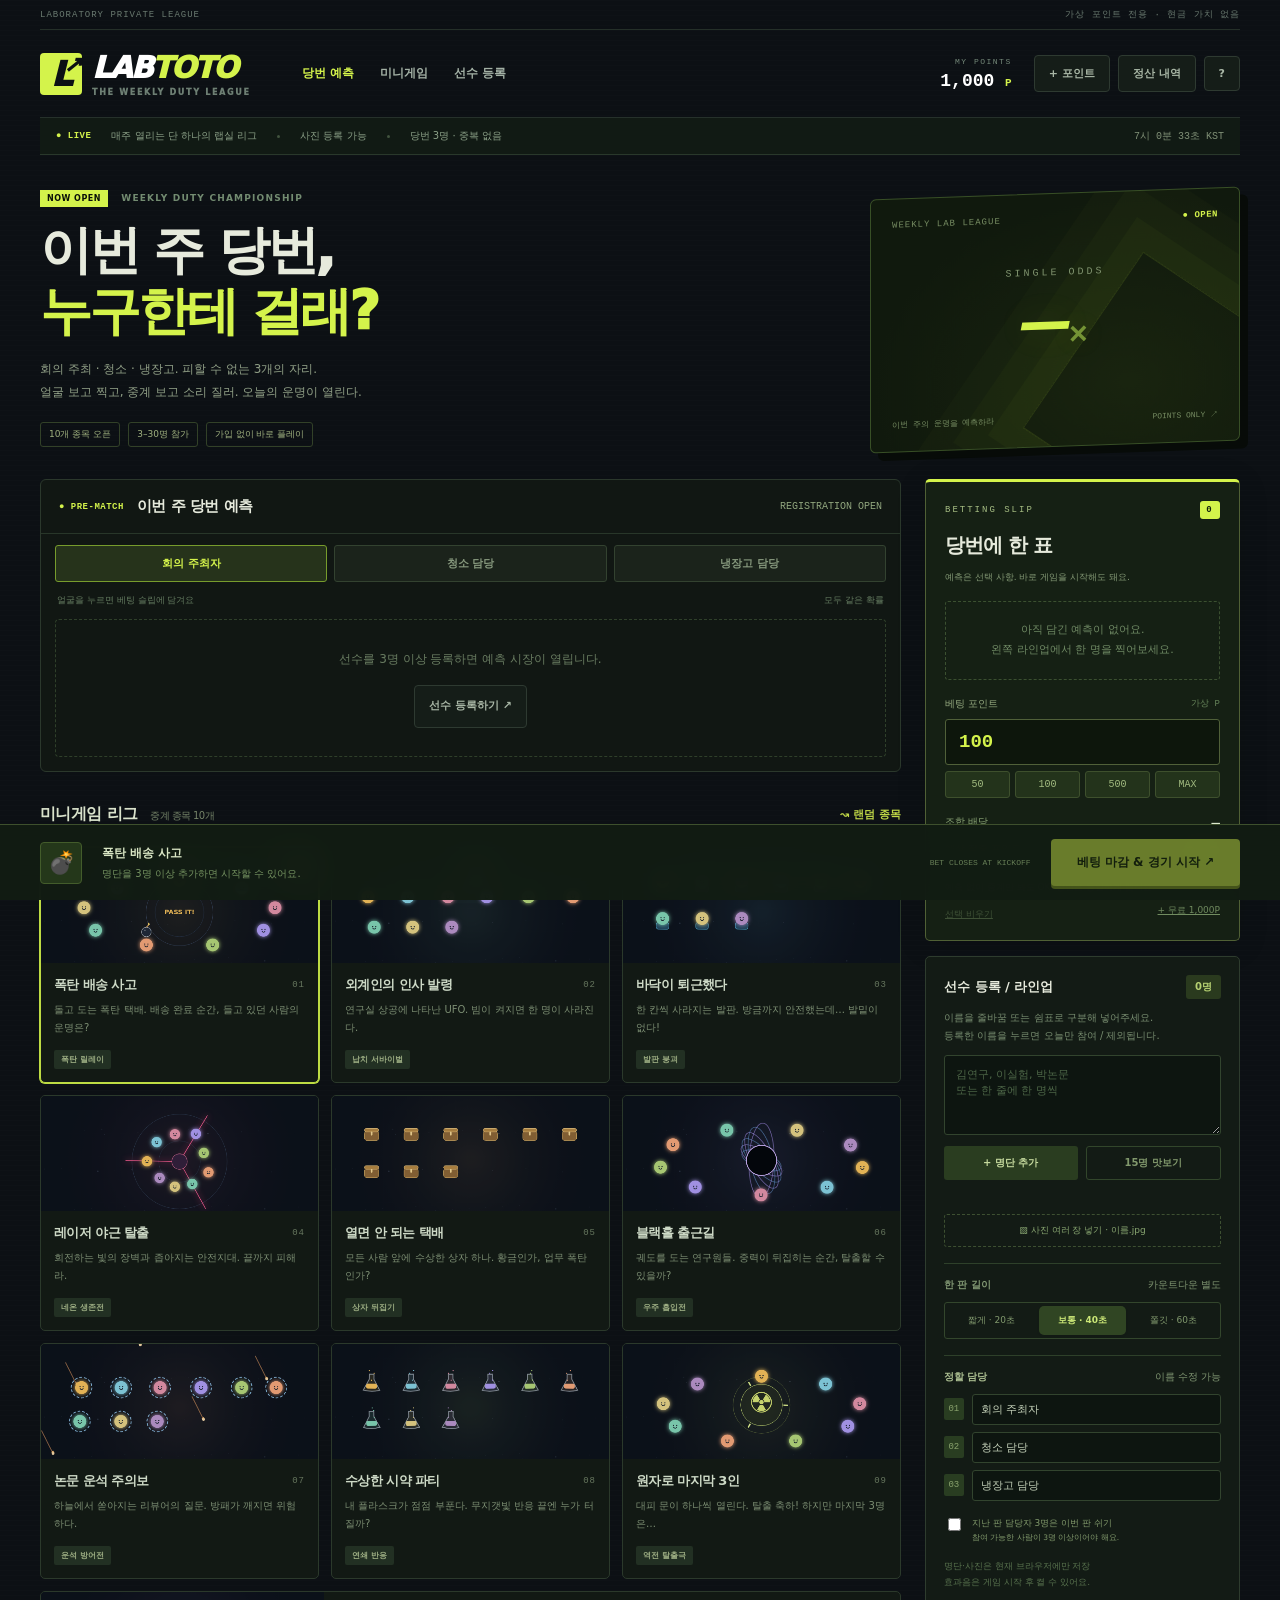
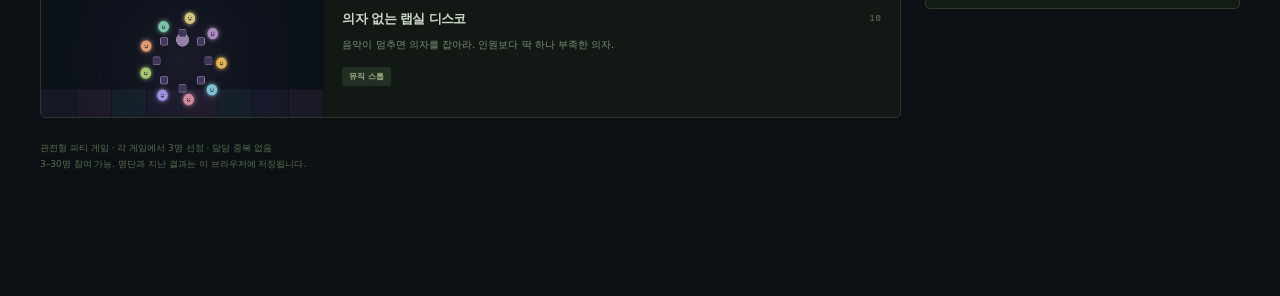
==== docs/index.html @ e250e527 "Build LAB TOTO mini-game league with virtual prediction points" ====
<!DOCTYPE html>
<html lang="ko">
<head>
<meta charset="UTF-8">
<meta name="viewport" content="width=device-width,initial-scale=1">
<meta name="theme-color" content="#0c1014">
<meta name="description" content="랩실 당번 리그. 10가지 미니게임, 얼굴 사진, 가상 포인트 예측으로 정하는 이번 주 담당자.">
<title>LAB TOTO — 이번 주 당번, 누구?</title>
<link rel="icon" href="data:image/svg+xml,%3Csvg xmlns='http://www.w3.org/2000/svg' viewBox='0 0 100 100'%3E%3Crect width='100' height='100' rx='24' fill='%23ff6148'/%3E%3Ctext x='50' y='70' text-anchor='middle' font-size='65'%3E✳%3C/text%3E%3C/svg%3E">
<style>
:root{--paper:#f5f3ec;--ink:#202321;--muted:#74776f;--line:#dddfd4;--orange:#f65c3c;--lime:#dcf379;--dark:#111620;--font:'Malgun Gothic','Apple SD Gothic Neo',system-ui,sans-serif}*{box-sizing:border-box}body{margin:0;background:var(--paper);color:var(--ink);font-family:var(--font);font-size:14px}button,input,textarea,select{font:inherit}button{cursor:pointer}button:disabled{cursor:not-allowed;opacity:.45}button,input,textarea,select{outline-offset:4px}button:focus-visible,a:focus-visible{outline:3px solid var(--orange)}button{color:inherit}button,a,input{-webkit-tap-highlight-color:transparent}button{touch-action:manipulation}.hidden,[hidden]{display:none!important}.wrap{max-width:1510px;margin:auto;padding:0 48px}.topbar{height:94px;display:flex;align-items:center;justify-content:space-between;border-bottom:1px solid var(--line);gap:15px}.brand{display:flex;align-items:center;gap:12px;font-weight:950;font-size:22px;letter-spacing:-1px}.brand-mark{background:var(--orange);color:#fff;width:40px;height:40px;display:grid;place-items:center;border-radius:12px;font-size:30px}.brand small{font-size:10px;letter-spacing:2px;display:block;color:var(--muted);margin-top:3px}.top-actions{display:flex;align-items:center;gap:8px}.plain{border:1px solid var(--line);background:transparent;padding:10px 14px;border-radius:9px;font-weight:700}.plain:hover{background:#eaece1}.online{display:flex;align-items:center;gap:7px;font-size:12px;margin-right:16px;color:#646c5a}.online i{width:7px;height:7px;background:#748d45;border-radius:50%}.hero{display:flex;justify-content:space-between;align-items:center;padding:44px 0 34px;gap:24px}.eyebrow{font-size:11px;letter-spacing:2px;font-weight:800;color:#73776c;margin:0 0 16px}.hero h1{font-size:clamp(34px,4.3vw,66px);letter-spacing:-3px;line-height:1.17;margin:0;font-weight:950}.hero h1 em{font-style:normal;color:var(--orange)}.hero p{color:var(--muted);line-height:1.8;margin:16px 0 0}.hero-art{width:285px;height:164px;position:relative;flex-shrink:0;overflow:hidden}.orbit{position:absolute;inset:22px 8px;border:1px solid #bac4b0;border-radius:50%;transform:rotate(-17deg)}.orbit.o2{inset:5px 48px;transform:rotate(30deg)}.planet{position:absolute;display:grid;place-items:center;font-weight:950;border:2px solid var(--ink);box-shadow:5px 5px 0 var(--ink);border-radius:50%}.p1{width:96px;height:96px;left:87px;top:27px;background:var(--orange);color:#fff;font-size:47px;transform:rotate(-12deg)}.p2{width:58px;height:58px;left:13px;top:70px;background:var(--lime);font-size:26px;transform:rotate(13deg)}.p3{width:65px;height:65px;right:12px;top:11px;background:#b5b5ef;font-size:28px}.art-label{position:absolute;bottom:3px;right:7px;font:10px monospace;letter-spacing:1px;background:var(--paper);padding:6px}.layout{display:grid;grid-template-columns:minmax(0,1fr) 305px;gap:32px;padding-bottom:115px}.section-head{display:flex;align-items:center;justify-content:space-between;margin:0 0 18px;gap:12px}.section-head h2{font-size:18px;letter-spacing:-.6px;margin:0}.section-head h2 span{color:var(--muted);font-size:12px;font-weight:500;margin-left:8px}.shuffle{border:0;background:none;color:var(--orange);font-weight:800;padding:7px 0}.games{display:grid;grid-template-columns:repeat(3,minmax(0,1fr));gap:15px}.game{position:relative;background:#fff;border:1px solid var(--line);padding:0;text-align:left;border-radius:14px;overflow:hidden;transition:transform .18s,box-shadow .18s,border-color .18s}.game:hover{transform:translateY(-4px);box-shadow:0 8px 18px #25332512}.game.selected{border:2px solid var(--orange);box-shadow:0 0 0 3px #f65c3c12}.game canvas{width:100%;height:125px;display:block;background:var(--dark)}.game-content{padding:15px 16px 16px}.game-title{display:flex;align-items:center;justify-content:space-between;gap:8px;font-size:16px;font-weight:900;letter-spacing:-.6px}.game-title .num{font:10px monospace;color:#969a91;letter-spacing:1px}.game-desc{font-size:11px;color:var(--muted);line-height:1.65;margin:7px 0 12px;min-height:36px}.tag{display:inline-block;font-size:10px;font-weight:800;padding:4px 7px;border-radius:4px;background:#f1f2eb;color:#69725f}.checkmark{display:none;position:absolute;top:10px;right:10px;border-radius:50%;width:24px;height:24px;background:var(--orange);color:white;text-align:center;line-height:24px;font-weight:900}.selected .checkmark{display:block}.roster{border:1px solid var(--line);border-radius:14px;padding:20px;background:#eeeee5;align-self:start;position:sticky;top:20px}.roster h2{margin:0;font-size:17px}.roster-head{display:flex;justify-content:space-between;align-items:center}.counter{font:800 12px var(--font);background:var(--ink);color:#fff;border-radius:30px;padding:5px 9px}.hint{color:var(--muted);font-size:11px;line-height:1.8;margin:10px 0}.roster textarea{resize:vertical;width:100%;min-height:80px;background:#fafaf6;border:1px solid #cdd1c4;border-radius:8px;padding:11px;line-height:1.5;font-size:12px}.add-row{display:flex;gap:8px;margin-top:8px}.add-row button{flex:1;border:0;border-radius:7px;background:var(--ink);color:white;padding:9px;font-size:12px;font-weight:800}.add-row .demo{background:transparent;color:#707967;border:1px solid #cdd1c4}.members{display:flex;flex-wrap:wrap;gap:6px;margin:15px 0;max-height:223px;overflow:auto}.member{display:flex;align-items:center;background:#fff;border:1px solid #cdd1c4;border-radius:6px;font-size:11px;overflow:hidden}.member.off{opacity:.48;background:transparent}.member .toggle{background:none;border:0;padding:7px 5px 7px 8px;max-width:170px;overflow:hidden;text-overflow:ellipsis;white-space:nowrap}.member .remove{background:none;border:0;color:#9b9e92;padding:7px 8px 7px 4px}.member .remove:hover{color:var(--orange)}.roster-divider{border-top:1px solid #d4d8c9;padding-top:14px;margin-top:16px}.row-label{display:flex;justify-content:space-between;align-items:center;font-size:12px;font-weight:800;margin-bottom:10px}.segments{display:flex;border:1px solid #cdd1c4;border-radius:7px;padding:3px;gap:4px}.segments button{flex:1;border:0;background:none;border-radius:5px;padding:8px 2px;font-size:11px}.segments button.active{background:#fff;font-weight:900;box-shadow:0 1px 3px #0001}.duty-field{display:flex;align-items:center;gap:8px;margin-top:7px}.duty-field span{background:#dedfce;border-radius:4px;width:22px;height:22px;display:grid;place-items:center;font:11px monospace}.duty-field input{width:100%;min-width:0;border:1px solid #cdd1c4;background:#fafaf6;padding:8px;border-radius:6px;font-size:12px}.toggle-label{display:flex;align-items:flex-start;gap:8px;font-size:11px;line-height:1.6;margin-top:15px;color:#686f60}.toggle-label input{accent-color:var(--orange);margin-top:2px}.roster-note{font-size:10px;line-height:1.7;color:#878d7e;margin:15px 0 0}.launchbar{position:fixed;bottom:0;left:0;right:0;background:#f5f3ecf2;backdrop-filter:blur(16px);border-top:1px solid var(--line);z-index:10}.launch-inner{display:flex;align-items:center;gap:20px;max-width:1510px;margin:auto;padding:17px 48px}.launch-icon{width:42px;height:42px;background:var(--dark);border-radius:10px;display:grid;place-items:center;font-size:22px;flex-shrink:0}.launch-text{flex:1;min-width:0}.launch-text strong{font-size:14px}.launch-text p{font-size:11px;color:var(--muted);margin:5px 0 0}.primary{border:0;border-radius:8px;background:var(--orange);color:#fff;font-weight:900;padding:15px 26px;box-shadow:0 4px 0 #d4452a;white-space:nowrap}.primary:hover{background:#e95133}.primary:active{transform:translateY(2px);box-shadow:0 2px 0 #d4452a}.key-hint{font:10px monospace;color:#858a7c}.toast{position:fixed;bottom:100px;left:50%;transform:translateX(-50%);z-index:110;background:#22291f;color:white;padding:12px 20px;border-radius:9px;box-shadow:0 8px 30px #0002;max-width:90vw;font-size:12px;text-align:center}.stage{position:fixed;inset:0;background:#0b101b;color:#f2f5fe;z-index:30;display:flex;flex-direction:column}.stage-top{display:flex;align-items:center;justify-content:space-between;padding:18px 28px;border-bottom:1px solid #ffffff12;gap:15px}.stage-brand{font-size:12px;font-weight:900;color:#a5adc2;letter-spacing:1px}.stage-title{font-weight:900;font-size:19px;margin-top:6px}.stage-buttons{display:flex;gap:7px}.stage .plain{border-color:#ffffff22;color:#bac1d3;font-size:12px;padding:9px 12px}.stage .plain:hover{background:#ffffff12}.arena-wrap{flex:1;min-height:0;position:relative;display:flex;align-items:center;justify-content:center;overflow:hidden}.arena-wrap canvas{display:block;width:100%;height:100%}.stage-banner{position:absolute;top:22px;left:50%;transform:translateX(-50%);text-align:center;pointer-events:none;width:90%}.round-label{font:11px monospace;color:#8998b5;letter-spacing:3px}.announcement{font-size:clamp(20px,3vw,36px);font-weight:950;letter-spacing:-1px;margin:9px 0;text-shadow:0 3px 20px #000}.stage-sub{color:#a4b0c6;font-size:12px}.countdown{position:absolute;inset:0;display:grid;place-items:center;background:#0b101b66;pointer-events:none}.countdown span{font-size:110px;font-weight:950;color:var(--lime);text-shadow:0 0 70px #dcf37988}.stage-bottom{padding:16px 28px;border-top:1px solid #ffffff12;background:#0c121d;display:flex;gap:18px;align-items:center}.assignments{display:flex;gap:10px;flex:1}.assignment{border:1px solid #ffffff1d;border-radius:9px;padding:10px 14px;flex:1;min-width:0;display:flex;align-items:center;gap:12px}.assignment .duty{font-size:10px;color:#9ca9c2;overflow:hidden;text-overflow:ellipsis;white-space:nowrap}.assignment strong{font-size:16px;display:block;margin-top:3px;overflow:hidden;text-overflow:ellipsis;white-space:nowrap}.assignment.picked{border-color:#f65c3c66;background:#f65c3c0d}.assignment .slot-icon{font-size:20px}.cheer{background:var(--lime);color:#263019;border:0;padding:14px 20px;border-radius:8px;font-weight:900;font-size:12px}.progress{height:3px;background:#192234}.progress i{display:block;height:100%;background:var(--lime);width:0}.stage.shaking .arena-wrap{animation:shake .35s}@keyframes shake{20%{transform:translate(-5px,2px)}40%{transform:translate(5px,-2px)}60%{transform:translate(-3px,3px)}80%{transform:translate(3px,-1px)}}.modal{position:fixed;inset:0;z-index:80;background:#09101bd9;backdrop-filter:blur(10px);display:flex;align-items:center;justify-content:center;padding:24px;overflow:auto}.modal-card{background:var(--paper);border-radius:20px;color:var(--ink);padding:34px;width:min(640px,100%);max-height:92vh;overflow:auto;box-shadow:0 30px 100px #0005}.modal-top{display:flex;align-items:center;justify-content:space-between}.modal-top h2{margin:0;font-size:24px;letter-spacing:-1px}.close{border:0;background:#e5e7dc;border-radius:50%;width:32px;height:32px;font-size:20px;flex-shrink:0}.result-eyebrow{font:11px monospace;letter-spacing:3px;color:#818877}.result-title{font-size:38px;font-weight:950;letter-spacing:-2px;margin:14px 0 10px}.result-meta{font-size:12px;color:#767f6c;margin-bottom:22px}.result-row{padding:18px 20px;background:white;border:1px solid var(--line);border-radius:12px;display:flex;align-items:center;justify-content:space-between;margin-bottom:10px;gap:12px}.result-row span{font-size:12px;color:#68725e}.result-row strong{font-size:22px;overflow-wrap:anywhere;max-width:65%;text-align:right}.result-row:first-child{border-color:#f65c3c77;background:#fff0e8}.result-actions{display:flex;flex-wrap:wrap;gap:9px;margin-top:22px}.result-actions>*{flex:1}.result-note{font-size:11px;color:#858b7c;line-height:1.7;margin:18px 0 0}.history-item{background:#fff;border:1px solid var(--line);border-radius:10px;padding:15px;margin-top:12px;font-size:12px;line-height:1.8}.history-item small{color:#818875}.history-item p{margin:6px 0 0;overflow-wrap:anywhere}.help-text{font-size:13px;line-height:1.9;color:#64705e}.help-text strong{color:#283123}.paused .countdown span{font-size:38px}.footnote{color:#8a907f;font-size:11px;line-height:1.8;margin-top:22px}body.playing{overflow:hidden}.last-game{grid-column:span 3;display:grid;grid-template-columns:32% 1fr}.last-game canvas{height:133px}.last-game .game-content{padding:20px 24px}.last-game .game-desc{min-height:auto;margin:8px 0 12px}
@media(min-width:1600px){.game canvas{height:142px}}@media(max-width:1120px){.wrap{padding:0 28px}.layout{gap:22px;grid-template-columns:minmax(0,1fr) 275px}.games{grid-template-columns:repeat(2,minmax(0,1fr))}.last-game{grid-column:auto;display:block}.last-game canvas{height:125px}.last-game .game-content{padding:15px 16px 16px}.last-game .game-desc{min-height:36px}.hero-art{width:245px}.launch-inner{padding:17px 28px}.hero h1{font-size:48px}}@media(max-width:760px){.wrap{padding:0 20px}.topbar{height:75px}.brand{font-size:18px}.brand small{font-size:8px}.brand-mark{width:34px;height:34px}.online{display:none}.top-actions .plain{font-size:11px;padding:8px 10px}.hero{padding:30px 0 25px}.hero h1{font-size:40px;letter-spacing:-2px}.hero p{font-size:12px}.hero-art{display:none}.layout{grid-template-columns:1fr;gap:24px;padding-bottom:125px}.roster{position:static;grid-row:1}.roster textarea{min-height:64px}.members{max-height:140px}.roster-divider{margin-top:12px;padding-top:12px}.games{gap:12px}.game canvas{height:118px}.game-content{padding:12px}.game-title{font-size:14px}.game-desc{font-size:10px;min-height:34px}.launch-inner{padding:14px 20px;gap:10px}.launch-icon,.key-hint{display:none}.launch-text strong{font-size:12px}.launch-text p{font-size:10px}.primary{padding:14px 18px;font-size:12px}.stage-top{padding:12px 15px}.stage-title{font-size:15px}.stage-buttons{gap:4px}.stage-buttons .plain{font-size:10px;padding:8px}.stage-brand{font-size:9px}.stage-bottom{padding:10px;gap:8px;flex-wrap:wrap}.assignments{width:100%;flex:auto;gap:5px}.assignment{padding:8px;gap:5px}.assignment .slot-icon{display:none}.assignment strong{font-size:13px}.assignment .duty{font-size:9px}.cheer{width:100%;padding:10px}.stage-banner{top:14px}.stage-sub{font-size:10px}.round-label{font-size:9px}.modal{padding:14px}.modal-card{padding:24px}.result-title{font-size:32px}.result-row{padding:15px}.result-row strong{font-size:18px}}@media(prefers-reduced-motion:reduce){*{scroll-behavior:auto!important}.game{transition:none}.stage.shaking .arena-wrap{animation:none}}
</style>
<style>
.member .photo-btn{border:0;background:none;padding:5px 0 5px 7px;width:28px;display:grid;place-items:center;color:#8c9581;font-size:14px}.member .photo-btn img{width:21px;height:21px;object-fit:cover;border-radius:50%}.photo-import{width:100%;border:1px dashed #b6bdab;border-radius:7px;background:transparent;color:#717e61;font-size:11px;padding:9px;margin-top:4px}.photo-import:hover{background:#e3e8d9}.photo-portrait{width:128px;height:128px;object-fit:cover;border-radius:50%;border:4px solid #fff;box-shadow:0 3px 20px #25332515;margin:24px auto 16px;display:block;background:#dce8c7}.photo-info{text-align:center;font-size:12px;color:#7c866d;line-height:1.8}.photo-buttons{display:flex;gap:10px;justify-content:center;margin-top:22px}.photo-buttons button{flex:1}.photo-placeholder{font-size:60px;display:grid;place-items:center;color:#828f6b}.member .toggle{padding-left:3px}.photo-preview-note{font-size:10px;color:#89947b;text-align:center;margin-top:18px}
</style>
<style>
:root{--paper:#0c1014;--ink:#e6eadc;--muted:#7f8b84;--line:#26312b;--orange:#d4f34b;--lime:#d4f34b;--dark:#080d11}html{scroll-behavior:smooth;scroll-padding-top:24px}body{background:#0c1014;color:#e6eadc;background-image:linear-gradient(#ffffff02 1px,transparent 1px);background-size:100% 5px}.wrap{max-width:1560px;padding:0 40px}.utility{height:30px;display:flex;justify-content:space-between;align-items:center;font:9px monospace;letter-spacing:1px;color:#69796f;border-bottom:1px solid #253029}.topbar{height:88px}.brand{color:#fff;text-decoration:none;font-size:30px;font-style:italic;letter-spacing:-1.8px;gap:10px}.brand small{font-style:normal;font-size:8px;letter-spacing:1.7px;color:#6d7f73}.brand-mark{width:42px;height:42px;border-radius:4px;background:#d4f34b;color:#0c1014;font-size:34px;font-style:italic;position:relative}.brand-mark span{position:absolute;right:2px;top:0;font-size:22px}.yellow{color:#d4f34b}.top-nav{display:flex;gap:26px;margin-left:36px;flex:1}.top-nav a{color:#a3b1a5;text-decoration:none;font-size:12px;font-weight:800}.top-nav a:first-child{color:#d4f34b}.top-nav a:hover{color:#fff}.wallet{margin-right:14px;min-width:90px;text-align:right}.wallet small{font:8px monospace;letter-spacing:1.5px;color:#748879;display:block;margin-bottom:5px}.wallet strong{font:800 18px monospace;color:#fff}.wallet strong span{font-size:11px;color:#d4f34b}.plain{border-radius:4px;border-color:#2e3a31;background:#151d18;color:#a9b7a6;font-size:11px}.plain:hover{background:#202b21;color:#d4f34b}.ticker{display:flex;align-items:center;gap:20px;background:#111a14;border-bottom:1px solid #29382b;height:37px;font-size:10px;color:#8ca188;padding:0 16px}.live-dot{font:900 9px monospace;letter-spacing:.5px;color:#d4f34b;white-space:nowrap}.ticker i{height:3px;width:3px;background:#41533e;border-radius:50%}.ticker time{margin-left:auto;color:#809077;font:10px monospace}.hero{padding:38px 0 32px;gap:35px}.eyebrow{color:#738c71;font-size:9px;letter-spacing:1.2px}.hero-live{color:#0a1108;background:#d4f34b;padding:4px 7px;margin-right:9px;font-size:8px;letter-spacing:.5px}.hero h1{font-size:clamp(35px,4.1vw,62px);font-weight:950;letter-spacing:-3px}.hero h1 em{color:#d4f34b}.hero p{color:#91a087;font-size:12px;line-height:1.9}.hero-pills{display:flex;gap:8px;margin-top:19px;flex-wrap:wrap}.hero-pills span{font-size:9px;padding:5px 8px;border:1px solid #324128;color:#a2b481;border-radius:3px}.hero-board{position:relative;overflow:hidden;width:370px;min-width:280px;align-self:stretch;border:1px solid #384f26;background:radial-gradient(ellipse at 70% 75%,#32421444,transparent 70%),#10190d;display:flex;flex-direction:column;justify-content:space-between;padding:21px;border-radius:6px;transform:skewY(-2deg);box-shadow:8px 8px 0 #070b08}.board-top,.board-bottom{display:flex;justify-content:space-between;font:9px monospace;letter-spacing:1px;color:#768c62;z-index:1;gap:15px}.board-bottom{font-size:8px;letter-spacing:0}.hero-odds{z-index:1;position:relative;margin:20px 0;text-align:center}.hero-odds small{font:10px monospace;letter-spacing:3px;color:#80946f;display:block}.hero-odds strong{display:block;font:italic 900 78px monospace;color:#d4f34b;text-shadow:0 0 35px #d4f34b20;line-height:1.2}.hero-odds strong span{font-size:32px;color:#749335}.board-lines{position:absolute;width:210px;height:210px;right:-35px;bottom:-60px;border:1px solid #8bac2f30;transform:rotate(35deg);box-shadow:0 0 0 25px #8bac2f0b,0 0 0 50px #8bac2f09,0 0 0 75px #8bac2f07}.layout{grid-template-columns:minmax(0,1fr) 315px;gap:24px}.side-column{min-width:0;align-self:start;position:sticky;top:16px}.market{background:#111713;border:1px solid #2b382c;border-radius:6px;margin-bottom:28px;overflow:hidden;scroll-margin-top:15px}.panel-heading{padding:17px 18px;display:flex;align-items:center;justify-content:space-between;border-bottom:1px solid #283629}.panel-heading>div{display:flex;gap:13px;align-items:center}.panel-heading h2{font-size:15px;margin:0;letter-spacing:-.5px}.market-count{font:10px monospace;color:#91a67e}.market-tabs{display:flex;padding:11px 14px 0;gap:7px}.market-tabs button{flex:1;background:#1b231b;border:1px solid #334230;border-radius:3px;padding:10px 4px;color:#86987d;font-size:11px;font-weight:800;overflow:hidden;text-overflow:ellipsis;white-space:nowrap}.market-tabs button.active{color:#d4f34b;background:#26331b;border-color:#779c2c}.market-tabs button.has-pick:after{content:' ●';font-size:8px;color:#d4f34b}.market-note{padding:12px 16px;display:flex;justify-content:space-between;font-size:9px;color:#637a5f;gap:10px}.odds-grid{display:grid;grid-template-columns:repeat(5,minmax(0,1fr));gap:7px;padding:0 14px 14px}.odds-empty{grid-column:1/-1;text-align:center;padding:28px 15px;font-size:12px;color:#697c61;line-height:1.9;border:1px dashed #2f402a;border-radius:4px}.odds-player{display:flex;flex-direction:column;align-items:center;gap:7px;padding:12px 5px 9px;background:#18211a;border:1px solid #2d3c2f;border-radius:4px;min-width:0;position:relative;transition:border-color .15s,background .15s}.odds-player:hover{border-color:#718841;background:#26321e}.odds-player.picked{background:#2a391b;border-color:#bddb43;box-shadow:inset 0 0 0 1px #bddb43}.odds-face{width:39px;height:39px;border-radius:50%;object-fit:cover;border:2px solid #718653;background:#313f29;display:grid;place-items:center;color:#d4f34b;font-size:24px}.odds-name{font-size:10px;font-weight:800;max-width:100%;overflow:hidden;text-overflow:ellipsis;white-space:nowrap}.odds-number{font:800 14px monospace;color:#d4f34b;letter-spacing:-.3px}.odds-number small{font-size:8px;color:#7d936b;font-weight:400;margin-right:4px}.odds-check{position:absolute;top:5px;right:6px;font-size:9px;color:#d4f34b}.section-head h2{color:#d9e2cb;font-size:16px}.section-head h2 span{font-size:10px;color:#758469}.shuffle{font-size:11px;color:#c1d947}.games{gap:12px}.game{background:#121914;border:1px solid #2b392b;border-radius:5px;color:#cdd9c6}.game canvas{height:115px;opacity:.88}.game-content{padding:13px}.game.selected{border:1px solid #bddb43;box-shadow:0 0 0 1px #bddb43}.game:hover{box-shadow:0 8px 20px #0005}.game-title{font-size:13px}.game-title .num{color:#66765e;font-size:9px}.game-desc{font-size:10px;color:#7c8e73;line-height:1.8}.tag{background:#223023;color:#9eaf84;border-radius:2px;font-size:8px}.checkmark{background:#d4f34b;color:#15210e;width:21px;height:21px;font-size:11px;line-height:21px;border-radius:3px}.last-game{grid-template-columns:33% 1fr}.last-game canvas{height:125px}.last-game .game-content{padding:18px}.bet-slip{background:#152014;border:1px solid #506035;border-top:3px solid #d4f34b;padding:19px;border-radius:5px;margin-bottom:15px;box-shadow:0 5px 30px #0002}.slip-heading{display:flex;justify-content:space-between;align-items:center;font:9px monospace;letter-spacing:2px;color:#a6bd83}.slip-count{background:#d4f34b;color:#12220c;border-radius:3px;min-width:20px;text-align:center;padding:4px;font-weight:900}.bet-slip h2{font-size:20px;letter-spacing:-1px;margin:13px 0 7px}.bet-slip .hint{font-size:9px;color:#859a76}.slip-empty{padding:18px 10px;text-align:center;font-size:11px;color:#6f8964;line-height:1.9;border:1px dashed #3b5030;margin:15px 0;border-radius:3px}.slip-pick{display:flex;align-items:center;gap:10px;padding:12px 0;border-bottom:1px solid #31412b}.slip-pick img{width:33px;height:33px;object-fit:cover;border-radius:50%}.slip-pick .mini-face{width:33px;height:33px;border-radius:50%;background:#334a27;display:grid;place-items:center;font-size:19px;color:#c3df56}.slip-pick div{flex:1;min-width:0}.slip-pick small{font-size:9px;color:#7e9a6a;display:block;margin-bottom:4px}.slip-pick strong{font-size:12px;display:block;overflow-wrap:anywhere}.slip-pick button{background:none;border:0;color:#8aa770;font-size:18px}.stake-label{display:flex;justify-content:space-between;margin:17px 0 8px;font-size:10px;color:#96aa80}.stake-label span{font:9px monospace;color:#66845a}#stake{display:block;width:100%;padding:11px 13px;border:1px solid #506039;border-radius:3px;background:#0d160c;color:#d4f34b;font:800 19px monospace}.stake-chips{display:flex;gap:5px;margin-top:6px}.stake-chips button{flex:1;padding:7px 4px;border:1px solid #3e502d;border-radius:3px;background:#23331b;color:#a2bb80;font:10px monospace}.stake-chips button:hover{background:#405129;color:#d4f34b}.slip-totals{margin-top:17px}.slip-totals div{display:flex;justify-content:space-between;margin:11px 0;font-size:10px;color:#8aa475;gap:10px}.slip-totals strong{font:800 14px monospace;color:#dce8cf}.slip-totals strong.yellow{font-size:20px;color:#d4f34b}.slip-hint{font-size:9px;line-height:1.7;color:#759363;margin:15px 0 8px}.clear-slip{border:0;background:none;color:#718c60;font-size:9px;padding:0;text-decoration:underline}.roster{position:static;border-color:#2e3c2e;background:#131b15;border-radius:5px;padding:18px}.roster h2{font-size:13px}.counter{color:#b6d172;background:#2a3a1e;border-radius:3px;font-size:10px}.hint{color:#798e71;font-size:10px}.roster textarea,.duty-field input{background:#0d1510;border-color:#32442e;color:#c5d2ba;border-radius:3px;font-size:11px}.roster textarea::placeholder{color:#4d6647}.add-row button{background:#2a3d20;color:#c6da9e;border-radius:3px;font-size:10px}.add-row .demo{color:#81986c;border-color:#32462b}.members{max-height:190px}.member{background:#1c2a1c;border-color:#374831;border-radius:3px;color:#bdcfa9;font-size:9px}.member .toggle{max-width:155px;font-size:9px}.member .remove{color:#657e56}.member .photo-btn{color:#87a36e;font-size:12px}.member .photo-btn img{border:1px solid #92a66a}.photo-import{border-color:#3d5031;color:#8ba973;font-size:9px;border-radius:3px}.photo-import:hover{background:#20321b}.roster-divider{border-color:#2e402a}.row-label{font-size:10px;color:#acbf91}.row-label span{color:#819773!important}.segments{border-color:#33462c;border-radius:3px}.segments button{color:#839b6f;font-size:9px}.segments button.active{background:#304523;color:#cde978}.duty-field span{background:#293d21;color:#8ba46e;border-radius:2px;font-size:9px}.toggle-label{font-size:9px;color:#829a6c}.toggle-label input{accent-color:#d4f34b}.roster-note,.footnote{color:#58724e;font-size:9px}.launchbar{background:#121c13f7;border-color:#3e502d}.launch-inner{padding:14px 40px}.launch-icon{border-radius:4px;background:#24371a;border:1px solid #435c2b}.launch-text strong{color:#d9e6c4;font-size:12px}.launch-text p{font-size:10px;color:#769462}.primary{background:#d4f34b;color:#142006;border-radius:4px;box-shadow:0 3px 0 #829724;font-size:12px}.primary:hover{background:#e4ff68}.primary:active{box-shadow:0 1px 0 #829724}.key-hint{font-size:8px;color:#677f56}.toast{background:#2d421f;color:#e6f4d1;border:1px solid #89a246;border-radius:4px}.modal-card{background:#141e16;border:1px solid #455b34;border-radius:8px;color:#e1ebd7}.close{background:#2d4024;color:#b9d494}.modal-top h2{color:#d9e8c7}.help-text{color:#96ad82}.help-text strong{color:#d4f34b}.result-eyebrow{color:#8cae62}.result-title{color:#d4f34b}.result-meta{color:#7f9d6a}.result-row{background:#1b2a1a;border-color:#3b4f2f;border-radius:4px}.result-row:first-child{background:#263a1b;border-color:#9dbc45}.result-row span{color:#94ac7b}.result-row strong{color:#dceec6}.result-note{color:#789667;font-size:10px}.history-item{background:#1b2b1b;border-color:#3a4b30;color:#bbd09e}.history-item small{color:#749262}.photo-portrait{border-color:#4a6734;background:#253f1c}.photo-placeholder{color:#9ec46e}.photo-info,.photo-preview-note{color:#88a174}.bet-outcome{border:1px solid #415635;background:#1b2b16;padding:17px;border-radius:4px;margin-top:17px}.bet-outcome.won{background:#2e4318;border-color:#c0dc48}.bet-outcome small{display:block;color:#829d6c;font:9px monospace;letter-spacing:2px}.bet-outcome strong{display:block;font-size:22px;color:#d4f34b;margin:8px 0}.bet-outcome p{color:#88a477;font-size:11px;margin:0;line-height:1.8}.stage-brand{color:#a7c473}.stage .plain{color:#a6bd8b}.progress i{background:#d4f34b}
@media(max-width:1120px){.wrap{padding:0 25px}.top-nav{gap:14px;margin-left:10px}.top-nav a{font-size:10px}.brand{font-size:26px}.layout{grid-template-columns:minmax(0,1fr) 295px;gap:18px}.hero-board{width:300px;min-width:260px}.hero h1{font-size:48px}.odds-grid{grid-template-columns:repeat(4,minmax(0,1fr))}.games{grid-template-columns:repeat(2,minmax(0,1fr))}.last-game{display:block;grid-column:auto}.last-game canvas{height:115px}.last-game .game-content{padding:13px}.launch-inner{padding:14px 25px}.wallet{margin-right:2px}.top-actions{gap:5px}.top-actions .plain{padding:9px 10px}}
@media(max-width:760px){.wrap{padding:0 15px}.utility{height:27px;font-size:7px;letter-spacing:.4px}.topbar{height:76px;gap:10px}.brand{font-size:23px;gap:7px}.brand small{font-size:6px;letter-spacing:1px}.brand-mark{width:30px;height:34px;font-size:27px}.brand-mark span{font-size:17px}.top-nav{display:none}.top-actions{gap:4px}.wallet{min-width:65px;margin:0}.wallet small{font-size:7px;letter-spacing:.4px}.wallet strong{font-size:13px}.top-actions .plain{padding:7px;font-size:9px}#refillPoints{display:none}.ticker{height:32px;padding:0 9px;gap:12px;font-size:8px;overflow:hidden;white-space:nowrap}.ticker time,.ticker i,.ticker span:nth-of-type(n+3){display:none}.hero{padding:27px 0;gap:15px}.hero h1{font-size:38px;letter-spacing:-2px}.hero p{font-size:10px}.eyebrow{font-size:7px;letter-spacing:.5px}.hero-live{font-size:7px;margin-right:5px}.hero-pills{gap:5px;margin-top:13px}.hero-pills span{font-size:8px;padding:4px 5px}.hero-board{display:none}.layout{display:flex;flex-direction:column;gap:18px;padding-bottom:112px}.side-column{position:static;display:flex;flex-direction:column;gap:15px}.bet-slip{margin:0}.roster{margin:0}.market{margin-bottom:23px}.panel-heading{padding:14px 12px}.panel-heading>div{gap:8px}.panel-heading h2{font-size:13px}.market-count{font-size:8px}.live-dot{font-size:8px}.market-tabs{padding:10px 10px 0;gap:5px}.market-tabs button{font-size:9px;padding:9px 3px}.market-note{font-size:8px;padding:10px}.odds-grid{grid-template-columns:repeat(4,minmax(0,1fr));gap:5px;padding:0 10px 10px}.odds-player{padding:10px 3px 8px;gap:6px}.odds-face{width:34px;height:34px;font-size:21px}.odds-name{font-size:9px}.odds-number{font-size:12px}.odds-number small{font-size:7px}.game canvas{height:105px}.game-content{padding:10px}.game-title{font-size:11px}.game-desc{font-size:9px;min-height:48px}.tag{font-size:7px}.section-head h2{font-size:14px}.section-head h2 span{font-size:9px}.shuffle{font-size:9px}.launch-inner{padding:13px 15px;gap:8px}.launch-text strong{font-size:10px}.launch-text p{font-size:8px}.primary{padding:13px 12px;font-size:10px}.launch-text{max-width:50%}.stage-buttons .plain{color:#a8bd91}.stage-title{font-size:13px}.stage-brand{font-size:8px}.bet-slip h2{font-size:19px}.result-title{font-size:27px}.result-row strong{font-size:17px}.result-actions{gap:6px}.result-actions .plain{font-size:10px}.result-actions .primary{font-size:10px}.photo-buttons .primary{font-size:12px}.photo-buttons .plain{font-size:12px}}
@media(prefers-reduced-motion:reduce){html{scroll-behavior:auto}}
</style>
</head>
<body>
<div class="wrap" id="home">
  <div class="utility"><span>LABORATORY PRIVATE LEAGUE</span><span>가상 포인트 전용 · 현금 가치 없음</span></div>
  <header class="topbar"><a class="brand" href="#"><span class="brand-mark">L<span>↗</span></span><div>LAB<span class="yellow">TOTO</span><small>THE WEEKLY DUTY LEAGUE</small></div></a><nav class="top-nav"><a href="#market">당번 예측</a><a href="#gameList">미니게임</a><a href="#lineup">선수 등록</a></nav><div class="top-actions"><div class="wallet"><small>MY POINTS</small><strong id="walletBalance">1,000 <span>P</span></strong></div><button class="plain" id="refillPoints" title="무료 가상 포인트 1,000P 추가">+ 포인트</button><button class="plain" id="historyBtn">정산 내역</button><button class="plain" id="helpBtn" aria-label="사용 안내">?</button></div></header>
  <div class="ticker"><span class="live-dot">● LIVE</span><span>매주 열리는 단 하나의 랩실 리그</span><i></i><span>사진 등록 가능</span><i></i><span>당번 3명 · 중복 없음</span><time id="localClock"></time></div>
  <section class="hero"><div><div class="eyebrow"><span class="hero-live">NOW OPEN</span> WEEKLY DUTY CHAMPIONSHIP</div><h1>이번 주 당번,<br><em>누구한테 걸래?</em></h1><p>회의 주최 · 청소 · 냉장고. 피할 수 없는 3개의 자리.<br>얼굴 보고 찍고, 중계 보고 소리 질러. 오늘의 운명이 열린다.</p><div class="hero-pills"><span>10개 종목 오픈</span><span>3–30명 참가</span><span>가입 없이 바로 플레이</span></div></div><div class="hero-board"><div class="board-top"><span>WEEKLY LAB LEAGUE</span><span class="live-dot">● OPEN</span></div><div class="hero-odds"><small>SINGLE ODDS</small><strong id="heroOdds">—<span>×</span></strong></div><div class="board-bottom"><span>이번 주의 운명을 예측하라</span><span>POINTS ONLY ↗</span></div><div class="board-lines" aria-hidden="true"></div></div></section>
  <main class="layout"><section><section class="market" id="market"><div class="panel-heading"><div><span class="live-dot">● PRE-MATCH</span><h2>이번 주 당번 예측</h2></div><span class="market-count" id="marketCount">등록 대기</span></div><div class="market-tabs" id="marketTabs"></div><div class="market-note"><span>얼굴을 누르면 베팅 슬립에 담겨요</span><span id="probabilityNote">모두 같은 확률</span></div><div class="odds-grid" id="oddsGrid"></div></section><div class="section-head" id="gameList"><h2>미니게임 리그 <span>중계 종목 10개</span></h2><button class="shuffle" id="randomGame">↝ 랜덤 종목</button></div><div class="games" id="games"></div><p class="footnote">관전형 파티 게임 · 각 게임에서 3명 선정 · 담당 중복 없음<br>3–30명 참여 가능. 명단과 지난 결과는 이 브라우저에 저장됩니다.</p></section>
  <aside class="side-column"><section class="bet-slip"><div class="slip-heading"><span>BETTING SLIP</span><span class="slip-count" id="slipCount">0</span></div><h2>당번에 한 표</h2><p class="hint">예측은 선택 사항. 바로 게임을 시작해도 돼요.</p><div id="slipPicks"></div><div class="stake-label"><label for="stake">베팅 포인트</label><span>가상 P</span></div><input type="number" id="stake" value="100" min="10" max="100000" step="10" inputmode="numeric"><div class="stake-chips"><button data-stake="50">50</button><button data-stake="100">100</button><button data-stake="500">500</button><button id="maxStake">MAX</button></div><div class="slip-totals"><div><span>조합 배당</span><strong id="slipOdds">—</strong></div><div><span>예상 적중 포인트</span><strong class="yellow" id="slipReturn">0 P</strong></div></div><p id="slipHint" class="slip-hint">왼쪽에서 예측할 사람을 골라주세요.</p><button class="clear-slip" id="clearSlip">선택 비우기</button></section><section class="roster" id="lineup"><div class="roster-head"><h2>선수 등록 / 라인업</h2><span class="counter" id="memberCount">0명</span></div><p class="hint">이름을 줄바꿈 또는 쉼표로 구분해 넣어주세요.<br>등록한 이름을 누르면 오늘만 참여 / 제외됩니다.</p><label class="hidden" for="names">참가자 이름</label><textarea id="names" placeholder="김연구, 이실험, 박논문&#10;또는 한 줄에 한 명씩" maxlength="4000"></textarea><div class="add-row"><button id="addMembers">+ 명단 추가</button><button class="demo" id="demoMembers">15명 맛보기</button></div><div class="members" id="members"></div><div class="roster-divider"><div class="row-label"><span>한 판 길이</span><span style="font-weight:400;color:#7c8572">카운트다운 별도</span></div><div class="segments" id="durationSegments"><button data-duration="20">짧게 · 20초</button><button data-duration="40" class="active">보통 · 40초</button><button data-duration="60">쫄깃 · 60초</button></div></div><div class="roster-divider"><div class="row-label">정할 담당 <span style="font-weight:400;color:#7c8572">이름 수정 가능</span></div><div class="duty-field"><span>01</span><input id="duty0" value="회의 주최자" aria-label="첫 번째 담당" maxlength="24"></div><div class="duty-field"><span>02</span><input id="duty1" value="청소 담당" aria-label="두 번째 담당" maxlength="24"></div><div class="duty-field"><span>03</span><input id="duty2" value="냉장고 담당" aria-label="세 번째 담당" maxlength="24"></div><label class="toggle-label"><input type="checkbox" id="excludePrevious"><span>지난 판 담당자 3명은 이번 판 쉬기<br><small>참여 가능한 사람이 3명 이상이어야 해요.</small></span></label></div><p class="roster-note" id="storageNote">명단·사진은 현재 브라우저에만 저장<br>효과음은 게임 시작 후 켤 수 있어요.</p></section></aside></main>
</div>
<div class="launchbar" id="launchbar"><div class="launch-inner"><div class="launch-icon" id="launchIcon">💣</div><div class="launch-text"><strong id="selectedTitle">폭탄 배송 사고</strong><p id="launchHint">명단을 3명 이상 추가하면 시작할 수 있어요.</p></div><span class="key-hint">BET CLOSES AT KICKOFF</span><button class="primary" id="startBtn" disabled>베팅 마감 & 경기 시작 ↗</button></div></div>
<section class="stage hidden" id="stage" aria-label="게임 화면"><header class="stage-top"><div><div class="stage-brand">LAB TOTO / LIVE MATCH</div><div class="stage-title" id="stageTitle"></div></div><div class="stage-buttons"><button class="plain" id="soundBtn" aria-pressed="false">소리 켜기</button><button class="plain" id="pauseBtn">Ⅱ 멈춤</button><button class="plain" id="fullscreenBtn">⛶ 전체화면</button><button class="plain" id="exitBtn">나가기</button></div></header><div class="progress"><i id="progress"></i></div><div class="arena-wrap"><canvas id="arena" aria-label="참가자들의 게임 진행 애니메이션"></canvas><div class="stage-banner"><div class="round-label" id="roundLabel">ROUND 01 / 03</div><div class="announcement" id="announcement" aria-live="polite"></div><div class="stage-sub" id="stageSub"></div></div><div class="countdown hidden" id="countdown"><span>3</span></div></div><footer class="stage-bottom"><div class="assignments" id="assignments"></div><button class="cheer" id="cheerBtn">✳ 응원 폭발! <span style="opacity:.6">SPACE</span></button></footer></section>
<div class="modal hidden" id="resultModal" role="dialog" aria-modal="true" aria-labelledby="resultHeading"><div class="modal-card"><div class="result-eyebrow">MATCH SETTLED / OFFICIAL RESULT</div><h2 class="result-title" id="resultHeading">경기 종료. 당번 확정.</h2><p class="result-meta" id="resultMeta"></p><div id="resultRows"></div><div id="betResult"></div><div class="result-actions"><button class="plain" id="copyResult">결과 복사</button><button class="plain" id="backHome">게임 고르기</button><button class="primary" id="againBtn">한 번 더 ↗</button></div><p class="result-note">담당자는 한 판에서 중복되지 않아요. 다음 판에서 제외하려면<br>명단 설정의 ‘지난 판 담당자 3명은 이번 판 쉬기’를 켜주세요.</p></div></div>
<div class="modal hidden" id="historyModal" role="dialog" aria-modal="true" aria-labelledby="historyHeading"><div class="modal-card"><div class="modal-top"><h2 id="historyHeading">경기 결과 / 정산 내역</h2><button class="close" data-close="historyModal" aria-label="닫기">×</button></div><p class="hint">이 브라우저에서 완료한 최근 30판을 기억해요.</p><div id="historyList"></div></div></div>
<div class="modal hidden" id="helpModal" role="dialog" aria-modal="true" aria-labelledby="helpHeading"><div class="modal-card"><div class="modal-top"><h2 id="helpHeading">LAB TOTO 이용 가이드</h2><button class="close" data-close="helpModal" aria-label="닫기">×</button></div><div class="help-text"><p><strong>1.</strong> 명단을 붙여넣고 ‘명단 추가’를 누르세요. 3–30명이 함께할 수 있어요. 결석자는 이름을 눌러 이번 판만 제외하세요.</p><p><strong>2.</strong> 게임과 한 판 길이를 고르세요. 회의·청소·냉장고 담당 이름도 자유롭게 바꿀 수 있어요.</p><p><strong>3.</strong> 화면을 크게 띄우고 함께 관전하세요. 10개 모두 자동으로 진행되고, 한 판에서 서로 다른 3명을 정해요.</p><p><strong>공정한 운명.</strong> 시작할 때 모든 참여자에게 같은 확률로 서로 다른 담당을 배정합니다. 각 게임은 그 운명을 각자의 방식으로 공개해요. ‘응원 폭발’은 화면과 소리만 바꿔요.</p><p><strong>가상 포인트 예측.</strong> 라인업에서 최대 세 담당을 예측하세요. 조합의 모든 예측을 맞히면 표시된 배당으로 포인트를 정산해요. 1,000P는 무료로 추가할 수 있으며 포인트에는 현금 가치가 없어요. 베팅은 선택 사항이며 당번 선정 확률에 영향을 주지 않아요. 취소한 경기는 베팅 포인트를 돌려줘요.</p><p><strong>잠깐 쉬기.</strong> P로 멈춤 / 재개, Space로 응원. 다른 탭으로 이동하면 자동으로 멈춰요. 나가기 하면 진행 중인 판은 취소되고 저장되지 않아요.</p><p><strong>개인정보.</strong> 입력한 명단과 결과는 현재 브라우저에만 보관돼요. 브라우저 데이터를 삭제하거나 다른 브라우저에서 열면 별도로 입력해야 해요.</p></div></div></div>
<div class="modal hidden" id="photoModal" role="dialog" aria-modal="true" aria-labelledby="photoHeading"><div class="modal-card" style="max-width:420px"><div class="modal-top"><h2 id="photoHeading">얼굴 등록</h2><button class="close" data-close="photoModal" aria-label="닫기">×</button></div><div id="photoPreview"></div><p class="photo-info">얼굴이 중앙에 있는 사진이 가장 잘 보여요.<br>게임 속 캐릭터 자리에 이 얼굴이 등장합니다.</p><div class="photo-buttons"><button class="plain" id="removePhoto">사진 지우기</button><button class="primary" id="choosePhoto">사진 선택 ↗</button></div><p class="photo-preview-note">사진은 현재 브라우저에만 저장됩니다.</p></div></div>
<input type="file" id="photoFile" accept="image/*" hidden><input type="file" id="bulkPhotos" accept="image/*" multiple hidden>
<div class="toast hidden" id="toast" role="status"></div>
<script>
'use strict';
const $=id=>document.getElementById(id), TAU=Math.PI*2;
const GAMES=[
 {id:'bomb',icon:'💣',title:'폭탄 배송 사고',desc:'돌고 도는 폭탄 택배. 배송 완료 순간, 들고 있던 사람의 운명은?',tag:'폭탄 릴레이',color:'#ffc85f',verb:'배송 완료! 수취인 확정',rule:'폭탄이 터질 때 들고 있는 사람이 담당!',lines:['택배 왔습니다. 반품은 안 됩니다.','퓨즈가 짧아졌다… 빨리 넘겨!','이 배송, 심상치 않은데?']},
 {id:'ufo',icon:'🛸',title:'외계인의 인사 발령',desc:'연구실 상공에 나타난 UFO. 빔이 켜지면 한 명이 사라진다.',tag:'납치 서바이벌',color:'#a5f3c7',verb:'우주 인사팀이 선택했습니다',rule:'트랙터 빔에 끌려 올라가면 담당!',lines:['외계 인사팀, 이력서 검토 중.','빔 충전 중… 누구를 데려갈까?','잠깐, 저 이름표를 스캔했어!']},
 {id:'tiles',icon:'🧊',title:'바닥이 퇴근했다',desc:'한 칸씩 사라지는 발판. 방금까지 안전했는데… 발밑이 없다!',tag:'발판 붕괴',color:'#81d8ff',verb:'발판이 먼저 퇴근했습니다',rule:'무너지는 발판과 함께 떨어지면 담당!',lines:['안전 점검 결과: 대충 괜찮음.','금이 간 발판을 조심해!','아니, 방금 바닥이 있었잖아?']},
 {id:'laser',icon:'⚡',title:'레이저 야근 탈출',desc:'회전하는 빛의 장벽과 좁아지는 안전지대. 끝까지 피해라.',tag:'네온 생존전',color:'#ff78af',verb:'레이저가 출석을 확인했습니다',rule:'레이저 경보에 걸린 사람이 담당!',lines:['보안 시스템이 야근자를 찾습니다.','레이저 속도 증가! 빈틈을 찾아!','안전지대가 좁아지고 있어!']},
 {id:'chests',icon:'🗝️',title:'열면 안 되는 택배',desc:'모든 사람 앞에 수상한 상자 하나. 황금인가, 업무 폭탄인가?',tag:'상자 뒤집기',color:'#f9b96e',verb:'축하합니다! 업무가 도착했어요',rule:'세 개의 저주 상자를 연 사람이 담당!',lines:['보낸 사람: 지도교수님?','황금 상자인 척하는 업무 상자.','이 택배… 열어도 되는 거 맞아?']},
 {id:'gravity',icon:'🌀',title:'블랙홀 출근길',desc:'궤도를 도는 연구원들. 중력이 뒤집히는 순간, 탈출할 수 있을까?',tag:'우주 흡입전',color:'#b4a1ff',verb:'중력이 업무를 배정했습니다',rule:'블랙홀에 빨려 들어간 사람이 담당!',lines:['사건의 지평선에 가까워지고 있어.','중력이 갑자기 뒤집혔다!','우주에도 출근은 존재했다.']},
 {id:'meteor',icon:'☄️',title:'논문 운석 주의보',desc:'하늘에서 쏟아지는 리뷰어의 질문. 방패가 깨지면 위험하다.',tag:'운석 방어전',color:'#ffa580',verb:'리뷰어의 질문에 직격당했습니다',rule:'마지막 방패가 깨진 사람이 담당!',lines:['Reviewer #2가 입장했습니다.','추가 실험 요청이 쏟아진다!','방패 재충전! 아직 버틸 수 있어!']},
 {id:'potion',icon:'🧪',title:'수상한 시약 파티',desc:'내 플라스크가 점점 부푼다. 무지갯빛 반응 끝엔 누가 터질까?',tag:'연쇄 반응',color:'#c8ef84',verb:'실험 결과: 당번 반응 양성',rule:'과열되어 터진 플라스크의 주인이 담당!',lines:['실험 노트에 이 색은 없었는데?','반응 속도 급상승! 냉각수 어디야?','냄새가… 업무의 냄새인데?']},
 {id:'reactor',icon:'☢️',title:'원자로 마지막 3인',desc:'대피 문이 하나씩 열린다. 탈출 축하! 하지만 마지막 3명은…',tag:'역전 탈출극',color:'#dfec7a',verb:'마지막까지 남은 당신, 당직입니다',rule:'대피하지 못한 마지막 세 사람이 담당!',lines:['원자로 온도가 올라갑니다.','대피 문 개방! 탈출 성공!','남은 문이 점점 줄어들고 있어.']},
 {id:'disco',icon:'🪩',title:'의자 없는 랩실 디스코',desc:'음악이 멈추면 의자를 잡아라. 인원보다 딱 하나 부족한 의자.',tag:'뮤직 스톱',color:'#e2a6ff',verb:'의자는 없고, 업무는 있습니다',rule:'음악이 멈췄을 때 의자가 없는 사람이 담당!',lines:['춤추는 동안은 모두가 자유다.','의자 하나가 부족한 것 같은데…','언제 음악이 멈출까?']}
];
const COLORS=['#ffc85f','#8bdaee','#ed98b2','#b4a1ff','#bbdf80','#ffac80','#87ddc0','#efda8c','#c19ad7','#9fbdf4','#fa90a6','#92c3a2','#d9ba90','#a4e2e4','#dcb7ff','#c5dd93','#ffbece','#9eb3e9','#dfca73','#7fe0d6','#f6b099','#aedbd5','#c8c3ff','#dcddb5','#e1a1c1','#b4c2a4','#90c4ef','#d7b3a0','#ffc666','#a9d4c0'];
const DEFAULT_DUTIES=['회의 주최자','청소 담당','냉장고 담당'], STORAGE='lab-arcade-v1';
let state={members:[],duties:[...DEFAULT_DUTIES],duration:40,selected:'bomb',excludePrevious:false,history:[],sound:false,photos:Object.create(null)};
try{const old=JSON.parse(localStorage.getItem(STORAGE)||'null');if(old){if(Array.isArray(old.members))state.members=old.members.filter(m=>m&&typeof m.name==='string'&&m.name.trim()).slice(0,30).map(m=>({name:m.name.slice(0,32),active:m.active!==false}));if(Array.isArray(old.duties)&&old.duties.length===3)state.duties=old.duties.map((d,i)=>typeof d==='string'&&d.trim()?d.slice(0,24):DEFAULT_DUTIES[i]);if([20,40,60].includes(old.duration))state.duration=old.duration;if(GAMES.some(g=>g.id===old.selected))state.selected=old.selected;state.excludePrevious=!!old.excludePrevious;if(Array.isArray(old.history))state.history=old.history.filter(h=>h&&Array.isArray(h.picks)&&h.picks.length===3&&h.picks.every(p=>p&&typeof p.name==='string'&&typeof p.duty==='string')&&typeof h.game==='string'&&typeof h.time==='string').slice(0,30);state.sound=!!old.sound;}}catch{}
try{const stored=JSON.parse(localStorage.getItem(STORAGE)||'null');if(stored?.photos&&typeof stored.photos==='object')for(const [name,data] of Object.entries(stored.photos))if(state.members.some(m=>m.name===name)&&typeof data==='string'&&/^data:image\/(jpeg|png|webp);base64,/.test(data)&&data.length<200000)state.photos[name]=data;}catch{}
function save(){try{localStorage.setItem(STORAGE,JSON.stringify(state));}catch{$('storageNote').textContent='자동 저장 공간이 부족하거나 제한돼요. 현재 판은 정상 작동하지만 새 사진·결과는 재실행 후 사라질 수 있어요.';toast('브라우저 자동 저장을 완료하지 못했어요. 불필요한 사진을 지워주세요.');}}
const photoCache=new Map();let photoPerson='';
function cachePhoto(name,data){const img=new Image();img.onload=()=>photoCache.set(name,img);img.src=data;}
for(const [name,data] of Object.entries(state.photos))cachePhoto(name,data);
function photoPreview(){const root=$('photoPreview');root.replaceChildren();$('photoHeading').textContent=photoPerson+'의 얼굴';if(state.photos[photoPerson]){const img=document.createElement('img');img.className='photo-portrait';img.alt=photoPerson+' 얼굴';img.src=state.photos[photoPerson];root.append(img);}else{const el=document.createElement('div');el.className='photo-portrait photo-placeholder';el.textContent='☺';root.append(el);}$('removePhoto').disabled=!state.photos[photoPerson];}
function openPhoto(name){photoPerson=name;photoPreview();openModal('photoModal');}
function compressPhoto(file){return new Promise((resolve,reject)=>{if(file.size>20*1024*1024)return reject(new Error('사진은 20MB 이하로 넣어주세요.'));if(!file.type.startsWith('image/'))return reject(new Error('이미지 파일을 선택해주세요.'));const url=URL.createObjectURL(file),img=new Image();img.onload=()=>{try{const c=document.createElement('canvas');c.width=c.height=160;const s=Math.min(img.naturalWidth,img.naturalHeight);if(!s)throw new Error();const x=c.getContext('2d');x.fillStyle='#f5f3ec';x.fillRect(0,0,160,160);x.drawImage(img,(img.naturalWidth-s)/2,(img.naturalHeight-s)/2,s,s,0,0,160,160);resolve(c.toDataURL('image/jpeg',.84));}catch{reject(new Error('이 사진을 읽지 못했어요. JPG 또는 PNG로 시도해주세요.'));}finally{URL.revokeObjectURL(url);}};img.onerror=()=>{URL.revokeObjectURL(url);reject(new Error('이 사진을 읽지 못했어요. JPG 또는 PNG로 시도해주세요.'));};img.src=url;});}
$('choosePhoto').onclick=()=>{$('photoFile').value='';$('photoFile').click();};
$('photoFile').onchange=async e=>{const file=e.target.files[0],name=photoPerson;if(!file)return;try{const data=await compressPhoto(file);if(!state.members.some(m=>m.name===name))return;state.photos[name]=data;cachePhoto(name,data);save();renderMembers();photoPreview();toast(name+' 얼굴 등록 완료!');}catch(err){toast(err.message);}};
$('removePhoto').onclick=()=>{delete state.photos[photoPerson];photoCache.delete(photoPerson);save();renderMembers();photoPreview();toast('기본 캐릭터로 돌아왔어요.');};
const importBtn=document.createElement('button');importBtn.className='photo-import';importBtn.textContent='▧ 사진 여러 장 넣기 · 이름.jpg';importBtn.onclick=()=>{$('bulkPhotos').value='';$('bulkPhotos').click();};$('members').after(importBtn);
$('bulkPhotos').onchange=async e=>{let added=0,unmatched=0,failed=0;for(const file of e.target.files){const name=file.name.replace(/\.[^.]+$/,'').trim();if(!state.members.some(m=>m.name===name)){unmatched++;continue;}try{const data=await compressPhoto(file);state.photos[name]=data;cachePhoto(name,data);added++;}catch{failed++;}}save();renderMembers();toast(added+'명 사진 등록'+(unmatched?' · 명단과 파일명이 다른 '+unmatched+'장 제외':'')+(failed?' · 읽지 못한 '+failed+'장 제외':''));};
function randInt(n){if(!Number.isInteger(n)||n<1)throw new Error('Invalid random range');const a=new Uint32Array(1),limit=Math.floor(4294967296/n)*n;do{crypto.getRandomValues(a);}while(a[0]>=limit);return a[0]%n;}
function shuffle(arr){const a=[...arr];for(let i=a.length-1;i>0;i--){const j=randInt(i+1);[a[i],a[j]]=[a[j],a[i]];}return a;}
function eligible(){const previous=state.excludePrevious&&state.history[0]?new Set(state.history[0].picks.map(p=>p.name)):new Set();return state.members.filter(m=>m.active&&!previous.has(m.name));}
let toastTimer;function toast(msg){$('toast').textContent=msg;$('toast').classList.remove('hidden');clearTimeout(toastTimer);toastTimer=setTimeout(()=>$('toast').classList.add('hidden'),3200);}
function renderMembers(){const root=$('members');root.replaceChildren();state.members.forEach((m,i)=>{const el=document.createElement('div');el.className='member'+(m.active?'':' off');const photo=document.createElement('button');photo.className='photo-btn';photo.setAttribute('aria-label',m.name+' 얼굴 사진 등록');photo.title='얼굴 사진 등록 / 수정';if(state.photos[m.name]){const img=document.createElement('img');img.src=state.photos[m.name];img.alt='';photo.append(img);}else photo.textContent='☺';photo.onclick=()=>openPhoto(m.name);const b=document.createElement('button');b.className='toggle';b.textContent=(m.active?'✓ ':'– ')+m.name;b.title=m.name;b.setAttribute('aria-pressed',String(m.active));b.setAttribute('aria-label',m.name+' 참여 '+(m.active?'제외':'추가'));b.onclick=()=>{m.active=!m.active;save();renderMembers();};const del=document.createElement('button');del.className='remove';del.textContent='×';del.setAttribute('aria-label',m.name+' 삭제');del.onclick=()=>{delete state.photos[m.name];photoCache.delete(m.name);state.members.splice(i,1);save();renderMembers();};el.append(photo,b,del);root.append(el);});$('memberCount').textContent=state.members.filter(m=>m.active).length+'명';renderLaunch();}
function renderLaunch(){const game=GAMES.find(g=>g.id===state.selected),n=eligible().length;$('launchIcon').textContent=game.icon;$('selectedTitle').textContent=game.title;$('launchHint').textContent=n<3?(state.excludePrevious?'지난 담당자 제외 후 '+n+'명 · 참여자가 3명 이상 필요해요.':'명단을 3명 이상 추가하면 시작할 수 있어요.'):n+'명 참여 · '+state.duration+'초 · 서로 다른 담당자 3명';$('startBtn').disabled=n<3;renderMarket();renderBet();}
function selectGame(id){state.selected=id;document.querySelectorAll('.game').forEach(b=>{const yes=b.dataset.game===id;b.classList.toggle('selected',yes);b.setAttribute('aria-pressed',String(yes));});save();renderLaunch();}
function addMembers(){const raw=$('names').value.split(/[\n,，;；]+/).map(s=>s.trim()).filter(Boolean);if(!raw.length)return toast('이름을 입력해주세요.');let added=0,duplicates=0,tooLong=0,overflow=0;for(const name of raw){if(name.length>32){tooLong++;continue;}if(state.members.some(m=>m.name===name)){duplicates++;continue;}if(state.members.length>=30){overflow++;continue;}state.members.push({name,active:true});added++;}save();renderMembers();$('names').value='';const msgs=[added+'명 추가 완료'];if(duplicates)msgs.push('중복 '+duplicates+'명 제외');if(tooLong)msgs.push('32자 초과 '+tooLong+'개 제외');if(overflow)msgs.push('정원 30명 초과 '+overflow+'명 제외');toast(msgs.join(' · '));}
$('addMembers').onclick=addMembers;$('names').addEventListener('keydown',e=>{if((e.ctrlKey||e.metaKey)&&e.key==='Enter')addMembers();});
$('demoMembers').onclick=()=>{if(state.members.length)return toast('맛보기는 명단이 비어 있을 때 사용할 수 있어요.');state.members=Array.from({length:15},(_,i)=>({name:'연구원 '+String(i+1).padStart(2,'0'),active:true}));save();renderMembers();toast('예시 명단이에요. ×로 지우고 실제 명단을 넣어주세요.');};
for(let i=0;i<3;i++){$('duty'+i).value=state.duties[i];$('duty'+i).oninput=e=>{state.duties[i]=e.target.value;save();renderLaunch();};}
document.querySelectorAll('[data-duration]').forEach(b=>{b.classList.toggle('active',Number(b.dataset.duration)===state.duration);b.onclick=()=>{state.duration=Number(b.dataset.duration);document.querySelectorAll('[data-duration]').forEach(x=>x.classList.toggle('active',x===b));save();renderLaunch();};});
$('excludePrevious').checked=state.excludePrevious;$('excludePrevious').onchange=e=>{state.excludePrevious=e.target.checked;save();renderLaunch();};
$('randomGame').onclick=()=>{const other=GAMES.filter(g=>g.id!==state.selected),g=other[randInt(other.length)];selectGame(g.id);toast(g.icon+' '+g.title+' 선택!');};
let lastFocus=null;function openModal(id){lastFocus=document.activeElement;$(id).classList.remove('hidden');$(id).querySelector('button')?.focus();}function closeModal(id){$(id).classList.add('hidden');if(lastFocus?.isConnected)lastFocus.focus();}
$('helpBtn').onclick=()=>openModal('helpModal');$('historyBtn').onclick=()=>{const list=$('historyList');list.replaceChildren();if(!state.history.length){const p=document.createElement('p');p.className='help-text';p.textContent='아직 정해진 운명이 없어요. 첫 판을 시작해보세요!';list.append(p);}for(const h of state.history){const el=document.createElement('div');el.className='history-item';const t=document.createElement('strong');t.textContent=h.game;const s=document.createElement('small');s.textContent=' · '+new Date(h.time).toLocaleString('ko-KR');const p=document.createElement('p');p.textContent=h.picks.map(x=>x.duty+' → '+x.name).join(' / ');el.append(t,s,p);if(h.bet){const bet=document.createElement('small');bet.textContent=h.bet.won?'?? +'+Number(h.bet.payout).toLocaleString('ko-KR')+'P':'??? ? '+Number(h.bet.stake).toLocaleString('ko-KR')+'P';el.append(bet);}list.append(el);}openModal('historyModal');};
document.querySelectorAll('[data-close]').forEach(b=>b.onclick=()=>closeModal(b.dataset.close));
document.querySelectorAll('.modal').forEach(m=>m.addEventListener('click',e=>{if(e.target===m&&m.id!=='resultModal')closeModal(m.id);}));
let ac;function tone(freq=440,dur=.1,type='sine',volume=.04,delay=0){if(!state.sound)return;try{ac||=(new (window.AudioContext||window.webkitAudioContext)());if(ac.state==='suspended')ac.resume().catch(()=>{});const o=ac.createOscillator(),g=ac.createGain(),now=ac.currentTime+delay;o.type=type;o.frequency.setValueAtTime(freq,now);o.frequency.exponentialRampToValueAtTime(Math.max(40,freq*.55),now+dur);g.gain.setValueAtTime(volume,now);g.gain.exponentialRampToValueAtTime(.001,now+dur);o.connect(g);g.connect(ac.destination);o.start(now);o.stop(now+dur+.01);}catch{}}
function soundButton(){$('soundBtn').textContent=state.sound?'♫ 소리 끄기':'소리 켜기';$('soundBtn').setAttribute('aria-pressed',String(state.sound));}
$('soundBtn').onclick=()=>{state.sound=!state.sound;save();soundButton();tone(660,.15);};soundButton();
const canvas=$('arena'),ctx=canvas.getContext('2d');let W=1200,H=650,DPR=1,run=null,raf=0,prevTime=0,currentResult=null;
function resize(){const rect=canvas.getBoundingClientRect();W=rect.width||1200;H=rect.height||650;DPR=Math.min(devicePixelRatio||1,2);canvas.width=Math.round(W*DPR);canvas.height=Math.round(H*DPR);ctx.setTransform(DPR,0,0,DPR,0,0);}window.addEventListener('resize',resize);
function buildRun(game,names,duration,duties){const order=shuffle(names),picks=order.slice(0,3);return{game,duration,duties:[...duties],names:[...names],picks,actors:shuffle(names).map((name,i)=>({name,i,color:COLORS[i%COLORS.length],seed:Math.random()*TAU,x:0,y:0,selected:-1,safe:false,shield:3})),elapsed:-3,round:0,paused:false,events:[],nextEvent:0,lastTick:-1,particles:[],flash:0,cheer:0,roundData:[],safeOrder:shuffle(names.filter(n=>!picks.includes(n))),safeCount:0,ended:false};}
function prepareRound(r,k){const active=r.actors.filter(a=>a.selected<0),target=r.actors.find(a=>a.name===r.picks[k]);const data={active,target,holder:active[randInt(active.length)],swapAt:0,opened:new Set(),collapse:new Set(),danger:new Set(),lastAction:-1,seatAngles:new Map(),health:new Map(),safeCursor:0};active.forEach(a=>data.health.set(a.name,3));r.roundData[k]=data;return data;}
function startGame(){const names=eligible().map(m=>m.name);if(names.length<3)return toast('참가자가 3명 이상 필요해요.');const duties=state.duties.map((d,i)=>d.trim()||DEFAULT_DUTIES[i]);const ticket=lockTicket(names);if(ticket===false)return;state.duties=duties;for(let i=0;i<3;i++)$('duty'+i).value=duties[i];save();currentResult=null;closeModal('resultModal');$('home').setAttribute('inert','');$('launchbar').setAttribute('inert','');$('stage').classList.remove('hidden');document.body.classList.add('playing');run=buildRun(GAMES.find(g=>g.id===state.selected),names,state.duration,duties);run.ticket=ticket;prepareRound(run,0);$('stageTitle').textContent=run.game.icon+' '+run.game.title;$('stageSub').textContent=run.game.rule;$('announcement').textContent='준비됐어? 이번 주 운명, 시작!';$('pauseBtn').textContent='Ⅱ 멈춤';$('countdown').classList.remove('hidden');renderAssignments();resize();cancelAnimationFrame(raf);prevTime=0;raf=requestAnimationFrame(frame);$('pauseBtn').focus();}
function renderAssignments(){$('assignments').replaceChildren();const icons=['🎤','🧹','🧊'];run.duties.forEach((d,i)=>{const el=document.createElement('div');el.className='assignment'+(i<run.round?' picked':'');const ic=document.createElement('span');ic.className='slot-icon';ic.textContent=icons[i];const text=document.createElement('div');text.style.minWidth='0';const dt=document.createElement('div');dt.className='duty';dt.textContent=d;dt.title=d;const name=document.createElement('strong');name.textContent=i<run.round?run.picks[i]:'아직은 비밀';name.title=name.textContent;text.append(dt,name);el.append(ic,text);$('assignments').append(el);});}
function announce(text){$('announcement').textContent=text;}
function burst(x,y,color='#ffc85f',num=45){if(!run)return;for(let i=0;i<num;i++){const a=Math.random()*TAU,s=80+Math.random()*280;run.particles.push({x,y,vx:Math.cos(a)*s,vy:Math.sin(a)*s,life:.6+Math.random()*1.1,max:1.7,color,size:2+Math.random()*4});}if(run.particles.length>600)run.particles.splice(0,run.particles.length-600);}
function shake(){if(matchMedia('(prefers-reduced-motion: reduce)').matches)return;$('stage').classList.remove('shaking');void $('stage').offsetWidth;$('stage').classList.add('shaking');}
function resolveRound(){const r=run,k=r.round,a=r.actors.find(a=>a.name===r.picks[k]);a.selected=k;r.round++;r.flash=1.5;burst(a.x||W/2,a.y||H/2,a.color,100);burst(W/2,H*.55,a.color,80);shake();tone(120,.6,'sawtooth',.035);[440,554,659].forEach((f,i)=>tone(f,.24,'sine',.07,.16+i*.12));announce(a.name+' → '+r.duties[k]);$('stageSub').textContent=r.game.verb;renderAssignments();if(r.round<3)prepareRound(r,r.round);}
function togglePause(force){if(!run||run.ended)return;run.paused=typeof force==='boolean'?force:!run.paused;$('stage').classList.toggle('paused',run.paused);$('pauseBtn').textContent=run.paused?'▶ 계속':'Ⅱ 멈춤';$('countdown').classList.toggle('hidden',!run.paused&&run.elapsed>=0);if(run.paused)$('countdown').firstElementChild.textContent='잠깐 쉬는 중';prevTime=0;}
function cheer(){if(!run||run.ended||run.paused)return;run.cheer=1;burst(W*.25,H*.65,'#dcf379',40);burst(W*.75,H*.65,'#f9a7cd',40);tone(740,.2,'triangle',.06);tone(988,.3,'triangle',.06,.09);shake();}
$('startBtn').onclick=startGame;$('pauseBtn').onclick=()=>togglePause();$('cheerBtn').onclick=cheer;
$('fullscreenBtn').onclick=async()=>{try{if(document.fullscreenElement)await document.exitFullscreen();else await $('stage').requestFullscreen();}catch{toast('브라우저가 전체화면을 지원하지 않아요. F11도 사용할 수 있어요.');}};
function backHome(){refundTicket();cancelAnimationFrame(raf);run=null;$('stage').classList.add('hidden');$('stage').classList.remove('paused');$('home').removeAttribute('inert');$('launchbar').removeAttribute('inert');document.body.classList.remove('playing');closeModal('resultModal');if(document.fullscreenElement)document.exitFullscreen().catch(()=>{});renderLaunch();$('startBtn').focus();}
$('exitBtn').onclick=()=>{if(!run||run.ended)return backHome();togglePause(true);if(confirm('이번 판을 취소하고 게임 선택으로 돌아갈까요? 진행 중인 결과는 저장되지 않아요.'))backHome();else togglePause(false);};
$('backHome').onclick=backHome;$('againBtn').onclick=()=>{backHome();startGame();};
document.addEventListener('visibilitychange',()=>{if(document.hidden&&run&&!run.ended)togglePause(true);});
document.addEventListener('keydown',e=>{const modal=[...document.querySelectorAll('.modal')].find(m=>!m.classList.contains('hidden'));if(modal&&e.key==='Tab'){const bs=[...modal.querySelectorAll('button,input,textarea,a[href]')].filter(b=>!b.disabled);if(!bs.length)return;const first=bs[0],last=bs.at(-1);if(e.shiftKey&&document.activeElement===first){e.preventDefault();last.focus();}else if(!e.shiftKey&&document.activeElement===last){e.preventDefault();first.focus();}return;}if(e.key==='Escape'&&modal&&modal.id!=='resultModal')return closeModal(modal.id);if(modal||/INPUT|TEXTAREA|SELECT/.test(document.activeElement.tagName))return;if(run&&!run.ended){if(e.code==='Space'){e.preventDefault();if(!e.repeat)cheer();}if(e.code==='KeyP'){e.preventDefault();if(!e.repeat)togglePause();}}});
function finish(){if(!run||run.ended)return;run.ended=true;currentResult={game:run.game.title,time:new Date().toISOString(),count:run.names.length,picks:run.picks.map((name,i)=>({name,duty:run.duties[i]}))};currentResult.bet=settleTicket();state.history.unshift(currentResult);state.history=state.history.slice(0,30);save();$('resultMeta').textContent=currentResult.game+' · '+currentResult.count+'명 참여 · '+new Date(currentResult.time).toLocaleDateString('ko-KR');$('resultRows').replaceChildren();currentResult.picks.forEach((p,i)=>{const row=document.createElement('div');row.className='result-row';const d=document.createElement('span');d.textContent=['🎤 ','🧹 ','🧊 '][i]+p.duty;const n=document.createElement('strong');n.textContent=p.name;row.append(d,n);$('resultRows').append(row);});$('stage').classList.remove('paused');if(document.fullscreenElement)document.exitFullscreen().catch(()=>{});openModal('resultModal');renderLaunch();}
$('copyResult').onclick=async()=>{if(!currentResult)return;const text='[랩실 이번 주 담당]\n'+currentResult.picks.map(p=>p.duty+': '+p.name).join('\n')+'\n게임: '+currentResult.game;try{if(navigator.clipboard?.writeText)await navigator.clipboard.writeText(text);else throw new Error();toast('결과를 복사했어요. 단톡방에 붙여넣어주세요!');}catch{const ta=document.createElement('textarea');ta.value=text;ta.style.cssText='position:fixed;top:0;left:0;opacity:0';document.body.append(ta);ta.select();const ok=document.execCommand('copy');ta.remove();toast(ok?'결과를 복사했어요!':'복사가 제한됐어요. 결과 화면에서 이름을 확인해주세요.');}};
// Drawing helpers; all assets are generated locally, including sound.
function rr(c,x,y,w,h,r,fill,stroke){c.beginPath();c.roundRect(x,y,w,h,r);if(fill){c.fillStyle=fill;c.fill();}if(stroke){c.strokeStyle=stroke;c.stroke();}}
function circle(c,x,y,r,color,stroke){c.beginPath();c.arc(x,y,Math.max(.1,r),0,TAU);if(color){c.fillStyle=color;c.fill();}if(stroke){c.strokeStyle=stroke;c.stroke();}}
function line(c,x,y,xx,yy,color,width=1){c.strokeStyle=color;c.lineWidth=width;c.beginPath();c.moveTo(x,y);c.lineTo(xx,yy);c.stroke();c.lineWidth=1;}
function label(c,text,x,y,size=12,color='#dce6f7',weight=700){c.font=weight+' '+size+'px '+getComputedStyle(document.body).fontFamily;c.fillStyle=color;c.textAlign='center';c.textBaseline='middle';c.fillText(text,x,y);}
function avatar(c,a,x,y,size=19,alpha=1,names=true){c.save();c.globalAlpha=alpha;c.shadowColor=a.color;c.shadowBlur=10;circle(c,x,y,size,a.color);c.shadowBlur=0;const photo=photoCache.get(a.name);if(photo){c.save();c.beginPath();c.arc(x,y,Math.max(.1,size-2),0,TAU);c.clip();c.drawImage(photo,x-size,y-size,size*2,size*2);c.restore();}else{circle(c,x-size*.24,y-size*.13,size*.09,'#192230');circle(c,x+size*.24,y-size*.13,size*.09,'#192230');c.strokeStyle='#192230';c.lineWidth=1.6;c.beginPath();c.arc(x,y+size*.05,size*.25,.15,Math.PI-.15);c.stroke();}if(names){const short=a.name.length>9?a.name.slice(0,8)+'…':a.name;const font=Math.max(9,Math.min(12,size*.65)),width=Math.min(130,short.length*font+16);rr(c,x-width/2,y+size+6,width,20,5,'#0c121ed9');label(c,short,x,y+size+16,font,'#d6dfec');}c.restore();a.x=x;a.y=y;}
function stars(c,w,h,t){for(let i=0;i<55;i++){const x=((i*137.37)%w),y=((i*83.11)%h);circle(c,x,y,i%7===0?1.5:.65,'rgba(156,178,219,'+(.14+.1*Math.sin(t+i))+')');}}
function gridPos(i,n,w,h,top=120){const cols=Math.ceil(Math.sqrt(n*w/Math.max(100,h-top))),rows=Math.ceil(n/cols),cw=w/(cols+1),ch=(h-top-45)/Math.max(1,rows);return{x:cw*(i%cols+1),y:top+ch*(Math.floor(i/cols)+.5),cw,ch};}
function ringPos(i,n,w,h,t=0,ratio=.34){const angle=-Math.PI/2+i/n*TAU+t;return{x:w/2+Math.cos(angle)*w*ratio,y:h*.57+Math.sin(angle)*h*.29,angle};}
function flame(c,x,y,size,t,color){c.save();c.translate(x,y);c.fillStyle=color;c.beginPath();c.moveTo(-size*.55,0);c.quadraticCurveTo(-size,-size*.5,0,-size*(1.3+.3*Math.sin(t*20)));c.quadraticCurveTo(size,size*.05,size*.55,0);c.closePath();c.fill();c.restore();}
function bomb(c,x,y,size,t){circle(c,x,y,size,'#202a3c','#e6eaf2');circle(c,x-size*.3,y-size*.35,size*.17,'#ffffff55');line(c,x,y-size,x+size*.5,y-size*1.5,'#eab365',2);flame(c,x+size*.5,y-size*1.5,size*.3,t,'#ffd86e');}
function chest(c,x,y,size,open=false,cursed=false){c.save();c.translate(x,y);rr(c,-size,-size*.45,size*2,size*1.3,5,open?'#4a3b32':'#916838','#edbd6b');rr(c,-size,-size*.85-(open?size*.6:0),size*2,size*.5,4,open?'#dab371':'#bb8b46','#f7d088');rr(c,-size*.12,-size*.4,size*.24,size*.55,2,'#ffe09b');if(open)label(c,cursed?'✳':'✦',0,size*.15,size,cursed?'#ff6856':'#ffe698');c.restore();}
function drawScene(c,w,h,r,preview=false){const t=preview?7:r.elapsed,id=r.game.id,k=Math.min(2,r.round),data=r.roundData[k]||r.roundData[0],active=preview?r.actors:r.actors.filter(a=>a.selected<0||a.selected===r.round-1&&r.flash>0),roundLen=r.duration/3,local=preview?.5:Math.max(0,(r.elapsed-k*roundLen)/roundLen),top=preview?43:Math.min(145,h*.26),size=preview?14:Math.max(10,Math.min(22,w/70,h/24)),names=!preview;
 c.fillStyle='#0b101b';c.fillRect(0,0,w,h);stars(c,w,h,t);const grad=c.createRadialGradient(w*.5,h*.55,10,w*.5,h*.55,w*.5);grad.addColorStop(0,r.game.color+'15');grad.addColorStop(1,'#0b101b00');c.fillStyle=grad;c.fillRect(0,0,w,h);
 if(id==='bomb'){
  const rad=Math.min(w*.3,h*.29);circle(c,w/2,h*.56,rad,null,'#344058');circle(c,w/2,h*.56,rad*.73,null,'#263147');
  active.forEach((a,i)=>{const p=ringPos(i,active.length,w,h,0,.35);avatar(c,a,p.x,p.y,size,a.selected>=0?.2:1,names);});
  const holder=data.holder,idx=active.indexOf(holder),p=idx<0?{x:w/2,y:h*.55}:ringPos(idx,active.length,w,h,0,.35);bomb(c,p.x,p.y-size*(preview?2:3),size*.75,t);
  label(c,preview?'PASS IT!':Math.max(0,Math.ceil(roundLen*(1-local))).toString().padStart(2,'0'),w/2,h*.56,preview?14:Math.min(65,w*.06),r.game.color,900);if(!preview)label(c,'DELIVERY TIMER',w/2,h*.56+45,10,'#717f97');
 }else if(id==='ufo'){
  const target=local>.82?data.target:active[Math.floor(t*1.9)%Math.max(1,active.length)],p=gridPos(Math.max(0,active.indexOf(target)),active.length,w,h,top+25);const ux=preview?w*.52:p.x,uy=top-5;
  c.save();const beam=c.createLinearGradient(ux,uy,ux,p.y);beam.addColorStop(0,'#a5f3c77a');beam.addColorStop(1,'#a5f3c705');c.fillStyle=beam;c.beginPath();c.moveTo(ux-10,uy);c.lineTo(ux-45,p.y+18);c.lineTo(ux+45,p.y+18);c.lineTo(ux+10,uy);c.closePath();c.fill();c.restore();
  c.save();c.translate(ux,uy);c.scale(preview?.5:1,preview?.5:1);circle(c,0,-13,28,'#6fbcae66','#b6ffe5');c.fillStyle='#9dbdc6';c.beginPath();c.ellipse(0,0,57,17,0,0,TAU);c.fill();[-33,-11,11,33].forEach((x,i)=>circle(c,x,4,4,i%2?'#ffd36b':'#b1ffd4'));c.restore();
  active.forEach((a,i)=>{const q=gridPos(i,active.length,w,h,top+30),lift=a===data.target&&local>.85?((local-.85)/.15)*(q.y-uy)*.7:0;avatar(c,a,q.x+Math.sin(t*2+a.seed)*8,q.y-lift,size,a.selected>=0?.2:1,names);});
 }else if(id==='tiles'){
  active.forEach((a,i)=>{const p=gridPos(i,active.length,w,h,top),s=Math.min(p.cw*.7,p.ch*.68,preview?23:82),danger=data.danger.has(a.name)||a===data.target&&local>.76,fall=a===data.target&&local>.92?(local-.92)*h*3:0;c.save();c.translate(p.x,p.y);c.rotate(Math.sin(t+a.seed)*.05);rr(c,-s*.6,-s*.12,s*1.2,s*.65,5,danger?'#6e3345':'#234965',danger?'#ff7682':'#58b9e1');if(danger){line(c,-s*.4,s*.07,0,s*.3,'#ffb8bb',2);line(c,0,s*.3,s*.32,0,'#ffb8bb',2);}c.restore();avatar(c,a,p.x,p.y-size*.8+fall,size,a.selected>=0?.15:1,names);});
 }else if(id==='laser'){
  const cx=w/2,cy=h*.57,rad=Math.min(w*.38,h*.3);circle(c,cx,cy,rad+size*2,null,'#2c3850');circle(c,cx,cy,rad*.6,null,'#283347');const angle=t*(.7+local*.7);for(let i=0;i<3;i++){const a=angle+i*TAU/3;c.save();c.shadowColor='#ff4588';c.shadowBlur=14;line(c,cx,cy,cx+Math.cos(a)*(rad+size*3),cy+Math.sin(a)*(rad+size*3),'#ff5e96',preview?1.5:3);c.restore();}circle(c,cx,cy,size*1.2,'#341f3e','#ff80b0');active.forEach((a,i)=>{const theta=i/active.length*TAU+t*.45,rrr=rad*(.84+.1*Math.sin(t*3+a.seed));avatar(c,a,cx+Math.cos(theta)*rrr,cy+Math.sin(theta)*rrr,size*(preview?.8:1),a.selected>=0?.2:1,names);if(a===data.target&&local>.82)circle(c,a.x,a.y,size*1.7,null,'#ff6a86');});
 }else if(id==='chests'){
  active.forEach((a,i)=>{const p=gridPos(i,active.length,w,h,top),s=Math.min(preview?22:29,p.cw*.23,p.ch*.19),open=data.opened.has(a.name)||a===data.target&&local>.9;chest(c,p.x,p.y,s,open,a===data.target);if(!preview){avatar(c,a,p.x-s*1.4,p.y-s*.8,size*.7,1,false);label(c,a.name.length>9?a.name.slice(0,8)+'…':a.name,p.x,p.y+s*1.4,Math.max(9,Math.min(12,p.cw/8)));}if(open)circle(c,p.x,p.y,s*1.7,null,a===data.target?'#ff5e4d44':'#ffdc8544');});
 }else if(id==='gravity'){
  const cx=w/2,cy=h*.56,rad=Math.min(w*.16,h*.18);c.save();c.translate(cx,cy);c.rotate(t*.5);for(let i=0;i<6;i++){c.strokeStyle=i%2?'#b39aff80':'#79b7ff70';c.lineWidth=preview?2:4;c.beginPath();c.ellipse(0,0,rad*(1+i*.16),rad*(.4+i*.04),i*.25,0,TAU);c.stroke();}circle(c,0,0,rad*.73,'#02040b','#d3b6ff');c.restore();active.forEach((a,i)=>{const p=ringPos(i,active.length,w,h,t*.25,.37),pull=a===data.target&&local>.78?Math.min(1,(local-.78)/.22):0;avatar(c,a,p.x+(cx-p.x)*pull,p.y+(cy-p.y)*pull,size*(1-pull*.7),a.selected>=0?.1:1,names);line(c,a.x,a.y,a.x+Math.cos(p.angle+1.6)*12,a.y+Math.sin(p.angle+1.6)*12,a.color+'55');});
 }else if(id==='meteor'){
  for(let i=0;i<(preview?5:9);i++){const speed=120+i*13,x=((i*137+w*.13)%w),y=((t*speed+i*71)%Math.max(1,h));line(c,x-25,y-50,x,y,'#ffad6b88',preview?2:4);flame(c,x,y,preview?5:10,t+i,'#ffc378');circle(c,x,y,preview?3:6,'#ffe1b2');}
  active.forEach((a,i)=>{const p=gridPos(i,active.length,w,h,top+15),hp=data.health.get(a.name)??3;avatar(c,a,p.x+Math.sin(t+a.seed)*6,p.y,size,a.selected>=0?.2:1,names);c.save();c.strokeStyle=hp===1?'#ff895e':'#8cbfe7';c.lineWidth=2;c.setLineDash([6,4]);circle(c,a.x,a.y,size*1.6,null,c.strokeStyle);c.restore();if(!preview)label(c,'◆'.repeat(hp),a.x,a.y-size*2.1,10,hp===1?'#ff896f':'#9ccaea');});
 }else if(id==='potion'){
  active.forEach((a,i)=>{const p=gridPos(i,active.length,w,h,top),s=Math.min(preview?20:25,p.cw*.22,p.ch*.22),hot=a===data.target&&local>.76;c.save();c.translate(p.x,p.y);c.rotate(Math.sin(t*6+a.seed)*(hot?.09:.025));c.beginPath();c.moveTo(-s*.28,-s);c.lineTo(-s*.28,-s*.4);c.lineTo(-s,-s*.4+s*1.35);c.quadraticCurveTo(0,s*1.2,s,s*.95);c.lineTo(s*.28,-s*.4);c.lineTo(s*.28,-s);c.closePath();c.fillStyle=hot?'#ff658033':a.color+'22';c.fill();c.strokeStyle=hot?'#ff7490':'#d5e0ed99';c.lineWidth=2;c.stroke();rr(c,-s*.65,s*.15,s*1.3,s*.6,4,hot?'#ff6580':a.color);for(let j=0;j<3;j++){const yy=s*.5-((t*(hot?24:10)+j*15)%Math.max(1,s*2));circle(c,Math.sin(t+j+a.seed)*s*.35,yy,preview?1.2:3,a.color);}c.restore();if(!preview)label(c,a.name.length>9?a.name.slice(0,8)+'…':a.name,p.x,p.y+s*1.6,Math.max(9,Math.min(12,p.cw/8)));a.x=p.x;a.y=p.y;});
 }else if(id==='reactor'){
  const cx=w/2,cy=h*.53,s=Math.min(w*.13,h*.19);circle(c,cx,cy,s*1.3,null,'#ddf67455');circle(c,cx,cy,s*.95,'#58611f22','#d8ef80');label(c,'☢',cx,cy,s*1.3,'#dfec7a');for(let i=0;i<3;i++){const a=t*.6+i*TAU/3;line(c,cx+Math.cos(a)*s,cy+Math.sin(a)*s,cx+Math.cos(a)*s*1.2,cy+Math.sin(a)*s*1.2,'#eeff99',3);}const left=active.filter(a=>!a.safe);left.forEach((a,i)=>{const p=ringPos(i,left.length,w,h,0,.36);avatar(c,a,p.x,p.y,size,a.selected>=0?.2:1,names);});if(!preview)label(c,'대피 대기 '+left.filter(a=>a.selected<0).length+'명',cx,cy+s*1.5,12,'#dbe7a4');
 }else if(id==='disco'){
  for(let i=0;i<8;i++){const x=i/8*w;rr(c,x,h*.78,w/8-2,h*.22,0,['#9d6ddd15','#ea86d215','#54badf15'][i%3]);}const cx=w/2,cy=h*.55,rad=Math.min(w*.26,h*.22);circle(c,cx,cy-size*3,preview?13:28,'#9b86b2','#e4c9fb');for(let i=0;i<5;i++)line(c,cx-(preview?9:20),cy-size*3+(i-2)*(preview?4:8),cx+(preview?9:20),cy-size*3+(i-2)*(preview?4:8),'#ffffff66');const stopped=local>.83,n=active.length;for(let i=0;i<n-1;i++){const a=i/(n-1)*TAU;rr(c,cx+Math.cos(a)*rad-size*.55,cy+Math.sin(a)*rad-size*.55,size*1.1,size*1.1,3,'#463b62','#c7a8eb');}
  let safeIndex=0;active.forEach((a,i)=>{const isTarget=a===data.target;let ang,rrr;if(stopped){ang=isTarget?t*.7:safeIndex++/Math.max(1,n-1)*TAU;rrr=isTarget?rad*1.6:rad;}else{ang=i/n*TAU+t*.9;rrr=rad*1.5;}avatar(c,a,cx+Math.cos(ang)*rrr,cy+Math.sin(ang)*rrr+(stopped?0:Math.sin(t*8+a.seed)*4),size*(preview?.8:1),a.selected>=0?.2:1,names);});if(!preview)label(c,stopped?'MUSIC STOP!':'♫ KEEP DANCING ♫',cx,Math.min(h-25,cy+rad*1.8+45),14,stopped?'#ff887b':'#dcadf0');
 }
 if(!preview){for(const p of r.particles){c.globalAlpha=Math.min(1,p.life*1.5);rr(c,p.x,p.y,p.size,p.size*1.7,1,p.color);}c.globalAlpha=1;if(r.flash>0){c.fillStyle=r.game.color+Math.round(Math.min(.13,r.flash*.25)*255).toString(16).padStart(2,'0');c.fillRect(0,0,w,h);}if(r.cheer>0){label(c,'✳  우  와  아  아  !  ✳',w/2,h*.88,Math.min(28,w*.045),'#dcf379',900);}}
}
function updateMechanics(dt){const r=run,k=Math.min(2,r.round),d=r.roundData[k],len=r.duration/3,local=Math.max(0,(r.elapsed-k*len)/len),id=r.game.id;if(!d)return;const tick=Math.floor(local*18);if(tick!==d.lastAction&&local<.98){d.lastAction=tick;const choices=d.active.filter(a=>a!==d.target);const any=choices.length?choices[randInt(choices.length)]:d.target;
 if(id==='bomb'){d.holder=local>.84?d.target:d.active[randInt(d.active.length)];tone(180+tick*12,.035,'triangle',.025);}
 if(id==='tiles'){d.danger=new Set(shuffle(d.active).slice(0,Math.max(1,Math.floor(d.active.length*.35))).map(a=>a.name));if(tick%3===0)tone(220,.05,'triangle',.025);}
 if(id==='chests'&&tick>3){const safe=shuffle(choices.filter(a=>!d.opened.has(a.name)));if(safe[0]){d.opened.add(safe[0].name);burst(safe[0].x,safe[0].y,'#f5d487',8);tone(700,.06,'sine',.025);}}
 if(id==='meteor'){if(tick%3===0){d.health.set(any.name,Math.max(1,(d.health.get(any.name)||3)-1));burst(any.x,any.y,'#ffa580',12);tone(100,.06,'sawtooth',.02);}if(tick%7===0)d.active.forEach(a=>d.health.set(a.name,Math.min(3,(d.health.get(a.name)||1)+1)));if(local>.8)d.health.set(d.target.name,1);}
 if(id==='potion'&&tick%3===0)tone(350+Math.random()*350,.07,'sine',.025);
 if(id==='laser'&&tick%4===0)tone(850,.05,'triangle',.015);
 if(id==='gravity'&&tick%3===0)tone(70+tick*2,.18,'sine',.025);
 if(id==='ufo'&&tick%3===0)tone(450+tick*10,.12,'sine',.025);
 if(id==='disco'&&local<.83)tone([130,164,196,164][tick%4],.13,'triangle',.045);
 }
 if(id==='reactor'){const progress=Math.min(1,Math.max(0,r.elapsed/(r.duration/3*.8))),want=Math.floor(progress*r.safeOrder.length);while(r.safeCount<want){const name=r.safeOrder[r.safeCount++],a=r.actors.find(a=>a.name===name);a.safe=true;burst(a.x,a.y,'#dfec7a',20);tone(760,.1,'sine',.03);}}
 if(local>.83&&tick%2===0&&id!=='reactor'){$('stageSub').textContent=['bomb','ufo','gravity'].includes(id)?'잠깐… '+d.target.name+' 쪽이 위험해!':r.game.rule;}
}
function frame(time){if(!run)return;const dt=prevTime?Math.min(.05,(time-prevTime)/1000):0;prevTime=time;const r=run;if(!r.paused&&!r.ended){r.elapsed+=dt;r.flash=Math.max(0,r.flash-dt);r.cheer=Math.max(0,r.cheer-dt*.7);for(const p of r.particles){p.x+=p.vx*dt;p.y+=p.vy*dt;p.vy+=130*dt;p.life-=dt;}r.particles=r.particles.filter(p=>p.life>0);
 if(r.elapsed<0){const number=Math.ceil(-r.elapsed);$('countdown').firstElementChild.textContent=number;if(number!==r.lastTick){r.lastTick=number;tone(440,.13,'triangle',.04);}}else{$('countdown').classList.add('hidden');$('progress').style.width=Math.min(100,r.elapsed/r.duration*100)+'%';const len=r.duration/3;if(r.round<3){const k=r.round,local=(r.elapsed-k*len)/len;$('roundLabel').textContent='ROUND '+String(k+1).padStart(2,'0')+' / 03 · '+r.names.length+' PLAYERS';if(local<.76&&r.flash===0){const idx=Math.min(2,Math.floor(Math.max(0,local)*4));announce(r.game.lines[idx]);$('stageSub').textContent=r.game.rule;}updateMechanics(dt);if(r.elapsed>=(k+1)*len)resolveRound();}if(r.round===3&&r.elapsed>=r.duration+1.7)finish();}}
 drawScene(ctx,W,H,r);
 if(r.flash>0&&r.round>0){const a=r.actors.find(a=>a.name===r.picks[r.round-1]),cx=W/2,cy=H*.56,ww=Math.min(380,W*.84),hh=Math.min(235,H*.48),alpha=Math.min(1,r.flash*3);ctx.save();ctx.globalAlpha=alpha;rr(ctx,cx-ww/2,cy-hh/2,ww,hh,20,'#111b2bef',a.color+'aa');avatar(ctx,a,cx,cy-22,Math.min(55,hh*.24),1,false);label(ctx,a.name,cx,cy+hh*.26,Math.min(27,ww/Math.max(11,a.name.length)),a.color,900);label(ctx,r.duties[r.round-1]+' ??',cx,cy+hh*.41,11,'#c5cede');ctx.restore();}
 if(!r.ended)raf=requestAnimationFrame(frame);
}
function renderGames(){const root=$('games');GAMES.forEach((g,i)=>{const b=document.createElement('button');b.className='game'+(i===9?' last-game':'');b.dataset.game=g.id;b.setAttribute('aria-label',g.title+' · '+g.desc);const c=document.createElement('canvas');c.width=600;c.height=250;c.setAttribute('aria-hidden','true');const content=document.createElement('div');content.className='game-content';const title=document.createElement('div');title.className='game-title';const n=document.createElement('span');n.textContent=g.title;const num=document.createElement('span');num.className='num';num.textContent=String(i+1).padStart(2,'0');title.append(n,num);const desc=document.createElement('p');desc.className='game-desc';desc.textContent=g.desc;const tag=document.createElement('span');tag.className='tag';tag.textContent=g.tag;content.append(title,desc,tag);const check=document.createElement('span');check.className='checkmark';check.textContent='✓';b.append(c,content,check);b.onclick=()=>selectGame(g.id);root.append(b);const r=buildRun(g,Array.from({length:9},(_,j)=>'P'+j),40,DEFAULT_DUTIES);prepareRound(r,0);r.elapsed=7;drawScene(c.getContext('2d'),600,250,r,true);});selectGame(state.selected);}
// Local, free points only. One optional ticket per match; no payments or accounts.
const POINTS_STORAGE='lab-toto-points-v1';
let bank={balance:1000,pending:null},slip={picks:[null,null,null],tab:0};
try{const saved=JSON.parse(localStorage.getItem(POINTS_STORAGE)||'null');if(saved&&Number.isSafeInteger(saved.balance)&&saved.balance>=0){bank.balance=saved.balance;if(saved.pending&&Number.isSafeInteger(saved.pending.stake)&&saved.pending.stake>=10&&saved.pending.stake<=100000)bank.balance+=saved.pending.stake;}}catch{}
function saveBank(){try{localStorage.setItem(POINTS_STORAGE,JSON.stringify(bank));}catch{toast('포인트를 저장하지 못했어요. 현재 화면에서만 유지됩니다.');}}
saveBank();
function ticketOdds(n,k){let odds=1;for(let i=0;i<k;i++)odds*=n-i;return k?odds:0;}
function pruneSlip(){const names=new Set(eligible().map(m=>m.name));slip.picks=slip.picks.map(n=>names.has(n)?n:null);}
function renderMarket(){pruneSlip();const players=eligible(),n=players.length,tabs=$('marketTabs');tabs.replaceChildren();for(let i=0;i<3;i++){const tab=document.createElement('button');tab.textContent=state.duties[i].trim()||DEFAULT_DUTIES[i];tab.className=(slip.tab===i?'active ':'')+(slip.picks[i]?'has-pick':'');tab.setAttribute('aria-pressed',String(slip.tab===i));tab.onclick=()=>{slip.tab=i;renderMarket();};tabs.append(tab);}$('marketCount').textContent=n?n+' PLAYERS / 3 DUTIES':'REGISTRATION OPEN';$('probabilityNote').textContent=n?'단일 예측 확률 1/'+n:'모두 같은 확률';$('heroOdds').replaceChildren();const number=document.createTextNode(n?n.toFixed(2):'—'),times=document.createElement('span');times.textContent='×';$('heroOdds').append(number,times);const grid=$('oddsGrid');grid.replaceChildren();if(n<3){const el=document.createElement('div');el.className='odds-empty';el.textContent='선수를 3명 이상 등록하면 예측 시장이 열립니다.';const btn=document.createElement('button');btn.className='plain';btn.style.cssText='display:block;margin:14px auto 0';btn.textContent='선수 등록하기 ↗';btn.onclick=()=>{$('lineup').scrollIntoView({behavior:'smooth',block:'start'});$('names').focus({preventScroll:true});};el.append(btn);grid.append(el);return;}for(const m of players){const b=document.createElement('button');b.className='odds-player'+(slip.picks[slip.tab]===m.name?' picked':'');b.setAttribute('aria-label',m.name+' '+(state.duties[slip.tab].trim()||DEFAULT_DUTIES[slip.tab])+' 예측');b.setAttribute('aria-pressed',String(slip.picks[slip.tab]===m.name));if(state.photos[m.name]){const img=document.createElement('img');img.className='odds-face';img.src=state.photos[m.name];img.alt='';b.append(img);}else{const face=document.createElement('span');face.className='odds-face';face.textContent='☺';b.append(face);}const name=document.createElement('span');name.className='odds-name';name.textContent=m.name;name.title=m.name;const odds=document.createElement('span');odds.className='odds-number';const x=document.createElement('small');x.textContent='×';odds.append(x,document.createTextNode(n.toFixed(2)));b.append(name,odds);if(slip.picks[slip.tab]===m.name){const ck=document.createElement('span');ck.className='odds-check';ck.textContent='✓';b.append(ck);}b.onclick=()=>{const other=slip.picks.findIndex((p,i)=>p===m.name&&i!==slip.tab);if(other>=0)return toast('한 사람은 한 담당만 맡을 수 있어요. 다른 사람을 골라주세요.');slip.picks[slip.tab]=slip.picks[slip.tab]===m.name?null:m.name;renderLaunch();};grid.append(b);}}
function renderBet(){pruneSlip();const count=slip.picks.filter(Boolean).length,odds=ticketOdds(eligible().length,count),value=Number($('stake').value),stake=Number.isSafeInteger(value)&&value>=10&&value<=100000?value:0;$('walletBalance').replaceChildren(document.createTextNode(bank.balance.toLocaleString('ko-KR')+' '));const p=document.createElement('span');p.textContent='P';$('walletBalance').append(p);$('slipCount').textContent=count;$('slipOdds').textContent=count?'× '+odds.toLocaleString('en-US',{minimumFractionDigits:2}):'—';$('slipReturn').textContent=(count?stake*odds:0).toLocaleString('ko-KR')+' P';$('slipHint').textContent=!count?'예측 없이 중계만 봐도 OK. 당번은 동일하게 뽑혀요.':!stake?'10–100,000P 사이의 정수 포인트를 입력해주세요.':stake>bank.balance?'보유 포인트가 부족해요. + 포인트로 무료로 채우세요.':count+'개 예측을 모두 맞히면 '+(stake*odds).toLocaleString('ko-KR')+'P · 시작과 동시에 마감';const root=$('slipPicks');root.replaceChildren();if(!count){const el=document.createElement('div');el.className='slip-empty';el.textContent='아직 담긴 예측이 없어요.\n왼쪽 라인업에서 한 명을 찍어보세요.';el.style.whiteSpace='pre-line';root.append(el);}slip.picks.forEach((name,i)=>{if(!name)return;const row=document.createElement('div');row.className='slip-pick';if(state.photos[name]){const img=document.createElement('img');img.src=state.photos[name];img.alt='';row.append(img);}else{const face=document.createElement('span');face.className='mini-face';face.textContent='☺';row.append(face);}const text=document.createElement('div'),role=document.createElement('small'),who=document.createElement('strong'),remove=document.createElement('button');role.textContent=state.duties[i].trim()||DEFAULT_DUTIES[i];who.textContent=name;remove.textContent='×';remove.setAttribute('aria-label',name+' 예측 취소');remove.onclick=()=>{slip.picks[i]=null;renderLaunch();};text.append(role,who);row.append(text,remove);root.append(row);});$('clearSlip').disabled=!count;}
function lockTicket(names){pruneSlip();const k=slip.picks.filter(Boolean).length;if(!k)return null;const stake=Number($('stake').value);if(!Number.isSafeInteger(stake)||stake<10||stake>100000){toast('베팅 포인트는 10–100,000P 사이 정수로 입력해주세요.');$('stake').focus();return false;}if(stake>bank.balance){toast('가상 포인트가 부족해요. + 포인트로 무료 충전하세요.');return false;}const ticket={picks:[...slip.picks],stake,odds:ticketOdds(names.length,k),settled:false};bank.balance-=stake;bank.pending={stake};saveBank();renderBet();return ticket;}
function refundTicket(){if(run?.ticket&&!run.ticket.settled){bank.balance+=run.ticket.stake;run.ticket.settled=true;bank.pending=null;saveBank();}}
function settleTicket(){const ticket=run?.ticket,root=$('betResult');root.replaceChildren();if(!ticket){const el=document.createElement('div');el.className='bet-outcome';const s=document.createElement('small');s.textContent='SPECTATOR MODE';const p=document.createElement('p');p.textContent='예측 없이 관전한 경기 · 다음 판에는 당번에 한 표 걸어보세요.';el.append(s,p);root.append(el);return null;}if(ticket.settled)return null;const won=ticket.picks.every((name,i)=>!name||name===run.picks[i]),payout=won?ticket.stake*ticket.odds:0;ticket.settled=true;bank.balance+=payout;bank.pending=null;saveBank();const el=document.createElement('div');el.className='bet-outcome'+(won?' won':'');const sub=document.createElement('small');sub.textContent=won?'ALL PICKS HIT / JACKPOT':'TICKET SETTLED';const title=document.createElement('strong');title.textContent=won?'적중! +'+payout.toLocaleString('ko-KR')+' P':'아쉽다! 예측 미적중';const details=document.createElement('p');details.textContent='베팅 '+ticket.stake.toLocaleString('ko-KR')+'P · 조합 배당 ×'+ticket.odds.toLocaleString('en-US')+' · 보유 '+bank.balance.toLocaleString('ko-KR')+'P';el.append(sub,title,details);root.append(el);slip.picks=[null,null,null];return{stake:ticket.stake,odds:ticket.odds,picks:ticket.picks,won,payout};}
$('stake').oninput=renderBet;document.querySelectorAll('[data-stake]').forEach(b=>b.onclick=()=>{$('stake').value=b.dataset.stake;renderBet();});$('maxStake').onclick=()=>{$('stake').value=Math.min(100000,bank.balance);renderBet();};$('clearSlip').onclick=()=>{slip.picks=[null,null,null];renderLaunch();};$('refillPoints').onclick=()=>{if(run&&!run.ended)return;bank.balance+=1000;saveBank();renderBet();toast('무료 가상 포인트 1,000P 지급!');};
// A refill stays available on narrow displays inside the slip.
const refill=document.createElement('button');refill.className='clear-slip';refill.style.cssText='float:right';refill.textContent='+ 무료 1,000P';refill.onclick=()=>$('refillPoints').click();$('clearSlip').after(refill);
function clockText(){$('localClock').textContent=new Date().toLocaleTimeString('ko-KR',{hour12:false})+' KST';}clockText();setInterval(clockText,1000);
renderGames();renderMembers();
</script>
</body>
</html>
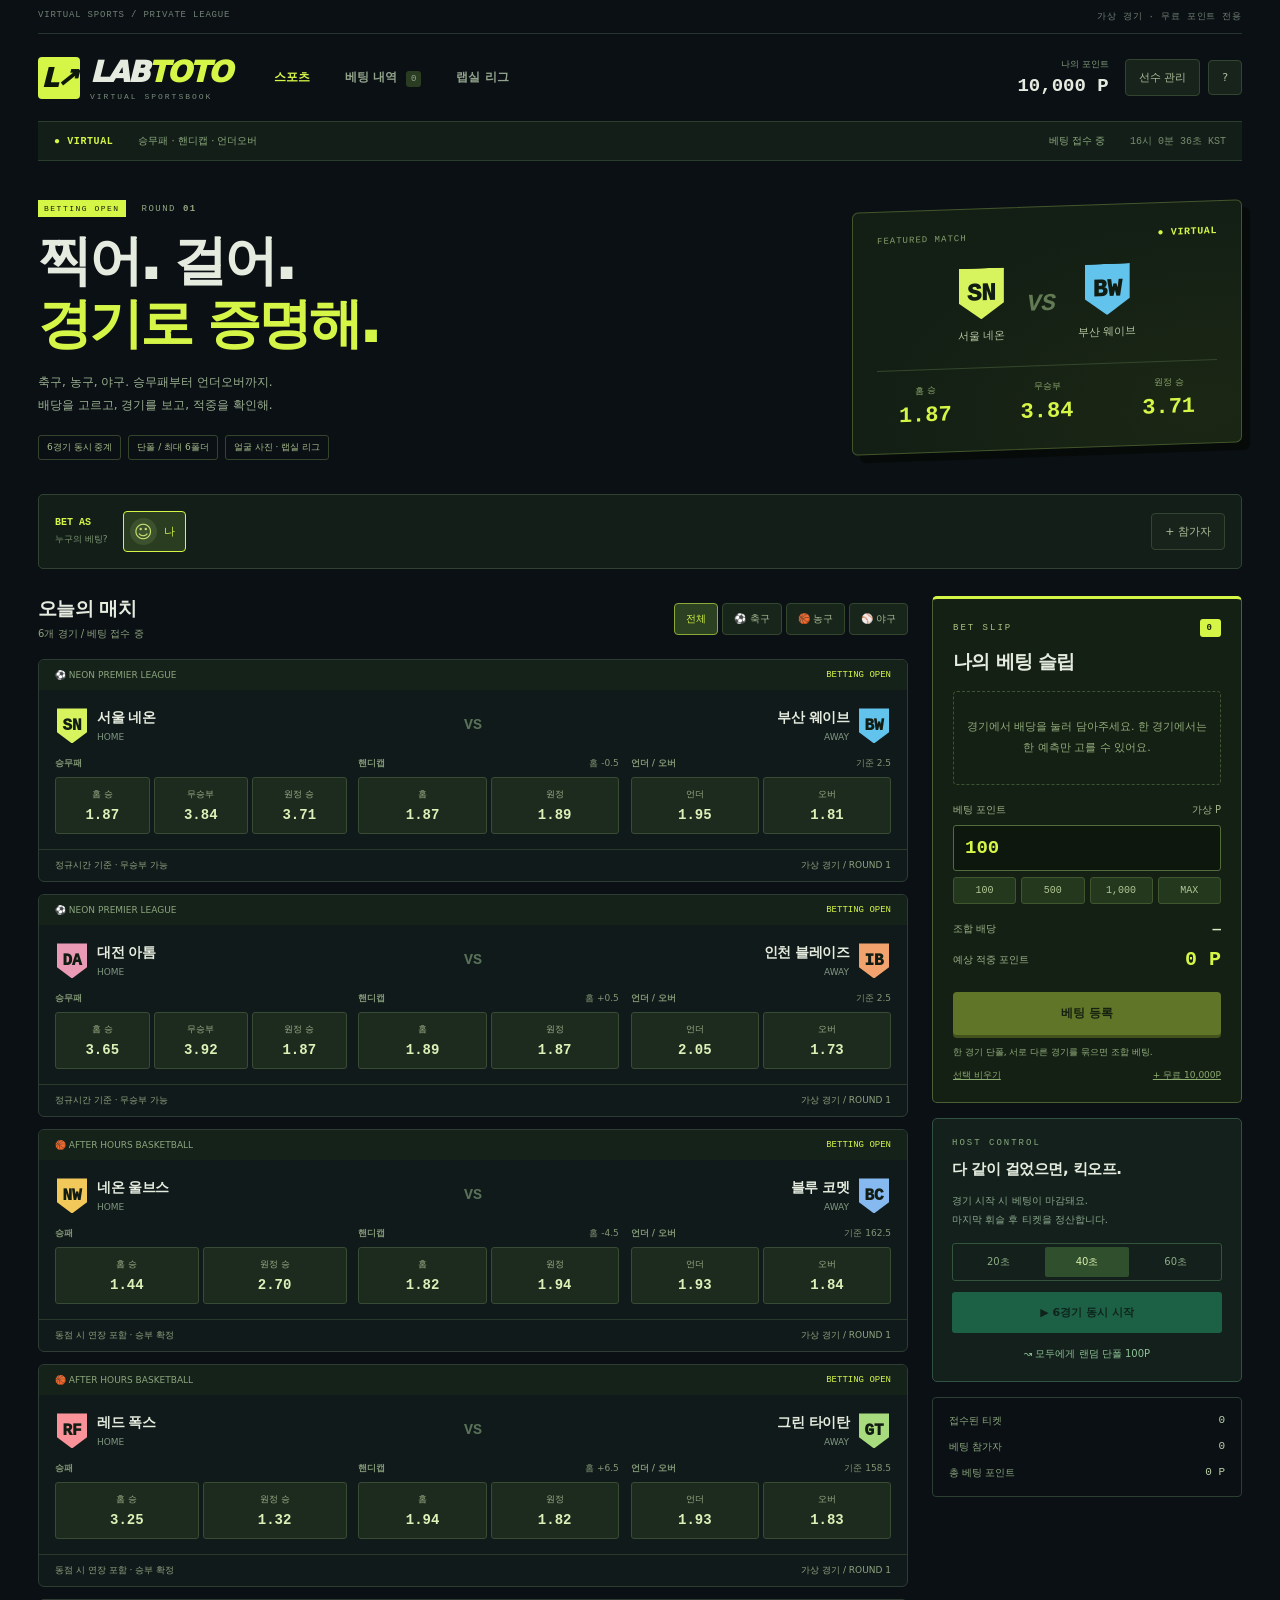
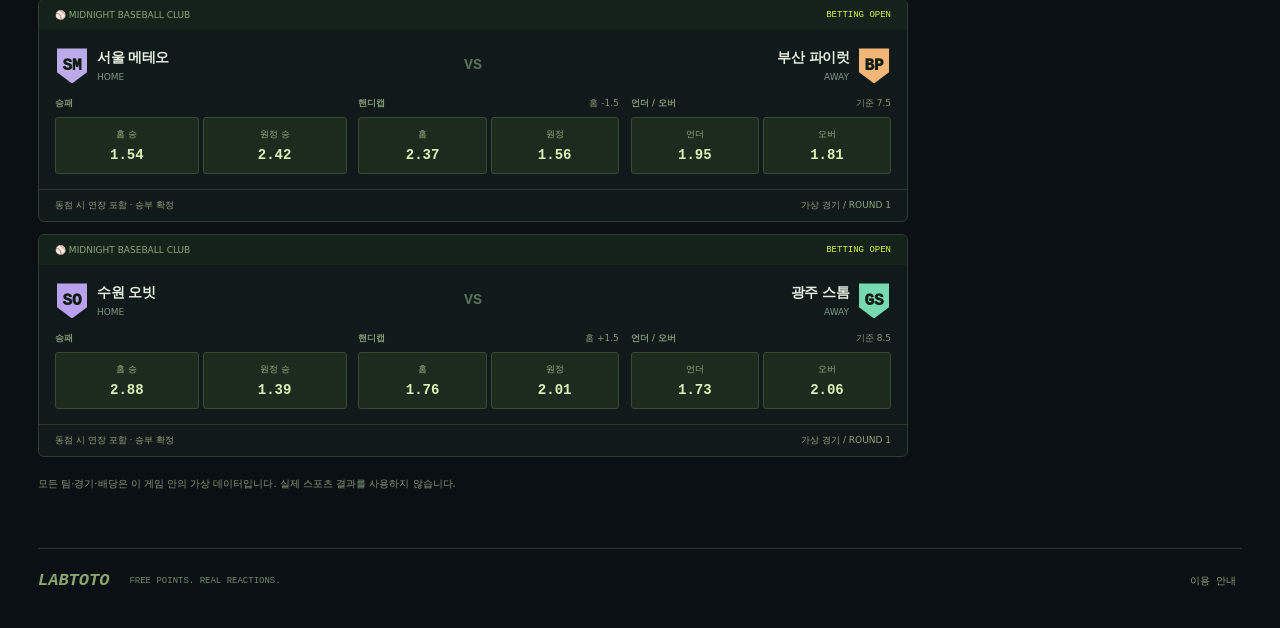
==== commit d67451a7: "Replace duty mini-games with virtual sports betting and live match simulation" ====
--- a/docs/index.html
+++ b/docs/index.html
@@ -1,201 +1,21 @@
-<!DOCTYPE html>
-<html lang="ko">
-<head>
-<meta charset="UTF-8">
-<meta name="viewport" content="width=device-width,initial-scale=1">
-<meta name="theme-color" content="#0c1014">
-<meta name="description" content="랩실 당번 리그. 10가지 미니게임, 얼굴 사진, 가상 포인트 예측으로 정하는 이번 주 담당자.">
-<title>LAB TOTO — 이번 주 당번, 누구?</title>
-<link rel="icon" href="data:image/svg+xml,%3Csvg xmlns='http://www.w3.org/2000/svg' viewBox='0 0 100 100'%3E%3Crect width='100' height='100' rx='24' fill='%23ff6148'/%3E%3Ctext x='50' y='70' text-anchor='middle' font-size='65'%3E✳%3C/text%3E%3C/svg%3E">
-<style>
-:root{--paper:#f5f3ec;--ink:#202321;--muted:#74776f;--line:#dddfd4;--orange:#f65c3c;--lime:#dcf379;--dark:#111620;--font:'Malgun Gothic','Apple SD Gothic Neo',system-ui,sans-serif}*{box-sizing:border-box}body{margin:0;background:var(--paper);color:var(--ink);font-family:var(--font);font-size:14px}button,input,textarea,select{font:inherit}button{cursor:pointer}button:disabled{cursor:not-allowed;opacity:.45}button,input,textarea,select{outline-offset:4px}button:focus-visible,a:focus-visible{outline:3px solid var(--orange)}button{color:inherit}button,a,input{-webkit-tap-highlight-color:transparent}button{touch-action:manipulation}.hidden,[hidden]{display:none!important}.wrap{max-width:1510px;margin:auto;padding:0 48px}.topbar{height:94px;display:flex;align-items:center;justify-content:space-between;border-bottom:1px solid var(--line);gap:15px}.brand{display:flex;align-items:center;gap:12px;font-weight:950;font-size:22px;letter-spacing:-1px}.brand-mark{background:var(--orange);color:#fff;width:40px;height:40px;display:grid;place-items:center;border-radius:12px;font-size:30px}.brand small{font-size:10px;letter-spacing:2px;display:block;color:var(--muted);margin-top:3px}.top-actions{display:flex;align-items:center;gap:8px}.plain{border:1px solid var(--line);background:transparent;padding:10px 14px;border-radius:9px;font-weight:700}.plain:hover{background:#eaece1}.online{display:flex;align-items:center;gap:7px;font-size:12px;margin-right:16px;color:#646c5a}.online i{width:7px;height:7px;background:#748d45;border-radius:50%}.hero{display:flex;justify-content:space-between;align-items:center;padding:44px 0 34px;gap:24px}.eyebrow{font-size:11px;letter-spacing:2px;font-weight:800;color:#73776c;margin:0 0 16px}.hero h1{font-size:clamp(34px,4.3vw,66px);letter-spacing:-3px;line-height:1.17;margin:0;font-weight:950}.hero h1 em{font-style:normal;color:var(--orange)}.hero p{color:var(--muted);line-height:1.8;margin:16px 0 0}.hero-art{width:285px;height:164px;position:relative;flex-shrink:0;overflow:hidden}.orbit{position:absolute;inset:22px 8px;border:1px solid #bac4b0;border-radius:50%;transform:rotate(-17deg)}.orbit.o2{inset:5px 48px;transform:rotate(30deg)}.planet{position:absolute;display:grid;place-items:center;font-weight:950;border:2px solid var(--ink);box-shadow:5px 5px 0 var(--ink);border-radius:50%}.p1{width:96px;height:96px;left:87px;top:27px;background:var(--orange);color:#fff;font-size:47px;transform:rotate(-12deg)}.p2{width:58px;height:58px;left:13px;top:70px;background:var(--lime);font-size:26px;transform:rotate(13deg)}.p3{width:65px;height:65px;right:12px;top:11px;background:#b5b5ef;font-size:28px}.art-label{position:absolute;bottom:3px;right:7px;font:10px monospace;letter-spacing:1px;background:var(--paper);padding:6px}.layout{display:grid;grid-template-columns:minmax(0,1fr) 305px;gap:32px;padding-bottom:115px}.section-head{display:flex;align-items:center;justify-content:space-between;margin:0 0 18px;gap:12px}.section-head h2{font-size:18px;letter-spacing:-.6px;margin:0}.section-head h2 span{color:var(--muted);font-size:12px;font-weight:500;margin-left:8px}.shuffle{border:0;background:none;color:var(--orange);font-weight:800;padding:7px 0}.games{display:grid;grid-template-columns:repeat(3,minmax(0,1fr));gap:15px}.game{position:relative;background:#fff;border:1px solid var(--line);padding:0;text-align:left;border-radius:14px;overflow:hidden;transition:transform .18s,box-shadow .18s,border-color .18s}.game:hover{transform:translateY(-4px);box-shadow:0 8px 18px #25332512}.game.selected{border:2px solid var(--orange);box-shadow:0 0 0 3px #f65c3c12}.game canvas{width:100%;height:125px;display:block;background:var(--dark)}.game-content{padding:15px 16px 16px}.game-title{display:flex;align-items:center;justify-content:space-between;gap:8px;font-size:16px;font-weight:900;letter-spacing:-.6px}.game-title .num{font:10px monospace;color:#969a91;letter-spacing:1px}.game-desc{font-size:11px;color:var(--muted);line-height:1.65;margin:7px 0 12px;min-height:36px}.tag{display:inline-block;font-size:10px;font-weight:800;padding:4px 7px;border-radius:4px;background:#f1f2eb;color:#69725f}.checkmark{display:none;position:absolute;top:10px;right:10px;border-radius:50%;width:24px;height:24px;background:var(--orange);color:white;text-align:center;line-height:24px;font-weight:900}.selected .checkmark{display:block}.roster{border:1px solid var(--line);border-radius:14px;padding:20px;background:#eeeee5;align-self:start;position:sticky;top:20px}.roster h2{margin:0;font-size:17px}.roster-head{display:flex;justify-content:space-between;align-items:center}.counter{font:800 12px var(--font);background:var(--ink);color:#fff;border-radius:30px;padding:5px 9px}.hint{color:var(--muted);font-size:11px;line-height:1.8;margin:10px 0}.roster textarea{resize:vertical;width:100%;min-height:80px;background:#fafaf6;border:1px solid #cdd1c4;border-radius:8px;padding:11px;line-height:1.5;font-size:12px}.add-row{display:flex;gap:8px;margin-top:8px}.add-row button{flex:1;border:0;border-radius:7px;background:var(--ink);color:white;padding:9px;font-size:12px;font-weight:800}.add-row .demo{background:transparent;color:#707967;border:1px solid #cdd1c4}.members{display:flex;flex-wrap:wrap;gap:6px;margin:15px 0;max-height:223px;overflow:auto}.member{display:flex;align-items:center;background:#fff;border:1px solid #cdd1c4;border-radius:6px;font-size:11px;overflow:hidden}.member.off{opacity:.48;background:transparent}.member .toggle{background:none;border:0;padding:7px 5px 7px 8px;max-width:170px;overflow:hidden;text-overflow:ellipsis;white-space:nowrap}.member .remove{background:none;border:0;color:#9b9e92;padding:7px 8px 7px 4px}.member .remove:hover{color:var(--orange)}.roster-divider{border-top:1px solid #d4d8c9;padding-top:14px;margin-top:16px}.row-label{display:flex;justify-content:space-between;align-items:center;font-size:12px;font-weight:800;margin-bottom:10px}.segments{display:flex;border:1px solid #cdd1c4;border-radius:7px;padding:3px;gap:4px}.segments button{flex:1;border:0;background:none;border-radius:5px;padding:8px 2px;font-size:11px}.segments button.active{background:#fff;font-weight:900;box-shadow:0 1px 3px #0001}.duty-field{display:flex;align-items:center;gap:8px;margin-top:7px}.duty-field span{background:#dedfce;border-radius:4px;width:22px;height:22px;display:grid;place-items:center;font:11px monospace}.duty-field input{width:100%;min-width:0;border:1px solid #cdd1c4;background:#fafaf6;padding:8px;border-radius:6px;font-size:12px}.toggle-label{display:flex;align-items:flex-start;gap:8px;font-size:11px;line-height:1.6;margin-top:15px;color:#686f60}.toggle-label input{accent-color:var(--orange);margin-top:2px}.roster-note{font-size:10px;line-height:1.7;color:#878d7e;margin:15px 0 0}.launchbar{position:fixed;bottom:0;left:0;right:0;background:#f5f3ecf2;backdrop-filter:blur(16px);border-top:1px solid var(--line);z-index:10}.launch-inner{display:flex;align-items:center;gap:20px;max-width:1510px;margin:auto;padding:17px 48px}.launch-icon{width:42px;height:42px;background:var(--dark);border-radius:10px;display:grid;place-items:center;font-size:22px;flex-shrink:0}.launch-text{flex:1;min-width:0}.launch-text strong{font-size:14px}.launch-text p{font-size:11px;color:var(--muted);margin:5px 0 0}.primary{border:0;border-radius:8px;background:var(--orange);color:#fff;font-weight:900;padding:15px 26px;box-shadow:0 4px 0 #d4452a;white-space:nowrap}.primary:hover{background:#e95133}.primary:active{transform:translateY(2px);box-shadow:0 2px 0 #d4452a}.key-hint{font:10px monospace;color:#858a7c}.toast{position:fixed;bottom:100px;left:50%;transform:translateX(-50%);z-index:110;background:#22291f;color:white;padding:12px 20px;border-radius:9px;box-shadow:0 8px 30px #0002;max-width:90vw;font-size:12px;text-align:center}.stage{position:fixed;inset:0;background:#0b101b;color:#f2f5fe;z-index:30;display:flex;flex-direction:column}.stage-top{display:flex;align-items:center;justify-content:space-between;padding:18px 28px;border-bottom:1px solid #ffffff12;gap:15px}.stage-brand{font-size:12px;font-weight:900;color:#a5adc2;letter-spacing:1px}.stage-title{font-weight:900;font-size:19px;margin-top:6px}.stage-buttons{display:flex;gap:7px}.stage .plain{border-color:#ffffff22;color:#bac1d3;font-size:12px;padding:9px 12px}.stage .plain:hover{background:#ffffff12}.arena-wrap{flex:1;min-height:0;position:relative;display:flex;align-items:center;justify-content:center;overflow:hidden}.arena-wrap canvas{display:block;width:100%;height:100%}.stage-banner{position:absolute;top:22px;left:50%;transform:translateX(-50%);text-align:center;pointer-events:none;width:90%}.round-label{font:11px monospace;color:#8998b5;letter-spacing:3px}.announcement{font-size:clamp(20px,3vw,36px);font-weight:950;letter-spacing:-1px;margin:9px 0;text-shadow:0 3px 20px #000}.stage-sub{color:#a4b0c6;font-size:12px}.countdown{position:absolute;inset:0;display:grid;place-items:center;background:#0b101b66;pointer-events:none}.countdown span{font-size:110px;font-weight:950;color:var(--lime);text-shadow:0 0 70px #dcf37988}.stage-bottom{padding:16px 28px;border-top:1px solid #ffffff12;background:#0c121d;display:flex;gap:18px;align-items:center}.assignments{display:flex;gap:10px;flex:1}.assignment{border:1px solid #ffffff1d;border-radius:9px;padding:10px 14px;flex:1;min-width:0;display:flex;align-items:center;gap:12px}.assignment .duty{font-size:10px;color:#9ca9c2;overflow:hidden;text-overflow:ellipsis;white-space:nowrap}.assignment strong{font-size:16px;display:block;margin-top:3px;overflow:hidden;text-overflow:ellipsis;white-space:nowrap}.assignment.picked{border-color:#f65c3c66;background:#f65c3c0d}.assignment .slot-icon{font-size:20px}.cheer{background:var(--lime);color:#263019;border:0;padding:14px 20px;border-radius:8px;font-weight:900;font-size:12px}.progress{height:3px;background:#192234}.progress i{display:block;height:100%;background:var(--lime);width:0}.stage.shaking .arena-wrap{animation:shake .35s}@keyframes shake{20%{transform:translate(-5px,2px)}40%{transform:translate(5px,-2px)}60%{transform:translate(-3px,3px)}80%{transform:translate(3px,-1px)}}.modal{position:fixed;inset:0;z-index:80;background:#09101bd9;backdrop-filter:blur(10px);display:flex;align-items:center;justify-content:center;padding:24px;overflow:auto}.modal-card{background:var(--paper);border-radius:20px;color:var(--ink);padding:34px;width:min(640px,100%);max-height:92vh;overflow:auto;box-shadow:0 30px 100px #0005}.modal-top{display:flex;align-items:center;justify-content:space-between}.modal-top h2{margin:0;font-size:24px;letter-spacing:-1px}.close{border:0;background:#e5e7dc;border-radius:50%;width:32px;height:32px;font-size:20px;flex-shrink:0}.result-eyebrow{font:11px monospace;letter-spacing:3px;color:#818877}.result-title{font-size:38px;font-weight:950;letter-spacing:-2px;margin:14px 0 10px}.result-meta{font-size:12px;color:#767f6c;margin-bottom:22px}.result-row{padding:18px 20px;background:white;border:1px solid var(--line);border-radius:12px;display:flex;align-items:center;justify-content:space-between;margin-bottom:10px;gap:12px}.result-row span{font-size:12px;color:#68725e}.result-row strong{font-size:22px;overflow-wrap:anywhere;max-width:65%;text-align:right}.result-row:first-child{border-color:#f65c3c77;background:#fff0e8}.result-actions{display:flex;flex-wrap:wrap;gap:9px;margin-top:22px}.result-actions>*{flex:1}.result-note{font-size:11px;color:#858b7c;line-height:1.7;margin:18px 0 0}.history-item{background:#fff;border:1px solid var(--line);border-radius:10px;padding:15px;margin-top:12px;font-size:12px;line-height:1.8}.history-item small{color:#818875}.history-item p{margin:6px 0 0;overflow-wrap:anywhere}.help-text{font-size:13px;line-height:1.9;color:#64705e}.help-text strong{color:#283123}.paused .countdown span{font-size:38px}.footnote{color:#8a907f;font-size:11px;line-height:1.8;margin-top:22px}body.playing{overflow:hidden}.last-game{grid-column:span 3;display:grid;grid-template-columns:32% 1fr}.last-game canvas{height:133px}.last-game .game-content{padding:20px 24px}.last-game .game-desc{min-height:auto;margin:8px 0 12px}
-@media(min-width:1600px){.game canvas{height:142px}}@media(max-width:1120px){.wrap{padding:0 28px}.layout{gap:22px;grid-template-columns:minmax(0,1fr) 275px}.games{grid-template-columns:repeat(2,minmax(0,1fr))}.last-game{grid-column:auto;display:block}.last-game canvas{height:125px}.last-game .game-content{padding:15px 16px 16px}.last-game .game-desc{min-height:36px}.hero-art{width:245px}.launch-inner{padding:17px 28px}.hero h1{font-size:48px}}@media(max-width:760px){.wrap{padding:0 20px}.topbar{height:75px}.brand{font-size:18px}.brand small{font-size:8px}.brand-mark{width:34px;height:34px}.online{display:none}.top-actions .plain{font-size:11px;padding:8px 10px}.hero{padding:30px 0 25px}.hero h1{font-size:40px;letter-spacing:-2px}.hero p{font-size:12px}.hero-art{display:none}.layout{grid-template-columns:1fr;gap:24px;padding-bottom:125px}.roster{position:static;grid-row:1}.roster textarea{min-height:64px}.members{max-height:140px}.roster-divider{margin-top:12px;padding-top:12px}.games{gap:12px}.game canvas{height:118px}.game-content{padding:12px}.game-title{font-size:14px}.game-desc{font-size:10px;min-height:34px}.launch-inner{padding:14px 20px;gap:10px}.launch-icon,.key-hint{display:none}.launch-text strong{font-size:12px}.launch-text p{font-size:10px}.primary{padding:14px 18px;font-size:12px}.stage-top{padding:12px 15px}.stage-title{font-size:15px}.stage-buttons{gap:4px}.stage-buttons .plain{font-size:10px;padding:8px}.stage-brand{font-size:9px}.stage-bottom{padding:10px;gap:8px;flex-wrap:wrap}.assignments{width:100%;flex:auto;gap:5px}.assignment{padding:8px;gap:5px}.assignment .slot-icon{display:none}.assignment strong{font-size:13px}.assignment .duty{font-size:9px}.cheer{width:100%;padding:10px}.stage-banner{top:14px}.stage-sub{font-size:10px}.round-label{font-size:9px}.modal{padding:14px}.modal-card{padding:24px}.result-title{font-size:32px}.result-row{padding:15px}.result-row strong{font-size:18px}}@media(prefers-reduced-motion:reduce){*{scroll-behavior:auto!important}.game{transition:none}.stage.shaking .arena-wrap{animation:none}}
-</style>
-<style>
-.member .photo-btn{border:0;background:none;padding:5px 0 5px 7px;width:28px;display:grid;place-items:center;color:#8c9581;font-size:14px}.member .photo-btn img{width:21px;height:21px;object-fit:cover;border-radius:50%}.photo-import{width:100%;border:1px dashed #b6bdab;border-radius:7px;background:transparent;color:#717e61;font-size:11px;padding:9px;margin-top:4px}.photo-import:hover{background:#e3e8d9}.photo-portrait{width:128px;height:128px;object-fit:cover;border-radius:50%;border:4px solid #fff;box-shadow:0 3px 20px #25332515;margin:24px auto 16px;display:block;background:#dce8c7}.photo-info{text-align:center;font-size:12px;color:#7c866d;line-height:1.8}.photo-buttons{display:flex;gap:10px;justify-content:center;margin-top:22px}.photo-buttons button{flex:1}.photo-placeholder{font-size:60px;display:grid;place-items:center;color:#828f6b}.member .toggle{padding-left:3px}.photo-preview-note{font-size:10px;color:#89947b;text-align:center;margin-top:18px}
-</style>
-<style>
-:root{--paper:#0c1014;--ink:#e6eadc;--muted:#7f8b84;--line:#26312b;--orange:#d4f34b;--lime:#d4f34b;--dark:#080d11}html{scroll-behavior:smooth;scroll-padding-top:24px}body{background:#0c1014;color:#e6eadc;background-image:linear-gradient(#ffffff02 1px,transparent 1px);background-size:100% 5px}.wrap{max-width:1560px;padding:0 40px}.utility{height:30px;display:flex;justify-content:space-between;align-items:center;font:9px monospace;letter-spacing:1px;color:#69796f;border-bottom:1px solid #253029}.topbar{height:88px}.brand{color:#fff;text-decoration:none;font-size:30px;font-style:italic;letter-spacing:-1.8px;gap:10px}.brand small{font-style:normal;font-size:8px;letter-spacing:1.7px;color:#6d7f73}.brand-mark{width:42px;height:42px;border-radius:4px;background:#d4f34b;color:#0c1014;font-size:34px;font-style:italic;position:relative}.brand-mark span{position:absolute;right:2px;top:0;font-size:22px}.yellow{color:#d4f34b}.top-nav{display:flex;gap:26px;margin-left:36px;flex:1}.top-nav a{color:#a3b1a5;text-decoration:none;font-size:12px;font-weight:800}.top-nav a:first-child{color:#d4f34b}.top-nav a:hover{color:#fff}.wallet{margin-right:14px;min-width:90px;text-align:right}.wallet small{font:8px monospace;letter-spacing:1.5px;color:#748879;display:block;margin-bottom:5px}.wallet strong{font:800 18px monospace;color:#fff}.wallet strong span{font-size:11px;color:#d4f34b}.plain{border-radius:4px;border-color:#2e3a31;background:#151d18;color:#a9b7a6;font-size:11px}.plain:hover{background:#202b21;color:#d4f34b}.ticker{display:flex;align-items:center;gap:20px;background:#111a14;border-bottom:1px solid #29382b;height:37px;font-size:10px;color:#8ca188;padding:0 16px}.live-dot{font:900 9px monospace;letter-spacing:.5px;color:#d4f34b;white-space:nowrap}.ticker i{height:3px;width:3px;background:#41533e;border-radius:50%}.ticker time{margin-left:auto;color:#809077;font:10px monospace}.hero{padding:38px 0 32px;gap:35px}.eyebrow{color:#738c71;font-size:9px;letter-spacing:1.2px}.hero-live{color:#0a1108;background:#d4f34b;padding:4px 7px;margin-right:9px;font-size:8px;letter-spacing:.5px}.hero h1{font-size:clamp(35px,4.1vw,62px);font-weight:950;letter-spacing:-3px}.hero h1 em{color:#d4f34b}.hero p{color:#91a087;font-size:12px;line-height:1.9}.hero-pills{display:flex;gap:8px;margin-top:19px;flex-wrap:wrap}.hero-pills span{font-size:9px;padding:5px 8px;border:1px solid #324128;color:#a2b481;border-radius:3px}.hero-board{position:relative;overflow:hidden;width:370px;min-width:280px;align-self:stretch;border:1px solid #384f26;background:radial-gradient(ellipse at 70% 75%,#32421444,transparent 70%),#10190d;display:flex;flex-direction:column;justify-content:space-between;padding:21px;border-radius:6px;transform:skewY(-2deg);box-shadow:8px 8px 0 #070b08}.board-top,.board-bottom{display:flex;justify-content:space-between;font:9px monospace;letter-spacing:1px;color:#768c62;z-index:1;gap:15px}.board-bottom{font-size:8px;letter-spacing:0}.hero-odds{z-index:1;position:relative;margin:20px 0;text-align:center}.hero-odds small{font:10px monospace;letter-spacing:3px;color:#80946f;display:block}.hero-odds strong{display:block;font:italic 900 78px monospace;color:#d4f34b;text-shadow:0 0 35px #d4f34b20;line-height:1.2}.hero-odds strong span{font-size:32px;color:#749335}.board-lines{position:absolute;width:210px;height:210px;right:-35px;bottom:-60px;border:1px solid #8bac2f30;transform:rotate(35deg);box-shadow:0 0 0 25px #8bac2f0b,0 0 0 50px #8bac2f09,0 0 0 75px #8bac2f07}.layout{grid-template-columns:minmax(0,1fr) 315px;gap:24px}.side-column{min-width:0;align-self:start;position:sticky;top:16px}.market{background:#111713;border:1px solid #2b382c;border-radius:6px;margin-bottom:28px;overflow:hidden;scroll-margin-top:15px}.panel-heading{padding:17px 18px;display:flex;align-items:center;justify-content:space-between;border-bottom:1px solid #283629}.panel-heading>div{display:flex;gap:13px;align-items:center}.panel-heading h2{font-size:15px;margin:0;letter-spacing:-.5px}.market-count{font:10px monospace;color:#91a67e}.market-tabs{display:flex;padding:11px 14px 0;gap:7px}.market-tabs button{flex:1;background:#1b231b;border:1px solid #334230;border-radius:3px;padding:10px 4px;color:#86987d;font-size:11px;font-weight:800;overflow:hidden;text-overflow:ellipsis;white-space:nowrap}.market-tabs button.active{color:#d4f34b;background:#26331b;border-color:#779c2c}.market-tabs button.has-pick:after{content:' ●';font-size:8px;color:#d4f34b}.market-note{padding:12px 16px;display:flex;justify-content:space-between;font-size:9px;color:#637a5f;gap:10px}.odds-grid{display:grid;grid-template-columns:repeat(5,minmax(0,1fr));gap:7px;padding:0 14px 14px}.odds-empty{grid-column:1/-1;text-align:center;padding:28px 15px;font-size:12px;color:#697c61;line-height:1.9;border:1px dashed #2f402a;border-radius:4px}.odds-player{display:flex;flex-direction:column;align-items:center;gap:7px;padding:12px 5px 9px;background:#18211a;border:1px solid #2d3c2f;border-radius:4px;min-width:0;position:relative;transition:border-color .15s,background .15s}.odds-player:hover{border-color:#718841;background:#26321e}.odds-player.picked{background:#2a391b;border-color:#bddb43;box-shadow:inset 0 0 0 1px #bddb43}.odds-face{width:39px;height:39px;border-radius:50%;object-fit:cover;border:2px solid #718653;background:#313f29;display:grid;place-items:center;color:#d4f34b;font-size:24px}.odds-name{font-size:10px;font-weight:800;max-width:100%;overflow:hidden;text-overflow:ellipsis;white-space:nowrap}.odds-number{font:800 14px monospace;color:#d4f34b;letter-spacing:-.3px}.odds-number small{font-size:8px;color:#7d936b;font-weight:400;margin-right:4px}.odds-check{position:absolute;top:5px;right:6px;font-size:9px;color:#d4f34b}.section-head h2{color:#d9e2cb;font-size:16px}.section-head h2 span{font-size:10px;color:#758469}.shuffle{font-size:11px;color:#c1d947}.games{gap:12px}.game{background:#121914;border:1px solid #2b392b;border-radius:5px;color:#cdd9c6}.game canvas{height:115px;opacity:.88}.game-content{padding:13px}.game.selected{border:1px solid #bddb43;box-shadow:0 0 0 1px #bddb43}.game:hover{box-shadow:0 8px 20px #0005}.game-title{font-size:13px}.game-title .num{color:#66765e;font-size:9px}.game-desc{font-size:10px;color:#7c8e73;line-height:1.8}.tag{background:#223023;color:#9eaf84;border-radius:2px;font-size:8px}.checkmark{background:#d4f34b;color:#15210e;width:21px;height:21px;font-size:11px;line-height:21px;border-radius:3px}.last-game{grid-template-columns:33% 1fr}.last-game canvas{height:125px}.last-game .game-content{padding:18px}.bet-slip{background:#152014;border:1px solid #506035;border-top:3px solid #d4f34b;padding:19px;border-radius:5px;margin-bottom:15px;box-shadow:0 5px 30px #0002}.slip-heading{display:flex;justify-content:space-between;align-items:center;font:9px monospace;letter-spacing:2px;color:#a6bd83}.slip-count{background:#d4f34b;color:#12220c;border-radius:3px;min-width:20px;text-align:center;padding:4px;font-weight:900}.bet-slip h2{font-size:20px;letter-spacing:-1px;margin:13px 0 7px}.bet-slip .hint{font-size:9px;color:#859a76}.slip-empty{padding:18px 10px;text-align:center;font-size:11px;color:#6f8964;line-height:1.9;border:1px dashed #3b5030;margin:15px 0;border-radius:3px}.slip-pick{display:flex;align-items:center;gap:10px;padding:12px 0;border-bottom:1px solid #31412b}.slip-pick img{width:33px;height:33px;object-fit:cover;border-radius:50%}.slip-pick .mini-face{width:33px;height:33px;border-radius:50%;background:#334a27;display:grid;place-items:center;font-size:19px;color:#c3df56}.slip-pick div{flex:1;min-width:0}.slip-pick small{font-size:9px;color:#7e9a6a;display:block;margin-bottom:4px}.slip-pick strong{font-size:12px;display:block;overflow-wrap:anywhere}.slip-pick button{background:none;border:0;color:#8aa770;font-size:18px}.stake-label{display:flex;justify-content:space-between;margin:17px 0 8px;font-size:10px;color:#96aa80}.stake-label span{font:9px monospace;color:#66845a}#stake{display:block;width:100%;padding:11px 13px;border:1px solid #506039;border-radius:3px;background:#0d160c;color:#d4f34b;font:800 19px monospace}.stake-chips{display:flex;gap:5px;margin-top:6px}.stake-chips button{flex:1;padding:7px 4px;border:1px solid #3e502d;border-radius:3px;background:#23331b;color:#a2bb80;font:10px monospace}.stake-chips button:hover{background:#405129;color:#d4f34b}.slip-totals{margin-top:17px}.slip-totals div{display:flex;justify-content:space-between;margin:11px 0;font-size:10px;color:#8aa475;gap:10px}.slip-totals strong{font:800 14px monospace;color:#dce8cf}.slip-totals strong.yellow{font-size:20px;color:#d4f34b}.slip-hint{font-size:9px;line-height:1.7;color:#759363;margin:15px 0 8px}.clear-slip{border:0;background:none;color:#718c60;font-size:9px;padding:0;text-decoration:underline}.roster{position:static;border-color:#2e3c2e;background:#131b15;border-radius:5px;padding:18px}.roster h2{font-size:13px}.counter{color:#b6d172;background:#2a3a1e;border-radius:3px;font-size:10px}.hint{color:#798e71;font-size:10px}.roster textarea,.duty-field input{background:#0d1510;border-color:#32442e;color:#c5d2ba;border-radius:3px;font-size:11px}.roster textarea::placeholder{color:#4d6647}.add-row button{background:#2a3d20;color:#c6da9e;border-radius:3px;font-size:10px}.add-row .demo{color:#81986c;border-color:#32462b}.members{max-height:190px}.member{background:#1c2a1c;border-color:#374831;border-radius:3px;color:#bdcfa9;font-size:9px}.member .toggle{max-width:155px;font-size:9px}.member .remove{color:#657e56}.member .photo-btn{color:#87a36e;font-size:12px}.member .photo-btn img{border:1px solid #92a66a}.photo-import{border-color:#3d5031;color:#8ba973;font-size:9px;border-radius:3px}.photo-import:hover{background:#20321b}.roster-divider{border-color:#2e402a}.row-label{font-size:10px;color:#acbf91}.row-label span{color:#819773!important}.segments{border-color:#33462c;border-radius:3px}.segments button{color:#839b6f;font-size:9px}.segments button.active{background:#304523;color:#cde978}.duty-field span{background:#293d21;color:#8ba46e;border-radius:2px;font-size:9px}.toggle-label{font-size:9px;color:#829a6c}.toggle-label input{accent-color:#d4f34b}.roster-note,.footnote{color:#58724e;font-size:9px}.launchbar{background:#121c13f7;border-color:#3e502d}.launch-inner{padding:14px 40px}.launch-icon{border-radius:4px;background:#24371a;border:1px solid #435c2b}.launch-text strong{color:#d9e6c4;font-size:12px}.launch-text p{font-size:10px;color:#769462}.primary{background:#d4f34b;color:#142006;border-radius:4px;box-shadow:0 3px 0 #829724;font-size:12px}.primary:hover{background:#e4ff68}.primary:active{box-shadow:0 1px 0 #829724}.key-hint{font-size:8px;color:#677f56}.toast{background:#2d421f;color:#e6f4d1;border:1px solid #89a246;border-radius:4px}.modal-card{background:#141e16;border:1px solid #455b34;border-radius:8px;color:#e1ebd7}.close{background:#2d4024;color:#b9d494}.modal-top h2{color:#d9e8c7}.help-text{color:#96ad82}.help-text strong{color:#d4f34b}.result-eyebrow{color:#8cae62}.result-title{color:#d4f34b}.result-meta{color:#7f9d6a}.result-row{background:#1b2a1a;border-color:#3b4f2f;border-radius:4px}.result-row:first-child{background:#263a1b;border-color:#9dbc45}.result-row span{color:#94ac7b}.result-row strong{color:#dceec6}.result-note{color:#789667;font-size:10px}.history-item{background:#1b2b1b;border-color:#3a4b30;color:#bbd09e}.history-item small{color:#749262}.photo-portrait{border-color:#4a6734;background:#253f1c}.photo-placeholder{color:#9ec46e}.photo-info,.photo-preview-note{color:#88a174}.bet-outcome{border:1px solid #415635;background:#1b2b16;padding:17px;border-radius:4px;margin-top:17px}.bet-outcome.won{background:#2e4318;border-color:#c0dc48}.bet-outcome small{display:block;color:#829d6c;font:9px monospace;letter-spacing:2px}.bet-outcome strong{display:block;font-size:22px;color:#d4f34b;margin:8px 0}.bet-outcome p{color:#88a477;font-size:11px;margin:0;line-height:1.8}.stage-brand{color:#a7c473}.stage .plain{color:#a6bd8b}.progress i{background:#d4f34b}
-@media(max-width:1120px){.wrap{padding:0 25px}.top-nav{gap:14px;margin-left:10px}.top-nav a{font-size:10px}.brand{font-size:26px}.layout{grid-template-columns:minmax(0,1fr) 295px;gap:18px}.hero-board{width:300px;min-width:260px}.hero h1{font-size:48px}.odds-grid{grid-template-columns:repeat(4,minmax(0,1fr))}.games{grid-template-columns:repeat(2,minmax(0,1fr))}.last-game{display:block;grid-column:auto}.last-game canvas{height:115px}.last-game .game-content{padding:13px}.launch-inner{padding:14px 25px}.wallet{margin-right:2px}.top-actions{gap:5px}.top-actions .plain{padding:9px 10px}}
-@media(max-width:760px){.wrap{padding:0 15px}.utility{height:27px;font-size:7px;letter-spacing:.4px}.topbar{height:76px;gap:10px}.brand{font-size:23px;gap:7px}.brand small{font-size:6px;letter-spacing:1px}.brand-mark{width:30px;height:34px;font-size:27px}.brand-mark span{font-size:17px}.top-nav{display:none}.top-actions{gap:4px}.wallet{min-width:65px;margin:0}.wallet small{font-size:7px;letter-spacing:.4px}.wallet strong{font-size:13px}.top-actions .plain{padding:7px;font-size:9px}#refillPoints{display:none}.ticker{height:32px;padding:0 9px;gap:12px;font-size:8px;overflow:hidden;white-space:nowrap}.ticker time,.ticker i,.ticker span:nth-of-type(n+3){display:none}.hero{padding:27px 0;gap:15px}.hero h1{font-size:38px;letter-spacing:-2px}.hero p{font-size:10px}.eyebrow{font-size:7px;letter-spacing:.5px}.hero-live{font-size:7px;margin-right:5px}.hero-pills{gap:5px;margin-top:13px}.hero-pills span{font-size:8px;padding:4px 5px}.hero-board{display:none}.layout{display:flex;flex-direction:column;gap:18px;padding-bottom:112px}.side-column{position:static;display:flex;flex-direction:column;gap:15px}.bet-slip{margin:0}.roster{margin:0}.market{margin-bottom:23px}.panel-heading{padding:14px 12px}.panel-heading>div{gap:8px}.panel-heading h2{font-size:13px}.market-count{font-size:8px}.live-dot{font-size:8px}.market-tabs{padding:10px 10px 0;gap:5px}.market-tabs button{font-size:9px;padding:9px 3px}.market-note{font-size:8px;padding:10px}.odds-grid{grid-template-columns:repeat(4,minmax(0,1fr));gap:5px;padding:0 10px 10px}.odds-player{padding:10px 3px 8px;gap:6px}.odds-face{width:34px;height:34px;font-size:21px}.odds-name{font-size:9px}.odds-number{font-size:12px}.odds-number small{font-size:7px}.game canvas{height:105px}.game-content{padding:10px}.game-title{font-size:11px}.game-desc{font-size:9px;min-height:48px}.tag{font-size:7px}.section-head h2{font-size:14px}.section-head h2 span{font-size:9px}.shuffle{font-size:9px}.launch-inner{padding:13px 15px;gap:8px}.launch-text strong{font-size:10px}.launch-text p{font-size:8px}.primary{padding:13px 12px;font-size:10px}.launch-text{max-width:50%}.stage-buttons .plain{color:#a8bd91}.stage-title{font-size:13px}.stage-brand{font-size:8px}.bet-slip h2{font-size:19px}.result-title{font-size:27px}.result-row strong{font-size:17px}.result-actions{gap:6px}.result-actions .plain{font-size:10px}.result-actions .primary{font-size:10px}.photo-buttons .primary{font-size:12px}.photo-buttons .plain{font-size:12px}}
-@media(prefers-reduced-motion:reduce){html{scroll-behavior:auto}}
-</style>
-</head>
-<body>
-<div class="wrap" id="home">
-  <div class="utility"><span>LABORATORY PRIVATE LEAGUE</span><span>가상 포인트 전용 · 현금 가치 없음</span></div>
-  <header class="topbar"><a class="brand" href="#"><span class="brand-mark">L<span>↗</span></span><div>LAB<span class="yellow">TOTO</span><small>THE WEEKLY DUTY LEAGUE</small></div></a><nav class="top-nav"><a href="#market">당번 예측</a><a href="#gameList">미니게임</a><a href="#lineup">선수 등록</a></nav><div class="top-actions"><div class="wallet"><small>MY POINTS</small><strong id="walletBalance">1,000 <span>P</span></strong></div><button class="plain" id="refillPoints" title="무료 가상 포인트 1,000P 추가">+ 포인트</button><button class="plain" id="historyBtn">정산 내역</button><button class="plain" id="helpBtn" aria-label="사용 안내">?</button></div></header>
-  <div class="ticker"><span class="live-dot">● LIVE</span><span>매주 열리는 단 하나의 랩실 리그</span><i></i><span>사진 등록 가능</span><i></i><span>당번 3명 · 중복 없음</span><time id="localClock"></time></div>
-  <section class="hero"><div><div class="eyebrow"><span class="hero-live">NOW OPEN</span> WEEKLY DUTY CHAMPIONSHIP</div><h1>이번 주 당번,<br><em>누구한테 걸래?</em></h1><p>회의 주최 · 청소 · 냉장고. 피할 수 없는 3개의 자리.<br>얼굴 보고 찍고, 중계 보고 소리 질러. 오늘의 운명이 열린다.</p><div class="hero-pills"><span>10개 종목 오픈</span><span>3–30명 참가</span><span>가입 없이 바로 플레이</span></div></div><div class="hero-board"><div class="board-top"><span>WEEKLY LAB LEAGUE</span><span class="live-dot">● OPEN</span></div><div class="hero-odds"><small>SINGLE ODDS</small><strong id="heroOdds">—<span>×</span></strong></div><div class="board-bottom"><span>이번 주의 운명을 예측하라</span><span>POINTS ONLY ↗</span></div><div class="board-lines" aria-hidden="true"></div></div></section>
-  <main class="layout"><section><section class="market" id="market"><div class="panel-heading"><div><span class="live-dot">● PRE-MATCH</span><h2>이번 주 당번 예측</h2></div><span class="market-count" id="marketCount">등록 대기</span></div><div class="market-tabs" id="marketTabs"></div><div class="market-note"><span>얼굴을 누르면 베팅 슬립에 담겨요</span><span id="probabilityNote">모두 같은 확률</span></div><div class="odds-grid" id="oddsGrid"></div></section><div class="section-head" id="gameList"><h2>미니게임 리그 <span>중계 종목 10개</span></h2><button class="shuffle" id="randomGame">↝ 랜덤 종목</button></div><div class="games" id="games"></div><p class="footnote">관전형 파티 게임 · 각 게임에서 3명 선정 · 담당 중복 없음<br>3–30명 참여 가능. 명단과 지난 결과는 이 브라우저에 저장됩니다.</p></section>
-  <aside class="side-column"><section class="bet-slip"><div class="slip-heading"><span>BETTING SLIP</span><span class="slip-count" id="slipCount">0</span></div><h2>당번에 한 표</h2><p class="hint">예측은 선택 사항. 바로 게임을 시작해도 돼요.</p><div id="slipPicks"></div><div class="stake-label"><label for="stake">베팅 포인트</label><span>가상 P</span></div><input type="number" id="stake" value="100" min="10" max="100000" step="10" inputmode="numeric"><div class="stake-chips"><button data-stake="50">50</button><button data-stake="100">100</button><button data-stake="500">500</button><button id="maxStake">MAX</button></div><div class="slip-totals"><div><span>조합 배당</span><strong id="slipOdds">—</strong></div><div><span>예상 적중 포인트</span><strong class="yellow" id="slipReturn">0 P</strong></div></div><p id="slipHint" class="slip-hint">왼쪽에서 예측할 사람을 골라주세요.</p><button class="clear-slip" id="clearSlip">선택 비우기</button></section><section class="roster" id="lineup"><div class="roster-head"><h2>선수 등록 / 라인업</h2><span class="counter" id="memberCount">0명</span></div><p class="hint">이름을 줄바꿈 또는 쉼표로 구분해 넣어주세요.<br>등록한 이름을 누르면 오늘만 참여 / 제외됩니다.</p><label class="hidden" for="names">참가자 이름</label><textarea id="names" placeholder="김연구, 이실험, 박논문&#10;또는 한 줄에 한 명씩" maxlength="4000"></textarea><div class="add-row"><button id="addMembers">+ 명단 추가</button><button class="demo" id="demoMembers">15명 맛보기</button></div><div class="members" id="members"></div><div class="roster-divider"><div class="row-label"><span>한 판 길이</span><span style="font-weight:400;color:#7c8572">카운트다운 별도</span></div><div class="segments" id="durationSegments"><button data-duration="20">짧게 · 20초</button><button data-duration="40" class="active">보통 · 40초</button><button data-duration="60">쫄깃 · 60초</button></div></div><div class="roster-divider"><div class="row-label">정할 담당 <span style="font-weight:400;color:#7c8572">이름 수정 가능</span></div><div class="duty-field"><span>01</span><input id="duty0" value="회의 주최자" aria-label="첫 번째 담당" maxlength="24"></div><div class="duty-field"><span>02</span><input id="duty1" value="청소 담당" aria-label="두 번째 담당" maxlength="24"></div><div class="duty-field"><span>03</span><input id="duty2" value="냉장고 담당" aria-label="세 번째 담당" maxlength="24"></div><label class="toggle-label"><input type="checkbox" id="excludePrevious"><span>지난 판 담당자 3명은 이번 판 쉬기<br><small>참여 가능한 사람이 3명 이상이어야 해요.</small></span></label></div><p class="roster-note" id="storageNote">명단·사진은 현재 브라우저에만 저장<br>효과음은 게임 시작 후 켤 수 있어요.</p></section></aside></main>
-</div>
-<div class="launchbar" id="launchbar"><div class="launch-inner"><div class="launch-icon" id="launchIcon">💣</div><div class="launch-text"><strong id="selectedTitle">폭탄 배송 사고</strong><p id="launchHint">명단을 3명 이상 추가하면 시작할 수 있어요.</p></div><span class="key-hint">BET CLOSES AT KICKOFF</span><button class="primary" id="startBtn" disabled>베팅 마감 & 경기 시작 ↗</button></div></div>
-<section class="stage hidden" id="stage" aria-label="게임 화면"><header class="stage-top"><div><div class="stage-brand">LAB TOTO / LIVE MATCH</div><div class="stage-title" id="stageTitle"></div></div><div class="stage-buttons"><button class="plain" id="soundBtn" aria-pressed="false">소리 켜기</button><button class="plain" id="pauseBtn">Ⅱ 멈춤</button><button class="plain" id="fullscreenBtn">⛶ 전체화면</button><button class="plain" id="exitBtn">나가기</button></div></header><div class="progress"><i id="progress"></i></div><div class="arena-wrap"><canvas id="arena" aria-label="참가자들의 게임 진행 애니메이션"></canvas><div class="stage-banner"><div class="round-label" id="roundLabel">ROUND 01 / 03</div><div class="announcement" id="announcement" aria-live="polite"></div><div class="stage-sub" id="stageSub"></div></div><div class="countdown hidden" id="countdown"><span>3</span></div></div><footer class="stage-bottom"><div class="assignments" id="assignments"></div><button class="cheer" id="cheerBtn">✳ 응원 폭발! <span style="opacity:.6">SPACE</span></button></footer></section>
-<div class="modal hidden" id="resultModal" role="dialog" aria-modal="true" aria-labelledby="resultHeading"><div class="modal-card"><div class="result-eyebrow">MATCH SETTLED / OFFICIAL RESULT</div><h2 class="result-title" id="resultHeading">경기 종료. 당번 확정.</h2><p class="result-meta" id="resultMeta"></p><div id="resultRows"></div><div id="betResult"></div><div class="result-actions"><button class="plain" id="copyResult">결과 복사</button><button class="plain" id="backHome">게임 고르기</button><button class="primary" id="againBtn">한 번 더 ↗</button></div><p class="result-note">담당자는 한 판에서 중복되지 않아요. 다음 판에서 제외하려면<br>명단 설정의 ‘지난 판 담당자 3명은 이번 판 쉬기’를 켜주세요.</p></div></div>
-<div class="modal hidden" id="historyModal" role="dialog" aria-modal="true" aria-labelledby="historyHeading"><div class="modal-card"><div class="modal-top"><h2 id="historyHeading">경기 결과 / 정산 내역</h2><button class="close" data-close="historyModal" aria-label="닫기">×</button></div><p class="hint">이 브라우저에서 완료한 최근 30판을 기억해요.</p><div id="historyList"></div></div></div>
-<div class="modal hidden" id="helpModal" role="dialog" aria-modal="true" aria-labelledby="helpHeading"><div class="modal-card"><div class="modal-top"><h2 id="helpHeading">LAB TOTO 이용 가이드</h2><button class="close" data-close="helpModal" aria-label="닫기">×</button></div><div class="help-text"><p><strong>1.</strong> 명단을 붙여넣고 ‘명단 추가’를 누르세요. 3–30명이 함께할 수 있어요. 결석자는 이름을 눌러 이번 판만 제외하세요.</p><p><strong>2.</strong> 게임과 한 판 길이를 고르세요. 회의·청소·냉장고 담당 이름도 자유롭게 바꿀 수 있어요.</p><p><strong>3.</strong> 화면을 크게 띄우고 함께 관전하세요. 10개 모두 자동으로 진행되고, 한 판에서 서로 다른 3명을 정해요.</p><p><strong>공정한 운명.</strong> 시작할 때 모든 참여자에게 같은 확률로 서로 다른 담당을 배정합니다. 각 게임은 그 운명을 각자의 방식으로 공개해요. ‘응원 폭발’은 화면과 소리만 바꿔요.</p><p><strong>가상 포인트 예측.</strong> 라인업에서 최대 세 담당을 예측하세요. 조합의 모든 예측을 맞히면 표시된 배당으로 포인트를 정산해요. 1,000P는 무료로 추가할 수 있으며 포인트에는 현금 가치가 없어요. 베팅은 선택 사항이며 당번 선정 확률에 영향을 주지 않아요. 취소한 경기는 베팅 포인트를 돌려줘요.</p><p><strong>잠깐 쉬기.</strong> P로 멈춤 / 재개, Space로 응원. 다른 탭으로 이동하면 자동으로 멈춰요. 나가기 하면 진행 중인 판은 취소되고 저장되지 않아요.</p><p><strong>개인정보.</strong> 입력한 명단과 결과는 현재 브라우저에만 보관돼요. 브라우저 데이터를 삭제하거나 다른 브라우저에서 열면 별도로 입력해야 해요.</p></div></div></div>
-<div class="modal hidden" id="photoModal" role="dialog" aria-modal="true" aria-labelledby="photoHeading"><div class="modal-card" style="max-width:420px"><div class="modal-top"><h2 id="photoHeading">얼굴 등록</h2><button class="close" data-close="photoModal" aria-label="닫기">×</button></div><div id="photoPreview"></div><p class="photo-info">얼굴이 중앙에 있는 사진이 가장 잘 보여요.<br>게임 속 캐릭터 자리에 이 얼굴이 등장합니다.</p><div class="photo-buttons"><button class="plain" id="removePhoto">사진 지우기</button><button class="primary" id="choosePhoto">사진 선택 ↗</button></div><p class="photo-preview-note">사진은 현재 브라우저에만 저장됩니다.</p></div></div>
-<input type="file" id="photoFile" accept="image/*" hidden><input type="file" id="bulkPhotos" accept="image/*" multiple hidden>
-<div class="toast hidden" id="toast" role="status"></div>
-<script>
-'use strict';
-const $=id=>document.getElementById(id), TAU=Math.PI*2;
-const GAMES=[
- {id:'bomb',icon:'💣',title:'폭탄 배송 사고',desc:'돌고 도는 폭탄 택배. 배송 완료 순간, 들고 있던 사람의 운명은?',tag:'폭탄 릴레이',color:'#ffc85f',verb:'배송 완료! 수취인 확정',rule:'폭탄이 터질 때 들고 있는 사람이 담당!',lines:['택배 왔습니다. 반품은 안 됩니다.','퓨즈가 짧아졌다… 빨리 넘겨!','이 배송, 심상치 않은데?']},
- {id:'ufo',icon:'🛸',title:'외계인의 인사 발령',desc:'연구실 상공에 나타난 UFO. 빔이 켜지면 한 명이 사라진다.',tag:'납치 서바이벌',color:'#a5f3c7',verb:'우주 인사팀이 선택했습니다',rule:'트랙터 빔에 끌려 올라가면 담당!',lines:['외계 인사팀, 이력서 검토 중.','빔 충전 중… 누구를 데려갈까?','잠깐, 저 이름표를 스캔했어!']},
- {id:'tiles',icon:'🧊',title:'바닥이 퇴근했다',desc:'한 칸씩 사라지는 발판. 방금까지 안전했는데… 발밑이 없다!',tag:'발판 붕괴',color:'#81d8ff',verb:'발판이 먼저 퇴근했습니다',rule:'무너지는 발판과 함께 떨어지면 담당!',lines:['안전 점검 결과: 대충 괜찮음.','금이 간 발판을 조심해!','아니, 방금 바닥이 있었잖아?']},
- {id:'laser',icon:'⚡',title:'레이저 야근 탈출',desc:'회전하는 빛의 장벽과 좁아지는 안전지대. 끝까지 피해라.',tag:'네온 생존전',color:'#ff78af',verb:'레이저가 출석을 확인했습니다',rule:'레이저 경보에 걸린 사람이 담당!',lines:['보안 시스템이 야근자를 찾습니다.','레이저 속도 증가! 빈틈을 찾아!','안전지대가 좁아지고 있어!']},
- {id:'chests',icon:'🗝️',title:'열면 안 되는 택배',desc:'모든 사람 앞에 수상한 상자 하나. 황금인가, 업무 폭탄인가?',tag:'상자 뒤집기',color:'#f9b96e',verb:'축하합니다! 업무가 도착했어요',rule:'세 개의 저주 상자를 연 사람이 담당!',lines:['보낸 사람: 지도교수님?','황금 상자인 척하는 업무 상자.','이 택배… 열어도 되는 거 맞아?']},
- {id:'gravity',icon:'🌀',title:'블랙홀 출근길',desc:'궤도를 도는 연구원들. 중력이 뒤집히는 순간, 탈출할 수 있을까?',tag:'우주 흡입전',color:'#b4a1ff',verb:'중력이 업무를 배정했습니다',rule:'블랙홀에 빨려 들어간 사람이 담당!',lines:['사건의 지평선에 가까워지고 있어.','중력이 갑자기 뒤집혔다!','우주에도 출근은 존재했다.']},
- {id:'meteor',icon:'☄️',title:'논문 운석 주의보',desc:'하늘에서 쏟아지는 리뷰어의 질문. 방패가 깨지면 위험하다.',tag:'운석 방어전',color:'#ffa580',verb:'리뷰어의 질문에 직격당했습니다',rule:'마지막 방패가 깨진 사람이 담당!',lines:['Reviewer #2가 입장했습니다.','추가 실험 요청이 쏟아진다!','방패 재충전! 아직 버틸 수 있어!']},
- {id:'potion',icon:'🧪',title:'수상한 시약 파티',desc:'내 플라스크가 점점 부푼다. 무지갯빛 반응 끝엔 누가 터질까?',tag:'연쇄 반응',color:'#c8ef84',verb:'실험 결과: 당번 반응 양성',rule:'과열되어 터진 플라스크의 주인이 담당!',lines:['실험 노트에 이 색은 없었는데?','반응 속도 급상승! 냉각수 어디야?','냄새가… 업무의 냄새인데?']},
- {id:'reactor',icon:'☢️',title:'원자로 마지막 3인',desc:'대피 문이 하나씩 열린다. 탈출 축하! 하지만 마지막 3명은…',tag:'역전 탈출극',color:'#dfec7a',verb:'마지막까지 남은 당신, 당직입니다',rule:'대피하지 못한 마지막 세 사람이 담당!',lines:['원자로 온도가 올라갑니다.','대피 문 개방! 탈출 성공!','남은 문이 점점 줄어들고 있어.']},
- {id:'disco',icon:'🪩',title:'의자 없는 랩실 디스코',desc:'음악이 멈추면 의자를 잡아라. 인원보다 딱 하나 부족한 의자.',tag:'뮤직 스톱',color:'#e2a6ff',verb:'의자는 없고, 업무는 있습니다',rule:'음악이 멈췄을 때 의자가 없는 사람이 담당!',lines:['춤추는 동안은 모두가 자유다.','의자 하나가 부족한 것 같은데…','언제 음악이 멈출까?']}
-];
-const COLORS=['#ffc85f','#8bdaee','#ed98b2','#b4a1ff','#bbdf80','#ffac80','#87ddc0','#efda8c','#c19ad7','#9fbdf4','#fa90a6','#92c3a2','#d9ba90','#a4e2e4','#dcb7ff','#c5dd93','#ffbece','#9eb3e9','#dfca73','#7fe0d6','#f6b099','#aedbd5','#c8c3ff','#dcddb5','#e1a1c1','#b4c2a4','#90c4ef','#d7b3a0','#ffc666','#a9d4c0'];
-const DEFAULT_DUTIES=['회의 주최자','청소 담당','냉장고 담당'], STORAGE='lab-arcade-v1';
-let state={members:[],duties:[...DEFAULT_DUTIES],duration:40,selected:'bomb',excludePrevious:false,history:[],sound:false,photos:Object.create(null)};
-try{const old=JSON.parse(localStorage.getItem(STORAGE)||'null');if(old){if(Array.isArray(old.members))state.members=old.members.filter(m=>m&&typeof m.name==='string'&&m.name.trim()).slice(0,30).map(m=>({name:m.name.slice(0,32),active:m.active!==false}));if(Array.isArray(old.duties)&&old.duties.length===3)state.duties=old.duties.map((d,i)=>typeof d==='string'&&d.trim()?d.slice(0,24):DEFAULT_DUTIES[i]);if([20,40,60].includes(old.duration))state.duration=old.duration;if(GAMES.some(g=>g.id===old.selected))state.selected=old.selected;state.excludePrevious=!!old.excludePrevious;if(Array.isArray(old.history))state.history=old.history.filter(h=>h&&Array.isArray(h.picks)&&h.picks.length===3&&h.picks.every(p=>p&&typeof p.name==='string'&&typeof p.duty==='string')&&typeof h.game==='string'&&typeof h.time==='string').slice(0,30);state.sound=!!old.sound;}}catch{}
-try{const stored=JSON.parse(localStorage.getItem(STORAGE)||'null');if(stored?.photos&&typeof stored.photos==='object')for(const [name,data] of Object.entries(stored.photos))if(state.members.some(m=>m.name===name)&&typeof data==='string'&&/^data:image\/(jpeg|png|webp);base64,/.test(data)&&data.length<200000)state.photos[name]=data;}catch{}
-function save(){try{localStorage.setItem(STORAGE,JSON.stringify(state));}catch{$('storageNote').textContent='자동 저장 공간이 부족하거나 제한돼요. 현재 판은 정상 작동하지만 새 사진·결과는 재실행 후 사라질 수 있어요.';toast('브라우저 자동 저장을 완료하지 못했어요. 불필요한 사진을 지워주세요.');}}
-const photoCache=new Map();let photoPerson='';
-function cachePhoto(name,data){const img=new Image();img.onload=()=>photoCache.set(name,img);img.src=data;}
-for(const [name,data] of Object.entries(state.photos))cachePhoto(name,data);
-function photoPreview(){const root=$('photoPreview');root.replaceChildren();$('photoHeading').textContent=photoPerson+'의 얼굴';if(state.photos[photoPerson]){const img=document.createElement('img');img.className='photo-portrait';img.alt=photoPerson+' 얼굴';img.src=state.photos[photoPerson];root.append(img);}else{const el=document.createElement('div');el.className='photo-portrait photo-placeholder';el.textContent='☺';root.append(el);}$('removePhoto').disabled=!state.photos[photoPerson];}
-function openPhoto(name){photoPerson=name;photoPreview();openModal('photoModal');}
-function compressPhoto(file){return new Promise((resolve,reject)=>{if(file.size>20*1024*1024)return reject(new Error('사진은 20MB 이하로 넣어주세요.'));if(!file.type.startsWith('image/'))return reject(new Error('이미지 파일을 선택해주세요.'));const url=URL.createObjectURL(file),img=new Image();img.onload=()=>{try{const c=document.createElement('canvas');c.width=c.height=160;const s=Math.min(img.naturalWidth,img.naturalHeight);if(!s)throw new Error();const x=c.getContext('2d');x.fillStyle='#f5f3ec';x.fillRect(0,0,160,160);x.drawImage(img,(img.naturalWidth-s)/2,(img.naturalHeight-s)/2,s,s,0,0,160,160);resolve(c.toDataURL('image/jpeg',.84));}catch{reject(new Error('이 사진을 읽지 못했어요. JPG 또는 PNG로 시도해주세요.'));}finally{URL.revokeObjectURL(url);}};img.onerror=()=>{URL.revokeObjectURL(url);reject(new Error('이 사진을 읽지 못했어요. JPG 또는 PNG로 시도해주세요.'));};img.src=url;});}
-$('choosePhoto').onclick=()=>{$('photoFile').value='';$('photoFile').click();};
-$('photoFile').onchange=async e=>{const file=e.target.files[0],name=photoPerson;if(!file)return;try{const data=await compressPhoto(file);if(!state.members.some(m=>m.name===name))return;state.photos[name]=data;cachePhoto(name,data);save();renderMembers();photoPreview();toast(name+' 얼굴 등록 완료!');}catch(err){toast(err.message);}};
-$('removePhoto').onclick=()=>{delete state.photos[photoPerson];photoCache.delete(photoPerson);save();renderMembers();photoPreview();toast('기본 캐릭터로 돌아왔어요.');};
-const importBtn=document.createElement('button');importBtn.className='photo-import';importBtn.textContent='▧ 사진 여러 장 넣기 · 이름.jpg';importBtn.onclick=()=>{$('bulkPhotos').value='';$('bulkPhotos').click();};$('members').after(importBtn);
-$('bulkPhotos').onchange=async e=>{let added=0,unmatched=0,failed=0;for(const file of e.target.files){const name=file.name.replace(/\.[^.]+$/,'').trim();if(!state.members.some(m=>m.name===name)){unmatched++;continue;}try{const data=await compressPhoto(file);state.photos[name]=data;cachePhoto(name,data);added++;}catch{failed++;}}save();renderMembers();toast(added+'명 사진 등록'+(unmatched?' · 명단과 파일명이 다른 '+unmatched+'장 제외':'')+(failed?' · 읽지 못한 '+failed+'장 제외':''));};
-function randInt(n){if(!Number.isInteger(n)||n<1)throw new Error('Invalid random range');const a=new Uint32Array(1),limit=Math.floor(4294967296/n)*n;do{crypto.getRandomValues(a);}while(a[0]>=limit);return a[0]%n;}
-function shuffle(arr){const a=[...arr];for(let i=a.length-1;i>0;i--){const j=randInt(i+1);[a[i],a[j]]=[a[j],a[i]];}return a;}
-function eligible(){const previous=state.excludePrevious&&state.history[0]?new Set(state.history[0].picks.map(p=>p.name)):new Set();return state.members.filter(m=>m.active&&!previous.has(m.name));}
-let toastTimer;function toast(msg){$('toast').textContent=msg;$('toast').classList.remove('hidden');clearTimeout(toastTimer);toastTimer=setTimeout(()=>$('toast').classList.add('hidden'),3200);}
-function renderMembers(){const root=$('members');root.replaceChildren();state.members.forEach((m,i)=>{const el=document.createElement('div');el.className='member'+(m.active?'':' off');const photo=document.createElement('button');photo.className='photo-btn';photo.setAttribute('aria-label',m.name+' 얼굴 사진 등록');photo.title='얼굴 사진 등록 / 수정';if(state.photos[m.name]){const img=document.createElement('img');img.src=state.photos[m.name];img.alt='';photo.append(img);}else photo.textContent='☺';photo.onclick=()=>openPhoto(m.name);const b=document.createElement('button');b.className='toggle';b.textContent=(m.active?'✓ ':'– ')+m.name;b.title=m.name;b.setAttribute('aria-pressed',String(m.active));b.setAttribute('aria-label',m.name+' 참여 '+(m.active?'제외':'추가'));b.onclick=()=>{m.active=!m.active;save();renderMembers();};const del=document.createElement('button');del.className='remove';del.textContent='×';del.setAttribute('aria-label',m.name+' 삭제');del.onclick=()=>{delete state.photos[m.name];photoCache.delete(m.name);state.members.splice(i,1);save();renderMembers();};el.append(photo,b,del);root.append(el);});$('memberCount').textContent=state.members.filter(m=>m.active).length+'명';renderLaunch();}
-function renderLaunch(){const game=GAMES.find(g=>g.id===state.selected),n=eligible().length;$('launchIcon').textContent=game.icon;$('selectedTitle').textContent=game.title;$('launchHint').textContent=n<3?(state.excludePrevious?'지난 담당자 제외 후 '+n+'명 · 참여자가 3명 이상 필요해요.':'명단을 3명 이상 추가하면 시작할 수 있어요.'):n+'명 참여 · '+state.duration+'초 · 서로 다른 담당자 3명';$('startBtn').disabled=n<3;renderMarket();renderBet();}
-function selectGame(id){state.selected=id;document.querySelectorAll('.game').forEach(b=>{const yes=b.dataset.game===id;b.classList.toggle('selected',yes);b.setAttribute('aria-pressed',String(yes));});save();renderLaunch();}
-function addMembers(){const raw=$('names').value.split(/[\n,，;；]+/).map(s=>s.trim()).filter(Boolean);if(!raw.length)return toast('이름을 입력해주세요.');let added=0,duplicates=0,tooLong=0,overflow=0;for(const name of raw){if(name.length>32){tooLong++;continue;}if(state.members.some(m=>m.name===name)){duplicates++;continue;}if(state.members.length>=30){overflow++;continue;}state.members.push({name,active:true});added++;}save();renderMembers();$('names').value='';const msgs=[added+'명 추가 완료'];if(duplicates)msgs.push('중복 '+duplicates+'명 제외');if(tooLong)msgs.push('32자 초과 '+tooLong+'개 제외');if(overflow)msgs.push('정원 30명 초과 '+overflow+'명 제외');toast(msgs.join(' · '));}
-$('addMembers').onclick=addMembers;$('names').addEventListener('keydown',e=>{if((e.ctrlKey||e.metaKey)&&e.key==='Enter')addMembers();});
-$('demoMembers').onclick=()=>{if(state.members.length)return toast('맛보기는 명단이 비어 있을 때 사용할 수 있어요.');state.members=Array.from({length:15},(_,i)=>({name:'연구원 '+String(i+1).padStart(2,'0'),active:true}));save();renderMembers();toast('예시 명단이에요. ×로 지우고 실제 명단을 넣어주세요.');};
-for(let i=0;i<3;i++){$('duty'+i).value=state.duties[i];$('duty'+i).oninput=e=>{state.duties[i]=e.target.value;save();renderLaunch();};}
-document.querySelectorAll('[data-duration]').forEach(b=>{b.classList.toggle('active',Number(b.dataset.duration)===state.duration);b.onclick=()=>{state.duration=Number(b.dataset.duration);document.querySelectorAll('[data-duration]').forEach(x=>x.classList.toggle('active',x===b));save();renderLaunch();};});
-$('excludePrevious').checked=state.excludePrevious;$('excludePrevious').onchange=e=>{state.excludePrevious=e.target.checked;save();renderLaunch();};
-$('randomGame').onclick=()=>{const other=GAMES.filter(g=>g.id!==state.selected),g=other[randInt(other.length)];selectGame(g.id);toast(g.icon+' '+g.title+' 선택!');};
-let lastFocus=null;function openModal(id){lastFocus=document.activeElement;$(id).classList.remove('hidden');$(id).querySelector('button')?.focus();}function closeModal(id){$(id).classList.add('hidden');if(lastFocus?.isConnected)lastFocus.focus();}
-$('helpBtn').onclick=()=>openModal('helpModal');$('historyBtn').onclick=()=>{const list=$('historyList');list.replaceChildren();if(!state.history.length){const p=document.createElement('p');p.className='help-text';p.textContent='아직 정해진 운명이 없어요. 첫 판을 시작해보세요!';list.append(p);}for(const h of state.history){const el=document.createElement('div');el.className='history-item';const t=document.createElement('strong');t.textContent=h.game;const s=document.createElement('small');s.textContent=' · '+new Date(h.time).toLocaleString('ko-KR');const p=document.createElement('p');p.textContent=h.picks.map(x=>x.duty+' → '+x.name).join(' / ');el.append(t,s,p);if(h.bet){const bet=document.createElement('small');bet.textContent=h.bet.won?'?? +'+Number(h.bet.payout).toLocaleString('ko-KR')+'P':'??? ? '+Number(h.bet.stake).toLocaleString('ko-KR')+'P';el.append(bet);}list.append(el);}openModal('historyModal');};
-document.querySelectorAll('[data-close]').forEach(b=>b.onclick=()=>closeModal(b.dataset.close));
-document.querySelectorAll('.modal').forEach(m=>m.addEventListener('click',e=>{if(e.target===m&&m.id!=='resultModal')closeModal(m.id);}));
-let ac;function tone(freq=440,dur=.1,type='sine',volume=.04,delay=0){if(!state.sound)return;try{ac||=(new (window.AudioContext||window.webkitAudioContext)());if(ac.state==='suspended')ac.resume().catch(()=>{});const o=ac.createOscillator(),g=ac.createGain(),now=ac.currentTime+delay;o.type=type;o.frequency.setValueAtTime(freq,now);o.frequency.exponentialRampToValueAtTime(Math.max(40,freq*.55),now+dur);g.gain.setValueAtTime(volume,now);g.gain.exponentialRampToValueAtTime(.001,now+dur);o.connect(g);g.connect(ac.destination);o.start(now);o.stop(now+dur+.01);}catch{}}
-function soundButton(){$('soundBtn').textContent=state.sound?'♫ 소리 끄기':'소리 켜기';$('soundBtn').setAttribute('aria-pressed',String(state.sound));}
-$('soundBtn').onclick=()=>{state.sound=!state.sound;save();soundButton();tone(660,.15);};soundButton();
-const canvas=$('arena'),ctx=canvas.getContext('2d');let W=1200,H=650,DPR=1,run=null,raf=0,prevTime=0,currentResult=null;
-function resize(){const rect=canvas.getBoundingClientRect();W=rect.width||1200;H=rect.height||650;DPR=Math.min(devicePixelRatio||1,2);canvas.width=Math.round(W*DPR);canvas.height=Math.round(H*DPR);ctx.setTransform(DPR,0,0,DPR,0,0);}window.addEventListener('resize',resize);
-function buildRun(game,names,duration,duties){const order=shuffle(names),picks=order.slice(0,3);return{game,duration,duties:[...duties],names:[...names],picks,actors:shuffle(names).map((name,i)=>({name,i,color:COLORS[i%COLORS.length],seed:Math.random()*TAU,x:0,y:0,selected:-1,safe:false,shield:3})),elapsed:-3,round:0,paused:false,events:[],nextEvent:0,lastTick:-1,particles:[],flash:0,cheer:0,roundData:[],safeOrder:shuffle(names.filter(n=>!picks.includes(n))),safeCount:0,ended:false};}
-function prepareRound(r,k){const active=r.actors.filter(a=>a.selected<0),target=r.actors.find(a=>a.name===r.picks[k]);const data={active,target,holder:active[randInt(active.length)],swapAt:0,opened:new Set(),collapse:new Set(),danger:new Set(),lastAction:-1,seatAngles:new Map(),health:new Map(),safeCursor:0};active.forEach(a=>data.health.set(a.name,3));r.roundData[k]=data;return data;}
-function startGame(){const names=eligible().map(m=>m.name);if(names.length<3)return toast('참가자가 3명 이상 필요해요.');const duties=state.duties.map((d,i)=>d.trim()||DEFAULT_DUTIES[i]);const ticket=lockTicket(names);if(ticket===false)return;state.duties=duties;for(let i=0;i<3;i++)$('duty'+i).value=duties[i];save();currentResult=null;closeModal('resultModal');$('home').setAttribute('inert','');$('launchbar').setAttribute('inert','');$('stage').classList.remove('hidden');document.body.classList.add('playing');run=buildRun(GAMES.find(g=>g.id===state.selected),names,state.duration,duties);run.ticket=ticket;prepareRound(run,0);$('stageTitle').textContent=run.game.icon+' '+run.game.title;$('stageSub').textContent=run.game.rule;$('announcement').textContent='준비됐어? 이번 주 운명, 시작!';$('pauseBtn').textContent='Ⅱ 멈춤';$('countdown').classList.remove('hidden');renderAssignments();resize();cancelAnimationFrame(raf);prevTime=0;raf=requestAnimationFrame(frame);$('pauseBtn').focus();}
-function renderAssignments(){$('assignments').replaceChildren();const icons=['🎤','🧹','🧊'];run.duties.forEach((d,i)=>{const el=document.createElement('div');el.className='assignment'+(i<run.round?' picked':'');const ic=document.createElement('span');ic.className='slot-icon';ic.textContent=icons[i];const text=document.createElement('div');text.style.minWidth='0';const dt=document.createElement('div');dt.className='duty';dt.textContent=d;dt.title=d;const name=document.createElement('strong');name.textContent=i<run.round?run.picks[i]:'아직은 비밀';name.title=name.textContent;text.append(dt,name);el.append(ic,text);$('assignments').append(el);});}
-function announce(text){$('announcement').textContent=text;}
-function burst(x,y,color='#ffc85f',num=45){if(!run)return;for(let i=0;i<num;i++){const a=Math.random()*TAU,s=80+Math.random()*280;run.particles.push({x,y,vx:Math.cos(a)*s,vy:Math.sin(a)*s,life:.6+Math.random()*1.1,max:1.7,color,size:2+Math.random()*4});}if(run.particles.length>600)run.particles.splice(0,run.particles.length-600);}
-function shake(){if(matchMedia('(prefers-reduced-motion: reduce)').matches)return;$('stage').classList.remove('shaking');void $('stage').offsetWidth;$('stage').classList.add('shaking');}
-function resolveRound(){const r=run,k=r.round,a=r.actors.find(a=>a.name===r.picks[k]);a.selected=k;r.round++;r.flash=1.5;burst(a.x||W/2,a.y||H/2,a.color,100);burst(W/2,H*.55,a.color,80);shake();tone(120,.6,'sawtooth',.035);[440,554,659].forEach((f,i)=>tone(f,.24,'sine',.07,.16+i*.12));announce(a.name+' → '+r.duties[k]);$('stageSub').textContent=r.game.verb;renderAssignments();if(r.round<3)prepareRound(r,r.round);}
-function togglePause(force){if(!run||run.ended)return;run.paused=typeof force==='boolean'?force:!run.paused;$('stage').classList.toggle('paused',run.paused);$('pauseBtn').textContent=run.paused?'▶ 계속':'Ⅱ 멈춤';$('countdown').classList.toggle('hidden',!run.paused&&run.elapsed>=0);if(run.paused)$('countdown').firstElementChild.textContent='잠깐 쉬는 중';prevTime=0;}
-function cheer(){if(!run||run.ended||run.paused)return;run.cheer=1;burst(W*.25,H*.65,'#dcf379',40);burst(W*.75,H*.65,'#f9a7cd',40);tone(740,.2,'triangle',.06);tone(988,.3,'triangle',.06,.09);shake();}
-$('startBtn').onclick=startGame;$('pauseBtn').onclick=()=>togglePause();$('cheerBtn').onclick=cheer;
-$('fullscreenBtn').onclick=async()=>{try{if(document.fullscreenElement)await document.exitFullscreen();else await $('stage').requestFullscreen();}catch{toast('브라우저가 전체화면을 지원하지 않아요. F11도 사용할 수 있어요.');}};
-function backHome(){refundTicket();cancelAnimationFrame(raf);run=null;$('stage').classList.add('hidden');$('stage').classList.remove('paused');$('home').removeAttribute('inert');$('launchbar').removeAttribute('inert');document.body.classList.remove('playing');closeModal('resultModal');if(document.fullscreenElement)document.exitFullscreen().catch(()=>{});renderLaunch();$('startBtn').focus();}
-$('exitBtn').onclick=()=>{if(!run||run.ended)return backHome();togglePause(true);if(confirm('이번 판을 취소하고 게임 선택으로 돌아갈까요? 진행 중인 결과는 저장되지 않아요.'))backHome();else togglePause(false);};
-$('backHome').onclick=backHome;$('againBtn').onclick=()=>{backHome();startGame();};
-document.addEventListener('visibilitychange',()=>{if(document.hidden&&run&&!run.ended)togglePause(true);});
-document.addEventListener('keydown',e=>{const modal=[...document.querySelectorAll('.modal')].find(m=>!m.classList.contains('hidden'));if(modal&&e.key==='Tab'){const bs=[...modal.querySelectorAll('button,input,textarea,a[href]')].filter(b=>!b.disabled);if(!bs.length)return;const first=bs[0],last=bs.at(-1);if(e.shiftKey&&document.activeElement===first){e.preventDefault();last.focus();}else if(!e.shiftKey&&document.activeElement===last){e.preventDefault();first.focus();}return;}if(e.key==='Escape'&&modal&&modal.id!=='resultModal')return closeModal(modal.id);if(modal||/INPUT|TEXTAREA|SELECT/.test(document.activeElement.tagName))return;if(run&&!run.ended){if(e.code==='Space'){e.preventDefault();if(!e.repeat)cheer();}if(e.code==='KeyP'){e.preventDefault();if(!e.repeat)togglePause();}}});
-function finish(){if(!run||run.ended)return;run.ended=true;currentResult={game:run.game.title,time:new Date().toISOString(),count:run.names.length,picks:run.picks.map((name,i)=>({name,duty:run.duties[i]}))};currentResult.bet=settleTicket();state.history.unshift(currentResult);state.history=state.history.slice(0,30);save();$('resultMeta').textContent=currentResult.game+' · '+currentResult.count+'명 참여 · '+new Date(currentResult.time).toLocaleDateString('ko-KR');$('resultRows').replaceChildren();currentResult.picks.forEach((p,i)=>{const row=document.createElement('div');row.className='result-row';const d=document.createElement('span');d.textContent=['🎤 ','🧹 ','🧊 '][i]+p.duty;const n=document.createElement('strong');n.textContent=p.name;row.append(d,n);$('resultRows').append(row);});$('stage').classList.remove('paused');if(document.fullscreenElement)document.exitFullscreen().catch(()=>{});openModal('resultModal');renderLaunch();}
-$('copyResult').onclick=async()=>{if(!currentResult)return;const text='[랩실 이번 주 담당]\n'+currentResult.picks.map(p=>p.duty+': '+p.name).join('\n')+'\n게임: '+currentResult.game;try{if(navigator.clipboard?.writeText)await navigator.clipboard.writeText(text);else throw new Error();toast('결과를 복사했어요. 단톡방에 붙여넣어주세요!');}catch{const ta=document.createElement('textarea');ta.value=text;ta.style.cssText='position:fixed;top:0;left:0;opacity:0';document.body.append(ta);ta.select();const ok=document.execCommand('copy');ta.remove();toast(ok?'결과를 복사했어요!':'복사가 제한됐어요. 결과 화면에서 이름을 확인해주세요.');}};
-// Drawing helpers; all assets are generated locally, including sound.
-function rr(c,x,y,w,h,r,fill,stroke){c.beginPath();c.roundRect(x,y,w,h,r);if(fill){c.fillStyle=fill;c.fill();}if(stroke){c.strokeStyle=stroke;c.stroke();}}
-function circle(c,x,y,r,color,stroke){c.beginPath();c.arc(x,y,Math.max(.1,r),0,TAU);if(color){c.fillStyle=color;c.fill();}if(stroke){c.strokeStyle=stroke;c.stroke();}}
-function line(c,x,y,xx,yy,color,width=1){c.strokeStyle=color;c.lineWidth=width;c.beginPath();c.moveTo(x,y);c.lineTo(xx,yy);c.stroke();c.lineWidth=1;}
-function label(c,text,x,y,size=12,color='#dce6f7',weight=700){c.font=weight+' '+size+'px '+getComputedStyle(document.body).fontFamily;c.fillStyle=color;c.textAlign='center';c.textBaseline='middle';c.fillText(text,x,y);}
-function avatar(c,a,x,y,size=19,alpha=1,names=true){c.save();c.globalAlpha=alpha;c.shadowColor=a.color;c.shadowBlur=10;circle(c,x,y,size,a.color);c.shadowBlur=0;const photo=photoCache.get(a.name);if(photo){c.save();c.beginPath();c.arc(x,y,Math.max(.1,size-2),0,TAU);c.clip();c.drawImage(photo,x-size,y-size,size*2,size*2);c.restore();}else{circle(c,x-size*.24,y-size*.13,size*.09,'#192230');circle(c,x+size*.24,y-size*.13,size*.09,'#192230');c.strokeStyle='#192230';c.lineWidth=1.6;c.beginPath();c.arc(x,y+size*.05,size*.25,.15,Math.PI-.15);c.stroke();}if(names){const short=a.name.length>9?a.name.slice(0,8)+'…':a.name;const font=Math.max(9,Math.min(12,size*.65)),width=Math.min(130,short.length*font+16);rr(c,x-width/2,y+size+6,width,20,5,'#0c121ed9');label(c,short,x,y+size+16,font,'#d6dfec');}c.restore();a.x=x;a.y=y;}
-function stars(c,w,h,t){for(let i=0;i<55;i++){const x=((i*137.37)%w),y=((i*83.11)%h);circle(c,x,y,i%7===0?1.5:.65,'rgba(156,178,219,'+(.14+.1*Math.sin(t+i))+')');}}
-function gridPos(i,n,w,h,top=120){const cols=Math.ceil(Math.sqrt(n*w/Math.max(100,h-top))),rows=Math.ceil(n/cols),cw=w/(cols+1),ch=(h-top-45)/Math.max(1,rows);return{x:cw*(i%cols+1),y:top+ch*(Math.floor(i/cols)+.5),cw,ch};}
-function ringPos(i,n,w,h,t=0,ratio=.34){const angle=-Math.PI/2+i/n*TAU+t;return{x:w/2+Math.cos(angle)*w*ratio,y:h*.57+Math.sin(angle)*h*.29,angle};}
-function flame(c,x,y,size,t,color){c.save();c.translate(x,y);c.fillStyle=color;c.beginPath();c.moveTo(-size*.55,0);c.quadraticCurveTo(-size,-size*.5,0,-size*(1.3+.3*Math.sin(t*20)));c.quadraticCurveTo(size,size*.05,size*.55,0);c.closePath();c.fill();c.restore();}
-function bomb(c,x,y,size,t){circle(c,x,y,size,'#202a3c','#e6eaf2');circle(c,x-size*.3,y-size*.35,size*.17,'#ffffff55');line(c,x,y-size,x+size*.5,y-size*1.5,'#eab365',2);flame(c,x+size*.5,y-size*1.5,size*.3,t,'#ffd86e');}
-function chest(c,x,y,size,open=false,cursed=false){c.save();c.translate(x,y);rr(c,-size,-size*.45,size*2,size*1.3,5,open?'#4a3b32':'#916838','#edbd6b');rr(c,-size,-size*.85-(open?size*.6:0),size*2,size*.5,4,open?'#dab371':'#bb8b46','#f7d088');rr(c,-size*.12,-size*.4,size*.24,size*.55,2,'#ffe09b');if(open)label(c,cursed?'✳':'✦',0,size*.15,size,cursed?'#ff6856':'#ffe698');c.restore();}
-function drawScene(c,w,h,r,preview=false){const t=preview?7:r.elapsed,id=r.game.id,k=Math.min(2,r.round),data=r.roundData[k]||r.roundData[0],active=preview?r.actors:r.actors.filter(a=>a.selected<0||a.selected===r.round-1&&r.flash>0),roundLen=r.duration/3,local=preview?.5:Math.max(0,(r.elapsed-k*roundLen)/roundLen),top=preview?43:Math.min(145,h*.26),size=preview?14:Math.max(10,Math.min(22,w/70,h/24)),names=!preview;
- c.fillStyle='#0b101b';c.fillRect(0,0,w,h);stars(c,w,h,t);const grad=c.createRadialGradient(w*.5,h*.55,10,w*.5,h*.55,w*.5);grad.addColorStop(0,r.game.color+'15');grad.addColorStop(1,'#0b101b00');c.fillStyle=grad;c.fillRect(0,0,w,h);
- if(id==='bomb'){
-  const rad=Math.min(w*.3,h*.29);circle(c,w/2,h*.56,rad,null,'#344058');circle(c,w/2,h*.56,rad*.73,null,'#263147');
-  active.forEach((a,i)=>{const p=ringPos(i,active.length,w,h,0,.35);avatar(c,a,p.x,p.y,size,a.selected>=0?.2:1,names);});
-  const holder=data.holder,idx=active.indexOf(holder),p=idx<0?{x:w/2,y:h*.55}:ringPos(idx,active.length,w,h,0,.35);bomb(c,p.x,p.y-size*(preview?2:3),size*.75,t);
-  label(c,preview?'PASS IT!':Math.max(0,Math.ceil(roundLen*(1-local))).toString().padStart(2,'0'),w/2,h*.56,preview?14:Math.min(65,w*.06),r.game.color,900);if(!preview)label(c,'DELIVERY TIMER',w/2,h*.56+45,10,'#717f97');
- }else if(id==='ufo'){
-  const target=local>.82?data.target:active[Math.floor(t*1.9)%Math.max(1,active.length)],p=gridPos(Math.max(0,active.indexOf(target)),active.length,w,h,top+25);const ux=preview?w*.52:p.x,uy=top-5;
-  c.save();const beam=c.createLinearGradient(ux,uy,ux,p.y);beam.addColorStop(0,'#a5f3c77a');beam.addColorStop(1,'#a5f3c705');c.fillStyle=beam;c.beginPath();c.moveTo(ux-10,uy);c.lineTo(ux-45,p.y+18);c.lineTo(ux+45,p.y+18);c.lineTo(ux+10,uy);c.closePath();c.fill();c.restore();
-  c.save();c.translate(ux,uy);c.scale(preview?.5:1,preview?.5:1);circle(c,0,-13,28,'#6fbcae66','#b6ffe5');c.fillStyle='#9dbdc6';c.beginPath();c.ellipse(0,0,57,17,0,0,TAU);c.fill();[-33,-11,11,33].forEach((x,i)=>circle(c,x,4,4,i%2?'#ffd36b':'#b1ffd4'));c.restore();
-  active.forEach((a,i)=>{const q=gridPos(i,active.length,w,h,top+30),lift=a===data.target&&local>.85?((local-.85)/.15)*(q.y-uy)*.7:0;avatar(c,a,q.x+Math.sin(t*2+a.seed)*8,q.y-lift,size,a.selected>=0?.2:1,names);});
- }else if(id==='tiles'){
-  active.forEach((a,i)=>{const p=gridPos(i,active.length,w,h,top),s=Math.min(p.cw*.7,p.ch*.68,preview?23:82),danger=data.danger.has(a.name)||a===data.target&&local>.76,fall=a===data.target&&local>.92?(local-.92)*h*3:0;c.save();c.translate(p.x,p.y);c.rotate(Math.sin(t+a.seed)*.05);rr(c,-s*.6,-s*.12,s*1.2,s*.65,5,danger?'#6e3345':'#234965',danger?'#ff7682':'#58b9e1');if(danger){line(c,-s*.4,s*.07,0,s*.3,'#ffb8bb',2);line(c,0,s*.3,s*.32,0,'#ffb8bb',2);}c.restore();avatar(c,a,p.x,p.y-size*.8+fall,size,a.selected>=0?.15:1,names);});
- }else if(id==='laser'){
-  const cx=w/2,cy=h*.57,rad=Math.min(w*.38,h*.3);circle(c,cx,cy,rad+size*2,null,'#2c3850');circle(c,cx,cy,rad*.6,null,'#283347');const angle=t*(.7+local*.7);for(let i=0;i<3;i++){const a=angle+i*TAU/3;c.save();c.shadowColor='#ff4588';c.shadowBlur=14;line(c,cx,cy,cx+Math.cos(a)*(rad+size*3),cy+Math.sin(a)*(rad+size*3),'#ff5e96',preview?1.5:3);c.restore();}circle(c,cx,cy,size*1.2,'#341f3e','#ff80b0');active.forEach((a,i)=>{const theta=i/active.length*TAU+t*.45,rrr=rad*(.84+.1*Math.sin(t*3+a.seed));avatar(c,a,cx+Math.cos(theta)*rrr,cy+Math.sin(theta)*rrr,size*(preview?.8:1),a.selected>=0?.2:1,names);if(a===data.target&&local>.82)circle(c,a.x,a.y,size*1.7,null,'#ff6a86');});
- }else if(id==='chests'){
-  active.forEach((a,i)=>{const p=gridPos(i,active.length,w,h,top),s=Math.min(preview?22:29,p.cw*.23,p.ch*.19),open=data.opened.has(a.name)||a===data.target&&local>.9;chest(c,p.x,p.y,s,open,a===data.target);if(!preview){avatar(c,a,p.x-s*1.4,p.y-s*.8,size*.7,1,false);label(c,a.name.length>9?a.name.slice(0,8)+'…':a.name,p.x,p.y+s*1.4,Math.max(9,Math.min(12,p.cw/8)));}if(open)circle(c,p.x,p.y,s*1.7,null,a===data.target?'#ff5e4d44':'#ffdc8544');});
- }else if(id==='gravity'){
-  const cx=w/2,cy=h*.56,rad=Math.min(w*.16,h*.18);c.save();c.translate(cx,cy);c.rotate(t*.5);for(let i=0;i<6;i++){c.strokeStyle=i%2?'#b39aff80':'#79b7ff70';c.lineWidth=preview?2:4;c.beginPath();c.ellipse(0,0,rad*(1+i*.16),rad*(.4+i*.04),i*.25,0,TAU);c.stroke();}circle(c,0,0,rad*.73,'#02040b','#d3b6ff');c.restore();active.forEach((a,i)=>{const p=ringPos(i,active.length,w,h,t*.25,.37),pull=a===data.target&&local>.78?Math.min(1,(local-.78)/.22):0;avatar(c,a,p.x+(cx-p.x)*pull,p.y+(cy-p.y)*pull,size*(1-pull*.7),a.selected>=0?.1:1,names);line(c,a.x,a.y,a.x+Math.cos(p.angle+1.6)*12,a.y+Math.sin(p.angle+1.6)*12,a.color+'55');});
- }else if(id==='meteor'){
-  for(let i=0;i<(preview?5:9);i++){const speed=120+i*13,x=((i*137+w*.13)%w),y=((t*speed+i*71)%Math.max(1,h));line(c,x-25,y-50,x,y,'#ffad6b88',preview?2:4);flame(c,x,y,preview?5:10,t+i,'#ffc378');circle(c,x,y,preview?3:6,'#ffe1b2');}
-  active.forEach((a,i)=>{const p=gridPos(i,active.length,w,h,top+15),hp=data.health.get(a.name)??3;avatar(c,a,p.x+Math.sin(t+a.seed)*6,p.y,size,a.selected>=0?.2:1,names);c.save();c.strokeStyle=hp===1?'#ff895e':'#8cbfe7';c.lineWidth=2;c.setLineDash([6,4]);circle(c,a.x,a.y,size*1.6,null,c.strokeStyle);c.restore();if(!preview)label(c,'◆'.repeat(hp),a.x,a.y-size*2.1,10,hp===1?'#ff896f':'#9ccaea');});
- }else if(id==='potion'){
-  active.forEach((a,i)=>{const p=gridPos(i,active.length,w,h,top),s=Math.min(preview?20:25,p.cw*.22,p.ch*.22),hot=a===data.target&&local>.76;c.save();c.translate(p.x,p.y);c.rotate(Math.sin(t*6+a.seed)*(hot?.09:.025));c.beginPath();c.moveTo(-s*.28,-s);c.lineTo(-s*.28,-s*.4);c.lineTo(-s,-s*.4+s*1.35);c.quadraticCurveTo(0,s*1.2,s,s*.95);c.lineTo(s*.28,-s*.4);c.lineTo(s*.28,-s);c.closePath();c.fillStyle=hot?'#ff658033':a.color+'22';c.fill();c.strokeStyle=hot?'#ff7490':'#d5e0ed99';c.lineWidth=2;c.stroke();rr(c,-s*.65,s*.15,s*1.3,s*.6,4,hot?'#ff6580':a.color);for(let j=0;j<3;j++){const yy=s*.5-((t*(hot?24:10)+j*15)%Math.max(1,s*2));circle(c,Math.sin(t+j+a.seed)*s*.35,yy,preview?1.2:3,a.color);}c.restore();if(!preview)label(c,a.name.length>9?a.name.slice(0,8)+'…':a.name,p.x,p.y+s*1.6,Math.max(9,Math.min(12,p.cw/8)));a.x=p.x;a.y=p.y;});
- }else if(id==='reactor'){
-  const cx=w/2,cy=h*.53,s=Math.min(w*.13,h*.19);circle(c,cx,cy,s*1.3,null,'#ddf67455');circle(c,cx,cy,s*.95,'#58611f22','#d8ef80');label(c,'☢',cx,cy,s*1.3,'#dfec7a');for(let i=0;i<3;i++){const a=t*.6+i*TAU/3;line(c,cx+Math.cos(a)*s,cy+Math.sin(a)*s,cx+Math.cos(a)*s*1.2,cy+Math.sin(a)*s*1.2,'#eeff99',3);}const left=active.filter(a=>!a.safe);left.forEach((a,i)=>{const p=ringPos(i,left.length,w,h,0,.36);avatar(c,a,p.x,p.y,size,a.selected>=0?.2:1,names);});if(!preview)label(c,'대피 대기 '+left.filter(a=>a.selected<0).length+'명',cx,cy+s*1.5,12,'#dbe7a4');
- }else if(id==='disco'){
-  for(let i=0;i<8;i++){const x=i/8*w;rr(c,x,h*.78,w/8-2,h*.22,0,['#9d6ddd15','#ea86d215','#54badf15'][i%3]);}const cx=w/2,cy=h*.55,rad=Math.min(w*.26,h*.22);circle(c,cx,cy-size*3,preview?13:28,'#9b86b2','#e4c9fb');for(let i=0;i<5;i++)line(c,cx-(preview?9:20),cy-size*3+(i-2)*(preview?4:8),cx+(preview?9:20),cy-size*3+(i-2)*(preview?4:8),'#ffffff66');const stopped=local>.83,n=active.length;for(let i=0;i<n-1;i++){const a=i/(n-1)*TAU;rr(c,cx+Math.cos(a)*rad-size*.55,cy+Math.sin(a)*rad-size*.55,size*1.1,size*1.1,3,'#463b62','#c7a8eb');}
-  let safeIndex=0;active.forEach((a,i)=>{const isTarget=a===data.target;let ang,rrr;if(stopped){ang=isTarget?t*.7:safeIndex++/Math.max(1,n-1)*TAU;rrr=isTarget?rad*1.6:rad;}else{ang=i/n*TAU+t*.9;rrr=rad*1.5;}avatar(c,a,cx+Math.cos(ang)*rrr,cy+Math.sin(ang)*rrr+(stopped?0:Math.sin(t*8+a.seed)*4),size*(preview?.8:1),a.selected>=0?.2:1,names);});if(!preview)label(c,stopped?'MUSIC STOP!':'♫ KEEP DANCING ♫',cx,Math.min(h-25,cy+rad*1.8+45),14,stopped?'#ff887b':'#dcadf0');
- }
- if(!preview){for(const p of r.particles){c.globalAlpha=Math.min(1,p.life*1.5);rr(c,p.x,p.y,p.size,p.size*1.7,1,p.color);}c.globalAlpha=1;if(r.flash>0){c.fillStyle=r.game.color+Math.round(Math.min(.13,r.flash*.25)*255).toString(16).padStart(2,'0');c.fillRect(0,0,w,h);}if(r.cheer>0){label(c,'✳  우  와  아  아  !  ✳',w/2,h*.88,Math.min(28,w*.045),'#dcf379',900);}}
-}
-function updateMechanics(dt){const r=run,k=Math.min(2,r.round),d=r.roundData[k],len=r.duration/3,local=Math.max(0,(r.elapsed-k*len)/len),id=r.game.id;if(!d)return;const tick=Math.floor(local*18);if(tick!==d.lastAction&&local<.98){d.lastAction=tick;const choices=d.active.filter(a=>a!==d.target);const any=choices.length?choices[randInt(choices.length)]:d.target;
- if(id==='bomb'){d.holder=local>.84?d.target:d.active[randInt(d.active.length)];tone(180+tick*12,.035,'triangle',.025);}
- if(id==='tiles'){d.danger=new Set(shuffle(d.active).slice(0,Math.max(1,Math.floor(d.active.length*.35))).map(a=>a.name));if(tick%3===0)tone(220,.05,'triangle',.025);}
- if(id==='chests'&&tick>3){const safe=shuffle(choices.filter(a=>!d.opened.has(a.name)));if(safe[0]){d.opened.add(safe[0].name);burst(safe[0].x,safe[0].y,'#f5d487',8);tone(700,.06,'sine',.025);}}
- if(id==='meteor'){if(tick%3===0){d.health.set(any.name,Math.max(1,(d.health.get(any.name)||3)-1));burst(any.x,any.y,'#ffa580',12);tone(100,.06,'sawtooth',.02);}if(tick%7===0)d.active.forEach(a=>d.health.set(a.name,Math.min(3,(d.health.get(a.name)||1)+1)));if(local>.8)d.health.set(d.target.name,1);}
- if(id==='potion'&&tick%3===0)tone(350+Math.random()*350,.07,'sine',.025);
- if(id==='laser'&&tick%4===0)tone(850,.05,'triangle',.015);
- if(id==='gravity'&&tick%3===0)tone(70+tick*2,.18,'sine',.025);
- if(id==='ufo'&&tick%3===0)tone(450+tick*10,.12,'sine',.025);
- if(id==='disco'&&local<.83)tone([130,164,196,164][tick%4],.13,'triangle',.045);
- }
- if(id==='reactor'){const progress=Math.min(1,Math.max(0,r.elapsed/(r.duration/3*.8))),want=Math.floor(progress*r.safeOrder.length);while(r.safeCount<want){const name=r.safeOrder[r.safeCount++],a=r.actors.find(a=>a.name===name);a.safe=true;burst(a.x,a.y,'#dfec7a',20);tone(760,.1,'sine',.03);}}
- if(local>.83&&tick%2===0&&id!=='reactor'){$('stageSub').textContent=['bomb','ufo','gravity'].includes(id)?'잠깐… '+d.target.name+' 쪽이 위험해!':r.game.rule;}
-}
-function frame(time){if(!run)return;const dt=prevTime?Math.min(.05,(time-prevTime)/1000):0;prevTime=time;const r=run;if(!r.paused&&!r.ended){r.elapsed+=dt;r.flash=Math.max(0,r.flash-dt);r.cheer=Math.max(0,r.cheer-dt*.7);for(const p of r.particles){p.x+=p.vx*dt;p.y+=p.vy*dt;p.vy+=130*dt;p.life-=dt;}r.particles=r.particles.filter(p=>p.life>0);
- if(r.elapsed<0){const number=Math.ceil(-r.elapsed);$('countdown').firstElementChild.textContent=number;if(number!==r.lastTick){r.lastTick=number;tone(440,.13,'triangle',.04);}}else{$('countdown').classList.add('hidden');$('progress').style.width=Math.min(100,r.elapsed/r.duration*100)+'%';const len=r.duration/3;if(r.round<3){const k=r.round,local=(r.elapsed-k*len)/len;$('roundLabel').textContent='ROUND '+String(k+1).padStart(2,'0')+' / 03 · '+r.names.length+' PLAYERS';if(local<.76&&r.flash===0){const idx=Math.min(2,Math.floor(Math.max(0,local)*4));announce(r.game.lines[idx]);$('stageSub').textContent=r.game.rule;}updateMechanics(dt);if(r.elapsed>=(k+1)*len)resolveRound();}if(r.round===3&&r.elapsed>=r.duration+1.7)finish();}}
- drawScene(ctx,W,H,r);
- if(r.flash>0&&r.round>0){const a=r.actors.find(a=>a.name===r.picks[r.round-1]),cx=W/2,cy=H*.56,ww=Math.min(380,W*.84),hh=Math.min(235,H*.48),alpha=Math.min(1,r.flash*3);ctx.save();ctx.globalAlpha=alpha;rr(ctx,cx-ww/2,cy-hh/2,ww,hh,20,'#111b2bef',a.color+'aa');avatar(ctx,a,cx,cy-22,Math.min(55,hh*.24),1,false);label(ctx,a.name,cx,cy+hh*.26,Math.min(27,ww/Math.max(11,a.name.length)),a.color,900);label(ctx,r.duties[r.round-1]+' ??',cx,cy+hh*.41,11,'#c5cede');ctx.restore();}
- if(!r.ended)raf=requestAnimationFrame(frame);
-}
-function renderGames(){const root=$('games');GAMES.forEach((g,i)=>{const b=document.createElement('button');b.className='game'+(i===9?' last-game':'');b.dataset.game=g.id;b.setAttribute('aria-label',g.title+' · '+g.desc);const c=document.createElement('canvas');c.width=600;c.height=250;c.setAttribute('aria-hidden','true');const content=document.createElement('div');content.className='game-content';const title=document.createElement('div');title.className='game-title';const n=document.createElement('span');n.textContent=g.title;const num=document.createElement('span');num.className='num';num.textContent=String(i+1).padStart(2,'0');title.append(n,num);const desc=document.createElement('p');desc.className='game-desc';desc.textContent=g.desc;const tag=document.createElement('span');tag.className='tag';tag.textContent=g.tag;content.append(title,desc,tag);const check=document.createElement('span');check.className='checkmark';check.textContent='✓';b.append(c,content,check);b.onclick=()=>selectGame(g.id);root.append(b);const r=buildRun(g,Array.from({length:9},(_,j)=>'P'+j),40,DEFAULT_DUTIES);prepareRound(r,0);r.elapsed=7;drawScene(c.getContext('2d'),600,250,r,true);});selectGame(state.selected);}
-// Local, free points only. One optional ticket per match; no payments or accounts.
-const POINTS_STORAGE='lab-toto-points-v1';
-let bank={balance:1000,pending:null},slip={picks:[null,null,null],tab:0};
-try{const saved=JSON.parse(localStorage.getItem(POINTS_STORAGE)||'null');if(saved&&Number.isSafeInteger(saved.balance)&&saved.balance>=0){bank.balance=saved.balance;if(saved.pending&&Number.isSafeInteger(saved.pending.stake)&&saved.pending.stake>=10&&saved.pending.stake<=100000)bank.balance+=saved.pending.stake;}}catch{}
-function saveBank(){try{localStorage.setItem(POINTS_STORAGE,JSON.stringify(bank));}catch{toast('포인트를 저장하지 못했어요. 현재 화면에서만 유지됩니다.');}}
-saveBank();
-function ticketOdds(n,k){let odds=1;for(let i=0;i<k;i++)odds*=n-i;return k?odds:0;}
-function pruneSlip(){const names=new Set(eligible().map(m=>m.name));slip.picks=slip.picks.map(n=>names.has(n)?n:null);}
-function renderMarket(){pruneSlip();const players=eligible(),n=players.length,tabs=$('marketTabs');tabs.replaceChildren();for(let i=0;i<3;i++){const tab=document.createElement('button');tab.textContent=state.duties[i].trim()||DEFAULT_DUTIES[i];tab.className=(slip.tab===i?'active ':'')+(slip.picks[i]?'has-pick':'');tab.setAttribute('aria-pressed',String(slip.tab===i));tab.onclick=()=>{slip.tab=i;renderMarket();};tabs.append(tab);}$('marketCount').textContent=n?n+' PLAYERS / 3 DUTIES':'REGISTRATION OPEN';$('probabilityNote').textContent=n?'단일 예측 확률 1/'+n:'모두 같은 확률';$('heroOdds').replaceChildren();const number=document.createTextNode(n?n.toFixed(2):'—'),times=document.createElement('span');times.textContent='×';$('heroOdds').append(number,times);const grid=$('oddsGrid');grid.replaceChildren();if(n<3){const el=document.createElement('div');el.className='odds-empty';el.textContent='선수를 3명 이상 등록하면 예측 시장이 열립니다.';const btn=document.createElement('button');btn.className='plain';btn.style.cssText='display:block;margin:14px auto 0';btn.textContent='선수 등록하기 ↗';btn.onclick=()=>{$('lineup').scrollIntoView({behavior:'smooth',block:'start'});$('names').focus({preventScroll:true});};el.append(btn);grid.append(el);return;}for(const m of players){const b=document.createElement('button');b.className='odds-player'+(slip.picks[slip.tab]===m.name?' picked':'');b.setAttribute('aria-label',m.name+' '+(state.duties[slip.tab].trim()||DEFAULT_DUTIES[slip.tab])+' 예측');b.setAttribute('aria-pressed',String(slip.picks[slip.tab]===m.name));if(state.photos[m.name]){const img=document.createElement('img');img.className='odds-face';img.src=state.photos[m.name];img.alt='';b.append(img);}else{const face=document.createElement('span');face.className='odds-face';face.textContent='☺';b.append(face);}const name=document.createElement('span');name.className='odds-name';name.textContent=m.name;name.title=m.name;const odds=document.createElement('span');odds.className='odds-number';const x=document.createElement('small');x.textContent='×';odds.append(x,document.createTextNode(n.toFixed(2)));b.append(name,odds);if(slip.picks[slip.tab]===m.name){const ck=document.createElement('span');ck.className='odds-check';ck.textContent='✓';b.append(ck);}b.onclick=()=>{const other=slip.picks.findIndex((p,i)=>p===m.name&&i!==slip.tab);if(other>=0)return toast('한 사람은 한 담당만 맡을 수 있어요. 다른 사람을 골라주세요.');slip.picks[slip.tab]=slip.picks[slip.tab]===m.name?null:m.name;renderLaunch();};grid.append(b);}}
-function renderBet(){pruneSlip();const count=slip.picks.filter(Boolean).length,odds=ticketOdds(eligible().length,count),value=Number($('stake').value),stake=Number.isSafeInteger(value)&&value>=10&&value<=100000?value:0;$('walletBalance').replaceChildren(document.createTextNode(bank.balance.toLocaleString('ko-KR')+' '));const p=document.createElement('span');p.textContent='P';$('walletBalance').append(p);$('slipCount').textContent=count;$('slipOdds').textContent=count?'× '+odds.toLocaleString('en-US',{minimumFractionDigits:2}):'—';$('slipReturn').textContent=(count?stake*odds:0).toLocaleString('ko-KR')+' P';$('slipHint').textContent=!count?'예측 없이 중계만 봐도 OK. 당번은 동일하게 뽑혀요.':!stake?'10–100,000P 사이의 정수 포인트를 입력해주세요.':stake>bank.balance?'보유 포인트가 부족해요. + 포인트로 무료로 채우세요.':count+'개 예측을 모두 맞히면 '+(stake*odds).toLocaleString('ko-KR')+'P · 시작과 동시에 마감';const root=$('slipPicks');root.replaceChildren();if(!count){const el=document.createElement('div');el.className='slip-empty';el.textContent='아직 담긴 예측이 없어요.\n왼쪽 라인업에서 한 명을 찍어보세요.';el.style.whiteSpace='pre-line';root.append(el);}slip.picks.forEach((name,i)=>{if(!name)return;const row=document.createElement('div');row.className='slip-pick';if(state.photos[name]){const img=document.createElement('img');img.src=state.photos[name];img.alt='';row.append(img);}else{const face=document.createElement('span');face.className='mini-face';face.textContent='☺';row.append(face);}const text=document.createElement('div'),role=document.createElement('small'),who=document.createElement('strong'),remove=document.createElement('button');role.textContent=state.duties[i].trim()||DEFAULT_DUTIES[i];who.textContent=name;remove.textContent='×';remove.setAttribute('aria-label',name+' 예측 취소');remove.onclick=()=>{slip.picks[i]=null;renderLaunch();};text.append(role,who);row.append(text,remove);root.append(row);});$('clearSlip').disabled=!count;}
-function lockTicket(names){pruneSlip();const k=slip.picks.filter(Boolean).length;if(!k)return null;const stake=Number($('stake').value);if(!Number.isSafeInteger(stake)||stake<10||stake>100000){toast('베팅 포인트는 10–100,000P 사이 정수로 입력해주세요.');$('stake').focus();return false;}if(stake>bank.balance){toast('가상 포인트가 부족해요. + 포인트로 무료 충전하세요.');return false;}const ticket={picks:[...slip.picks],stake,odds:ticketOdds(names.length,k),settled:false};bank.balance-=stake;bank.pending={stake};saveBank();renderBet();return ticket;}
-function refundTicket(){if(run?.ticket&&!run.ticket.settled){bank.balance+=run.ticket.stake;run.ticket.settled=true;bank.pending=null;saveBank();}}
-function settleTicket(){const ticket=run?.ticket,root=$('betResult');root.replaceChildren();if(!ticket){const el=document.createElement('div');el.className='bet-outcome';const s=document.createElement('small');s.textContent='SPECTATOR MODE';const p=document.createElement('p');p.textContent='예측 없이 관전한 경기 · 다음 판에는 당번에 한 표 걸어보세요.';el.append(s,p);root.append(el);return null;}if(ticket.settled)return null;const won=ticket.picks.every((name,i)=>!name||name===run.picks[i]),payout=won?ticket.stake*ticket.odds:0;ticket.settled=true;bank.balance+=payout;bank.pending=null;saveBank();const el=document.createElement('div');el.className='bet-outcome'+(won?' won':'');const sub=document.createElement('small');sub.textContent=won?'ALL PICKS HIT / JACKPOT':'TICKET SETTLED';const title=document.createElement('strong');title.textContent=won?'적중! +'+payout.toLocaleString('ko-KR')+' P':'아쉽다! 예측 미적중';const details=document.createElement('p');details.textContent='베팅 '+ticket.stake.toLocaleString('ko-KR')+'P · 조합 배당 ×'+ticket.odds.toLocaleString('en-US')+' · 보유 '+bank.balance.toLocaleString('ko-KR')+'P';el.append(sub,title,details);root.append(el);slip.picks=[null,null,null];return{stake:ticket.stake,odds:ticket.odds,picks:ticket.picks,won,payout};}
-$('stake').oninput=renderBet;document.querySelectorAll('[data-stake]').forEach(b=>b.onclick=()=>{$('stake').value=b.dataset.stake;renderBet();});$('maxStake').onclick=()=>{$('stake').value=Math.min(100000,bank.balance);renderBet();};$('clearSlip').onclick=()=>{slip.picks=[null,null,null];renderLaunch();};$('refillPoints').onclick=()=>{if(run&&!run.ended)return;bank.balance+=1000;saveBank();renderBet();toast('무료 가상 포인트 1,000P 지급!');};
-// A refill stays available on narrow displays inside the slip.
-const refill=document.createElement('button');refill.className='clear-slip';refill.style.cssText='float:right';refill.textContent='+ 무료 1,000P';refill.onclick=()=>$('refillPoints').click();$('clearSlip').after(refill);
-function clockText(){$('localClock').textContent=new Date().toLocaleTimeString('ko-KR',{hour12:false})+' KST';}clockText();setInterval(clockText,1000);
-renderGames();renderMembers();
-</script>
-</body>
-</html>
+<!doctype html><html lang="ko"><head>
+<meta charset="utf-8"><meta name="viewport" content="width=device-width,initial-scale=1"><meta name="theme-color" content="#0b1014"><meta name="description" content="축구·농구·야구 승무패, 핸디캡, 언더오버. 무료 포인트로 즐기는 가상 스포츠 토토."><title>LAB TOTO · 가상 스포츠 토토</title><link rel="stylesheet" href="styles.css"><script src="app.js" defer></script>
+</head><body><div class="shell">
+<div class="utility"><span>VIRTUAL SPORTS / PRIVATE LEAGUE</span><span>가상 경기 · 무료 포인트 전용</span></div>
+<header><a class="brand" href="./"><span class="brand-mark">L↗</span><div>LAB<span>TOTO</span><small>VIRTUAL SPORTSBOOK</small></div></a><nav><button data-view="sports" class="active">스포츠</button><button data-view="tickets">베팅 내역 <b id="ticketCount">0</b></button><button data-view="ranking">랩실 리그</button></nav><div class="header-actions"><button class="wallet" id="walletBtn"><small id="walletName">나의 포인트</small><strong id="walletBalance">10,000 P</strong></button><button class="small-btn" id="rosterBtn">선수 관리</button><button class="small-btn" id="helpBtn" aria-label="이용 안내">?</button></div></header>
+<div class="ticker"><span class="dot">● VIRTUAL</span><span>승무패 · 핸디캡 · 언더오버</span><span id="phaseLabel">베팅 접수 중</span><time id="clock"></time></div>
+<section class="hero"><div><p class="eyebrow"><span>BETTING OPEN</span> ROUND <b id="roundNum">01</b></p><h1>찍어. 걸어.<br><em>경기로 증명해.</em></h1><p class="hero-copy">축구, 농구, 야구. 승무패부터 언더오버까지.<br>배당을 고르고, 경기를 보고, 적중을 확인해.</p><div class="hero-tags"><span>6경기 동시 중계</span><span>단폴 / 최대 6폴더</span><span>얼굴 사진 · 랩실 리그</span></div></div><div class="featured" id="featured"></div></section>
+<div class="player-strip"><div class="strip-label">BET AS <small>누구의 베팅?</small></div><div id="playerChips" class="player-chips"></div><button class="small-btn" id="addPlayerBtn">+ 참가자</button></div>
+<main class="layout"><section class="content">
+<section id="sportsView"><div class="section-title"><div><h2>오늘의 매치</h2><span id="matchCount">6개 경기 / 베팅 가능</span></div><div class="filters" id="filters"><button data-filter="all" class="active">전체</button><button data-filter="football">⚽ 축구</button><button data-filter="basketball">🏀 농구</button><button data-filter="baseball">⚾ 야구</button></div></div><div class="matches" id="matches"></div><p class="footnote">모든 팀·경기·배당은 이 게임 안의 가상 데이터입니다. 실제 스포츠 결과를 사용하지 않습니다.</p></section>
+<section id="ticketsView" hidden><div class="section-title"><div><h2>베팅 내역</h2><span>참가자별 접수 / 정산 기록</span></div><button class="small-btn" id="allTicketsBtn">전체 참가자 보기</button></div><div id="ticketsList"></div></section>
+<section id="rankingView" hidden><div class="section-title"><div><h2>랩실 리그</h2><span>이번 라운드 순이익으로 순위 결정</span></div><button class="small-btn" id="editRosterBtn">명단 관리</button></div><div class="duty-panel" id="duties"></div><div id="rankings"></div><p class="footnote">이번 판에서 베팅한 참가자만 집계합니다. 3명 이상이면 하위 3명이 담당을 맡아요. 동률 순위는 무작위로 정합니다. 무료 포인트 충전은 순이익에 영향을 주지 않습니다.</p></section>
+</section><aside><section class="slip"><div class="slip-top"><span>BET SLIP</span><b id="slipCount">0</b></div><h2 id="slipOwner">나의 베팅 슬립</h2><div id="slipPicks"></div><label class="stake-label" for="stake">베팅 포인트 <span>가상 P</span></label><input id="stake" type="number" value="100" min="10" max="100000" step="10" inputmode="numeric"><div class="stake-chips"><button data-stake="100">100</button><button data-stake="500">500</button><button data-stake="1000">1,000</button><button id="maxStake">MAX</button></div><div class="totals"><p><span>조합 배당</span><strong id="slipOdds">—</strong></p><p><span>예상 적중 포인트</span><strong id="slipReturn">0 P</strong></p></div><button class="primary" id="placeBet" disabled>베팅 등록</button><p id="slipHint" class="slip-hint">경기의 배당 버튼을 눌러 담아주세요.</p><div class="slip-links"><button id="clearSlip">선택 비우기</button><button id="refillBtn">+ 무료 10,000P</button></div></section>
+<section class="control-panel"><div class="panel-caption">HOST CONTROL</div><h3>다 같이 걸었으면, 킥오프.</h3><p>경기 시작 시 베팅이 마감돼요.<br>마지막 휘슬 후 티켓을 정산합니다.</p><div class="duration" id="duration"><button data-duration="20">20초</button><button data-duration="40" class="active">40초</button><button data-duration="60">60초</button></div><button class="start-btn" id="startMatches" disabled>▶ 6경기 동시 시작</button><button class="auto-btn" id="autoPicks">↝ 모두에게 랜덤 단폴 100P</button><button class="auto-btn" id="nextRound" hidden>↻ 다음 라운드 열기</button></section>
+<section class="mini-stats"><span>접수된 티켓 <b id="openTickets">0</b></span><span>베팅 참가자 <b id="bettorCount">0</b></span><span>총 베팅 포인트 <b id="totalStake">0 P</b></span></section></aside></main>
+<footer><strong>LABTOTO</strong><span>FREE POINTS. REAL REACTIONS.</span><button id="footerHelp">이용 안내</button></footer></div>
+<section class="broadcast" id="broadcast" hidden><div class="broadcast-top"><div><span class="dot">● LIVE BROADCAST</span><h2 id="liveTitle">VIRTUAL LEAGUE</h2></div><div class="broadcast-buttons"><button id="soundBtn">소리 켜기</button><button id="pauseBtn">Ⅱ 멈춤</button><button id="fullscreenBtn">⛶ 전체화면</button><button id="abortBtn">경기 취소</button></div></div><div class="live-score"><div id="homeTeam"></div><div class="score-center"><span id="liveMinute">KICKOFF</span><strong id="liveScore">0 : 0</strong><small id="liveSport">축구</small></div><div id="awayTeam"></div></div><div class="canvas-wrap"><canvas id="pitch" aria-label="가상 경기 실시간 중계"></canvas><div class="live-call" id="liveCall" aria-live="polite">곧 시작합니다.</div><div class="pause-overlay" id="pauseOverlay" hidden>일시정지</div></div><div class="live-rail" id="liveRail"></div><div class="live-footer"><span id="liveTicketStatus">티켓 확인 중</span><button id="cheerBtn">✳ 응원! <small>SPACE</small></button></div><div class="live-progress"><i id="liveProgress"></i></div></section>
+<div class="modal" id="rosterModal" role="dialog" aria-modal="true" aria-labelledby="rosterHeading" hidden><div class="modal-card"><div class="modal-top"><div><span class="panel-caption">PLAYER MANAGEMENT</span><h2 id="rosterHeading">우리 랩실 라인업</h2></div><button class="close" data-close="rosterModal" aria-label="닫기">×</button></div><p class="modal-copy">이름을 추가하면 각자 지갑으로 베팅할 수 있어요. 최대 30명.</p><textarea id="names" placeholder="김연구, 이실험, 박논문&#10;줄바꿈 또는 쉼표로 구분"></textarea><div class="roster-actions"><button class="primary" id="addPlayers">+ 이름 추가</button><button class="small-btn" id="demoPlayers">15명 맛보기</button><button class="small-btn" id="bulkPhotoBtn">이름.jpg 사진 일괄 등록</button></div><div class="roster-list" id="rosterList"></div><p class="footnote">얼굴을 눌러 사진을 붙여주세요. 이름을 누르면 오늘 참여 / 제외를 바꿉니다. 베팅한 사람은 정산까지 삭제하거나 제외할 수 없어요.</p><div class="duty-settings"><h3>하위 3명 담당</h3><input id="duty0" value="회의 주최자" aria-label="첫 번째 담당" maxlength="24"><input id="duty1" value="청소 담당" aria-label="두 번째 담당" maxlength="24"><input id="duty2" value="냉장고 담당" aria-label="세 번째 담당" maxlength="24"></div></div></div>
+<div class="modal" id="summaryModal" role="dialog" aria-modal="true" aria-labelledby="summaryHeading" hidden><div class="modal-card wide"><div class="modal-top"><div><span class="panel-caption">FULL TIME / SETTLEMENT</span><h2 id="summaryHeading">휘슬 끝. 정산 시작.</h2></div><button class="close" data-close="summaryModal" aria-label="닫기">×</button></div><div id="summaryScores"></div><div id="summaryTickets"></div><div id="summaryDuties"></div><div class="summary-actions"><button class="small-btn" id="copyResults">결과 복사</button><button class="primary" id="summaryNext">다음 라운드 ↗</button></div></div></div>
+<div class="modal" id="helpModal" role="dialog" aria-modal="true" aria-labelledby="helpHeading" hidden><div class="modal-card"><div class="modal-top"><h2 id="helpHeading">이렇게 걸면 됩니다.</h2><button class="close" data-close="helpModal" aria-label="닫기">×</button></div><div class="help-copy"><p><b>1. 참가자</b> — 혼자라면 ‘나’로 바로 시작하세요. 랩실에서는 명단과 사진을 추가하고 베팅할 사람을 상단에서 선택하세요. 각자 10,000P로 시작합니다.</p><p><b>2. 배당 선택</b> — 승무패 / 승패, 핸디캡, 언더오버 중 고르세요. 한 경기에서는 한 예측만 담을 수 있고, 서로 다른 경기를 묶으면 조합 배당이 곱해집니다. 티켓의 모든 예측을 맞혀야 적중합니다.</p><p><b>3. 베팅 등록</b> — 등록 순간 포인트가 차감됩니다. 경기 시작 전에는 티켓을 취소하고 돌려받을 수 있어요. 모두에게 랜덤 단폴을 넣는 기능도 있습니다.</p><p><b>4. 중계와 정산</b> — 주최자가 6경기를 동시에 시작합니다. 마지막에 티켓별 적중 포인트를 정산합니다. 다른 탭으로 이동하면 자동 일시정지됩니다. 새로고침하면 진행 중인 라운드의 티켓을 모두 취소하고 포인트를 반환합니다.</p><p><b>핸디캡</b> — 표시된 홈팀 점수에 핸디캡을 더해 비교합니다. 예: 홈 -1.5는 홈팀이 2점 이상 차이로 이겨야 적중합니다.</p><p><b>언더 / 오버</b> — 양 팀 합계 점수가 기준보다 낮으면 언더, 높으면 오버입니다. 모든 기준은 0.5 단위라 무효 정산이 없습니다.</p><p><b>랩실 리그</b> — 이번 라운드 순이익으로 순위를 정합니다. 베팅한 참가자가 3명 이상이면 하위 세 명에게 담당을 배정해요. 동점은 무작위로 결정하며 포인트 충전은 순이익에 포함되지 않습니다.</p><p>모든 경기는 가상 시뮬레이션입니다. 포인트는 무료이며 현금 가치가 없습니다. 명단·사진·지갑·티켓은 현재 브라우저에만 저장됩니다. 한 화면에서 함께 플레이하는 방식이며 다른 휴대폰과 기록이 연결되지는 않습니다.</p></div></div></div>
+<input type="file" id="photoFile" accept="image/*" hidden><input type="file" id="bulkPhotos" accept="image/*" multiple hidden><div class="toast" id="toast" role="status" hidden></div></body></html>
--- a/docs/styles.css
+++ b/docs/styles.css
@@ -0,0 +1,4 @@
+:root{--bg:#0b1014;--panel:#111a1a;--line:#293630;--text:#e5ecdf;--acid:#d5f547;--green:#31cf94;--font:'Malgun Gothic','Apple SD Gothic Neo',system-ui,sans-serif}*{box-sizing:border-box}html{scroll-behavior:smooth}body{margin:0;background:var(--bg);color:var(--text);font:13px var(--font)}button,input,textarea{font:inherit}button{cursor:pointer;color:inherit;touch-action:manipulation;border:0}button:disabled{opacity:.4;cursor:not-allowed}button:focus-visible,input:focus-visible,textarea:focus-visible,a:focus-visible{outline:2px solid var(--acid);outline-offset:3px}[hidden]{display:none!important}.shell{max-width:1510px;margin:auto;padding:0 38px}.utility{display:flex;justify-content:space-between;gap:12px;padding:10px 0;color:#718174;font:9px monospace;letter-spacing:.8px;border-bottom:1px solid var(--line)}header{display:flex;align-items:center;gap:28px;min-height:87px}.brand{color:inherit;text-decoration:none;display:flex;align-items:center;gap:10px;font:italic 950 29px var(--font);letter-spacing:-1.6px}.brand span{color:var(--acid)}.brand .brand-mark{background:var(--acid);color:#0d170a;border-radius:4px;width:42px;height:42px;font-size:26px;display:grid;place-items:center}.brand small{display:block;font:8px monospace;letter-spacing:2px;color:#778b79;margin-top:3px}nav{display:flex;gap:5px;flex:1}nav button{background:none;padding:12px 15px;color:#92a38c;font-size:12px;font-weight:800}nav button.active{color:var(--acid)}nav b{font:9px monospace;background:#2a3c21;padding:3px 5px;border-radius:3px;margin-left:5px}.header-actions{display:flex;align-items:center;gap:8px}.wallet{background:none;text-align:right;margin-right:8px;padding:7px 0}.wallet small{color:#849d7d;font-size:9px;display:block}.wallet strong{font:800 19px monospace;display:block;margin-top:4px}.small-btn{border:1px solid #334530;background:#18241b;color:#acbf9b;padding:10px 13px;border-radius:4px;font-size:11px}.small-btn:hover{background:#2c3f24;color:var(--acid)}.ticker{display:flex;align-items:center;gap:25px;padding:12px 16px;background:#131e18;border-block:1px solid #2b3d2c;font-size:10px;color:#8caa7d}.dot{color:var(--acid);font:900 10px monospace;letter-spacing:.6px;white-space:nowrap}#phaseLabel{margin-left:auto}.ticker time{font:10px monospace;color:#778d6e}.hero{display:flex;align-items:center;justify-content:space-between;gap:38px;padding:34px 0}.eyebrow{font:9px monospace;letter-spacing:1.5px;color:#94a680}.eyebrow span{color:#17200c;background:var(--acid);font-size:8px;padding:4px 6px;margin-right:9px}.hero h1{margin:15px 0;font-size:clamp(38px,4.2vw,60px);line-height:1.18;letter-spacing:-3px;font-weight:950}.hero h1 em{font-style:normal;color:var(--acid)}.hero-copy{font-size:12px;color:#9bb091;line-height:1.9}.hero-tags{display:flex;gap:7px;flex-wrap:wrap;margin-top:19px}.hero-tags span{font-size:9px;padding:5px 8px;border:1px solid #34452c;color:#a8bd8c;border-radius:3px}.featured{width:390px;padding:24px;background:radial-gradient(ellipse at 90% 85%,#414a152e,transparent 65%),#131f14;border:1px solid #43562b;border-radius:6px;transform:skewY(-2deg);box-shadow:8px 8px 0 #060b09;flex-shrink:0}.feature-caption{display:flex;justify-content:space-between;font:9px monospace;color:#849d6c;letter-spacing:1px}.feature-teams{display:flex;justify-content:center;align-items:center;gap:22px;margin:24px 0}.feature-team{text-align:center;font-size:11px;color:#b3c5a0}.crest{display:grid;place-items:center;width:45px;height:51px;background:var(--team,#96b64a);color:#111c13;font:950 24px monospace;clip-path:polygon(0 0,100% 0,100% 68%,50% 100%,0 68%);margin:0 auto 9px}.feature-vs{font:italic 800 24px monospace;color:#637b55}.feature-odds{display:flex;justify-content:center;gap:25px;border-top:1px solid #34472b;padding-top:14px}.feature-odds div{text-align:center;flex:1}.feature-odds small{display:block;color:#89a46c;font-size:9px}.feature-odds strong{font:800 22px monospace;color:var(--acid);display:block;margin-top:6px}.player-strip{display:flex;align-items:center;gap:14px;border:1px solid #314330;background:#131e18;padding:13px 16px;border-radius:5px;margin-bottom:27px}.strip-label{font:800 10px monospace;color:var(--acid);white-space:nowrap}.strip-label small{display:block;color:#7d9771;font:9px var(--font);margin-top:5px}.player-chips{display:flex;gap:7px;flex:1;overflow:auto;padding:3px 1px}.player-chip{display:flex;align-items:center;gap:7px;border:1px solid #3a4d32;background:#1c2b1e;padding:6px 10px 6px 6px;border-radius:4px;white-space:nowrap;font-size:11px;color:#a6bb93}.player-chip.active{border-color:var(--acid);background:#2b3d20;color:var(--acid)}.face{width:27px;height:27px;object-fit:cover;border-radius:50%;background:#3c512d;color:#c4dc70;display:grid;place-items:center;font-size:18px}.layout{display:grid;grid-template-columns:minmax(0,1fr) 310px;gap:24px;padding-bottom:45px}.content{min-width:0}.section-title{display:flex;align-items:center;justify-content:space-between;gap:14px;margin-bottom:18px}.section-title h2{margin:0;font-size:19px;letter-spacing:-.6px}.section-title>div>span{display:block;margin-top:5px;font-size:10px;color:#8ea37f}.filters{display:flex;gap:4px;flex-wrap:wrap}.filters button{background:#18251b;border:1px solid #33472f;padding:8px 11px;border-radius:4px;font-size:10px;color:#a8bc95}.filters button.active{background:#2c4121;color:var(--acid);border-color:#8ba939}.matches{display:flex;flex-direction:column;gap:12px}.match-card{background:var(--panel);border:1px solid #2f3c33;border-radius:6px;overflow:hidden}.match-top{display:flex;align-items:center;justify-content:space-between;background:#15221a;padding:10px 16px;font-size:9px;color:#8ca57c;gap:12px}.match-status{font:9px monospace;color:var(--acid)}.match-teams{display:flex;align-items:center;gap:18px;padding:18px 18px 14px}.team-line{display:flex;align-items:center;gap:10px;flex:1;min-width:0}.team-line.away{flex-direction:row-reverse;text-align:right}.team-line .crest{width:30px;height:35px;font-size:16px;margin:0;flex-shrink:0}.team-line strong{display:block;font-size:14px;letter-spacing:-.5px}.team-line small{display:block;font-size:9px;color:#7f9680;margin-top:5px}.versus{font:800 15px monospace;color:#587158;white-space:nowrap}.markets{display:grid;grid-template-columns:1.12fr 1fr 1fr;gap:12px;padding:0 16px 15px}.market-label{font-size:9px;color:#819776;margin-bottom:7px;display:flex;justify-content:space-between}.market-options{display:flex;gap:4px}.odd-btn{min-width:0;flex:1;border:1px solid #384b35;background:#1d2a1e;padding:10px 3px;border-radius:3px;display:flex;flex-direction:column;align-items:center;gap:6px}.odd-btn:hover{background:#33482b;border-color:#718f40}.odd-btn.selected{background:#344a20;border-color:var(--acid);box-shadow:inset 0 0 0 1px var(--acid)}.odd-btn span{font-size:9px;color:#99ae87;white-space:nowrap}.odd-btn strong{font:800 14px monospace;color:#dcf1b7}.odd-btn.selected strong,.odd-btn.selected span{color:var(--acid)}.odd-btn.won{border-color:#33cb8b;background:#183e2b}.odd-btn.won strong{color:#61e8ae}.match-bottom{border-top:1px solid #293a2b;display:flex;justify-content:space-between;padding:9px 16px;color:#8ea480;font-size:9px}.match-bottom button{background:none;color:#b8d66b;font-size:10px;padding:0}.footnote{font-size:10px;line-height:1.8;color:#839979;margin-top:18px}.layout aside{align-self:start;position:sticky;top:15px;display:flex;flex-direction:column;gap:15px}.slip{padding:20px;background:#152014;border:1px solid #4b6134;border-top:3px solid var(--acid);border-radius:5px}.slip-top{display:flex;justify-content:space-between;align-items:center;font:9px monospace;letter-spacing:2px;color:#a9c381}.slip-top b{background:var(--acid);color:#192609;padding:4px 7px;border-radius:3px}.slip h2{font-size:19px;letter-spacing:-.7px;margin:12px 0 16px}.slip-empty,.empty{padding:25px 12px;text-align:center;font-size:11px;color:#91ab7b;line-height:1.9;border:1px dashed #3d5433;border-radius:4px}.slip-pick{padding:11px 20px 11px 0;border-bottom:1px solid #35482c;position:relative}.slip-pick small{font-size:9px;color:#869e73;display:block;margin-bottom:5px}.slip-pick strong{font-size:11px;color:#c1d39e;display:block;line-height:1.5}.slip-pick em{font:800 12px monospace;color:var(--acid);display:block;margin-top:6px}.slip-pick button{position:absolute;right:0;top:12px;background:none;color:#8d9f7f;font-size:18px}.stake-label{display:flex;justify-content:space-between;color:#a1b58b;font-size:10px;margin:18px 0 8px}#stake{width:100%;background:#0d170d;color:var(--acid);border:1px solid #526b3b;border-radius:3px;padding:11px;font:800 19px monospace}.stake-chips{display:flex;gap:5px;margin-top:6px}.stake-chips button{flex:1;border:1px solid #3f562f;border-radius:3px;background:#24381d;padding:7px 3px;font:10px monospace;color:#b0c695}.totals{margin-top:17px}.totals p{display:flex;align-items:center;justify-content:space-between;gap:10px;font-size:10px;color:#9bb48a;margin:11px 0}.totals strong{font:800 14px monospace;color:#d7e9c1}.totals p:last-child strong{font-size:20px;color:var(--acid)}.primary{background:var(--acid);color:#1a250a;padding:13px 18px;font-size:12px;font-weight:900;border-radius:4px;box-shadow:0 3px 0 #899d2a}.primary:hover{background:#e5ff6a}.slip .primary{width:100%;margin-top:10px}.slip-hint{font-size:9px;line-height:1.8;color:#91ae7c}.slip-links{display:flex;justify-content:space-between;gap:8px}.slip-links button{background:none;font-size:9px;color:#8fae72;padding:0;text-decoration:underline}.control-panel{background:#13201b;border:1px solid #315242;border-radius:5px;padding:19px}.panel-caption{color:#8ba980;font:9px monospace;letter-spacing:2px}.control-panel h3{font-size:15px;letter-spacing:-.5px;margin:12px 0}.control-panel p{font-size:10px;line-height:1.9;color:#8ba78e}.duration{display:flex;gap:4px;border:1px solid #34533d;padding:3px;border-radius:3px;margin-top:14px}.duration button{flex:1;padding:8px;background:none;color:#8dad85;border-radius:2px;font-size:10px}.duration button.active{background:#304f2d;color:#d7edaa}.start-btn{display:block;width:100%;padding:13px;margin-top:11px;border-radius:3px;background:#2cc288;color:#092b1c;font-size:11px;font-weight:900}.auto-btn{margin-top:13px;background:none;font-size:10px;color:#8ec397;width:100%;text-align:center}.mini-stats{display:flex;flex-direction:column;gap:12px;padding:16px;border:1px solid #2d3f32;border-radius:4px;font-size:10px;color:#8ca77e}.mini-stats span{display:flex;justify-content:space-between}.mini-stats b{font:11px monospace;color:#bacfa7}footer{display:flex;align-items:center;gap:20px;padding:22px 0;border-top:1px solid var(--line);color:#6f8968;font:9px monospace;margin-bottom:15px}footer strong{font:italic 900 17px monospace;color:#8ba56e}footer button{margin-left:auto;background:none;color:#8da47e;font-size:10px}.ticket{background:#152018;border:1px solid #354631;border-radius:5px;margin-bottom:12px;overflow:hidden}.ticket-top{display:flex;justify-content:space-between;gap:10px;padding:13px 15px;background:#1b2a1e;font-size:11px;font-weight:800}.ticket-top span{color:var(--acid);font:9px monospace}.ticket-picks{padding:10px 15px;display:flex;flex-direction:column;gap:9px}.ticket-pick{display:flex;justify-content:space-between;gap:12px;font-size:10px;line-height:1.6}.ticket-pick small{color:#8ca378;font-size:9px}.ticket-pick strong{color:#bed79e;font:10px monospace;white-space:nowrap}.ticket-pick.lost strong{color:#fc7c80}.ticket-pick.won strong{color:#5bdea3}.ticket-bottom{display:flex;justify-content:space-between;gap:10px;align-items:center;padding:12px 15px;border-top:1px solid #30462d;font-size:10px;color:#a1ba8c}.ticket-bottom b{color:var(--acid)}.ticket-bottom button{font-size:9px;background:#283c20;color:#b0cb91;border:1px solid #4a6534;padding:6px 8px;border-radius:3px}.rank-row{display:flex;align-items:center;gap:14px;background:#142019;border:1px solid #314831;border-radius:4px;padding:14px;margin-bottom:8px}.rank-num{font:800 18px monospace;width:26px;color:#91a87a}.rank-row .face{width:36px;height:36px}.rank-name{flex:1;font-size:12px;font-weight:800;min-width:0;overflow-wrap:anywhere}.profit{font:800 17px monospace;color:#5bdfa2;white-space:nowrap}.profit.negative{color:#f99194}.rank-row small{display:block;font-size:9px;font-weight:400;color:#889c7b;margin-top:4px}.duty-panel{display:flex;gap:10px;margin-bottom:18px}.duty-card{flex:1;min-width:0;background:#272d18;border:1px solid #5c6736;padding:16px;border-radius:4px}.duty-card small{font-size:10px;color:#a3b77a;display:block}.duty-card strong{font-size:16px;display:block;color:#d5e7a9;margin-top:8px;overflow-wrap:anywhere}.modal{position:fixed;inset:0;z-index:100;background:#070d16de;backdrop-filter:blur(10px);display:flex;align-items:center;justify-content:center;padding:24px;overflow:auto}.modal-card{width:min(650px,100%);max-height:92vh;overflow:auto;background:#132017;border:1px solid #4a6339;border-radius:9px;padding:27px;box-shadow:0 25px 90px #0006}.modal-card.wide{width:min(820px,100%)}.modal-top{display:flex;align-items:center;justify-content:space-between;gap:15px;margin-bottom:18px}.modal-top h2{font-size:23px;letter-spacing:-1px;margin:8px 0 0}.close{width:31px;height:31px;background:#304329;color:#b9cf9f;border-radius:50%;font-size:21px;flex-shrink:0}.modal-copy,.help-copy{font-size:12px;line-height:1.9;color:#a0b68d}.help-copy b{color:var(--acid)}textarea{display:block;width:100%;resize:vertical;border:1px solid #4d633d;background:#0c170e;color:#c8daae;border-radius:4px;min-height:80px;padding:12px;line-height:1.7;font-size:12px}.roster-actions{display:flex;gap:8px;margin:10px 0 20px;flex-wrap:wrap}.roster-actions .primary{font-size:11px;padding:10px 14px}.roster-list{display:flex;flex-wrap:wrap;gap:7px}.roster-entry{display:flex;align-items:center;background:#22341f;border:1px solid #405635;border-radius:4px;padding:5px;gap:6px}.roster-entry.off{opacity:.5}.roster-entry button{background:none;padding:0;font-size:11px;color:#bdcfaa}.roster-entry .photo-btn,.roster-entry .face{width:25px;height:25px}.roster-entry .delete-player{font-size:18px;color:#90a779;padding:0 3px}.duty-settings{border-top:1px solid #374e31;margin-top:20px;padding-top:14px;display:flex;flex-wrap:wrap;gap:7px}.duty-settings h3{width:100%;font-size:13px;margin:0 0 5px}.duty-settings input{flex:1;min-width:100px;width:100px;background:#0e1a0f;border:1px solid #455f34;color:#bace9c;padding:9px;border-radius:3px;font-size:11px}.summary-score{display:flex;align-items:center;justify-content:space-between;gap:10px;padding:11px 14px;background:#1b2d1d;border:1px solid #395234;border-radius:4px;margin-bottom:7px;font-size:11px}.summary-score b{font:800 19px monospace;color:var(--acid);white-space:nowrap}.summary-title{font-size:13px;color:#abc18e;margin:24px 0 12px}.summary-actions{display:flex;justify-content:flex-end;gap:9px;margin-top:23px}.broadcast{position:fixed;inset:0;z-index:60;background:#080f17;display:flex;flex-direction:column;overflow:hidden}.broadcast-top{display:flex;align-items:center;justify-content:space-between;gap:20px;padding:16px 25px;border-bottom:1px solid #253731;flex-shrink:0}.broadcast-top h2{margin:7px 0 0;font-size:16px}.broadcast-buttons{display:flex;gap:7px}.broadcast-buttons button{border:1px solid #31493b;background:#122219;padding:9px 12px;color:#a8c098;border-radius:4px;font-size:11px}.live-score{display:flex;justify-content:center;align-items:center;gap:65px;padding:14px 20px;flex-shrink:0}.live-score>div:not(.score-center){text-align:center;min-width:160px;max-width:230px;font-size:15px;font-weight:900}.score-center{text-align:center}.score-center>span{font:10px monospace;color:#9fbd86;display:block}.score-center strong{font:950 53px monospace;display:block;color:#e3f5c5;margin:7px 0}.score-center small{font-size:10px;color:#739783}.canvas-wrap{position:relative;flex:1;min-height:0;overflow:hidden}.canvas-wrap canvas{display:block;width:100%;height:100%}.live-call{position:absolute;left:50%;transform:translateX(-50%);bottom:18px;max-width:90%;text-align:center;padding:10px 22px;font-size:18px;font-weight:900;color:#e5f7cb;background:#0c171ede;border:1px solid #3e614d;border-radius:5px;pointer-events:none;white-space:nowrap;overflow:hidden;text-overflow:ellipsis}.pause-overlay{position:absolute;inset:0;display:grid;place-items:center;background:#080f17b9;font-size:36px;font-weight:900;color:var(--acid)}.live-rail{display:flex;gap:7px;padding:10px 20px;overflow:auto;border-top:1px solid #284239;flex-shrink:0}.live-match{min-width:170px;flex:1;border:1px solid #304e3e;border-radius:4px;background:#14251b;padding:9px;color:#a7c399;text-align:left}.live-match.active{border-color:var(--acid);background:#243d20}.live-match small{font-size:8px;display:block;color:#87a17c;white-space:nowrap}.live-match span{display:block;font-size:9px;margin:5px 0;white-space:nowrap}.live-match b{font:800 16px monospace;color:#d4edae}.live-footer{display:flex;justify-content:space-between;align-items:center;gap:15px;padding:10px 20px;color:#8ea881;font-size:10px;flex-shrink:0}.live-footer button{background:var(--acid);color:#1f2c12;padding:10px 15px;border-radius:4px;font-size:11px;font-weight:900}.live-footer small{opacity:.6;margin-left:10px;font:8px monospace}.live-progress{height:3px;background:#293b31;flex-shrink:0}.live-progress i{display:block;width:0;height:100%;background:var(--acid)}.toast{position:fixed;bottom:24px;left:50%;transform:translateX(-50%);z-index:200;background:#2c451f;color:#e7f5d0;border:1px solid #94b450;border-radius:5px;padding:12px 20px;font-size:12px;max-width:92vw;text-align:center}.playing{overflow:hidden}
+@media(max-width:1100px){.shell{padding:0 25px}header{gap:20px}.brand{font-size:25px}nav{gap:0}nav button{font-size:10px;padding:12px 10px}.layout{grid-template-columns:minmax(0,1fr) 280px;gap:18px}.featured{width:310px}.markets{gap:7px;padding:0 12px 13px}.team-line strong{font-size:12px}.wallet strong{font-size:17px}}
+@media(max-width:760px){.shell{padding:0 14px}.utility{font-size:7px;letter-spacing:.3px;padding:9px 0}header{min-height:75px;flex-wrap:wrap;gap:12px;padding:15px 0 11px}.brand{font-size:22px;gap:7px}.brand .brand-mark{width:31px;height:32px;font-size:21px}.brand small{font-size:6px;letter-spacing:1.4px}.header-actions{margin-left:auto;gap:5px}.wallet{margin:0}.wallet strong{font-size:14px}.wallet small{font-size:8px}.header-actions .small-btn{padding:8px;font-size:9px}nav{order:3;flex-basis:100%;border-top:1px solid #223329;padding-top:7px}nav button{flex:1;font-size:11px;padding:8px}.ticker{gap:12px;padding:10px;font-size:8px}.dot{font-size:8px}.ticker time{display:none}.hero{padding:24px 0;gap:14px}.hero h1{font-size:38px;letter-spacing:-2px}.hero-copy{font-size:10px;line-height:1.9}.eyebrow{font-size:7px;letter-spacing:.8px}.hero-tags{gap:5px;margin-top:13px}.hero-tags span{font-size:8px;padding:4px 6px}.featured{display:none}.player-strip{gap:9px;padding:9px 10px;margin-bottom:22px}.strip-label{font-size:8px}.strip-label small{display:none}.player-chip{font-size:9px;padding:4px 7px 4px 4px;gap:5px}.face{width:23px;height:23px;font-size:16px}.player-strip .small-btn{font-size:9px;padding:8px;white-space:nowrap}.section-title{flex-wrap:wrap;gap:11px}.section-title h2{font-size:17px}.filters{width:100%;gap:5px}.filters button{flex:1;font-size:9px;padding:8px}.layout{display:flex;flex-direction:column;gap:20px}.layout aside{position:static}.slip{padding:16px}.match-top{font-size:8px;padding:9px 11px}.match-teams{padding:15px 11px;gap:9px}.team-line{gap:6px}.team-line strong{font-size:11px}.team-line small{font-size:8px}.team-line .crest{width:25px;height:30px;font-size:14px}.versus{font-size:12px}.markets{grid-template-columns:1fr;gap:10px;padding:0 11px 13px}.market{display:flex;align-items:center;gap:10px}.market-label{min-width:78px;max-width:78px;font-size:8px;margin:0;display:block;line-height:1.8}.market-label span{display:block}.market-options{flex:1;min-width:0}.odd-btn{padding:8px 4px;gap:5px;flex-direction:row;justify-content:space-between}.odd-btn span{font-size:8px}.odd-btn strong{font-size:12px}.match-bottom{padding:9px 11px;font-size:8px}footer{gap:12px;font-size:7px}footer strong{font-size:14px}.modal{padding:12px}.modal-card{padding:20px;max-height:94vh}.modal-top h2{font-size:20px}.roster-actions{gap:6px}.roster-actions .small-btn{font-size:9px;padding:9px}.help-copy{font-size:11px}.duty-panel{gap:7px}.duty-card{padding:12px 9px}.duty-card small{font-size:9px}.duty-card strong{font-size:13px}.rank-row{padding:11px;gap:9px}.rank-name{font-size:11px}.profit{font-size:14px}.summary-score{font-size:9px;padding:10px;gap:8px}.summary-score b{font-size:16px}.broadcast-top{padding:12px;gap:9px}.broadcast-top h2{font-size:12px}.broadcast-buttons{gap:4px}.broadcast-buttons button{font-size:9px;padding:8px 6px}#fullscreenBtn{display:none}.live-score{padding:12px 10px;gap:16px}.live-score>div:not(.score-center){font-size:11px;min-width:90px;max-width:105px}.live-score .crest{width:30px;height:36px;font-size:18px}.score-center strong{font-size:34px}.score-center>span{font-size:8px}.score-center small{font-size:8px}.live-call{font-size:12px;padding:9px 12px;bottom:14px}.live-rail{padding:9px 10px;gap:5px}.live-match{min-width:138px;padding:8px}.live-footer{padding:9px 10px;font-size:9px}.live-footer button{font-size:10px;padding:9px}.live-footer small{display:none}.ticket-pick{font-size:9px;gap:8px}.ticket-pick strong{font-size:9px}.footnote{font-size:9px}.toast{font-size:11px;padding:10px 15px}.slip-mobile-bar{position:fixed;bottom:0;left:0;right:0;background:#20351cf5;z-index:20;border-top:1px solid #66823c;padding:12px;display:flex;justify-content:space-between;align-items:center;gap:15px}.slip-mobile-bar button{font-size:11px;padding:10px 15px}.slip-mobile-bar span{font-size:10px;color:#c1dca0}}
+@media(prefers-reduced-motion:reduce){html{scroll-behavior:auto}}
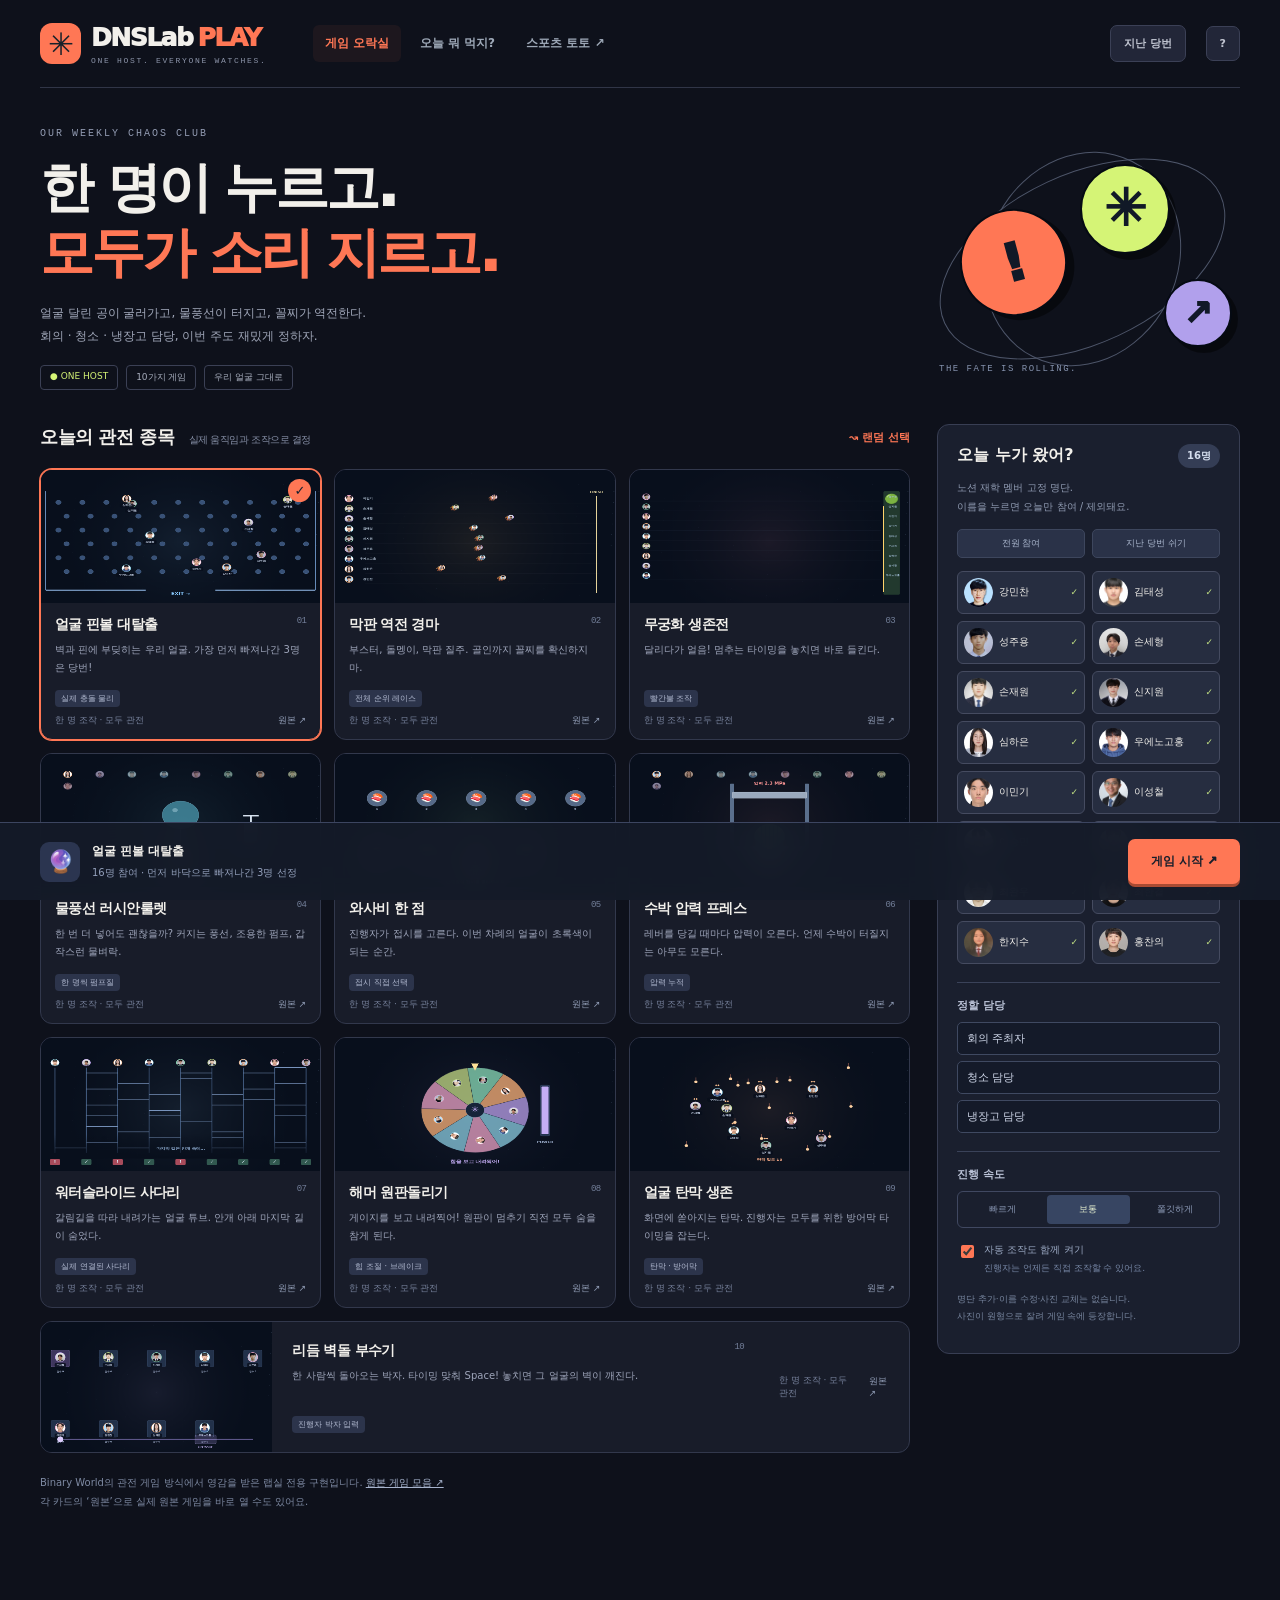
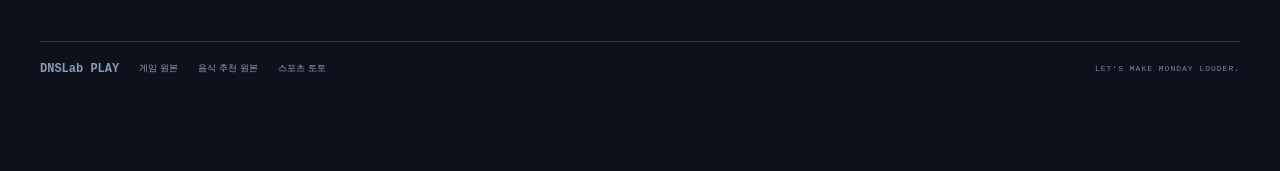
==== commit 9677d6bb: "Build shared arcade hub with enrolled-member portraits and food picker" ====
--- a/docs/index.html
+++ b/docs/index.html
@@ -1,21 +1,13 @@
-<!doctype html><html lang="ko"><head>
-<meta charset="utf-8"><meta name="viewport" content="width=device-width,initial-scale=1"><meta name="theme-color" content="#0b1014"><meta name="description" content="축구·농구·야구 승무패, 핸디캡, 언더오버. 무료 포인트로 즐기는 가상 스포츠 토토."><title>LAB TOTO · 가상 스포츠 토토</title><link rel="stylesheet" href="styles.css"><script src="app.js" defer></script>
-</head><body><div class="shell">
-<div class="utility"><span>VIRTUAL SPORTS / PRIVATE LEAGUE</span><span>가상 경기 · 무료 포인트 전용</span></div>
-<header><a class="brand" href="./"><span class="brand-mark">L↗</span><div>LAB<span>TOTO</span><small>VIRTUAL SPORTSBOOK</small></div></a><nav><button data-view="sports" class="active">스포츠</button><button data-view="tickets">베팅 내역 <b id="ticketCount">0</b></button><button data-view="ranking">랩실 리그</button></nav><div class="header-actions"><button class="wallet" id="walletBtn"><small id="walletName">나의 포인트</small><strong id="walletBalance">10,000 P</strong></button><button class="small-btn" id="rosterBtn">선수 관리</button><button class="small-btn" id="helpBtn" aria-label="이용 안내">?</button></div></header>
-<div class="ticker"><span class="dot">● VIRTUAL</span><span>승무패 · 핸디캡 · 언더오버</span><span id="phaseLabel">베팅 접수 중</span><time id="clock"></time></div>
-<section class="hero"><div><p class="eyebrow"><span>BETTING OPEN</span> ROUND <b id="roundNum">01</b></p><h1>찍어. 걸어.<br><em>경기로 증명해.</em></h1><p class="hero-copy">축구, 농구, 야구. 승무패부터 언더오버까지.<br>배당을 고르고, 경기를 보고, 적중을 확인해.</p><div class="hero-tags"><span>6경기 동시 중계</span><span>단폴 / 최대 6폴더</span><span>얼굴 사진 · 랩실 리그</span></div></div><div class="featured" id="featured"></div></section>
-<div class="player-strip"><div class="strip-label">BET AS <small>누구의 베팅?</small></div><div id="playerChips" class="player-chips"></div><button class="small-btn" id="addPlayerBtn">+ 참가자</button></div>
-<main class="layout"><section class="content">
-<section id="sportsView"><div class="section-title"><div><h2>오늘의 매치</h2><span id="matchCount">6개 경기 / 베팅 가능</span></div><div class="filters" id="filters"><button data-filter="all" class="active">전체</button><button data-filter="football">⚽ 축구</button><button data-filter="basketball">🏀 농구</button><button data-filter="baseball">⚾ 야구</button></div></div><div class="matches" id="matches"></div><p class="footnote">모든 팀·경기·배당은 이 게임 안의 가상 데이터입니다. 실제 스포츠 결과를 사용하지 않습니다.</p></section>
-<section id="ticketsView" hidden><div class="section-title"><div><h2>베팅 내역</h2><span>참가자별 접수 / 정산 기록</span></div><button class="small-btn" id="allTicketsBtn">전체 참가자 보기</button></div><div id="ticketsList"></div></section>
-<section id="rankingView" hidden><div class="section-title"><div><h2>랩실 리그</h2><span>이번 라운드 순이익으로 순위 결정</span></div><button class="small-btn" id="editRosterBtn">명단 관리</button></div><div class="duty-panel" id="duties"></div><div id="rankings"></div><p class="footnote">이번 판에서 베팅한 참가자만 집계합니다. 3명 이상이면 하위 3명이 담당을 맡아요. 동률 순위는 무작위로 정합니다. 무료 포인트 충전은 순이익에 영향을 주지 않습니다.</p></section>
-</section><aside><section class="slip"><div class="slip-top"><span>BET SLIP</span><b id="slipCount">0</b></div><h2 id="slipOwner">나의 베팅 슬립</h2><div id="slipPicks"></div><label class="stake-label" for="stake">베팅 포인트 <span>가상 P</span></label><input id="stake" type="number" value="100" min="10" max="100000" step="10" inputmode="numeric"><div class="stake-chips"><button data-stake="100">100</button><button data-stake="500">500</button><button data-stake="1000">1,000</button><button id="maxStake">MAX</button></div><div class="totals"><p><span>조합 배당</span><strong id="slipOdds">—</strong></p><p><span>예상 적중 포인트</span><strong id="slipReturn">0 P</strong></p></div><button class="primary" id="placeBet" disabled>베팅 등록</button><p id="slipHint" class="slip-hint">경기의 배당 버튼을 눌러 담아주세요.</p><div class="slip-links"><button id="clearSlip">선택 비우기</button><button id="refillBtn">+ 무료 10,000P</button></div></section>
-<section class="control-panel"><div class="panel-caption">HOST CONTROL</div><h3>다 같이 걸었으면, 킥오프.</h3><p>경기 시작 시 베팅이 마감돼요.<br>마지막 휘슬 후 티켓을 정산합니다.</p><div class="duration" id="duration"><button data-duration="20">20초</button><button data-duration="40" class="active">40초</button><button data-duration="60">60초</button></div><button class="start-btn" id="startMatches" disabled>▶ 6경기 동시 시작</button><button class="auto-btn" id="autoPicks">↝ 모두에게 랜덤 단폴 100P</button><button class="auto-btn" id="nextRound" hidden>↻ 다음 라운드 열기</button></section>
-<section class="mini-stats"><span>접수된 티켓 <b id="openTickets">0</b></span><span>베팅 참가자 <b id="bettorCount">0</b></span><span>총 베팅 포인트 <b id="totalStake">0 P</b></span></section></aside></main>
-<footer><strong>LABTOTO</strong><span>FREE POINTS. REAL REACTIONS.</span><button id="footerHelp">이용 안내</button></footer></div>
-<section class="broadcast" id="broadcast" hidden><div class="broadcast-top"><div><span class="dot">● LIVE BROADCAST</span><h2 id="liveTitle">VIRTUAL LEAGUE</h2></div><div class="broadcast-buttons"><button id="soundBtn">소리 켜기</button><button id="pauseBtn">Ⅱ 멈춤</button><button id="fullscreenBtn">⛶ 전체화면</button><button id="abortBtn">경기 취소</button></div></div><div class="live-score"><div id="homeTeam"></div><div class="score-center"><span id="liveMinute">KICKOFF</span><strong id="liveScore">0 : 0</strong><small id="liveSport">축구</small></div><div id="awayTeam"></div></div><div class="canvas-wrap"><canvas id="pitch" aria-label="가상 경기 실시간 중계"></canvas><div class="live-call" id="liveCall" aria-live="polite">곧 시작합니다.</div><div class="pause-overlay" id="pauseOverlay" hidden>일시정지</div></div><div class="live-rail" id="liveRail"></div><div class="live-footer"><span id="liveTicketStatus">티켓 확인 중</span><button id="cheerBtn">✳ 응원! <small>SPACE</small></button></div><div class="live-progress"><i id="liveProgress"></i></div></section>
-<div class="modal" id="rosterModal" role="dialog" aria-modal="true" aria-labelledby="rosterHeading" hidden><div class="modal-card"><div class="modal-top"><div><span class="panel-caption">PLAYER MANAGEMENT</span><h2 id="rosterHeading">우리 랩실 라인업</h2></div><button class="close" data-close="rosterModal" aria-label="닫기">×</button></div><p class="modal-copy">이름을 추가하면 각자 지갑으로 베팅할 수 있어요. 최대 30명.</p><textarea id="names" placeholder="김연구, 이실험, 박논문&#10;줄바꿈 또는 쉼표로 구분"></textarea><div class="roster-actions"><button class="primary" id="addPlayers">+ 이름 추가</button><button class="small-btn" id="demoPlayers">15명 맛보기</button><button class="small-btn" id="bulkPhotoBtn">이름.jpg 사진 일괄 등록</button></div><div class="roster-list" id="rosterList"></div><p class="footnote">얼굴을 눌러 사진을 붙여주세요. 이름을 누르면 오늘 참여 / 제외를 바꿉니다. 베팅한 사람은 정산까지 삭제하거나 제외할 수 없어요.</p><div class="duty-settings"><h3>하위 3명 담당</h3><input id="duty0" value="회의 주최자" aria-label="첫 번째 담당" maxlength="24"><input id="duty1" value="청소 담당" aria-label="두 번째 담당" maxlength="24"><input id="duty2" value="냉장고 담당" aria-label="세 번째 담당" maxlength="24"></div></div></div>
-<div class="modal" id="summaryModal" role="dialog" aria-modal="true" aria-labelledby="summaryHeading" hidden><div class="modal-card wide"><div class="modal-top"><div><span class="panel-caption">FULL TIME / SETTLEMENT</span><h2 id="summaryHeading">휘슬 끝. 정산 시작.</h2></div><button class="close" data-close="summaryModal" aria-label="닫기">×</button></div><div id="summaryScores"></div><div id="summaryTickets"></div><div id="summaryDuties"></div><div class="summary-actions"><button class="small-btn" id="copyResults">결과 복사</button><button class="primary" id="summaryNext">다음 라운드 ↗</button></div></div></div>
-<div class="modal" id="helpModal" role="dialog" aria-modal="true" aria-labelledby="helpHeading" hidden><div class="modal-card"><div class="modal-top"><h2 id="helpHeading">이렇게 걸면 됩니다.</h2><button class="close" data-close="helpModal" aria-label="닫기">×</button></div><div class="help-copy"><p><b>1. 참가자</b> — 혼자라면 ‘나’로 바로 시작하세요. 랩실에서는 명단과 사진을 추가하고 베팅할 사람을 상단에서 선택하세요. 각자 10,000P로 시작합니다.</p><p><b>2. 배당 선택</b> — 승무패 / 승패, 핸디캡, 언더오버 중 고르세요. 한 경기에서는 한 예측만 담을 수 있고, 서로 다른 경기를 묶으면 조합 배당이 곱해집니다. 티켓의 모든 예측을 맞혀야 적중합니다.</p><p><b>3. 베팅 등록</b> — 등록 순간 포인트가 차감됩니다. 경기 시작 전에는 티켓을 취소하고 돌려받을 수 있어요. 모두에게 랜덤 단폴을 넣는 기능도 있습니다.</p><p><b>4. 중계와 정산</b> — 주최자가 6경기를 동시에 시작합니다. 마지막에 티켓별 적중 포인트를 정산합니다. 다른 탭으로 이동하면 자동 일시정지됩니다. 새로고침하면 진행 중인 라운드의 티켓을 모두 취소하고 포인트를 반환합니다.</p><p><b>핸디캡</b> — 표시된 홈팀 점수에 핸디캡을 더해 비교합니다. 예: 홈 -1.5는 홈팀이 2점 이상 차이로 이겨야 적중합니다.</p><p><b>언더 / 오버</b> — 양 팀 합계 점수가 기준보다 낮으면 언더, 높으면 오버입니다. 모든 기준은 0.5 단위라 무효 정산이 없습니다.</p><p><b>랩실 리그</b> — 이번 라운드 순이익으로 순위를 정합니다. 베팅한 참가자가 3명 이상이면 하위 세 명에게 담당을 배정해요. 동점은 무작위로 결정하며 포인트 충전은 순이익에 포함되지 않습니다.</p><p>모든 경기는 가상 시뮬레이션입니다. 포인트는 무료이며 현금 가치가 없습니다. 명단·사진·지갑·티켓은 현재 브라우저에만 저장됩니다. 한 화면에서 함께 플레이하는 방식이며 다른 휴대폰과 기록이 연결되지는 않습니다.</p></div></div></div>
-<input type="file" id="photoFile" accept="image/*" hidden><input type="file" id="bulkPhotos" accept="image/*" multiple hidden><div class="toast" id="toast" role="status" hidden></div></body></html>
+<!doctype html><html lang="ko"><head><meta charset="utf-8"><meta name="viewport" content="width=device-width,initial-scale=1"><meta name="theme-color" content="#0e111b"><meta name="description" content="DNSLab의 단체 관전 미니게임. 얼굴 핀볼, 경마, 무궁화, 물풍선, 음식 추천까지."><title>DNSLab PLAY · 다 같이 보는 오락실</title><link rel="stylesheet" href="arcade.css"><script src="members.js" defer></script><script src="arcade.js" defer></script></head><body>
+<div class="wrap" id="hub"><header><a class="brand" href="./"><b>✳</b><div>DNSLab<span>PLAY</span><small>ONE HOST. EVERYONE WATCHES.</small></div></a><nav><button data-tab="games" class="active">게임 오락실</button><button data-tab="food">오늘 뭐 먹지?</button><a href="sports/">스포츠 토토 ↗</a></nav><button class="secondary" id="historyBtn">지난 당번</button><button class="secondary" id="helpBtn" aria-label="사용 안내">?</button></header>
+<section class="hero"><div><p class="eyebrow">OUR WEEKLY CHAOS CLUB</p><h1>한 명이 누르고.<br><em>모두가 소리 지르고.</em></h1><p class="hero-copy">얼굴 달린 공이 굴러가고, 물풍선이 터지고, 꼴찌가 역전한다.<br>회의 · 청소 · 냉장고 담당, 이번 주도 재밌게 정하자.</p><div class="hero-tags"><span>● ONE HOST</span><span>10가지 게임</span><span>우리 얼굴 그대로</span></div></div><div class="hero-art" aria-hidden="true"><span class="orbit"></span><span class="orbit second"></span><span class="ball orange">!</span><span class="ball lime">✳</span><span class="ball purple">↗</span><b>THE FATE IS ROLLING.</b></div></section>
+<main class="layout"><section class="main-content"><section id="gamesTab"><div class="section-head"><h2>오늘의 관전 종목 <span>실제 움직임과 조작으로 결정</span></h2><button class="text-btn" id="randomGame">↝ 랜덤 선택</button></div><div class="games" id="gameGrid"></div><p class="source-note">Binary World의 관전 게임 방식에서 영감을 받은 랩실 전용 구현입니다. <a href="https://game.binaryworld.kr/" target="_blank" rel="noopener">원본 게임 모음 ↗</a><br>각 카드의 ‘원본’으로 실제 원본 게임을 바로 열 수도 있어요.</p></section>
+<section id="foodTab" hidden><div class="section-head"><h2>오늘 뭐 먹지? <span>결정 장애는 여기까지</span></h2><a class="text-btn" href="https://food.binaryworld.kr/" target="_blank" rel="noopener">Binary World 원본 ↗</a></div><div class="food-banner"><span>🍜</span><div><h3>점심 회의, 3초 만에 끝.</h3><p>카테고리를 고르거나 후보를 직접 넣고 돌려요.</p></div></div><div class="food-categories" id="foodCategories"></div><div class="food-slot"><div id="foodEmoji">🍽️</div><strong id="foodName">오늘의 메뉴를 골라볼까요?</strong><span id="foodSub">점심 · 회식 · 술안주까지</span></div><div class="food-actions"><button class="primary" id="pickFood">✳ 메뉴 돌리기</button><button class="secondary" id="pickLunch">점심 랜덤</button><button class="secondary" id="pickDinner">회식 메뉴</button></div><details class="custom-food"><summary>우리 후보로 직접 뽑기</summary><label for="foodInput">쉼표 또는 줄바꿈으로 후보를 넣어주세요.</label><textarea id="foodInput" placeholder="학교 앞 짬뽕, 학식, 순대국, 쌀국수"></textarea><button class="secondary" id="pickCustomFood">이 후보로 뽑기 ↗</button></details></section></section>
+<aside><section class="roster"><div class="roster-head"><h2>오늘 누가 왔어?</h2><b id="participantCount">16명</b></div><p>노션 재학 멤버 고정 명단.<br>이름을 누르면 오늘만 참여 / 제외돼요.</p><div class="roster-tools"><button id="allOn">전원 참여</button><button id="restorePrevious">지난 당번 쉬기</button></div><div class="members" id="members"></div><div class="divider"><label>정할 담당</label><input id="duty0" value="회의 주최자" maxlength="24" aria-label="첫 번째 담당"><input id="duty1" value="청소 담당" maxlength="24" aria-label="두 번째 담당"><input id="duty2" value="냉장고 담당" maxlength="24" aria-label="세 번째 담당"></div><div class="divider"><label>진행 속도</label><div class="speed" id="speed"><button data-speed="fast">빠르게</button><button data-speed="normal" class="active">보통</button><button data-speed="slow">쫄깃하게</button></div><label class="checkbox"><input type="checkbox" id="autoControl" checked><span>자동 조작도 함께 켜기<br><small>진행자는 언제든 직접 조작할 수 있어요.</small></span></label></div><p class="roster-note">명단 추가·이름 수정·사진 교체는 없습니다.<br>사진이 원형으로 잘려 게임 속에 등장합니다.</p></section></aside></main>
+<footer><strong>DNSLab PLAY</strong><a href="https://game.binaryworld.kr/" target="_blank" rel="noopener">게임 원본</a><a href="https://food.binaryworld.kr/" target="_blank" rel="noopener">음식 추천 원본</a><a href="sports/">스포츠 토토</a><span>LET'S MAKE MONDAY LOUDER.</span></footer></div>
+<div class="launch" id="launch"><div><span id="launchIcon">🔮</span><div><strong id="launchTitle">얼굴 핀볼 대탈출</strong><small id="launchHint">공들이 실제로 부딪히고 굴러갑니다.</small></div></div><button class="primary" id="startBtn">게임 시작 ↗</button></div>
+<section class="stage" id="stage" hidden><header class="stage-header"><div><small>DNSLab PLAY / LIVE</small><h2 id="stageTitle"></h2></div><div><button class="secondary" id="soundBtn">소리 켜기</button><button class="secondary" id="pauseBtn">Ⅱ 멈춤</button><button class="secondary" id="fullBtn">⛶ 전체화면</button><button class="secondary" id="exitBtn">나가기</button></div></header><div class="arena-wrap"><canvas id="arena" aria-label="미니게임 실시간 화면"></canvas><div class="game-caption"><small id="gameRound"></small><strong id="announcement" aria-live="polite"></strong><span id="gameHint"></span></div><div class="pause-cover" id="pauseCover" hidden>잠깐 쉬는 중</div></div><div class="stage-footer"><div class="slots" id="dutySlots"></div><button class="action-btn" id="actionBtn">✳ 액션 <small>SPACE</small></button><button class="secondary" id="autoBtn">자동 ON</button></div></section>
+<div class="modal" id="resultModal" role="dialog" aria-modal="true" aria-labelledby="resultHeading" hidden><div class="modal-card"><small class="eyebrow">THE FATE IS DECIDED</small><h2 id="resultHeading">이번 주, 잘 부탁해!</h2><p id="resultMeta"></p><div id="resultRows"></div><div class="modal-actions"><button class="secondary" id="copyResult">결과 복사</button><button class="secondary" id="backHome">게임 고르기</button><button class="primary" id="againBtn">한 판 더 ↗</button></div></div></div>
+<div class="modal" id="historyModal" role="dialog" aria-modal="true" aria-labelledby="historyHeading" hidden><div class="modal-card"><div class="modal-top"><h2 id="historyHeading">지난 판의 당번</h2><button class="close" data-close="historyModal" aria-label="닫기">×</button></div><div id="historyList"></div></div></div>
+<div class="modal" id="helpModal" role="dialog" aria-modal="true" aria-labelledby="helpHeading" hidden><div class="modal-card"><div class="modal-top"><h2 id="helpHeading">한 명만 키보드 잡으세요.</h2><button class="close" data-close="helpModal" aria-label="닫기">×</button></div><div class="help-copy"><p>명단에서 결석자를 제외하고 게임을 고르세요. 3명 이상이면 시작됩니다. 한 판에서 서로 다른 담당자 3명을 정합니다.</p><p><b>진행자는 Space 또는 액션 버튼으로 조작합니다.</b> 핀볼은 테이블 흔들기, 경마는 트랙 이벤트, 무궁화는 빨간불, 물풍선은 펌프질, 와사비는 접시 선택, 프레스는 레버, 사다리는 출발, 원판은 내려찍기, 탄막은 방어막, 리듬은 박자 입력입니다.</p><p>자동 조작을 켜면 직접 누르지 않아도 끝까지 진행됩니다. 언제든 직접 눌러 개입할 수 있어요. P로 일시정지, 다른 탭으로 이동하면 자동 일시정지됩니다.</p><p>선정 방식은 게임마다 다릅니다. 핀볼은 먼저 빠져나간 3명, 경마는 마지막 3명, 생존 게임은 먼저 탈락한 3명, 리듬은 점수가 낮은 3명입니다. 게임 결과를 미리 정해두고 재생하지 않습니다. 진행자의 조작과 실제 시뮬레이션으로 결과가 정해집니다.</p><p>재학 명단과 사진은 미리 포함돼 있습니다. 참여 여부와 담당 이름, 결과 기록은 이 브라우저에 저장됩니다. Binary World 원본 게임은 외부 사이트로 열리며, 랩실 명단이 자동으로 전달되지는 않습니다.</p></div></div></div>
+<div class="toast" id="toast" role="status" hidden></div></body></html>
--- a/docs/arcade.css
+++ b/docs/arcade.css
@@ -0,0 +1,4 @@
+:root{--bg:#0e111b;--panel:#181c29;--line:#303547;--text:#f2f0eb;--muted:#9da3b4;--orange:#ff7755;--lime:#d5f476;--purple:#b1a0ec;--font:'Malgun Gothic','Apple SD Gothic Neo',system-ui,sans-serif}*{box-sizing:border-box}body{margin:0;background:var(--bg);color:var(--text);font:14px var(--font)}button,input,textarea{font:inherit}button{cursor:pointer;color:inherit;border:0;touch-action:manipulation}button:disabled{opacity:.4;cursor:not-allowed}button:focus-visible,a:focus-visible,input:focus-visible{outline:3px solid var(--orange);outline-offset:3px}[hidden]{display:none!important}a{color:inherit}button,input,textarea{-webkit-tap-highlight-color:transparent}.wrap{max-width:1480px;margin:auto;padding:0 40px}header{display:flex;align-items:center;gap:20px;min-height:88px;border-bottom:1px solid var(--line)}.brand{display:flex;align-items:center;gap:10px;text-decoration:none;font:950 25px var(--font);letter-spacing:-1.5px}.brand>b{background:var(--orange);color:#18212a;width:41px;height:41px;display:grid;place-items:center;border-radius:12px;font-size:31px}.brand div>span{color:var(--orange);margin-left:5px}.brand small{display:block;font:8px monospace;letter-spacing:1.7px;color:#8d95aa;margin-top:4px}nav{display:flex;gap:7px;flex:1;margin-left:26px;align-items:center}nav button,nav a{background:none;text-decoration:none;padding:10px 12px;color:#9da8b7;font-size:12px;font-weight:800;white-space:nowrap}nav button.active{color:var(--orange);background:#ff775510;border-radius:6px}.secondary{background:#222638;border:1px solid #3b4056;border-radius:7px;color:#c0c4d0;padding:10px 13px;font-size:11px;font-weight:700}.secondary:hover{background:#30374c}.hero{display:flex;justify-content:space-between;align-items:center;gap:35px;padding:40px 0 34px}.eyebrow{font:10px monospace;letter-spacing:2px;color:#929bb2;margin:0}.hero h1{margin:17px 0;font-size:clamp(35px,4.2vw,61px);line-height:1.2;letter-spacing:-3px;font-weight:950}.hero h1 em{color:var(--orange);font-style:normal}.hero-copy{font-size:12px;color:#a0a7b9;line-height:1.9}.hero-tags{display:flex;gap:8px;flex-wrap:wrap;margin-top:17px}.hero-tags span{font-size:9px;padding:5px 9px;border:1px solid #3b4055;border-radius:4px;color:#aab0c0}.hero-tags span:first-child{color:var(--lime)}.hero-art{width:315px;height:230px;position:relative;flex-shrink:0;overflow:hidden}.orbit{position:absolute;inset:30px 5px;border:1px solid #4d5569;border-radius:50%;transform:rotate(-25deg)}.orbit.second{inset:5px 62px;transform:rotate(27deg)}.ball{position:absolute;display:grid;place-items:center;border:2px solid #050a13;border-radius:50%;font-weight:950;color:#111927;box-shadow:6px 6px 0 #0007}.ball.orange{background:var(--orange);width:107px;height:107px;left:35px;top:65px;font-size:52px;transform:rotate(-15deg)}.ball.lime{background:var(--lime);width:90px;height:90px;left:155px;top:20px;font-size:51px}.ball.purple{background:var(--purple);width:68px;height:68px;right:8px;bottom:27px;font-size:35px}.hero-art>b{position:absolute;bottom:0;left:14px;font:9px monospace;letter-spacing:1.5px;color:#8693ae}.layout{display:grid;grid-template-columns:minmax(0,1fr) 303px;gap:27px;padding-bottom:110px}.main-content{min-width:0}.section-head{display:flex;justify-content:space-between;align-items:center;gap:14px;margin:0 0 18px}.section-head h2{font-size:18px;letter-spacing:-.5px;margin:0}.section-head h2 span{font-size:10px;font-weight:400;color:#8790a7;margin-left:9px}.text-btn{border:0;background:none;text-decoration:none;color:var(--orange);font-size:11px;font-weight:800;padding:6px 0}.games{display:grid;grid-template-columns:repeat(3,minmax(0,1fr));gap:13px}.game-card{background:var(--panel);border:1px solid #32384c;border-radius:12px;overflow:hidden;position:relative;transition:transform .15s,border-color .15s}.game-card.selected{border-color:var(--orange);box-shadow:0 0 0 1px var(--orange)}.game-card:hover{transform:translateY(-3px)}.game-choose{padding:0;border:0;background:none;text-align:left;width:100%;display:block}.game-card canvas{width:100%;height:133px;display:block;background:#111729}.game-text{padding:13px 14px 10px}.game-text h3{display:flex;justify-content:space-between;margin:0;font-size:14px;letter-spacing:-.6px;font-weight:900}.game-text h3 small{font:9px monospace;color:#727e98}.game-text p{font-size:10px;color:#9fa6bb;line-height:1.8;min-height:37px;margin:7px 0 10px}.game-tag{font-size:8px;color:#b1b9d0;background:#2c344b;border-radius:4px;padding:4px 6px}.game-links{display:flex;justify-content:space-between;gap:10px;padding:0 14px 12px;font-size:9px;color:#77829c}.game-links a{color:#919db6;text-decoration:none}.game-links a:hover{color:var(--orange)}.selected-badge{display:none;position:absolute;top:9px;right:9px;pointer-events:none;background:var(--orange);color:#172031;width:23px;height:23px;line-height:23px;text-align:center;font-size:13px;font-weight:900;border-radius:50%}.selected .selected-badge{display:block}.game-card:last-child{grid-column:span 3;display:grid;grid-template-columns:1fr 145px}.game-card:last-child .game-choose{display:grid;grid-template-columns:32% 1fr}.game-card:last-child canvas{height:130px}.game-card:last-child .game-text{padding:20px}.game-card:last-child .game-links{align-items:center;padding:15px}.source-note{font-size:10px;line-height:1.9;color:#7e8aa3;margin:20px 0}.source-note a{color:#a7b4ce}aside{align-self:start;position:sticky;top:18px}.roster{border:1px solid #383e53;background:#1a1f2e;border-radius:12px;padding:19px}.roster-head{display:flex;justify-content:space-between;align-items:center}.roster-head h2{font-size:16px;margin:0}.roster-head b{background:#343d55;color:#d4dded;border-radius:30px;padding:5px 9px;font-size:10px}.roster>p{font-size:10px;color:#919cb3;line-height:1.9}.roster-tools{display:flex;gap:7px;margin:13px 0}.roster-tools button{flex:1;padding:7px;background:#2a3248;border:1px solid #3d465d;border-radius:5px;color:#aab6cd;font-size:9px}.members{display:grid;grid-template-columns:repeat(2,minmax(0,1fr));gap:7px}.member{display:flex;align-items:center;gap:6px;text-align:left;padding:6px;border:1px solid #454b60;border-radius:6px;background:#262d40;min-width:0}.member.off{opacity:.4;background:transparent}.portrait{width:29px;height:29px;border-radius:50%;object-fit:cover;object-position:center;flex-shrink:0;background:#3e4861}.member span{font-size:10px;overflow:hidden;white-space:nowrap;text-overflow:ellipsis}.member .check{margin-left:auto;font-size:9px;color:#bddc80;flex-shrink:0}.divider{border-top:1px solid #3a4259;margin-top:18px;padding-top:15px}.divider>label{display:block;font-size:11px;font-weight:800;color:#bbc3d7;margin:0 0 9px}.divider>input{display:block;background:#141a29;color:#d0d8ea;border:1px solid #3f4961;border-radius:5px;padding:9px;width:100%;margin-top:6px;font-size:11px}.speed{display:flex;gap:4px;border:1px solid #404861;padding:3px;border-radius:6px}.speed button{flex:1;padding:8px 3px;background:none;color:#8d9bb8;font-size:9px;border-radius:4px}.speed button.active{background:#374562;color:#e3edcf}.divider .checkbox{font-weight:400;font-size:10px;display:flex;align-items:flex-start;gap:7px;line-height:1.8;margin-top:13px;color:#9caac4}.checkbox input{accent-color:var(--orange);margin-top:4px}.checkbox small{font-size:9px;color:#7787a6}.roster-note{font-size:9px!important;color:#78869f!important;margin-top:14px}.primary{background:var(--orange);color:#171e2b;border-radius:7px;padding:14px 23px;font-size:12px;font-weight:950;box-shadow:0 3px 0 #a84b33}.primary:hover{background:#ff9978}.launch{position:fixed;bottom:0;left:0;right:0;z-index:20;display:flex;align-items:center;justify-content:space-between;gap:20px;padding:16px max(40px,calc((100vw - 1400px)/2));background:#151b29f2;backdrop-filter:blur(15px);border-top:1px solid #3c4560}.launch>div{display:flex;align-items:center;gap:12px}.launch>div>span{display:grid;place-items:center;width:40px;height:40px;border-radius:9px;background:#2b3550;font-size:22px}.launch strong{display:block;font-size:12px}.launch small{display:block;font-size:10px;color:#93a0bb;margin-top:6px}footer{display:flex;align-items:center;gap:20px;border-top:1px solid #313b50;padding:20px 0 95px;font-size:9px;color:#7686a2}footer strong{font:900 12px monospace;color:#899ab6}footer a{text-decoration:none;color:#95a3bb}footer span{margin-left:auto;font:8px monospace;letter-spacing:1px}.stage{position:fixed;inset:0;z-index:60;background:#080f1c;display:flex;flex-direction:column;overflow:hidden}.stage-header{min-height:75px;padding:14px 24px;border-color:#293850;justify-content:space-between;flex-shrink:0}.stage-header small{font:9px monospace;letter-spacing:1.7px;color:#88a1c5}.stage-header h2{font-size:18px;margin:6px 0 0}.stage-header>div:last-child{display:flex;gap:6px}.arena-wrap{position:relative;flex:1;min-height:0;overflow:hidden}.arena-wrap canvas{width:100%;height:100%;display:block}.game-caption{position:absolute;top:20px;left:50%;transform:translateX(-50%);text-align:center;width:94%;pointer-events:none}.game-caption small{display:block;font:10px monospace;letter-spacing:2px;color:#859bbb}.game-caption strong{display:block;font-size:clamp(20px,3vw,34px);font-weight:950;margin:10px 0;text-shadow:0 3px 20px #000}.game-caption span{display:block;font-size:11px;color:#a0b5d1}.stage-footer{display:flex;align-items:center;gap:13px;border-top:1px solid #263650;padding:15px 24px;flex-shrink:0}.slots{flex:1;display:flex;gap:8px;min-width:0}.duty-slot{flex:1;min-width:0;display:flex;align-items:center;gap:9px;border:1px solid #354760;background:#101e31;padding:9px 12px;border-radius:7px}.duty-slot small{display:block;font-size:9px;color:#93a7c6;overflow:hidden;white-space:nowrap;text-overflow:ellipsis}.duty-slot strong{display:block;margin-top:4px;font-size:14px;color:#deebff;overflow:hidden;white-space:nowrap;text-overflow:ellipsis}.duty-slot.picked{border-color:#ff775578;background:#47282033}.action-btn{padding:14px 19px;background:var(--lime);color:#182810;border-radius:6px;font-size:12px;font-weight:950}.action-btn small{font:8px monospace;opacity:.5;margin-left:8px}.pause-cover{position:absolute;inset:0;background:#07101bc4;display:grid;place-items:center;font-size:35px;font-weight:950;color:var(--lime)}.modal{position:fixed;inset:0;z-index:100;display:flex;align-items:center;justify-content:center;padding:22px;overflow:auto;background:#090f1cde;backdrop-filter:blur(10px)}.modal-card{width:min(650px,100%);max-height:92vh;overflow:auto;background:#1b2233;border:1px solid #47536c;border-radius:15px;padding:30px}.modal-card h2{font-size:30px;letter-spacing:-1.3px;margin:14px 0}.modal-card>p{font-size:11px;color:#8f9fbb}.modal-top{display:flex;justify-content:space-between;align-items:center;gap:15px}.modal-top h2{font-size:23px}.close{background:#3b4963;color:#c5d4ec;width:30px;height:30px;font-size:20px;border-radius:50%;flex-shrink:0}.result-row{display:flex;align-items:center;gap:15px;padding:17px;background:#26324a;border:1px solid #445372;border-radius:9px;margin-top:9px}.result-row:first-child{background:#513122;border-color:#ba7452}.result-row .portrait{width:50px;height:50px;border:2px solid #a6bbd2}.result-row small{display:block;font-size:11px;color:#a6bbd2}.result-row strong{font-size:23px;display:block;margin-top:5px}.modal-actions{display:flex;gap:9px;margin-top:23px}.modal-actions>*{flex:1}.history-entry{background:#26324a;border:1px solid #435271;padding:15px;border-radius:7px;font-size:12px;line-height:1.9;margin-bottom:10px}.history-entry small{color:#8d9fbb;font-size:10px}.help-copy{font-size:12px;line-height:2;color:#aab8cf}.help-copy b{color:var(--lime)}.toast{position:fixed;bottom:100px;left:50%;transform:translateX(-50%);z-index:200;max-width:92vw;background:#364462;border:1px solid #7a8eac;padding:12px 20px;border-radius:8px;font-size:12px;text-align:center;color:#e0ebfa}.playing{overflow:hidden}.food-banner{display:flex;gap:20px;align-items:center;background:#2b2840;border:1px solid #524663;border-radius:12px;padding:24px}.food-banner>span{font-size:49px}.food-banner h3{font-size:24px;margin:0 0 8px;letter-spacing:-1px}.food-banner p{font-size:12px;color:#ac9fb9;margin:0}.food-categories{display:flex;gap:8px;flex-wrap:wrap;margin:20px 0}.food-categories button{border:1px solid #414d66;background:#243149;color:#adbed8;font-size:11px;padding:10px 14px;border-radius:30px}.food-categories button.active{background:#b1a0ec;color:#1e1630;border-color:#b1a0ec;font-weight:900}.food-slot{border:1px solid #514563;border-radius:15px;min-height:280px;background:radial-gradient(ellipse at 50% 35%,#78568233,transparent 70%),#201e30;display:flex;flex-direction:column;align-items:center;justify-content:center;gap:20px;padding:25px;text-align:center}.food-slot>div{font-size:77px}.food-slot strong{font-size:29px;letter-spacing:-1px}.food-slot span{font-size:12px;color:#9b8eae}.food-actions{display:flex;gap:9px;margin-top:20px}.custom-food{margin-top:22px;border:1px solid #3f4760;background:#1c2333;border-radius:9px;padding:17px;font-size:12px}.custom-food summary{cursor:pointer;color:#a9b9d4;font-weight:800}.custom-food label{display:block;margin:18px 0 9px;color:#8fa0bb;font-size:11px}.custom-food textarea{display:block;width:100%;height:90px;resize:vertical;background:#111a29;border:1px solid #465572;color:#c9d8f0;padding:12px;border-radius:6px;margin-bottom:10px}
+@media(max-width:1120px){.wrap{padding:0 27px}.layout{grid-template-columns:minmax(0,1fr) 278px;gap:20px}.games{grid-template-columns:repeat(2,minmax(0,1fr))}.game-card:last-child{grid-column:auto;display:block}.game-card:last-child .game-choose{display:block}.game-card:last-child .game-text{padding:13px 14px 10px}.game-card:last-child .game-links{padding:0 14px 12px}.game-card:last-child canvas{height:133px}.hero-art{width:270px}nav{margin-left:6px;gap:0}nav button,nav a{font-size:10px;padding:10px}.brand{font-size:21px}.launch{padding:15px 27px}}
+@media(max-width:760px){.wrap{padding:0 15px}header{flex-wrap:wrap;gap:10px;padding:16px 0 12px}.brand{font-size:22px;flex:1}.brand>b{width:34px;height:34px;font-size:27px}.brand small{font-size:6px;letter-spacing:1.2px}header>.secondary{padding:8px;font-size:10px}nav{flex-basis:100%;order:3;margin:0;border-top:1px solid #313b51;padding-top:7px}nav button,nav a{flex:1;text-align:center;font-size:10px;padding:9px 6px}.hero{padding:27px 0 25px}.hero h1{font-size:38px;letter-spacing:-2px}.hero-copy{font-size:10px}.eyebrow{font-size:8px}.hero-art{display:none}.hero-tags{gap:6px;margin-top:12px}.hero-tags span{font-size:8px;padding:5px 7px}.layout{grid-template-columns:1fr;gap:24px}.layout aside{position:static;grid-row:1}.roster{padding:16px}.roster>p{font-size:10px}.members{grid-template-columns:repeat(4,minmax(0,1fr));gap:6px}.member{flex-direction:column;gap:4px;padding:7px 3px;position:relative}.member span{font-size:9px;max-width:100%}.member .check{position:absolute;top:4px;right:5px;font-size:8px}.portrait{width:34px;height:34px}.divider{margin-top:14px;padding-top:12px}.divider>input{display:inline-block;width:calc(33.333% - 5px);padding:9px 6px;margin-right:4px;font-size:9px}.roster-note{font-size:8px!important}.section-head{gap:8px}.section-head h2{font-size:15px}.section-head h2 span{display:none}.text-btn{font-size:10px}.games{gap:10px}.game-card canvas{height:111px}.game-text{padding:11px!important}.game-text h3{font-size:11px;letter-spacing:-.3px}.game-text p{font-size:9px;min-height:48px}.game-tag{font-size:7px}.game-links{font-size:8px;padding:0 11px 10px!important}.launch{padding:13px 15px;gap:12px}.launch>div{gap:8px;min-width:0}.launch>div>span{display:none}.launch strong{font-size:11px}.launch small{font-size:9px}.primary{padding:13px 17px;font-size:11px;white-space:nowrap}.launch>div>div{min-width:0;max-width:220px}.launch small{white-space:nowrap;overflow:hidden;text-overflow:ellipsis}.stage-header{padding:12px;min-height:65px;flex-wrap:nowrap;gap:8px}.stage-header h2{font-size:13px}.stage-header small{font-size:7px}.stage-header .secondary{font-size:9px;padding:8px 7px}#fullBtn{display:none}.stage-header>div:last-child{gap:4px}.game-caption{top:15px}.game-caption small{font-size:8px}.game-caption strong{font-size:21px;margin:8px 0}.game-caption span{font-size:9px}.stage-footer{flex-wrap:wrap;padding:9px 10px;gap:8px}.slots{flex-basis:100%;gap:5px}.duty-slot{padding:8px;gap:5px}.duty-slot .portrait{width:25px;height:25px}.duty-slot strong{font-size:11px}.duty-slot small{font-size:8px}.action-btn{flex:1;padding:12px;font-size:11px}.action-btn small{font-size:7px}.stage-footer>.secondary{font-size:10px;padding:12px}.modal{padding:13px}.modal-card{padding:22px}.modal-card h2{font-size:26px}.result-row{padding:14px}.result-row strong{font-size:20px}.result-row .portrait{width:43px;height:43px}.modal-actions{gap:6px}.modal-actions .secondary{font-size:10px;padding:11px 9px}.food-banner{padding:19px;gap:13px}.food-banner h3{font-size:21px}.food-banner>span{font-size:38px}.food-banner p{font-size:10px}.food-categories{gap:6px}.food-categories button{font-size:10px;padding:9px 12px}.food-slot{min-height:240px}.food-slot strong{font-size:25px}.food-actions{flex-wrap:wrap}.food-actions>*{flex:1;white-space:nowrap}.source-note{font-size:9px}footer{gap:12px;flex-wrap:wrap;font-size:8px;padding-bottom:85px}footer span{display:none}.toast{font-size:11px;padding:10px 15px}}
+@media(prefers-reduced-motion:reduce){.game-card{transition:none}}
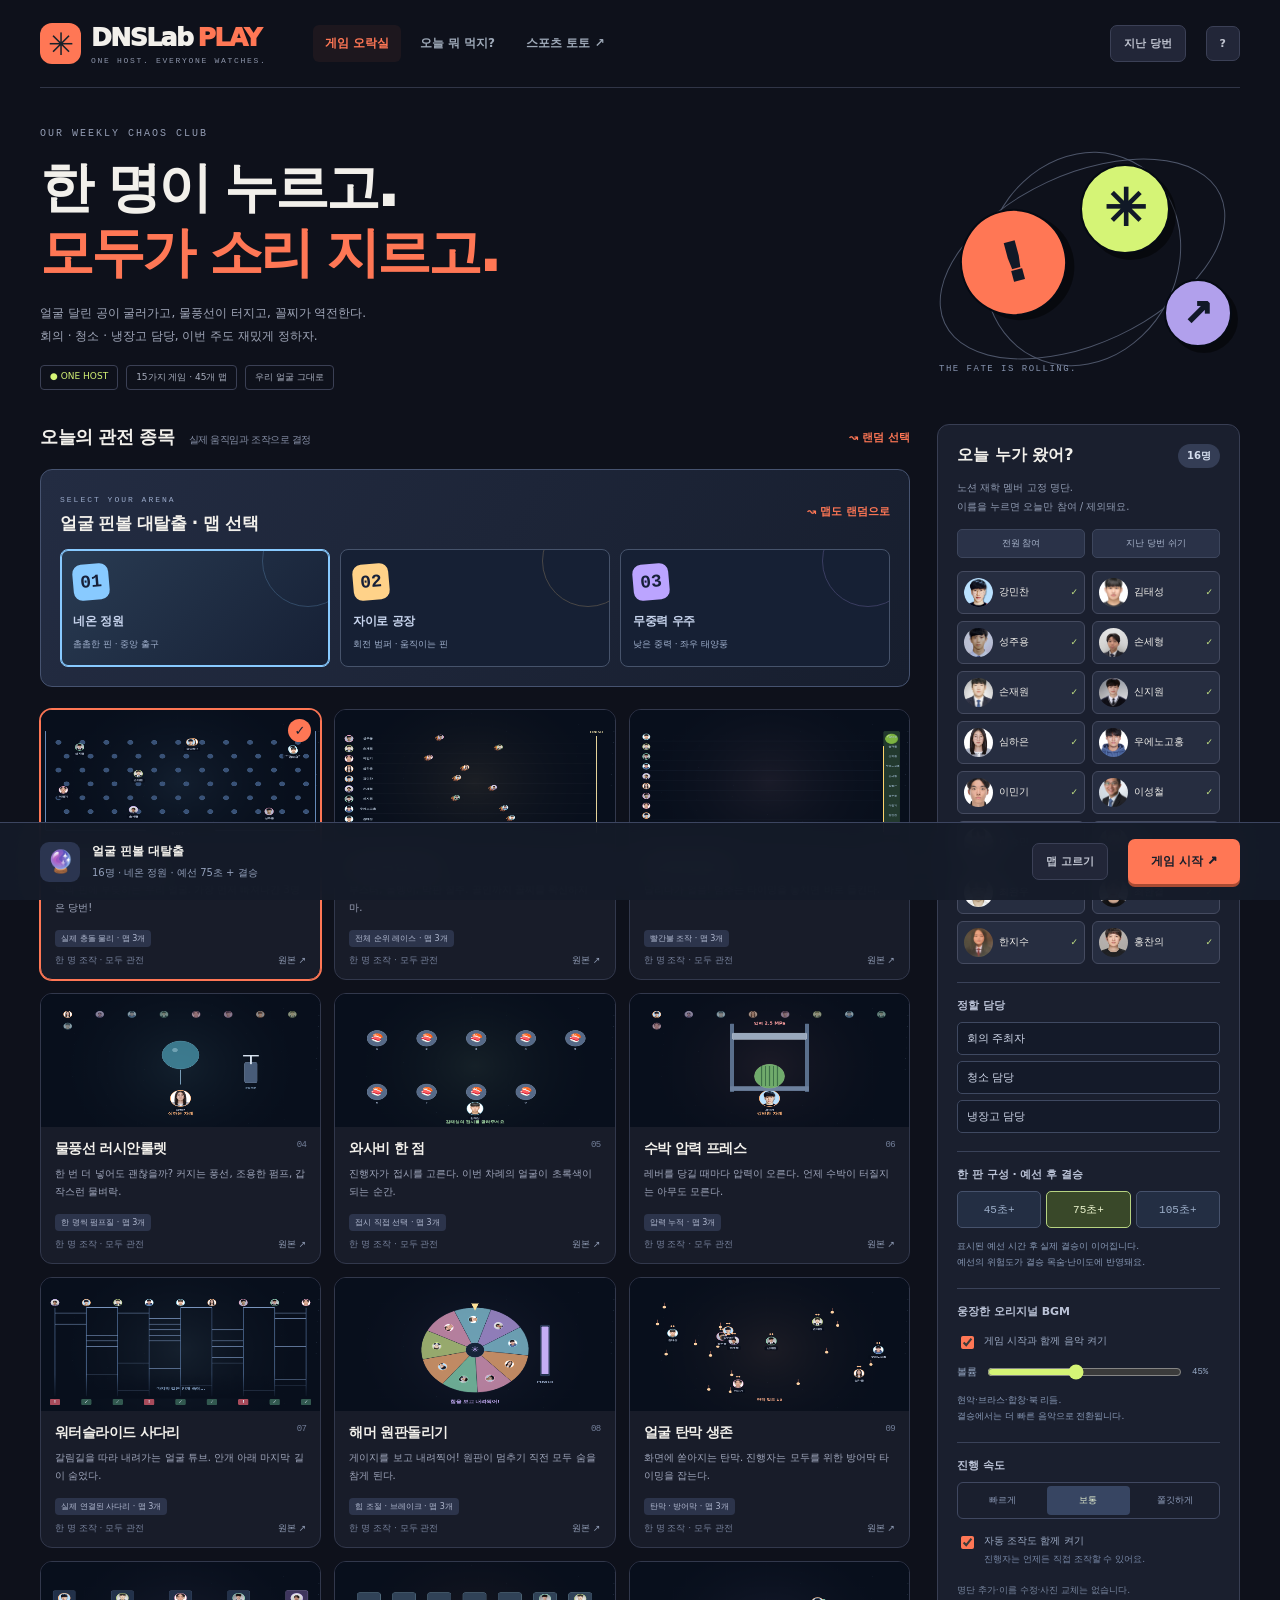
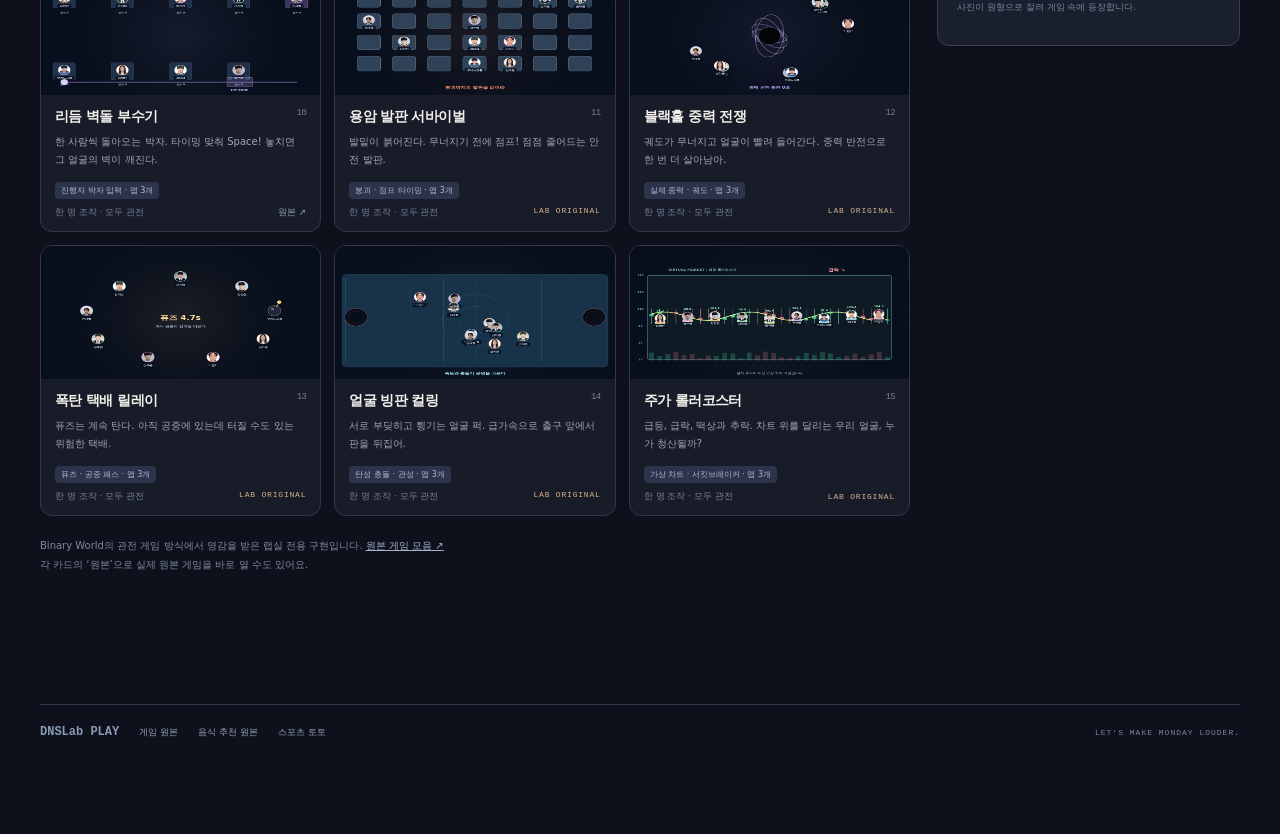
==== commit c09e8b49: "Add 45 arenas, epic music, chart coaster and persistent restaurant picker" ====
--- a/docs/index.html
+++ b/docs/index.html
@@ -1,13 +1,13 @@
-<!doctype html><html lang="ko"><head><meta charset="utf-8"><meta name="viewport" content="width=device-width,initial-scale=1"><meta name="theme-color" content="#0e111b"><meta name="description" content="DNSLab의 단체 관전 미니게임. 얼굴 핀볼, 경마, 무궁화, 물풍선, 음식 추천까지."><title>DNSLab PLAY · 다 같이 보는 오락실</title><link rel="stylesheet" href="arcade.css"><script src="members.js" defer></script><script src="arcade.js" defer></script></head><body>
+<!doctype html><html lang="ko"><head><meta charset="utf-8"><meta name="viewport" content="width=device-width,initial-scale=1"><meta name="theme-color" content="#0e111b"><meta name="description" content="DNSLab의 단체 관전 미니게임. 얼굴 핀볼, 경마, 무궁화, 물풍선, 음식 추천까지."><title>DNSLab PLAY · 다 같이 보는 오락실</title><link rel="stylesheet" href="arcade.css"><link rel="stylesheet" href="expansion.css"><script src="members.js" defer></script><script src="catalog.js" defer></script><script src="arcade.js" defer></script><script src="music.js" defer></script><script src="expansion.js" defer></script></head><body>
 <div class="wrap" id="hub"><header><a class="brand" href="./"><b>✳</b><div>DNSLab<span>PLAY</span><small>ONE HOST. EVERYONE WATCHES.</small></div></a><nav><button data-tab="games" class="active">게임 오락실</button><button data-tab="food">오늘 뭐 먹지?</button><a href="sports/">스포츠 토토 ↗</a></nav><button class="secondary" id="historyBtn">지난 당번</button><button class="secondary" id="helpBtn" aria-label="사용 안내">?</button></header>
-<section class="hero"><div><p class="eyebrow">OUR WEEKLY CHAOS CLUB</p><h1>한 명이 누르고.<br><em>모두가 소리 지르고.</em></h1><p class="hero-copy">얼굴 달린 공이 굴러가고, 물풍선이 터지고, 꼴찌가 역전한다.<br>회의 · 청소 · 냉장고 담당, 이번 주도 재밌게 정하자.</p><div class="hero-tags"><span>● ONE HOST</span><span>10가지 게임</span><span>우리 얼굴 그대로</span></div></div><div class="hero-art" aria-hidden="true"><span class="orbit"></span><span class="orbit second"></span><span class="ball orange">!</span><span class="ball lime">✳</span><span class="ball purple">↗</span><b>THE FATE IS ROLLING.</b></div></section>
-<main class="layout"><section class="main-content"><section id="gamesTab"><div class="section-head"><h2>오늘의 관전 종목 <span>실제 움직임과 조작으로 결정</span></h2><button class="text-btn" id="randomGame">↝ 랜덤 선택</button></div><div class="games" id="gameGrid"></div><p class="source-note">Binary World의 관전 게임 방식에서 영감을 받은 랩실 전용 구현입니다. <a href="https://game.binaryworld.kr/" target="_blank" rel="noopener">원본 게임 모음 ↗</a><br>각 카드의 ‘원본’으로 실제 원본 게임을 바로 열 수도 있어요.</p></section>
-<section id="foodTab" hidden><div class="section-head"><h2>오늘 뭐 먹지? <span>결정 장애는 여기까지</span></h2><a class="text-btn" href="https://food.binaryworld.kr/" target="_blank" rel="noopener">Binary World 원본 ↗</a></div><div class="food-banner"><span>🍜</span><div><h3>점심 회의, 3초 만에 끝.</h3><p>카테고리를 고르거나 후보를 직접 넣고 돌려요.</p></div></div><div class="food-categories" id="foodCategories"></div><div class="food-slot"><div id="foodEmoji">🍽️</div><strong id="foodName">오늘의 메뉴를 골라볼까요?</strong><span id="foodSub">점심 · 회식 · 술안주까지</span></div><div class="food-actions"><button class="primary" id="pickFood">✳ 메뉴 돌리기</button><button class="secondary" id="pickLunch">점심 랜덤</button><button class="secondary" id="pickDinner">회식 메뉴</button></div><details class="custom-food"><summary>우리 후보로 직접 뽑기</summary><label for="foodInput">쉼표 또는 줄바꿈으로 후보를 넣어주세요.</label><textarea id="foodInput" placeholder="학교 앞 짬뽕, 학식, 순대국, 쌀국수"></textarea><button class="secondary" id="pickCustomFood">이 후보로 뽑기 ↗</button></details></section></section>
-<aside><section class="roster"><div class="roster-head"><h2>오늘 누가 왔어?</h2><b id="participantCount">16명</b></div><p>노션 재학 멤버 고정 명단.<br>이름을 누르면 오늘만 참여 / 제외돼요.</p><div class="roster-tools"><button id="allOn">전원 참여</button><button id="restorePrevious">지난 당번 쉬기</button></div><div class="members" id="members"></div><div class="divider"><label>정할 담당</label><input id="duty0" value="회의 주최자" maxlength="24" aria-label="첫 번째 담당"><input id="duty1" value="청소 담당" maxlength="24" aria-label="두 번째 담당"><input id="duty2" value="냉장고 담당" maxlength="24" aria-label="세 번째 담당"></div><div class="divider"><label>진행 속도</label><div class="speed" id="speed"><button data-speed="fast">빠르게</button><button data-speed="normal" class="active">보통</button><button data-speed="slow">쫄깃하게</button></div><label class="checkbox"><input type="checkbox" id="autoControl" checked><span>자동 조작도 함께 켜기<br><small>진행자는 언제든 직접 조작할 수 있어요.</small></span></label></div><p class="roster-note">명단 추가·이름 수정·사진 교체는 없습니다.<br>사진이 원형으로 잘려 게임 속에 등장합니다.</p></section></aside></main>
+<section class="hero"><div><p class="eyebrow">OUR WEEKLY CHAOS CLUB</p><h1>한 명이 누르고.<br><em>모두가 소리 지르고.</em></h1><p class="hero-copy">얼굴 달린 공이 굴러가고, 물풍선이 터지고, 꼴찌가 역전한다.<br>회의 · 청소 · 냉장고 담당, 이번 주도 재밌게 정하자.</p><div class="hero-tags"><span>● ONE HOST</span><span>15가지 게임 · 45개 맵</span><span>우리 얼굴 그대로</span></div></div><div class="hero-art" aria-hidden="true"><span class="orbit"></span><span class="orbit second"></span><span class="ball orange">!</span><span class="ball lime">✳</span><span class="ball purple">↗</span><b>THE FATE IS ROLLING.</b></div></section>
+<main class="layout"><section class="main-content"><section id="gamesTab"><div class="section-head"><h2>오늘의 관전 종목 <span>실제 움직임과 조작으로 결정</span></h2><button class="text-btn" id="randomGame">↝ 랜덤 선택</button></div><section class="map-picker" id="mapPicker"><div class="map-picker-heading"><div><small>SELECT YOUR ARENA</small><h3 id="mapHeading">오늘의 맵</h3></div><button class="text-btn" id="randomMap">↝ 맵도 랜덤으로</button></div><div class="map-options" id="mapOptions"></div></section><div class="games" id="gameGrid"></div><p class="source-note">Binary World의 관전 게임 방식에서 영감을 받은 랩실 전용 구현입니다. <a href="https://game.binaryworld.kr/" target="_blank" rel="noopener">원본 게임 모음 ↗</a><br>각 카드의 ‘원본’으로 실제 원본 게임을 바로 열 수도 있어요.</p></section>
+<section id="foodTab" hidden><div class="section-head"><h2>오늘 뭐 먹지? <span>결정 장애는 여기까지</span></h2><a class="text-btn" href="https://food.binaryworld.kr/" target="_blank" rel="noopener">Binary World 원본 ↗</a></div><div class="food-banner"><span>🍜</span><div><h3>점심 회의, 3초 만에 끝.</h3><p>카테고리를 고르거나 후보를 직접 넣고 돌려요.</p></div></div><div class="food-categories" id="foodCategories"></div><div class="food-slot"><div id="foodEmoji">🍽️</div><strong id="foodName">오늘의 메뉴를 골라볼까요?</strong><span id="foodSub">점심 · 회식 · 술안주까지</span></div><div class="food-actions"><button class="primary" id="pickFood">✳ 메뉴 돌리기</button><button class="secondary" id="pickLunch">점심 랜덤</button><button class="secondary" id="pickDinner">회식 메뉴</button></div><details class="custom-food" open><summary>우리 식당 목록 · 자동 저장 <b id="restaurantCount">0개</b></summary><p class="setting-note">같은 브라우저에서는 새로고침해도 목록이 남아요.</p><div class="restaurant-add"><input id="restaurantName" placeholder="식당 이름 하나씩 추가" maxlength="80"><button class="secondary" id="addRestaurant">+ 저장</button></div><div class="restaurant-chips" id="restaurantChips"></div><label for="foodInput">여러 식당을 한꺼번에 넣어도 됩니다. 입력 즉시 자동 저장됩니다.</label><textarea id="foodInput" placeholder="학교 앞 짬뽕, 학식, 순대국, 쌀국수"></textarea><button class="secondary" id="pickCustomFood">저장된 식당에서 뽑기 ↗</button></details></section></section>
+<aside><section class="roster"><div class="roster-head"><h2>오늘 누가 왔어?</h2><b id="participantCount">16명</b></div><p>노션 재학 멤버 고정 명단.<br>이름을 누르면 오늘만 참여 / 제외돼요.</p><div class="roster-tools"><button id="allOn">전원 참여</button><button id="restorePrevious">지난 당번 쉬기</button></div><div class="members" id="members"></div><div class="divider"><label>정할 담당</label><input id="duty0" value="회의 주최자" maxlength="24" aria-label="첫 번째 담당"><input id="duty1" value="청소 담당" maxlength="24" aria-label="두 번째 담당"><input id="duty2" value="냉장고 담당" maxlength="24" aria-label="세 번째 담당"></div><div class="divider"><label>한 판 구성 · 예선 후 결승</label><div class="duration-options" id="durationOptions"><button data-length="45">45초+</button><button data-length="75" class="active">75초+</button><button data-length="105">105초+</button></div><p class="setting-note">표시된 예선 시간 후 실제 결승이 이어집니다.<br>예선의 위험도가 결승 목숨·난이도에 반영돼요.</p></div><div class="divider"><label>웅장한 오리지널 BGM</label><label class="checkbox"><input type="checkbox" id="musicOn" checked><span>게임 시작과 함께 음악 켜기</span></label><div class="music-volume"><label for="musicVolume">볼륨</label><input id="musicVolume" type="range" min="0" max="100" value="45"><span id="musicVolumeLabel">45%</span></div><p class="setting-note">현악·브라스·합창·북 리듬.<br>결승에서는 더 빠른 음악으로 전환됩니다.</p></div><div class="divider"><label>진행 속도</label><div class="speed" id="speed"><button data-speed="fast">빠르게</button><button data-speed="normal" class="active">보통</button><button data-speed="slow">쫄깃하게</button></div><label class="checkbox"><input type="checkbox" id="autoControl" checked><span>자동 조작도 함께 켜기<br><small>진행자는 언제든 직접 조작할 수 있어요.</small></span></label></div><p class="roster-note">명단 추가·이름 수정·사진 교체는 없습니다.<br>사진이 원형으로 잘려 게임 속에 등장합니다.</p></section></aside></main>
 <footer><strong>DNSLab PLAY</strong><a href="https://game.binaryworld.kr/" target="_blank" rel="noopener">게임 원본</a><a href="https://food.binaryworld.kr/" target="_blank" rel="noopener">음식 추천 원본</a><a href="sports/">스포츠 토토</a><span>LET'S MAKE MONDAY LOUDER.</span></footer></div>
 <div class="launch" id="launch"><div><span id="launchIcon">🔮</span><div><strong id="launchTitle">얼굴 핀볼 대탈출</strong><small id="launchHint">공들이 실제로 부딪히고 굴러갑니다.</small></div></div><button class="primary" id="startBtn">게임 시작 ↗</button></div>
-<section class="stage" id="stage" hidden><header class="stage-header"><div><small>DNSLab PLAY / LIVE</small><h2 id="stageTitle"></h2></div><div><button class="secondary" id="soundBtn">소리 켜기</button><button class="secondary" id="pauseBtn">Ⅱ 멈춤</button><button class="secondary" id="fullBtn">⛶ 전체화면</button><button class="secondary" id="exitBtn">나가기</button></div></header><div class="arena-wrap"><canvas id="arena" aria-label="미니게임 실시간 화면"></canvas><div class="game-caption"><small id="gameRound"></small><strong id="announcement" aria-live="polite"></strong><span id="gameHint"></span></div><div class="pause-cover" id="pauseCover" hidden>잠깐 쉬는 중</div></div><div class="stage-footer"><div class="slots" id="dutySlots"></div><button class="action-btn" id="actionBtn">✳ 액션 <small>SPACE</small></button><button class="secondary" id="autoBtn">자동 ON</button></div></section>
+<section class="stage" id="stage" hidden><header class="stage-header"><div><small>DNSLab PLAY / LIVE</small><h2 id="stageTitle"></h2></div><div><button class="secondary" id="bgmBtn">♫ BGM ON</button><button class="secondary" id="soundBtn">효과음 켜기</button><button class="secondary" id="pauseBtn">Ⅱ 멈춤</button><button class="secondary" id="fullBtn">⛶ 전체화면</button><button class="secondary" id="exitBtn">나가기</button></div></header><div class="arena-wrap"><canvas id="arena" aria-label="미니게임 실시간 화면"></canvas><div class="game-caption"><small id="gameRound"></small><strong id="announcement" aria-live="polite"></strong><span id="gameHint"></span></div><div class="battle-hud"><span id="battlePhase">예선</span><span id="battleClock">00:00</span><div class="battle-timeline"><i id="battleProgress"></i></div><span id="battleMap"></span></div><div class="phase-splash" id="phaseSplash" hidden><small>FINAL ROUND</small><strong>지금부터 진짜 승부.</strong><span>예선의 위험도가 마지막 승부에 이어집니다.</span></div><div class="pause-cover" id="pauseCover" hidden>잠깐 쉬는 중</div></div><div class="stage-footer"><div class="slots" id="dutySlots"></div><button class="action-btn" id="actionBtn">✳ 액션 <small>SPACE</small></button><button class="secondary" id="autoBtn">자동 ON</button></div></section>
 <div class="modal" id="resultModal" role="dialog" aria-modal="true" aria-labelledby="resultHeading" hidden><div class="modal-card"><small class="eyebrow">THE FATE IS DECIDED</small><h2 id="resultHeading">이번 주, 잘 부탁해!</h2><p id="resultMeta"></p><div id="resultRows"></div><div class="modal-actions"><button class="secondary" id="copyResult">결과 복사</button><button class="secondary" id="backHome">게임 고르기</button><button class="primary" id="againBtn">한 판 더 ↗</button></div></div></div>
 <div class="modal" id="historyModal" role="dialog" aria-modal="true" aria-labelledby="historyHeading" hidden><div class="modal-card"><div class="modal-top"><h2 id="historyHeading">지난 판의 당번</h2><button class="close" data-close="historyModal" aria-label="닫기">×</button></div><div id="historyList"></div></div></div>
-<div class="modal" id="helpModal" role="dialog" aria-modal="true" aria-labelledby="helpHeading" hidden><div class="modal-card"><div class="modal-top"><h2 id="helpHeading">한 명만 키보드 잡으세요.</h2><button class="close" data-close="helpModal" aria-label="닫기">×</button></div><div class="help-copy"><p>명단에서 결석자를 제외하고 게임을 고르세요. 3명 이상이면 시작됩니다. 한 판에서 서로 다른 담당자 3명을 정합니다.</p><p><b>진행자는 Space 또는 액션 버튼으로 조작합니다.</b> 핀볼은 테이블 흔들기, 경마는 트랙 이벤트, 무궁화는 빨간불, 물풍선은 펌프질, 와사비는 접시 선택, 프레스는 레버, 사다리는 출발, 원판은 내려찍기, 탄막은 방어막, 리듬은 박자 입력입니다.</p><p>자동 조작을 켜면 직접 누르지 않아도 끝까지 진행됩니다. 언제든 직접 눌러 개입할 수 있어요. P로 일시정지, 다른 탭으로 이동하면 자동 일시정지됩니다.</p><p>선정 방식은 게임마다 다릅니다. 핀볼은 먼저 빠져나간 3명, 경마는 마지막 3명, 생존 게임은 먼저 탈락한 3명, 리듬은 점수가 낮은 3명입니다. 게임 결과를 미리 정해두고 재생하지 않습니다. 진행자의 조작과 실제 시뮬레이션으로 결과가 정해집니다.</p><p>재학 명단과 사진은 미리 포함돼 있습니다. 참여 여부와 담당 이름, 결과 기록은 이 브라우저에 저장됩니다. Binary World 원본 게임은 외부 사이트로 열리며, 랩실 명단이 자동으로 전달되지는 않습니다.</p></div></div></div>
+<div class="modal" id="helpModal" role="dialog" aria-modal="true" aria-labelledby="helpHeading" hidden><div class="modal-card"><div class="modal-top"><h2 id="helpHeading">한 명만 키보드 잡으세요.</h2><button class="close" data-close="helpModal" aria-label="닫기">×</button></div><div class="help-copy"><p>명단에서 결석자를 제외하고 게임을 고르세요. 3명 이상이면 시작됩니다. 한 판에서 서로 다른 담당자 3명을 정합니다.</p><p><b>진행자는 Space 또는 액션 버튼으로 조작합니다.</b> 핀볼은 테이블 흔들기, 경마는 트랙 이벤트, 무궁화는 빨간불, 물풍선은 펌프질, 와사비는 접시 선택, 프레스는 레버, 사다리는 출발, 원판은 내려찍기, 탄막은 방어막, 리듬은 박자 입력입니다. 새 종목에서는 발판 점프, 중력 반전, 폭탄 패스, 빙판 돌풍, 차트 서킷브레이커를 조작합니다.</p><p>자동 조작을 켜면 직접 누르지 않아도 끝까지 진행됩니다. 언제든 직접 눌러 개입할 수 있어요. P로 일시정지, 다른 탭으로 이동하면 자동 일시정지됩니다.</p><p><b>맵은 게임마다 3개, 한 판은 예선 + 결승입니다.</b> 예선에서 걸려도 재투입되며 위험도가 누적됩니다. 생존 게임은 위험도에 따라 결승 목숨이 1~3개로 정해집니다. 차례마다 고르는 게임은 결승에서 한 번 걸리면 선정되며, 예선 위험도는 압력·함정 수·원판 칸 크기에 반영됩니다. 경마와 주가 차트는 결승 순위로 결정합니다.</p><p>선정 방식은 게임마다 다릅니다. 핀볼은 먼저 빠져나간 3명, 경마는 마지막 3명, 생존 게임은 먼저 탈락한 3명, 리듬은 점수가 낮은 3명입니다. 게임 결과를 미리 정해두고 재생하지 않습니다. 진행자의 조작과 실제 시뮬레이션으로 결과가 정해집니다.</p><p>재학 명단과 사진은 미리 포함돼 있습니다. 참여 여부와 담당 이름, 결과 기록, 식당 목록은 이 브라우저에 저장됩니다. 식당 목록은 새로고침해도 남으며, 브라우저 데이터를 삭제하면 지워집니다. Binary World 원본 게임은 외부 사이트로 열리며, 랩실 명단이 자동으로 전달되지는 않습니다.</p></div></div></div>
 <div class="toast" id="toast" role="status" hidden></div></body></html>
--- a/docs/expansion.css
+++ b/docs/expansion.css
@@ -0,0 +1,3 @@
+.map-picker{border:1px solid #465370;border-radius:12px;background:linear-gradient(120deg,#232c42,#171e2e);padding:19px;margin-bottom:22px}.map-picker-heading{display:flex;align-items:center;justify-content:space-between;gap:15px;margin-bottom:14px}.map-picker-heading small{font:8px monospace;letter-spacing:2px;color:#9aaac9}.map-picker-heading h3{font-size:17px;letter-spacing:-.5px;margin:7px 0 0}.map-options{display:grid;grid-template-columns:repeat(3,minmax(0,1fr));gap:10px}.map-option{position:relative;overflow:hidden;padding:14px 12px;text-align:left;border:1px solid #46536b;border-radius:8px;background:#162034;color:#c7d4ed;min-width:0}.map-option.active{border-color:var(--map-color);box-shadow:inset 0 0 0 1px var(--map-color);background:linear-gradient(135deg,#293b52,#162035)}.map-option:hover{border-color:var(--map-color)}.map-option .map-art{display:grid;place-items:center;width:36px;height:36px;background:var(--map-color);color:#172039;border-radius:9px;font:900 18px monospace;margin-bottom:12px;transform:rotate(-5deg)}.map-option:after{content:'';position:absolute;width:90px;height:90px;border:1px solid var(--map-color);border-radius:50%;top:-35px;right:-25px;opacity:.22;box-shadow:0 0 0 18px #ffffff05,0 0 0 36px #ffffff03}.map-option strong{display:block;font-size:12px;line-height:1.6;letter-spacing:-.4px;position:relative;z-index:1}.map-option small{display:block;font-size:9px;color:#a1b1ce;line-height:1.7;margin-top:6px;position:relative;z-index:1}.duration-options{display:flex;gap:5px}.duration-options button{flex:1;padding:10px 2px;border:1px solid #46526c;border-radius:5px;background:#232e43;color:#9dafca;font:11px monospace}.duration-options button.active{color:#ecf5cf;border-color:#b7d381;background:#394829}.setting-note{font-size:9px;line-height:1.8;color:#899ab7;margin:10px 0}.music-volume{display:flex;align-items:center;gap:8px;margin-top:10px;font-size:9px;color:#99abc7}.music-volume label{font-size:10px}.music-volume input{min-width:0;flex:1;accent-color:#d5f476}.music-volume span{font:9px monospace;min-width:28px}.battle-hud{position:absolute;top:98px;left:50%;transform:translateX(-50%);width:min(880px,90%);display:flex;align-items:center;gap:13px;padding:9px 13px;background:#111d31e8;border:1px solid #465775;border-radius:8px;pointer-events:none;font-size:10px;color:#c8d7ec;z-index:2}.battle-hud>span{white-space:nowrap}#battlePhase{color:#c9e6a8;font-weight:900}#battlePhase.final{color:#ffb18c}#battleClock{font:900 12px monospace;color:#eef6d7}.battle-timeline{height:5px;flex:1;border-radius:10px;background:#354560;overflow:hidden}.battle-timeline i{display:block;height:100%;width:0;background:linear-gradient(90deg,#bad47e,#ffb386)}#battleMap{color:#91a5c6;font-size:9px}.phase-splash{position:absolute;inset:0;z-index:5;display:flex;flex-direction:column;align-items:center;justify-content:center;background:radial-gradient(ellipse at center,#2b213eee,#091321b9);pointer-events:none;gap:20px;text-align:center;padding:25px}.phase-splash small{color:#f6b891;font:14px monospace;letter-spacing:8px}.phase-splash strong{font-size:clamp(30px,4.5vw,64px);font-weight:950;color:#e9f5c7;letter-spacing:-2px;text-shadow:0 0 40px #ddf3a544}.phase-splash span{font-size:12px;color:#99adcb}.stage.shock .arena-wrap{animation:impact .42s}@keyframes impact{20%{transform:translate(-5px,3px)}40%{transform:translate(5px,-4px)}60%{transform:translate(-3px,2px)}80%{transform:translate(2px,-1px)}}.game-card:last-child{grid-column:auto;display:block}.game-card:last-child .game-choose{display:block}.game-card:last-child canvas{height:133px}.game-card:last-child .game-text{padding:13px 14px 10px}.game-card:last-child .game-links{padding:0 14px 12px}.original-label{color:#d6b28a;font:8px monospace;letter-spacing:.8px}.restaurant-add{display:flex;gap:8px;margin:12px 0}.restaurant-add input{flex:1;min-width:0;border:1px solid #50617d;border-radius:5px;background:#111c2d;color:#d5e0f5;padding:11px;font-size:12px}.restaurant-add .secondary{white-space:nowrap}.restaurant-chips{display:flex;flex-wrap:wrap;gap:7px;margin:13px 0}.restaurant-chip{display:inline-flex;align-items:center;gap:8px;background:#3a3150;border:1px solid #67547e;border-radius:6px;padding:8px 9px;color:#d3c3e6;font-size:11px;max-width:100%}.restaurant-chip span{overflow-wrap:anywhere}.restaurant-chip button{background:none;color:#b499d0;padding:0;font-size:15px}.custom-food summary b{font-size:10px;color:#b9a4d7;margin-left:8px}#mapJump{margin-left:auto}.launch>div{flex:1;min-width:0}
+@media(max-width:760px){.map-picker{padding:14px;margin-bottom:17px}.map-picker-heading h3{font-size:14px}.map-picker-heading small{font-size:7px}.map-picker-heading .text-btn{font-size:9px}.map-options{gap:6px}.map-option{padding:11px 8px}.map-option .map-art{width:28px;height:28px;font-size:14px;margin-bottom:10px;border-radius:6px}.map-option strong{font-size:10px;line-height:1.6}.map-option small{font-size:8px}.map-option:after{width:60px;height:60px;top:-30px;right:-20px}.duration-options button{font-size:10px}.music-volume input{height:20px}.battle-hud{top:102px;width:95%;padding:8px;gap:7px;font-size:8px}.battle-hud #battleMap{display:none}#battleClock{font-size:10px}.battle-timeline{height:4px}.phase-splash{gap:16px}.phase-splash small{font-size:10px;letter-spacing:5px}.phase-splash strong{font-size:32px;letter-spacing:-1.2px}.phase-splash span{font-size:10px}.stage-header .secondary{font-size:8px;padding:8px 5px}.stage-header h2{font-size:11px;max-width:120px;line-height:1.6}.stage-header small{font-size:6px}.stage-header>div:last-child{gap:3px}.restaurant-add input{font-size:11px;padding:10px}.restaurant-chip{font-size:10px;padding:7px}.restaurant-add .secondary{padding:10px 11px}#mapJump{padding:10px 9px;font-size:9px}.launch{gap:7px}.launch strong{font-size:10px}.launch small{font-size:8px;max-width:160px}.launch .primary{padding:12px 12px;font-size:10px}.game-card:last-child canvas{height:111px}}
+@media(prefers-reduced-motion:reduce){.stage.shock .arena-wrap{animation:none}}
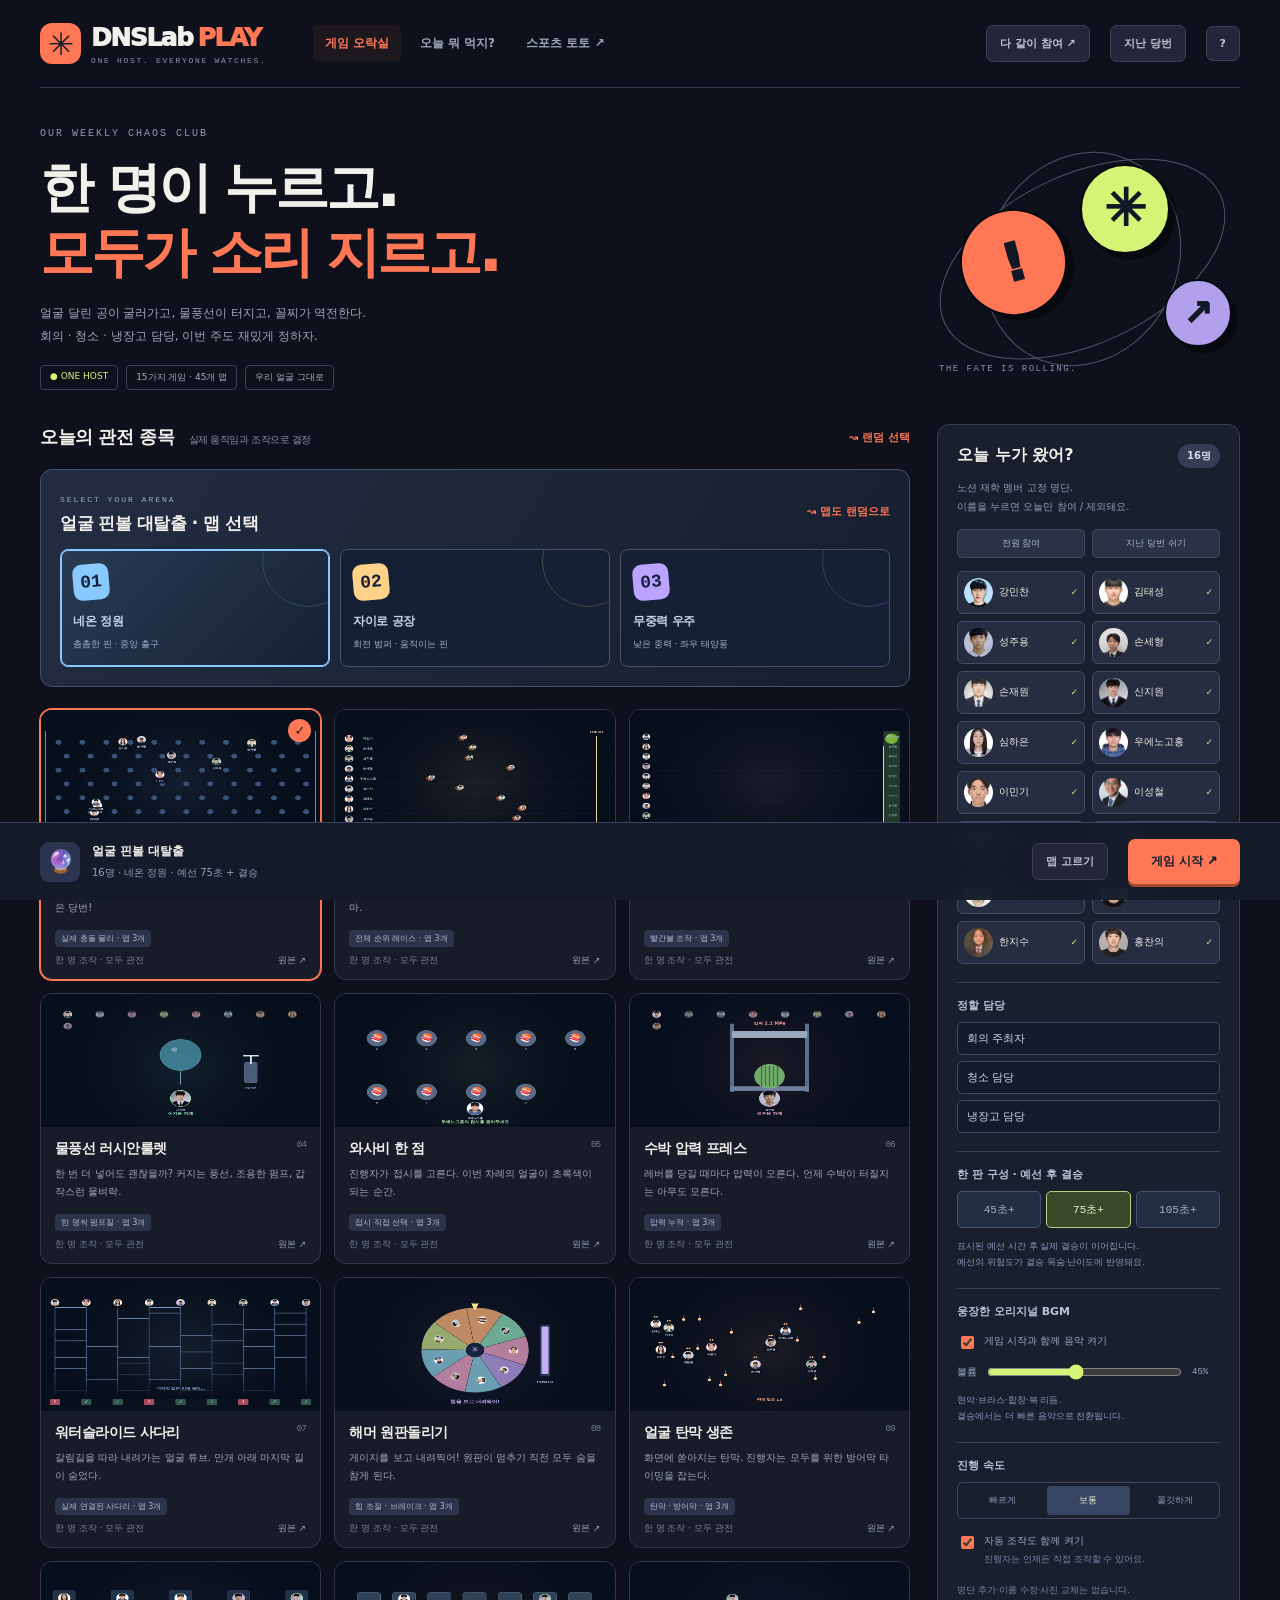
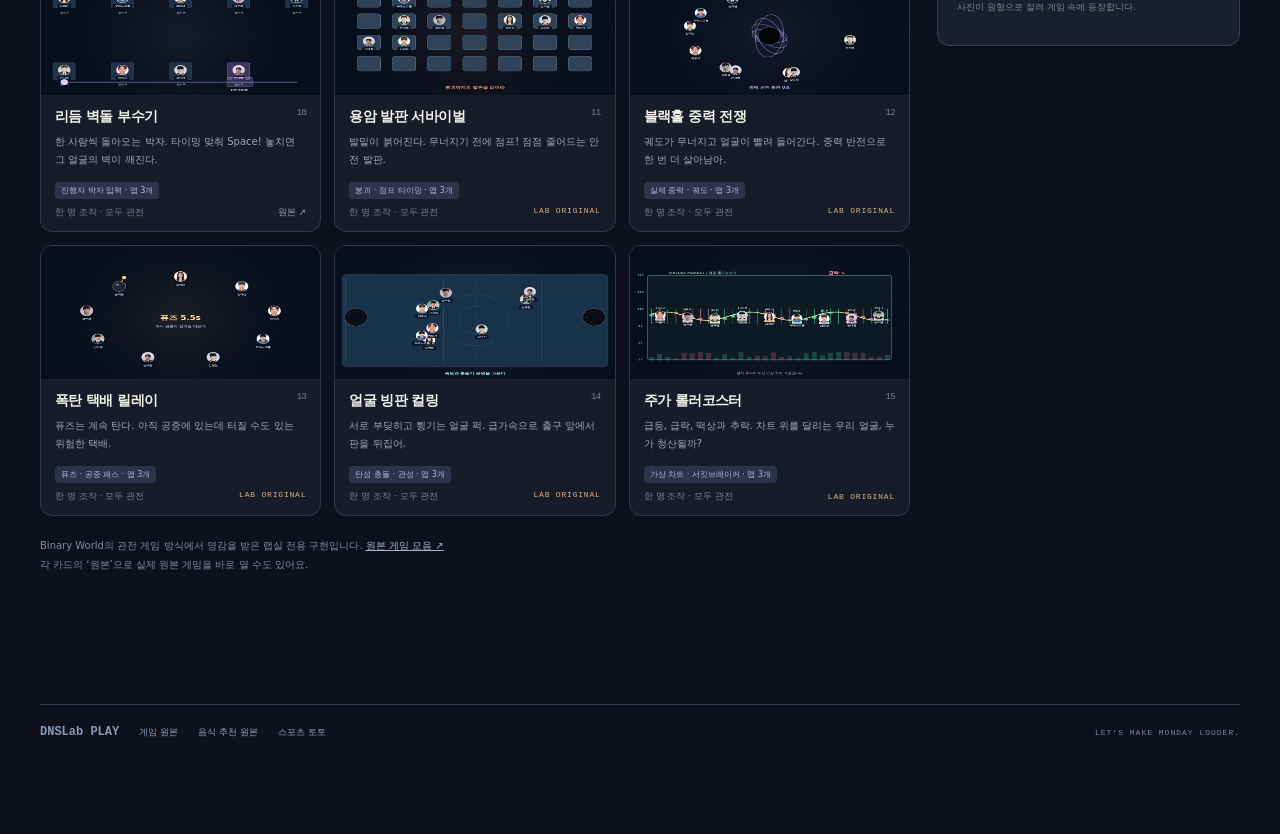
==== commit 25b9cec3: "Add live rooms and personal phone controls for up to 16 lab members" ====
--- a/docs/index.html
+++ b/docs/index.html
@@ -1,5 +1,5 @@
-<!doctype html><html lang="ko"><head><meta charset="utf-8"><meta name="viewport" content="width=device-width,initial-scale=1"><meta name="theme-color" content="#0e111b"><meta name="description" content="DNSLab의 단체 관전 미니게임. 얼굴 핀볼, 경마, 무궁화, 물풍선, 음식 추천까지."><title>DNSLab PLAY · 다 같이 보는 오락실</title><link rel="stylesheet" href="arcade.css"><link rel="stylesheet" href="expansion.css"><script src="members.js" defer></script><script src="catalog.js" defer></script><script src="arcade.js" defer></script><script src="music.js" defer></script><script src="expansion.js" defer></script></head><body>
-<div class="wrap" id="hub"><header><a class="brand" href="./"><b>✳</b><div>DNSLab<span>PLAY</span><small>ONE HOST. EVERYONE WATCHES.</small></div></a><nav><button data-tab="games" class="active">게임 오락실</button><button data-tab="food">오늘 뭐 먹지?</button><a href="sports/">스포츠 토토 ↗</a></nav><button class="secondary" id="historyBtn">지난 당번</button><button class="secondary" id="helpBtn" aria-label="사용 안내">?</button></header>
+<!doctype html><html lang="ko"><head><meta charset="utf-8"><meta name="viewport" content="width=device-width,initial-scale=1"><meta name="theme-color" content="#0e111b"><meta name="description" content="DNSLab의 단체 관전 미니게임. 얼굴 핀볼, 경마, 무궁화, 물풍선, 음식 추천까지."><title>DNSLab PLAY · 다 같이 보는 오락실</title><link rel="stylesheet" href="arcade.css"><link rel="stylesheet" href="expansion.css"><link rel="stylesheet" href="rooms.css"><script src="members.js" defer></script><script src="catalog.js" defer></script><script src="arcade.js" defer></script><script src="music.js" defer></script><script src="expansion.js" defer></script><script src="vendor/peerjs-1.5.5.min.js" defer></script><script src="rooms.js" defer></script></head><body>
+<div class="wrap" id="hub"><header><a class="brand" href="./"><b>✳</b><div>DNSLab<span>PLAY</span><small>ONE HOST. EVERYONE WATCHES.</small></div></a><nav><button data-tab="games" class="active">게임 오락실</button><button data-tab="food">오늘 뭐 먹지?</button><a href="sports/">스포츠 토토 ↗</a></nav><button class="secondary" id="roomBtn">다 같이 참여 ↗</button><button class="secondary" id="historyBtn">지난 당번</button><button class="secondary" id="helpBtn" aria-label="사용 안내">?</button></header>
 <section class="hero"><div><p class="eyebrow">OUR WEEKLY CHAOS CLUB</p><h1>한 명이 누르고.<br><em>모두가 소리 지르고.</em></h1><p class="hero-copy">얼굴 달린 공이 굴러가고, 물풍선이 터지고, 꼴찌가 역전한다.<br>회의 · 청소 · 냉장고 담당, 이번 주도 재밌게 정하자.</p><div class="hero-tags"><span>● ONE HOST</span><span>15가지 게임 · 45개 맵</span><span>우리 얼굴 그대로</span></div></div><div class="hero-art" aria-hidden="true"><span class="orbit"></span><span class="orbit second"></span><span class="ball orange">!</span><span class="ball lime">✳</span><span class="ball purple">↗</span><b>THE FATE IS ROLLING.</b></div></section>
 <main class="layout"><section class="main-content"><section id="gamesTab"><div class="section-head"><h2>오늘의 관전 종목 <span>실제 움직임과 조작으로 결정</span></h2><button class="text-btn" id="randomGame">↝ 랜덤 선택</button></div><section class="map-picker" id="mapPicker"><div class="map-picker-heading"><div><small>SELECT YOUR ARENA</small><h3 id="mapHeading">오늘의 맵</h3></div><button class="text-btn" id="randomMap">↝ 맵도 랜덤으로</button></div><div class="map-options" id="mapOptions"></div></section><div class="games" id="gameGrid"></div><p class="source-note">Binary World의 관전 게임 방식에서 영감을 받은 랩실 전용 구현입니다. <a href="https://game.binaryworld.kr/" target="_blank" rel="noopener">원본 게임 모음 ↗</a><br>각 카드의 ‘원본’으로 실제 원본 게임을 바로 열 수도 있어요.</p></section>
 <section id="foodTab" hidden><div class="section-head"><h2>오늘 뭐 먹지? <span>결정 장애는 여기까지</span></h2><a class="text-btn" href="https://food.binaryworld.kr/" target="_blank" rel="noopener">Binary World 원본 ↗</a></div><div class="food-banner"><span>🍜</span><div><h3>점심 회의, 3초 만에 끝.</h3><p>카테고리를 고르거나 후보를 직접 넣고 돌려요.</p></div></div><div class="food-categories" id="foodCategories"></div><div class="food-slot"><div id="foodEmoji">🍽️</div><strong id="foodName">오늘의 메뉴를 골라볼까요?</strong><span id="foodSub">점심 · 회식 · 술안주까지</span></div><div class="food-actions"><button class="primary" id="pickFood">✳ 메뉴 돌리기</button><button class="secondary" id="pickLunch">점심 랜덤</button><button class="secondary" id="pickDinner">회식 메뉴</button></div><details class="custom-food" open><summary>우리 식당 목록 · 자동 저장 <b id="restaurantCount">0개</b></summary><p class="setting-note">같은 브라우저에서는 새로고침해도 목록이 남아요.</p><div class="restaurant-add"><input id="restaurantName" placeholder="식당 이름 하나씩 추가" maxlength="80"><button class="secondary" id="addRestaurant">+ 저장</button></div><div class="restaurant-chips" id="restaurantChips"></div><label for="foodInput">여러 식당을 한꺼번에 넣어도 됩니다. 입력 즉시 자동 저장됩니다.</label><textarea id="foodInput" placeholder="학교 앞 짬뽕, 학식, 순대국, 쌀국수"></textarea><button class="secondary" id="pickCustomFood">저장된 식당에서 뽑기 ↗</button></details></section></section>
--- a/docs/expansion.css
+++ b/docs/expansion.css
@@ -1,3 +1,3 @@
-.map-picker{border:1px solid #465370;border-radius:12px;background:linear-gradient(120deg,#232c42,#171e2e);padding:19px;margin-bottom:22px}.map-picker-heading{display:flex;align-items:center;justify-content:space-between;gap:15px;margin-bottom:14px}.map-picker-heading small{font:8px monospace;letter-spacing:2px;color:#9aaac9}.map-picker-heading h3{font-size:17px;letter-spacing:-.5px;margin:7px 0 0}.map-options{display:grid;grid-template-columns:repeat(3,minmax(0,1fr));gap:10px}.map-option{position:relative;overflow:hidden;padding:14px 12px;text-align:left;border:1px solid #46536b;border-radius:8px;background:#162034;color:#c7d4ed;min-width:0}.map-option.active{border-color:var(--map-color);box-shadow:inset 0 0 0 1px var(--map-color);background:linear-gradient(135deg,#293b52,#162035)}.map-option:hover{border-color:var(--map-color)}.map-option .map-art{display:grid;place-items:center;width:36px;height:36px;background:var(--map-color);color:#172039;border-radius:9px;font:900 18px monospace;margin-bottom:12px;transform:rotate(-5deg)}.map-option:after{content:'';position:absolute;width:90px;height:90px;border:1px solid var(--map-color);border-radius:50%;top:-35px;right:-25px;opacity:.22;box-shadow:0 0 0 18px #ffffff05,0 0 0 36px #ffffff03}.map-option strong{display:block;font-size:12px;line-height:1.6;letter-spacing:-.4px;position:relative;z-index:1}.map-option small{display:block;font-size:9px;color:#a1b1ce;line-height:1.7;margin-top:6px;position:relative;z-index:1}.duration-options{display:flex;gap:5px}.duration-options button{flex:1;padding:10px 2px;border:1px solid #46526c;border-radius:5px;background:#232e43;color:#9dafca;font:11px monospace}.duration-options button.active{color:#ecf5cf;border-color:#b7d381;background:#394829}.setting-note{font-size:9px;line-height:1.8;color:#899ab7;margin:10px 0}.music-volume{display:flex;align-items:center;gap:8px;margin-top:10px;font-size:9px;color:#99abc7}.music-volume label{font-size:10px}.music-volume input{min-width:0;flex:1;accent-color:#d5f476}.music-volume span{font:9px monospace;min-width:28px}.battle-hud{position:absolute;top:98px;left:50%;transform:translateX(-50%);width:min(880px,90%);display:flex;align-items:center;gap:13px;padding:9px 13px;background:#111d31e8;border:1px solid #465775;border-radius:8px;pointer-events:none;font-size:10px;color:#c8d7ec;z-index:2}.battle-hud>span{white-space:nowrap}#battlePhase{color:#c9e6a8;font-weight:900}#battlePhase.final{color:#ffb18c}#battleClock{font:900 12px monospace;color:#eef6d7}.battle-timeline{height:5px;flex:1;border-radius:10px;background:#354560;overflow:hidden}.battle-timeline i{display:block;height:100%;width:0;background:linear-gradient(90deg,#bad47e,#ffb386)}#battleMap{color:#91a5c6;font-size:9px}.phase-splash{position:absolute;inset:0;z-index:5;display:flex;flex-direction:column;align-items:center;justify-content:center;background:radial-gradient(ellipse at center,#2b213eee,#091321b9);pointer-events:none;gap:20px;text-align:center;padding:25px}.phase-splash small{color:#f6b891;font:14px monospace;letter-spacing:8px}.phase-splash strong{font-size:clamp(30px,4.5vw,64px);font-weight:950;color:#e9f5c7;letter-spacing:-2px;text-shadow:0 0 40px #ddf3a544}.phase-splash span{font-size:12px;color:#99adcb}.stage.shock .arena-wrap{animation:impact .42s}@keyframes impact{20%{transform:translate(-5px,3px)}40%{transform:translate(5px,-4px)}60%{transform:translate(-3px,2px)}80%{transform:translate(2px,-1px)}}.game-card:last-child{grid-column:auto;display:block}.game-card:last-child .game-choose{display:block}.game-card:last-child canvas{height:133px}.game-card:last-child .game-text{padding:13px 14px 10px}.game-card:last-child .game-links{padding:0 14px 12px}.original-label{color:#d6b28a;font:8px monospace;letter-spacing:.8px}.restaurant-add{display:flex;gap:8px;margin:12px 0}.restaurant-add input{flex:1;min-width:0;border:1px solid #50617d;border-radius:5px;background:#111c2d;color:#d5e0f5;padding:11px;font-size:12px}.restaurant-add .secondary{white-space:nowrap}.restaurant-chips{display:flex;flex-wrap:wrap;gap:7px;margin:13px 0}.restaurant-chip{display:inline-flex;align-items:center;gap:8px;background:#3a3150;border:1px solid #67547e;border-radius:6px;padding:8px 9px;color:#d3c3e6;font-size:11px;max-width:100%}.restaurant-chip span{overflow-wrap:anywhere}.restaurant-chip button{background:none;color:#b499d0;padding:0;font-size:15px}.custom-food summary b{font-size:10px;color:#b9a4d7;margin-left:8px}#mapJump{margin-left:auto}.launch>div{flex:1;min-width:0}
+.map-picker{border:1px solid #465370;border-radius:12px;background:linear-gradient(120deg,#232c42,#171e2e);padding:19px;margin-bottom:22px}.map-picker-heading{display:flex;align-items:center;justify-content:space-between;gap:15px;margin-bottom:14px}.map-picker-heading small{font:8px monospace;letter-spacing:2px;color:#9aaac9}.map-picker-heading h3{font-size:17px;letter-spacing:-.5px;margin:7px 0 0}.map-options{display:grid;grid-template-columns:repeat(3,minmax(0,1fr));gap:10px}.map-option{position:relative;overflow:hidden;padding:14px 12px;text-align:left;border:1px solid #46536b;border-radius:8px;background:#162034;color:#c7d4ed;min-width:0}.map-option.active{border-color:var(--map-color);box-shadow:inset 0 0 0 1px var(--map-color);background:linear-gradient(135deg,#293b52,#162035)}.map-option:hover{border-color:var(--map-color)}.map-option .map-art{display:grid;place-items:center;width:36px;height:36px;background:var(--map-color);color:#172039;border-radius:9px;font:900 18px monospace;margin-bottom:12px;transform:rotate(-5deg)}.map-option:after{content:'';position:absolute;width:90px;height:90px;border:1px solid var(--map-color);border-radius:50%;top:-35px;right:-25px;opacity:.22;box-shadow:0 0 0 18px #ffffff05,0 0 0 36px #ffffff03}.map-option strong{display:block;font-size:12px;line-height:1.6;letter-spacing:-.4px;position:relative;z-index:1}.map-option small{display:block;font-size:9px;color:#a1b1ce;line-height:1.7;margin-top:6px;position:relative;z-index:1}.duration-options{display:flex;gap:5px}.duration-options button{flex:1;padding:10px 2px;border:1px solid #46526c;border-radius:5px;background:#232e43;color:#9dafca;font:11px monospace}.duration-options button.active{color:#ecf5cf;border-color:#b7d381;background:#394829}.setting-note{font-size:9px;line-height:1.8;color:#899ab7;margin:10px 0}.music-volume{display:flex;align-items:center;gap:8px;margin-top:10px;font-size:9px;color:#99abc7}.music-volume label{font-size:10px}.music-volume input{min-width:0;flex:1;accent-color:#d5f476}.music-volume span{font:9px monospace;min-width:28px}.battle-hud{position:absolute;top:115px;left:50%;transform:translateX(-50%);width:min(880px,90%);display:flex;align-items:center;gap:13px;padding:9px 13px;background:#111d31e8;border:1px solid #465775;border-radius:8px;pointer-events:none;font-size:10px;color:#c8d7ec;z-index:2}.battle-hud>span{white-space:nowrap}#battlePhase{color:#c9e6a8;font-weight:900}#battlePhase.final{color:#ffb18c}#battleClock{font:900 12px monospace;color:#eef6d7}.battle-timeline{height:5px;flex:1;border-radius:10px;background:#354560;overflow:hidden}.battle-timeline i{display:block;height:100%;width:0;background:linear-gradient(90deg,#bad47e,#ffb386)}#battleMap{color:#91a5c6;font-size:9px}.phase-splash{position:absolute;inset:0;z-index:5;display:flex;flex-direction:column;align-items:center;justify-content:center;background:radial-gradient(ellipse at center,#2b213eee,#091321b9);pointer-events:none;gap:20px;text-align:center;padding:25px}.phase-splash small{color:#f6b891;font:14px monospace;letter-spacing:8px}.phase-splash strong{font-size:clamp(30px,4.5vw,64px);font-weight:950;color:#e9f5c7;letter-spacing:-2px;text-shadow:0 0 40px #ddf3a544}.phase-splash span{font-size:12px;color:#99adcb}.stage.shock .arena-wrap{animation:impact .42s}@keyframes impact{20%{transform:translate(-5px,3px)}40%{transform:translate(5px,-4px)}60%{transform:translate(-3px,2px)}80%{transform:translate(2px,-1px)}}.game-card:last-child{grid-column:auto;display:block}.game-card:last-child .game-choose{display:block}.game-card:last-child canvas{height:133px}.game-card:last-child .game-text{padding:13px 14px 10px}.game-card:last-child .game-links{padding:0 14px 12px}.original-label{color:#d6b28a;font:8px monospace;letter-spacing:.8px}.restaurant-add{display:flex;gap:8px;margin:12px 0}.restaurant-add input{flex:1;min-width:0;border:1px solid #50617d;border-radius:5px;background:#111c2d;color:#d5e0f5;padding:11px;font-size:12px}.restaurant-add .secondary{white-space:nowrap}.restaurant-chips{display:flex;flex-wrap:wrap;gap:7px;margin:13px 0}.restaurant-chip{display:inline-flex;align-items:center;gap:8px;background:#3a3150;border:1px solid #67547e;border-radius:6px;padding:8px 9px;color:#d3c3e6;font-size:11px;max-width:100%}.restaurant-chip span{overflow-wrap:anywhere}.restaurant-chip button{background:none;color:#b499d0;padding:0;font-size:15px}.custom-food summary b{font-size:10px;color:#b9a4d7;margin-left:8px}#mapJump{margin-left:auto}.launch>div{flex:1;min-width:0}
 @media(max-width:760px){.map-picker{padding:14px;margin-bottom:17px}.map-picker-heading h3{font-size:14px}.map-picker-heading small{font-size:7px}.map-picker-heading .text-btn{font-size:9px}.map-options{gap:6px}.map-option{padding:11px 8px}.map-option .map-art{width:28px;height:28px;font-size:14px;margin-bottom:10px;border-radius:6px}.map-option strong{font-size:10px;line-height:1.6}.map-option small{font-size:8px}.map-option:after{width:60px;height:60px;top:-30px;right:-20px}.duration-options button{font-size:10px}.music-volume input{height:20px}.battle-hud{top:102px;width:95%;padding:8px;gap:7px;font-size:8px}.battle-hud #battleMap{display:none}#battleClock{font-size:10px}.battle-timeline{height:4px}.phase-splash{gap:16px}.phase-splash small{font-size:10px;letter-spacing:5px}.phase-splash strong{font-size:32px;letter-spacing:-1.2px}.phase-splash span{font-size:10px}.stage-header .secondary{font-size:8px;padding:8px 5px}.stage-header h2{font-size:11px;max-width:120px;line-height:1.6}.stage-header small{font-size:6px}.stage-header>div:last-child{gap:3px}.restaurant-add input{font-size:11px;padding:10px}.restaurant-chip{font-size:10px;padding:7px}.restaurant-add .secondary{padding:10px 11px}#mapJump{padding:10px 9px;font-size:9px}.launch{gap:7px}.launch strong{font-size:10px}.launch small{font-size:8px;max-width:160px}.launch .primary{padding:12px 12px;font-size:10px}.game-card:last-child canvas{height:111px}}
 @media(prefers-reduced-motion:reduce){.stage.shock .arena-wrap{animation:none}}
--- a/docs/rooms.css
+++ b/docs/rooms.css
@@ -0,0 +1,410 @@
+#roomModal .modal-card {
+  width: min(780px, 100%);
+}
+.room-intro {
+  color: #acbbd3;
+  font-size: 12px;
+  line-height: 1.9;
+}
+.room-choices {
+  display: grid;
+  grid-template-columns: 1fr 1fr;
+  gap: 12px;
+  margin: 20px 0;
+}
+.room-choice {
+  padding: 22px;
+  text-align: left;
+  background: #253149;
+  border: 1px solid #516078;
+  border-radius: 10px;
+}
+.room-choice strong {
+  display: block;
+  font-size: 18px;
+  color: #d5edb5;
+  margin-bottom: 10px;
+}
+.room-choice small {
+  font-size: 11px;
+  line-height: 1.8;
+  color: #a9b8d0;
+}
+.room-code {
+  font: 900 30px monospace;
+  letter-spacing: 5px;
+  color: #d5f476;
+}
+.room-status {
+  font-size: 11px;
+  color: #9ab5c7;
+  line-height: 1.9;
+  margin: 12px 0;
+  min-height: 21px;
+}
+.room-status.error {
+  color: #ffb3a4;
+}
+.room-link {
+  display: flex;
+  gap: 8px;
+  margin: 16px 0;
+}
+.room-link input,
+.room-join input {
+  background: #121e30;
+  color: #d0def1;
+  border: 1px solid #54677e;
+  border-radius: 6px;
+  min-width: 0;
+  padding: 11px;
+  flex: 1;
+  font: 12px monospace;
+}
+.room-link input {
+  width: 100%;
+}
+.room-join {
+  display: flex;
+  gap: 8px;
+  margin: 17px 0;
+}
+.room-join input {
+  text-transform: uppercase;
+}
+.room-members {
+  display: grid;
+  grid-template-columns: repeat(4, minmax(0, 1fr));
+  gap: 7px;
+  margin: 18px 0;
+}
+.room-member {
+  display: flex;
+  flex-direction: column;
+  align-items: center;
+  gap: 7px;
+  background: #253248;
+  border: 1px solid #485c77;
+  border-radius: 7px;
+  padding: 12px 5px;
+  font-size: 11px;
+  min-width: 0;
+}
+.room-member .portrait {
+  width: 43px;
+  height: 43px;
+}
+.room-member.selected {
+  border-color: #d5f476;
+  background: #384531;
+}
+.room-member small {
+  font-size: 9px;
+  color: #a0c6ae;
+}
+.room-member:disabled {
+  opacity: 0.35;
+}
+.room-host-controls {
+  display: flex;
+  gap: 9px;
+  flex-wrap: wrap;
+  margin-top: 18px;
+}
+.room-host-controls > * {
+  flex: 1;
+}
+.room-host-bar {
+  display: flex;
+  gap: 15px;
+  align-items: center;
+  justify-content: space-between;
+  margin: 0 0 24px;
+  padding: 17px;
+  background: #27372a;
+  border: 1px solid #648257;
+  border-radius: 10px;
+}
+.room-host-bar b {
+  font-size: 13px;
+  color: #d2eca7;
+}
+.room-host-bar small {
+  display: block;
+  font-size: 10px;
+  line-height: 1.8;
+  color: #b0c3a8;
+  margin-top: 5px;
+}
+.room-inline-code {
+  font-family: monospace;
+  letter-spacing: 2px;
+}
+.controller {
+  position: fixed;
+  inset: 0;
+  z-index: 90;
+  overflow: auto;
+  overscroll-behavior: contain;
+  background: #0d1523;
+  padding: 18px max(15px, calc((100vw - 900px) / 2)) 35px;
+  touch-action: pan-y;
+}
+.controller-head {
+  display: flex;
+  align-items: center;
+  gap: 12px;
+  padding: 8px 0 17px;
+  border-bottom: 1px solid #43516b;
+}
+.controller-head .portrait {
+  width: 48px;
+  height: 48px;
+}
+.controller-head strong {
+  font-size: 18px;
+}
+.controller-head small {
+  display: block;
+  margin-top: 4px;
+  font-size: 10px;
+  color: #91a8bd;
+}
+.controller-head button {
+  margin-left: auto;
+}
+.controller h2 {
+  font-size: 21px;
+  margin: 22px 0 8px;
+  letter-spacing: -0.7px;
+}
+.controller-status {
+  min-height: 42px;
+  font-size: 13px;
+  line-height: 1.9;
+  color: #bed19e;
+  margin: 8px 0;
+}
+.controller-live {
+  position: relative;
+  border: 1px solid #43546c;
+  border-radius: 10px;
+  overflow: hidden;
+  margin: 15px 0;
+  background: #080f1c;
+}
+.controller-live canvas {
+  display: block;
+  width: 100%;
+  aspect-ratio: 5/3;
+}
+.controller-live span {
+  position: absolute;
+  bottom: 6px;
+  right: 8px;
+  color: #bdcfd0;
+  font: 9px monospace;
+  background: #07101cc9;
+  padding: 5px 8px;
+  border-radius: 3px;
+}
+.controller-self {
+  display: flex;
+  align-items: center;
+  gap: 10px;
+  margin: 15px 0;
+  flex-wrap: wrap;
+}
+.controller-self span {
+  background: #263449;
+  padding: 7px 11px;
+  border: 1px solid #475b74;
+  border-radius: 5px;
+  font-size: 11px;
+  color: #b8d1df;
+}
+.controller-action {
+  width: 100%;
+  padding: 22px 14px;
+  background: #d5f476;
+  color: #1b2722;
+  font-size: 19px;
+  font-weight: 900;
+  border-radius: 9px;
+  touch-action: none;
+  user-select: none;
+}
+.controller-action:disabled {
+  background: #30405b;
+  color: #94a8bf;
+  opacity: 1;
+}
+.controller-note {
+  font-size: 11px;
+  line-height: 1.8;
+  color: #90a5bd;
+  margin: 12px 0;
+}
+.controller-steer {
+  display: flex;
+  gap: 8px;
+  margin: 14px 0;
+}
+.controller-steer button {
+  flex: 1;
+  padding: 18px 10px;
+  font-size: 19px;
+  background: #2d405b;
+  border: 1px solid #5d7490;
+  border-radius: 7px;
+  touch-action: none;
+  user-select: none;
+}
+.controller-steer button.held {
+  background: #588169;
+  color: #d5f476;
+}
+.controller-picks {
+  display: grid;
+  grid-template-columns: repeat(3, minmax(0, 1fr));
+  gap: 7px;
+  margin: 17px 0;
+}
+.controller-pick {
+  background: #24334a;
+  border: 1px solid #485c76;
+  border-radius: 8px;
+  padding: 12px 7px;
+  text-align: center;
+  font-size: 12px;
+  line-height: 1.9;
+}
+.controller-pick small {
+  display: block;
+  color: #93aac3;
+  font-size: 10px;
+}
+.controller-pick img {
+  display: block;
+  margin: 7px auto;
+  width: 40px;
+  height: 40px;
+}
+.controller-plates {
+  display: grid;
+  grid-template-columns: repeat(6, minmax(0, 1fr));
+  gap: 7px;
+  margin: 12px 0;
+}
+.controller-plates button {
+  padding: 12px 0;
+  font-size: 16px;
+  background: #30415a;
+  border: 1px solid #758eac;
+  border-radius: 6px;
+}
+.controller-plates button:disabled {
+  background: #172333;
+  color: #8797a6;
+  opacity: 0.5;
+}
+.remote-playing {
+  overflow: hidden;
+}
+.room-live-caption {
+  font-size: 10px;
+  color: #bacba3;
+  margin: 8px 0;
+}
+.room-notice {
+  padding: 15px;
+  background: #222e43;
+  border: 1px solid #4b5c78;
+  border-radius: 8px;
+  font-size: 12px;
+  line-height: 1.9;
+  color: #aebfd7;
+}
+.controller-ready {
+  margin-top: 22px;
+}
+.controller-clock {
+  font-family: monospace;
+  letter-spacing: 2px;
+}
+.room-member-name {
+  max-width: 100%;
+  overflow: hidden;
+  text-overflow: ellipsis;
+  white-space: nowrap;
+}
+@media (max-width: 760px) {
+  #roomBtn {
+    order: 0;
+    white-space: nowrap;
+  }
+  .room-choices {
+    grid-template-columns: 1fr;
+  }
+  .room-choice {
+    padding: 18px;
+  }
+  .room-code {
+    font-size: 26px;
+  }
+  .room-members {
+    grid-template-columns: repeat(4, minmax(0, 1fr));
+    gap: 6px;
+  }
+  .room-member {
+    font-size: 10px;
+    padding: 10px 3px;
+  }
+  .room-member .portrait {
+    width: 36px;
+    height: 36px;
+  }
+  .room-link {
+    flex-wrap: wrap;
+  }
+  .room-link input {
+    flex-basis: 100%;
+  }
+  .room-host-bar {
+    gap: 10px;
+    padding: 13px;
+  }
+  .room-host-bar b {
+    font-size: 11px;
+  }
+  .room-host-bar small {
+    font-size: 9px;
+  }
+  .room-host-controls .secondary {
+    font-size: 10px;
+  }
+  .controller {
+    padding-top: 10px;
+  }
+  .controller-head .portrait {
+    width: 40px;
+    height: 40px;
+  }
+  .controller h2 {
+    font-size: 19px;
+  }
+  .controller-action {
+    font-size: 17px;
+    padding: 20px 12px;
+  }
+  .controller-plates {
+    gap: 5px;
+  }
+  .controller-plates button {
+    padding: 11px 0;
+    font-size: 15px;
+  }
+  .controller-picks {
+    font-size: 10px;
+  }
+}
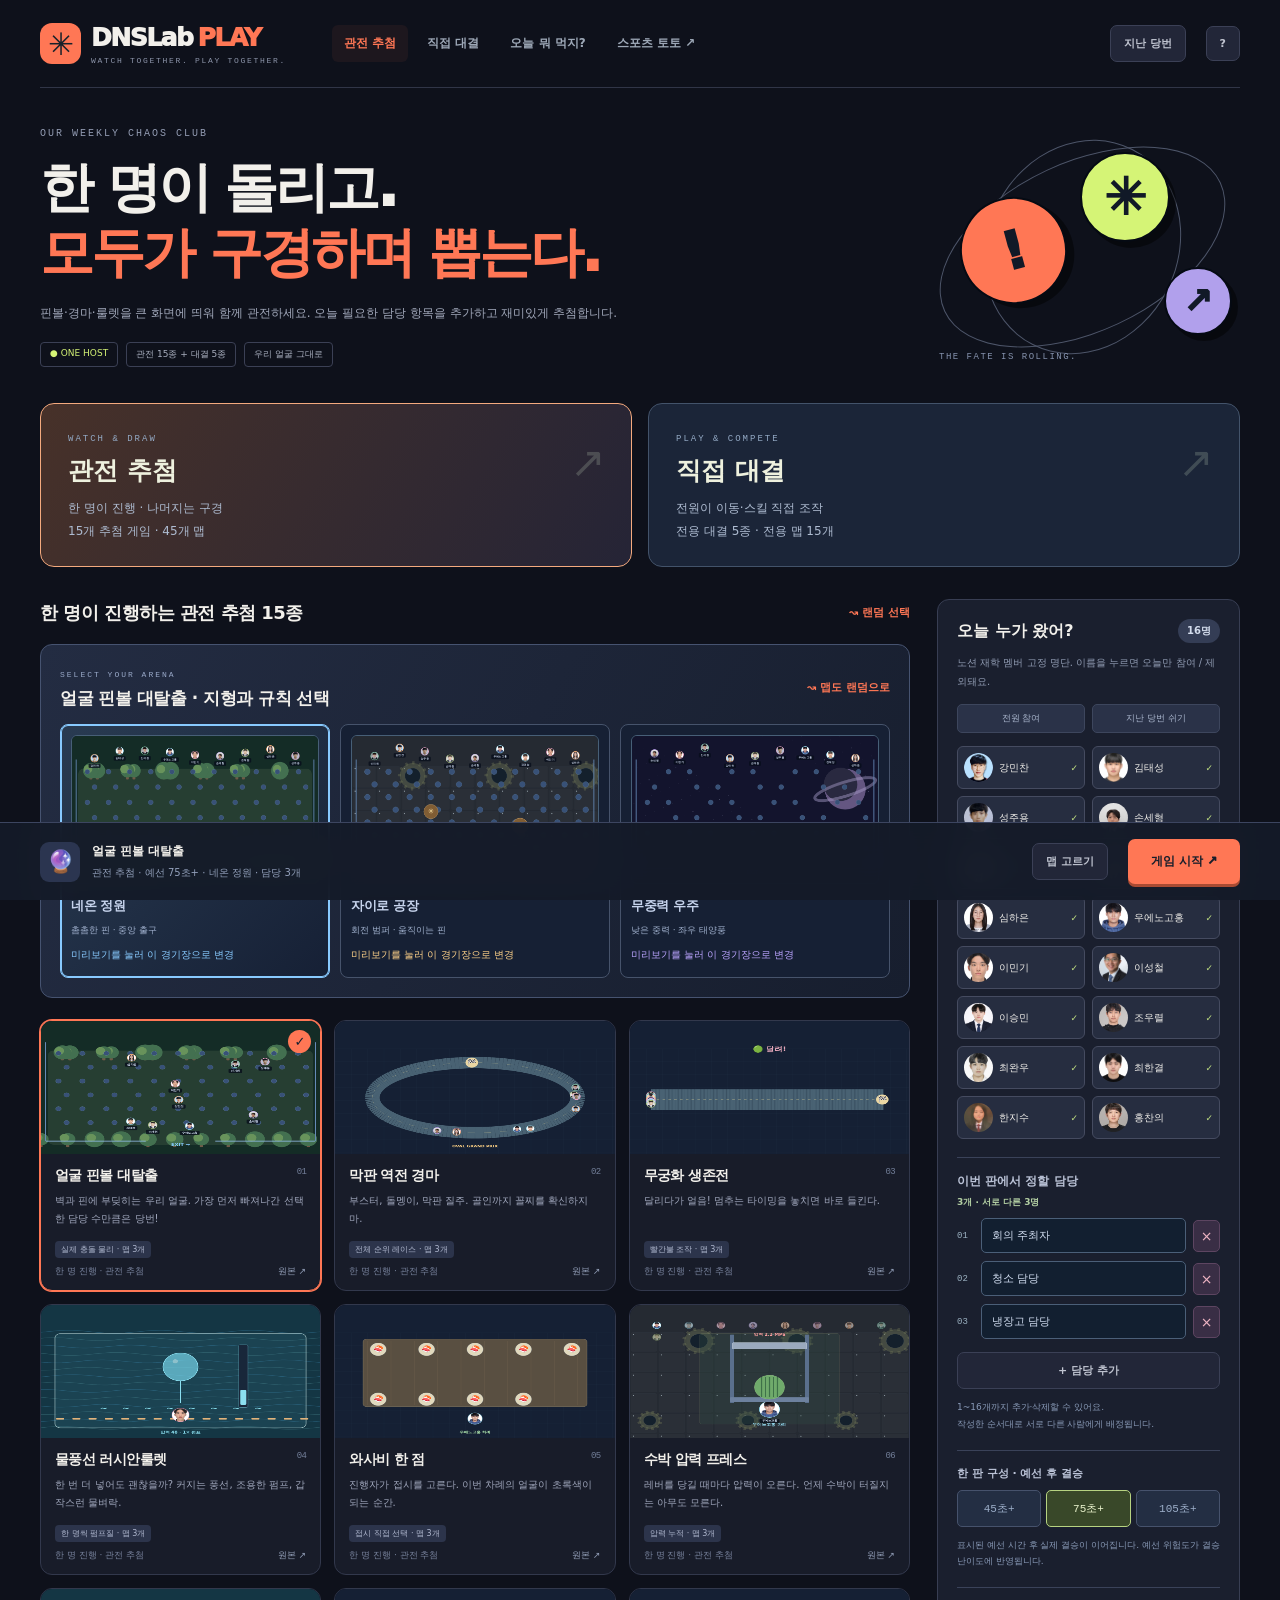
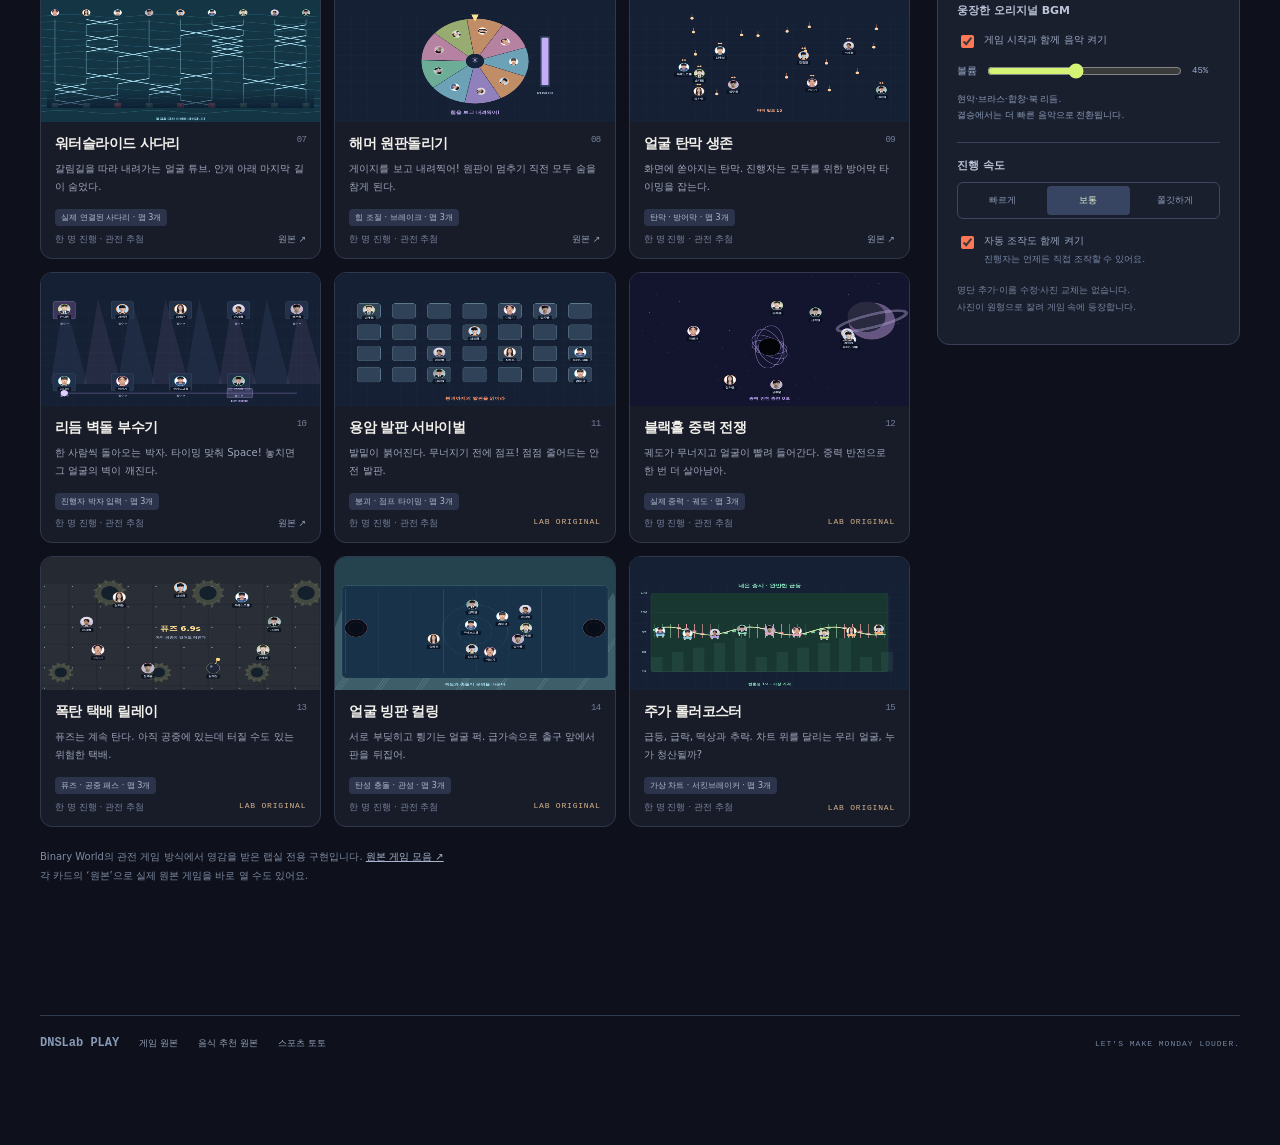
==== commit b1feb58b: "Separate spectator draws from dedicated multiplayer games and make duties editable" ====
--- a/docs/index.html
+++ b/docs/index.html
@@ -1,13 +1,13 @@
-<!doctype html><html lang="ko"><head><meta charset="utf-8"><meta name="viewport" content="width=device-width,initial-scale=1"><meta name="theme-color" content="#0e111b"><meta name="description" content="DNSLab의 단체 관전 미니게임. 얼굴 핀볼, 경마, 무궁화, 물풍선, 음식 추천까지."><title>DNSLab PLAY · 다 같이 보는 오락실</title><link rel="stylesheet" href="arcade.css"><link rel="stylesheet" href="expansion.css"><link rel="stylesheet" href="rooms.css"><script src="members.js" defer></script><script src="catalog.js" defer></script><script src="arcade.js" defer></script><script src="music.js" defer></script><script src="expansion.js" defer></script><script src="vendor/peerjs-1.5.5.min.js" defer></script><script src="rooms.js" defer></script></head><body>
-<div class="wrap" id="hub"><header><a class="brand" href="./"><b>✳</b><div>DNSLab<span>PLAY</span><small>ONE HOST. EVERYONE WATCHES.</small></div></a><nav><button data-tab="games" class="active">게임 오락실</button><button data-tab="food">오늘 뭐 먹지?</button><a href="sports/">스포츠 토토 ↗</a></nav><button class="secondary" id="roomBtn">다 같이 참여 ↗</button><button class="secondary" id="historyBtn">지난 당번</button><button class="secondary" id="helpBtn" aria-label="사용 안내">?</button></header>
-<section class="hero"><div><p class="eyebrow">OUR WEEKLY CHAOS CLUB</p><h1>한 명이 누르고.<br><em>모두가 소리 지르고.</em></h1><p class="hero-copy">얼굴 달린 공이 굴러가고, 물풍선이 터지고, 꼴찌가 역전한다.<br>회의 · 청소 · 냉장고 담당, 이번 주도 재밌게 정하자.</p><div class="hero-tags"><span>● ONE HOST</span><span>15가지 게임 · 45개 맵</span><span>우리 얼굴 그대로</span></div></div><div class="hero-art" aria-hidden="true"><span class="orbit"></span><span class="orbit second"></span><span class="ball orange">!</span><span class="ball lime">✳</span><span class="ball purple">↗</span><b>THE FATE IS ROLLING.</b></div></section>
-<main class="layout"><section class="main-content"><section id="gamesTab"><div class="section-head"><h2>오늘의 관전 종목 <span>실제 움직임과 조작으로 결정</span></h2><button class="text-btn" id="randomGame">↝ 랜덤 선택</button></div><section class="map-picker" id="mapPicker"><div class="map-picker-heading"><div><small>SELECT YOUR ARENA</small><h3 id="mapHeading">오늘의 맵</h3></div><button class="text-btn" id="randomMap">↝ 맵도 랜덤으로</button></div><div class="map-options" id="mapOptions"></div></section><div class="games" id="gameGrid"></div><p class="source-note">Binary World의 관전 게임 방식에서 영감을 받은 랩실 전용 구현입니다. <a href="https://game.binaryworld.kr/" target="_blank" rel="noopener">원본 게임 모음 ↗</a><br>각 카드의 ‘원본’으로 실제 원본 게임을 바로 열 수도 있어요.</p></section>
+<!doctype html><html lang="ko"><head><meta charset="utf-8"><meta name="viewport" content="width=device-width,initial-scale=1"><meta name="theme-color" content="#0e111b"><meta name="description" content="DNSLab의 단체 관전 미니게임. 얼굴 핀볼, 경마, 무궁화, 물풍선, 음식 추천까지."><title>DNSLab PLAY · 다 같이 보는 오락실</title><link rel="stylesheet" href="arcade.css?v=20261014-duel"><link rel="stylesheet" href="expansion.css?v=20261014-duel"><link rel="stylesheet" href="rooms.css?v=20261014-duel"><link rel="stylesheet" href="modes.css?v=20261014-duel"><script src="members.js?v=20261014-duel" defer></script><script src="catalog.js?v=20261014-duel" defer></script><script src="multiplayer-catalog.js?v=20261014-duel" defer></script><script src="arcade.js?v=20261014-duel" defer></script><script src="music.js?v=20261014-duel" defer></script><script src="expansion.js?v=20261014-duel" defer></script><script src="terrains.js?v=20261014-duel" defer></script><script src="multiplayer.js?v=20261014-duel" defer></script><script src="vendor/peerjs-1.5.5.min.js?v=20261014-duel" defer></script><script src="rooms.js?v=20261014-duel" defer></script><script src="modes.js?v=20261014-duel" defer></script></head><body>
+<div class="wrap" id="hub"><header><a class="brand" href="./"><b>✳</b><div>DNSLab<span>PLAY</span><small>WATCH TOGETHER. PLAY TOGETHER.</small></div></a><nav><button data-tab="games" class="active">관전 추첨</button><button data-tab="party">직접 대결</button><button data-tab="food">오늘 뭐 먹지?</button><a href="sports/">스포츠 토토 ↗</a></nav><button class="secondary" id="historyBtn">지난 당번</button><button class="secondary" id="helpBtn" aria-label="사용 안내">?</button></header>
+<section class="hero"><div><p class="eyebrow">OUR WEEKLY CHAOS CLUB</p><h1 id="modeHeroTitle">구경하며 뽑을까?<br><em>직접 붙어서 정할까?</em></h1><p class="hero-copy" id="modeHeroCopy">얼굴 달린 공이 굴러가고, 물풍선이 터지고, 꼴찌가 역전한다.<br>회의 · 청소 · 냉장고 담당, 이번 주도 재밌게 정하자.</p><div class="hero-tags"><span>● ONE HOST</span><span>관전 15종 + 대결 5종</span><span>우리 얼굴 그대로</span></div></div><div class="hero-art" aria-hidden="true"><span class="orbit"></span><span class="orbit second"></span><span class="ball orange">!</span><span class="ball lime">✳</span><span class="ball purple">↗</span><b>THE FATE IS ROLLING.</b></div></section>
+<section class="mode-switch" aria-label="플레이 방식"><button data-mode="solo" class="active"><small>WATCH & DRAW</small><strong>관전 추첨</strong><span>한 명이 진행 · 나머지는 구경<br>15개 추첨 게임 · 45개 맵</span></button><button data-mode="party"><small>PLAY & COMPETE</small><strong>직접 대결</strong><span>전원이 이동·스킬 직접 조작<br>전용 대결 5종 · 전용 맵 15개</span></button></section><main class="layout"><section class="main-content"><section id="gamesTab"><div class="section-head"><h2>오늘의 관전 종목 <span>실제 움직임과 조작으로 결정</span></h2><button class="text-btn" id="randomGame">↝ 랜덤 선택</button></div><section class="map-picker" id="mapPicker"><div class="map-picker-heading"><div><small>SELECT YOUR ARENA</small><h3 id="mapHeading">오늘의 맵</h3></div><button class="text-btn" id="randomMap">↝ 맵도 랜덤으로</button></div><div class="map-options" id="mapOptions"></div></section><div id="partyRoomTools" hidden><button class="primary" id="roomBtn">방 만들기 · 방 입장 ↗</button><p>각자 휴대폰으로 이동·대시·스킬을 조작합니다. 진행자는 화면만 띄웁니다.</p></div><div class="games" id="gameGrid"></div><p class="source-note">Binary World의 관전 게임 방식에서 영감을 받은 랩실 전용 구현입니다. <a href="https://game.binaryworld.kr/" target="_blank" rel="noopener">원본 게임 모음 ↗</a><br>각 카드의 ‘원본’으로 실제 원본 게임을 바로 열 수도 있어요.</p></section>
 <section id="foodTab" hidden><div class="section-head"><h2>오늘 뭐 먹지? <span>결정 장애는 여기까지</span></h2><a class="text-btn" href="https://food.binaryworld.kr/" target="_blank" rel="noopener">Binary World 원본 ↗</a></div><div class="food-banner"><span>🍜</span><div><h3>점심 회의, 3초 만에 끝.</h3><p>카테고리를 고르거나 후보를 직접 넣고 돌려요.</p></div></div><div class="food-categories" id="foodCategories"></div><div class="food-slot"><div id="foodEmoji">🍽️</div><strong id="foodName">오늘의 메뉴를 골라볼까요?</strong><span id="foodSub">점심 · 회식 · 술안주까지</span></div><div class="food-actions"><button class="primary" id="pickFood">✳ 메뉴 돌리기</button><button class="secondary" id="pickLunch">점심 랜덤</button><button class="secondary" id="pickDinner">회식 메뉴</button></div><details class="custom-food" open><summary>우리 식당 목록 · 자동 저장 <b id="restaurantCount">0개</b></summary><p class="setting-note">같은 브라우저에서는 새로고침해도 목록이 남아요.</p><div class="restaurant-add"><input id="restaurantName" placeholder="식당 이름 하나씩 추가" maxlength="80"><button class="secondary" id="addRestaurant">+ 저장</button></div><div class="restaurant-chips" id="restaurantChips"></div><label for="foodInput">여러 식당을 한꺼번에 넣어도 됩니다. 입력 즉시 자동 저장됩니다.</label><textarea id="foodInput" placeholder="학교 앞 짬뽕, 학식, 순대국, 쌀국수"></textarea><button class="secondary" id="pickCustomFood">저장된 식당에서 뽑기 ↗</button></details></section></section>
-<aside><section class="roster"><div class="roster-head"><h2>오늘 누가 왔어?</h2><b id="participantCount">16명</b></div><p>노션 재학 멤버 고정 명단.<br>이름을 누르면 오늘만 참여 / 제외돼요.</p><div class="roster-tools"><button id="allOn">전원 참여</button><button id="restorePrevious">지난 당번 쉬기</button></div><div class="members" id="members"></div><div class="divider"><label>정할 담당</label><input id="duty0" value="회의 주최자" maxlength="24" aria-label="첫 번째 담당"><input id="duty1" value="청소 담당" maxlength="24" aria-label="두 번째 담당"><input id="duty2" value="냉장고 담당" maxlength="24" aria-label="세 번째 담당"></div><div class="divider"><label>한 판 구성 · 예선 후 결승</label><div class="duration-options" id="durationOptions"><button data-length="45">45초+</button><button data-length="75" class="active">75초+</button><button data-length="105">105초+</button></div><p class="setting-note">표시된 예선 시간 후 실제 결승이 이어집니다.<br>예선의 위험도가 결승 목숨·난이도에 반영돼요.</p></div><div class="divider"><label>웅장한 오리지널 BGM</label><label class="checkbox"><input type="checkbox" id="musicOn" checked><span>게임 시작과 함께 음악 켜기</span></label><div class="music-volume"><label for="musicVolume">볼륨</label><input id="musicVolume" type="range" min="0" max="100" value="45"><span id="musicVolumeLabel">45%</span></div><p class="setting-note">현악·브라스·합창·북 리듬.<br>결승에서는 더 빠른 음악으로 전환됩니다.</p></div><div class="divider"><label>진행 속도</label><div class="speed" id="speed"><button data-speed="fast">빠르게</button><button data-speed="normal" class="active">보통</button><button data-speed="slow">쫄깃하게</button></div><label class="checkbox"><input type="checkbox" id="autoControl" checked><span>자동 조작도 함께 켜기<br><small>진행자는 언제든 직접 조작할 수 있어요.</small></span></label></div><p class="roster-note">명단 추가·이름 수정·사진 교체는 없습니다.<br>사진이 원형으로 잘려 게임 속에 등장합니다.</p></section></aside></main>
+<aside><section class="roster"><div class="roster-head"><h2>오늘 누가 왔어?</h2><b id="participantCount">16명</b></div><p id="rosterDescription">노션 재학 멤버 고정 명단.<br>이름을 누르면 오늘만 참여 / 제외돼요.</p><div class="roster-tools"><button id="allOn">전원 참여</button><button id="restorePrevious">지난 당번 쉬기</button></div><div class="members" id="members"></div><div class="divider duty-editor"><label>이번 판에서 정할 담당 <small id="dutyCount"></small></label><div id="dutyList"></div><button class="secondary" id="addDuty">+ 담당 추가</button><p class="setting-note">1~16개까지 추가·삭제할 수 있어요.<br>작성한 순서대로 서로 다른 사람에게 배정됩니다.</p></div><div class="divider"><label id="roundConfigHeading">한 판 구성 · 예선 후 결승</label><div class="duration-options" id="durationOptions"><button data-length="45">45초+</button><button data-length="75" class="active">75초+</button><button data-length="105">105초+</button></div><p class="setting-note" id="roundConfigNote">표시된 예선 시간 후 실제 결승이 이어집니다.<br>예선의 위험도가 결승 목숨·난이도에 반영돼요.</p></div><div class="divider"><label>웅장한 오리지널 BGM</label><label class="checkbox"><input type="checkbox" id="musicOn" checked><span>게임 시작과 함께 음악 켜기</span></label><div class="music-volume"><label for="musicVolume">볼륨</label><input id="musicVolume" type="range" min="0" max="100" value="45"><span id="musicVolumeLabel">45%</span></div><p class="setting-note">현악·브라스·합창·북 리듬.<br>결승에서는 더 빠른 음악으로 전환됩니다.</p></div><div class="divider" id="soloSettings"><label>진행 속도</label><div class="speed" id="speed"><button data-speed="fast">빠르게</button><button data-speed="normal" class="active">보통</button><button data-speed="slow">쫄깃하게</button></div><label class="checkbox"><input type="checkbox" id="autoControl" checked><span>자동 조작도 함께 켜기<br><small>진행자는 언제든 직접 조작할 수 있어요.</small></span></label></div><p class="roster-note">명단 추가·이름 수정·사진 교체는 없습니다.<br>사진이 원형으로 잘려 게임 속에 등장합니다.</p></section></aside></main>
 <footer><strong>DNSLab PLAY</strong><a href="https://game.binaryworld.kr/" target="_blank" rel="noopener">게임 원본</a><a href="https://food.binaryworld.kr/" target="_blank" rel="noopener">음식 추천 원본</a><a href="sports/">스포츠 토토</a><span>LET'S MAKE MONDAY LOUDER.</span></footer></div>
 <div class="launch" id="launch"><div><span id="launchIcon">🔮</span><div><strong id="launchTitle">얼굴 핀볼 대탈출</strong><small id="launchHint">공들이 실제로 부딪히고 굴러갑니다.</small></div></div><button class="primary" id="startBtn">게임 시작 ↗</button></div>
 <section class="stage" id="stage" hidden><header class="stage-header"><div><small>DNSLab PLAY / LIVE</small><h2 id="stageTitle"></h2></div><div><button class="secondary" id="bgmBtn">♫ BGM ON</button><button class="secondary" id="soundBtn">효과음 켜기</button><button class="secondary" id="pauseBtn">Ⅱ 멈춤</button><button class="secondary" id="fullBtn">⛶ 전체화면</button><button class="secondary" id="exitBtn">나가기</button></div></header><div class="arena-wrap"><canvas id="arena" aria-label="미니게임 실시간 화면"></canvas><div class="game-caption"><small id="gameRound"></small><strong id="announcement" aria-live="polite"></strong><span id="gameHint"></span></div><div class="battle-hud"><span id="battlePhase">예선</span><span id="battleClock">00:00</span><div class="battle-timeline"><i id="battleProgress"></i></div><span id="battleMap"></span></div><div class="phase-splash" id="phaseSplash" hidden><small>FINAL ROUND</small><strong>지금부터 진짜 승부.</strong><span>예선의 위험도가 마지막 승부에 이어집니다.</span></div><div class="pause-cover" id="pauseCover" hidden>잠깐 쉬는 중</div></div><div class="stage-footer"><div class="slots" id="dutySlots"></div><button class="action-btn" id="actionBtn">✳ 액션 <small>SPACE</small></button><button class="secondary" id="autoBtn">자동 ON</button></div></section>
 <div class="modal" id="resultModal" role="dialog" aria-modal="true" aria-labelledby="resultHeading" hidden><div class="modal-card"><small class="eyebrow">THE FATE IS DECIDED</small><h2 id="resultHeading">이번 주, 잘 부탁해!</h2><p id="resultMeta"></p><div id="resultRows"></div><div class="modal-actions"><button class="secondary" id="copyResult">결과 복사</button><button class="secondary" id="backHome">게임 고르기</button><button class="primary" id="againBtn">한 판 더 ↗</button></div></div></div>
 <div class="modal" id="historyModal" role="dialog" aria-modal="true" aria-labelledby="historyHeading" hidden><div class="modal-card"><div class="modal-top"><h2 id="historyHeading">지난 판의 당번</h2><button class="close" data-close="historyModal" aria-label="닫기">×</button></div><div id="historyList"></div></div></div>
-<div class="modal" id="helpModal" role="dialog" aria-modal="true" aria-labelledby="helpHeading" hidden><div class="modal-card"><div class="modal-top"><h2 id="helpHeading">한 명만 키보드 잡으세요.</h2><button class="close" data-close="helpModal" aria-label="닫기">×</button></div><div class="help-copy"><p>명단에서 결석자를 제외하고 게임을 고르세요. 3명 이상이면 시작됩니다. 한 판에서 서로 다른 담당자 3명을 정합니다.</p><p><b>진행자는 Space 또는 액션 버튼으로 조작합니다.</b> 핀볼은 테이블 흔들기, 경마는 트랙 이벤트, 무궁화는 빨간불, 물풍선은 펌프질, 와사비는 접시 선택, 프레스는 레버, 사다리는 출발, 원판은 내려찍기, 탄막은 방어막, 리듬은 박자 입력입니다. 새 종목에서는 발판 점프, 중력 반전, 폭탄 패스, 빙판 돌풍, 차트 서킷브레이커를 조작합니다.</p><p>자동 조작을 켜면 직접 누르지 않아도 끝까지 진행됩니다. 언제든 직접 눌러 개입할 수 있어요. P로 일시정지, 다른 탭으로 이동하면 자동 일시정지됩니다.</p><p><b>맵은 게임마다 3개, 한 판은 예선 + 결승입니다.</b> 예선에서 걸려도 재투입되며 위험도가 누적됩니다. 생존 게임은 위험도에 따라 결승 목숨이 1~3개로 정해집니다. 차례마다 고르는 게임은 결승에서 한 번 걸리면 선정되며, 예선 위험도는 압력·함정 수·원판 칸 크기에 반영됩니다. 경마와 주가 차트는 결승 순위로 결정합니다.</p><p>선정 방식은 게임마다 다릅니다. 핀볼은 먼저 빠져나간 3명, 경마는 마지막 3명, 생존 게임은 먼저 탈락한 3명, 리듬은 점수가 낮은 3명입니다. 게임 결과를 미리 정해두고 재생하지 않습니다. 진행자의 조작과 실제 시뮬레이션으로 결과가 정해집니다.</p><p>재학 명단과 사진은 미리 포함돼 있습니다. 참여 여부와 담당 이름, 결과 기록, 식당 목록은 이 브라우저에 저장됩니다. 식당 목록은 새로고침해도 남으며, 브라우저 데이터를 삭제하면 지워집니다. Binary World 원본 게임은 외부 사이트로 열리며, 랩실 명단이 자동으로 전달되지는 않습니다.</p></div></div></div>
+<div class="modal" id="helpModal" role="dialog" aria-modal="true" aria-labelledby="helpHeading" hidden><div class="modal-card"><div class="modal-top"><h2 id="helpHeading">관전 추첨 또는 직접 대결을 고르세요.</h2><button class="close" data-close="helpModal" aria-label="닫기">×</button></div><div class="help-copy"><p>명단에서 결석자를 제외하고 게임을 고르세요. 담당 항목은 1~16개까지 추가·삭제합니다. 항목 수 이상의 참여자가 필요하며 서로 다른 사람에게 배정됩니다.</p><p><b>관전 추첨의 진행자는 Space 또는 액션 버튼으로 조작합니다.</b> 핀볼은 테이블 흔들기, 경마는 트랙 이벤트, 무궁화는 빨간불, 물풍선은 펌프질, 와사비는 접시 선택, 프레스는 레버, 사다리는 출발, 원판은 내려찍기, 탄막은 방어막, 리듬은 박자 입력입니다. 새 종목에서는 발판 점프, 중력 반전, 폭탄 패스, 빙판 돌풍, 차트 서킷브레이커를 조작합니다.</p><p><b>직접 대결은 전용 5종 게임에서 전원이 자기 캐릭터를 동시에 조작합니다.</b> 각자 휴대폰으로 입장하고 준비 완료를 누르세요. 조이스틱으로 이동하고 개인 스킬을 사용합니다. 컴퓨터 참가자는 WASD·방향키와 Space를 쓸 수 있습니다. 진행자 화면에는 참가자 조작 버튼이 없습니다.</p><p>관전 추첨에서 자동 조작을 켜면 직접 누르지 않아도 끝까지 진행됩니다. 언제든 직접 눌러 개입할 수 있어요. P로 일시정지, 다른 탭으로 이동하면 자동 일시정지됩니다.</p><p><b>맵은 게임마다 3개입니다. 관전 추첨은 예선 + 결승, 직접 대결은 제한시간 점수전입니다.</b> 예선에서 걸려도 재투입되며 위험도가 누적됩니다. 생존 게임은 위험도에 따라 결승 목숨이 1~3개로 정해집니다. 차례마다 고르는 게임은 결승에서 한 번 걸리면 선정되며, 예선 위험도는 압력·함정 수·원판 칸 크기에 반영됩니다. 경마와 주가 차트는 결승 순위로 결정합니다.</p><p>관전 추첨은 게임별 규칙에 따라 담당 항목 수만큼 선정합니다. 직접 대결은 제한시간 동안 플레이한 실제 점수·기록의 하위 인원에게 담당을 배정합니다. 게임 결과를 미리 정해두고 재생하지 않습니다. 진행자의 조작과 실제 시뮬레이션으로 결과가 정해집니다.</p><p>재학 명단과 사진은 미리 포함돼 있습니다. 참여 여부와 담당 이름, 결과 기록, 식당 목록은 이 브라우저에 저장됩니다. 식당 목록은 새로고침해도 남으며, 브라우저 데이터를 삭제하면 지워집니다. Binary World 원본 게임은 외부 사이트로 열리며, 랩실 명단이 자동으로 전달되지는 않습니다.</p></div></div></div>
 <div class="toast" id="toast" role="status" hidden></div></body></html>
--- a/docs/modes.css
+++ b/docs/modes.css
@@ -0,0 +1,362 @@
+.mode-switch {
+  display: grid;
+  grid-template-columns: 1fr 1fr;
+  gap: 16px;
+  margin: 2px 0 32px;
+}
+.mode-switch button {
+  position: relative;
+  text-align: left;
+  padding: 24px 27px;
+  border: 1px solid #43536a;
+  border-radius: 14px;
+  background: #1b2538;
+  color: #b4c3d8;
+  overflow: hidden;
+}
+.mode-switch button.active {
+  border-color: #f4aa7e;
+  background: linear-gradient(120deg, #473129, #252436);
+}
+.mode-switch button[data-mode="party"].active {
+  border-color: #98dcd2;
+  background: linear-gradient(120deg, #173e43, #25243e);
+}
+.mode-switch small {
+  font: 9px monospace;
+  letter-spacing: 2px;
+  color: #93a9c4;
+}
+.mode-switch strong {
+  display: block;
+  font-size: 25px;
+  color: #eef1de;
+  margin: 10px 0;
+}
+.mode-switch span {
+  font-size: 12px;
+  line-height: 1.9;
+  color: #aebcd1;
+}
+.mode-switch button:after {
+  content: "↗";
+  position: absolute;
+  right: 25px;
+  top: 33px;
+  font-size: 43px;
+  color: #d5eacd33;
+}
+.duty-editor > label {
+  font-size: 12px;
+}
+.duty-editor label small {
+  display: block;
+  margin-top: 6px;
+  font-size: 9px;
+  color: #b3cfa3;
+}
+.duty-editor-row {
+  display: flex;
+  align-items: center;
+  gap: 7px;
+  margin: 8px 0;
+}
+.duty-order {
+  font: 9px monospace;
+  color: #9bb1c1;
+  flex: 0 0 17px;
+}
+.duty-editor-row input {
+  display: block;
+  width: 100%;
+  min-width: 0;
+  background: #121f30;
+  border: 1px solid #4b5f78;
+  border-radius: 5px;
+  padding: 10px;
+  color: #d2def1;
+  font-size: 11px;
+}
+.duty-remove {
+  flex: 0 0 27px;
+  height: 32px;
+  border: 1px solid #5d4561;
+  background: #392e45;
+  color: #edb3c2;
+  border-radius: 5px;
+}
+.duty-editor #addDuty {
+  width: 100%;
+  margin-top: 5px;
+}
+.map-option .map-art {
+  display: none;
+}
+.map-option canvas {
+  display: block;
+  width: 100%;
+  aspect-ratio: 5/3;
+  border-radius: 6px;
+  background: #142032;
+  margin-bottom: 12px;
+  border: 1px solid #475f77;
+}
+.map-option {
+  padding: 10px 10px 14px;
+}
+.map-option strong {
+  font-size: 13px;
+}
+.map-option:after {
+  display: none;
+}
+.map-option .map-difference {
+  display: block;
+  color: var(--map-color);
+  font-size: 10px;
+  margin: 8px 0 0;
+  line-height: 1.7;
+}
+#partyRoomTools {
+  background: #233c42;
+  border: 1px solid #57958e;
+  border-radius: 12px;
+  padding: 19px;
+  margin: 0 0 22px;
+  display: flex;
+  align-items: center;
+  gap: 18px;
+}
+#partyRoomTools p {
+  font-size: 11px;
+  color: #a8c7cc;
+  line-height: 1.9;
+  margin: 0;
+}
+#partyRoomTools button {
+  background: #a4e0c9;
+  color: #153136;
+}
+.party-mode .source-note {
+  display: none;
+}
+.party-mode .game-choose h3 {
+  color: #c5efce;
+}
+.party-mode .game-tag {
+  background: #2f4550;
+  color: #bdddc8;
+}
+.party-mode .hero-tags span:first-child {
+  color: #9ce4d3;
+}
+.slots {
+  display: flex !important;
+  overflow-x: auto;
+  flex: 1;
+  gap: 8px;
+  scrollbar-width: thin;
+}
+.duty-slot {
+  min-width: 150px;
+  flex: 1;
+}
+.controller-picks {
+  grid-template-columns: repeat(auto-fit, minmax(95px, 1fr));
+}
+.controller-playpad {
+  display: flex;
+  align-items: center;
+  gap: 22px;
+  justify-content: space-between;
+  margin: 16px 0;
+}
+.controller-joystick {
+  position: relative;
+  touch-action: none;
+  user-select: none;
+  border: 2px solid #88bfa9;
+  background: radial-gradient(circle, #577786, #243e51 66%);
+  border-radius: 50%;
+  width: 138px;
+  height: 138px;
+  flex-shrink: 0;
+  box-shadow: inset 0 0 20px #0d1a28;
+}
+.controller-joystick:before {
+  content: "↑";
+  position: absolute;
+  top: 7px;
+  left: calc(50% - 5px);
+  font-size: 15px;
+  color: #bde6d0;
+}
+.controller-joystick:after {
+  content: "이동";
+  position: absolute;
+  bottom: 9px;
+  left: calc(50% - 14px);
+  font-size: 11px;
+  color: #bde6d0;
+}
+.joystick-knob {
+  position: absolute;
+  left: 44px;
+  top: 44px;
+  width: 46px;
+  height: 46px;
+  border-radius: 50%;
+  border: 2px solid #d8f0b9;
+  background: #9ccead;
+  box-shadow: 0 3px 10px #07112099;
+  pointer-events: none;
+}
+.controller-playpad .controller-action {
+  width: auto;
+  flex: 1;
+  min-height: 100px;
+  padding: 17px 12px;
+  font-size: 17px;
+  touch-action: manipulation;
+}
+.controller-score {
+  color: #e1f0a5 !important;
+}
+.map-picker-heading h3 {
+  max-width: 600px;
+}
+.party-mode #soloSettings {
+  display: none;
+}
+.role-list-title {
+  font-size: 13px;
+  color: #b0d7a4;
+}
+.mode-summary {
+  font-size: 12px;
+  line-height: 1.8;
+  color: #a9bfd2;
+  margin: 0 0 18px;
+}
+.room-host-bar {
+  margin-top: 15px;
+}
+.room-intro strong {
+  color: #d5f476;
+}
+@media (max-width: 760px) {
+  .mode-switch {
+    gap: 9px;
+    margin-bottom: 24px;
+  }
+  .mode-switch button {
+    padding: 15px;
+  }
+  .mode-switch strong {
+    font-size: 20px;
+    margin: 10px 0;
+  }
+  .mode-switch small {
+    font-size: 7px;
+    letter-spacing: 1px;
+  }
+  .mode-switch span {
+    font-size: 10px;
+  }
+  .mode-switch button:after {
+    right: 10px;
+    top: 10px;
+    font-size: 28px;
+  }
+  .map-option {
+    padding: 6px 6px 10px;
+  }
+  .map-option canvas {
+    margin-bottom: 9px;
+  }
+  .map-option strong {
+    font-size: 10px;
+  }
+  .map-option .map-difference {
+    font-size: 8px;
+  }
+  .map-option small {
+    font-size: 8px;
+  }
+  .duty-editor-row input {
+    font-size: 11px;
+    padding: 9px;
+  }
+  .duty-order {
+    font-size: 8px;
+  }
+  .duty-slot {
+    min-width: 110px;
+    flex: 0 0 auto;
+  }
+  .slots {
+    flex-basis: 100%;
+  }
+  .controller-playpad {
+    gap: 15px;
+  }
+  .controller-joystick {
+    width: 128px;
+    height: 128px;
+  }
+  .joystick-knob {
+    left: 39px;
+    top: 39px;
+  }
+  .controller-playpad .controller-action {
+    font-size: 15px;
+    min-height: 95px;
+  }
+  #partyRoomTools {
+    flex-direction: column;
+    align-items: flex-start;
+    gap: 12px;
+    padding: 16px;
+  }
+  #partyRoomTools button {
+    width: 100%;
+  }
+  .map-picker-heading .text-btn {
+    white-space: nowrap;
+  }
+  .room-members {
+    grid-template-columns: repeat(4, minmax(0, 1fr));
+  }
+}
+
+.party-mode .member .check {
+  display: none;
+}
+.direct-match .game-caption {
+  top: 12px;
+}
+.direct-match .game-caption small,
+.direct-match .game-caption span {
+  display: none;
+}
+.direct-match .game-caption strong {
+  font-size: 20px;
+  margin: 10px 0;
+}
+.direct-match .battle-hud {
+  top: 65px;
+  width: 85%;
+  max-width: 780px;
+  padding: 7px 12px;
+}
+.controller-view-btn {
+  position: absolute;
+  right: 7px;
+  top: 7px;
+  font-size: 9px;
+  padding: 7px 9px;
+  border: 1px solid #91aeba;
+  border-radius: 5px;
+  background: #193044dc;
+  color: #c9e4d8;
+}
